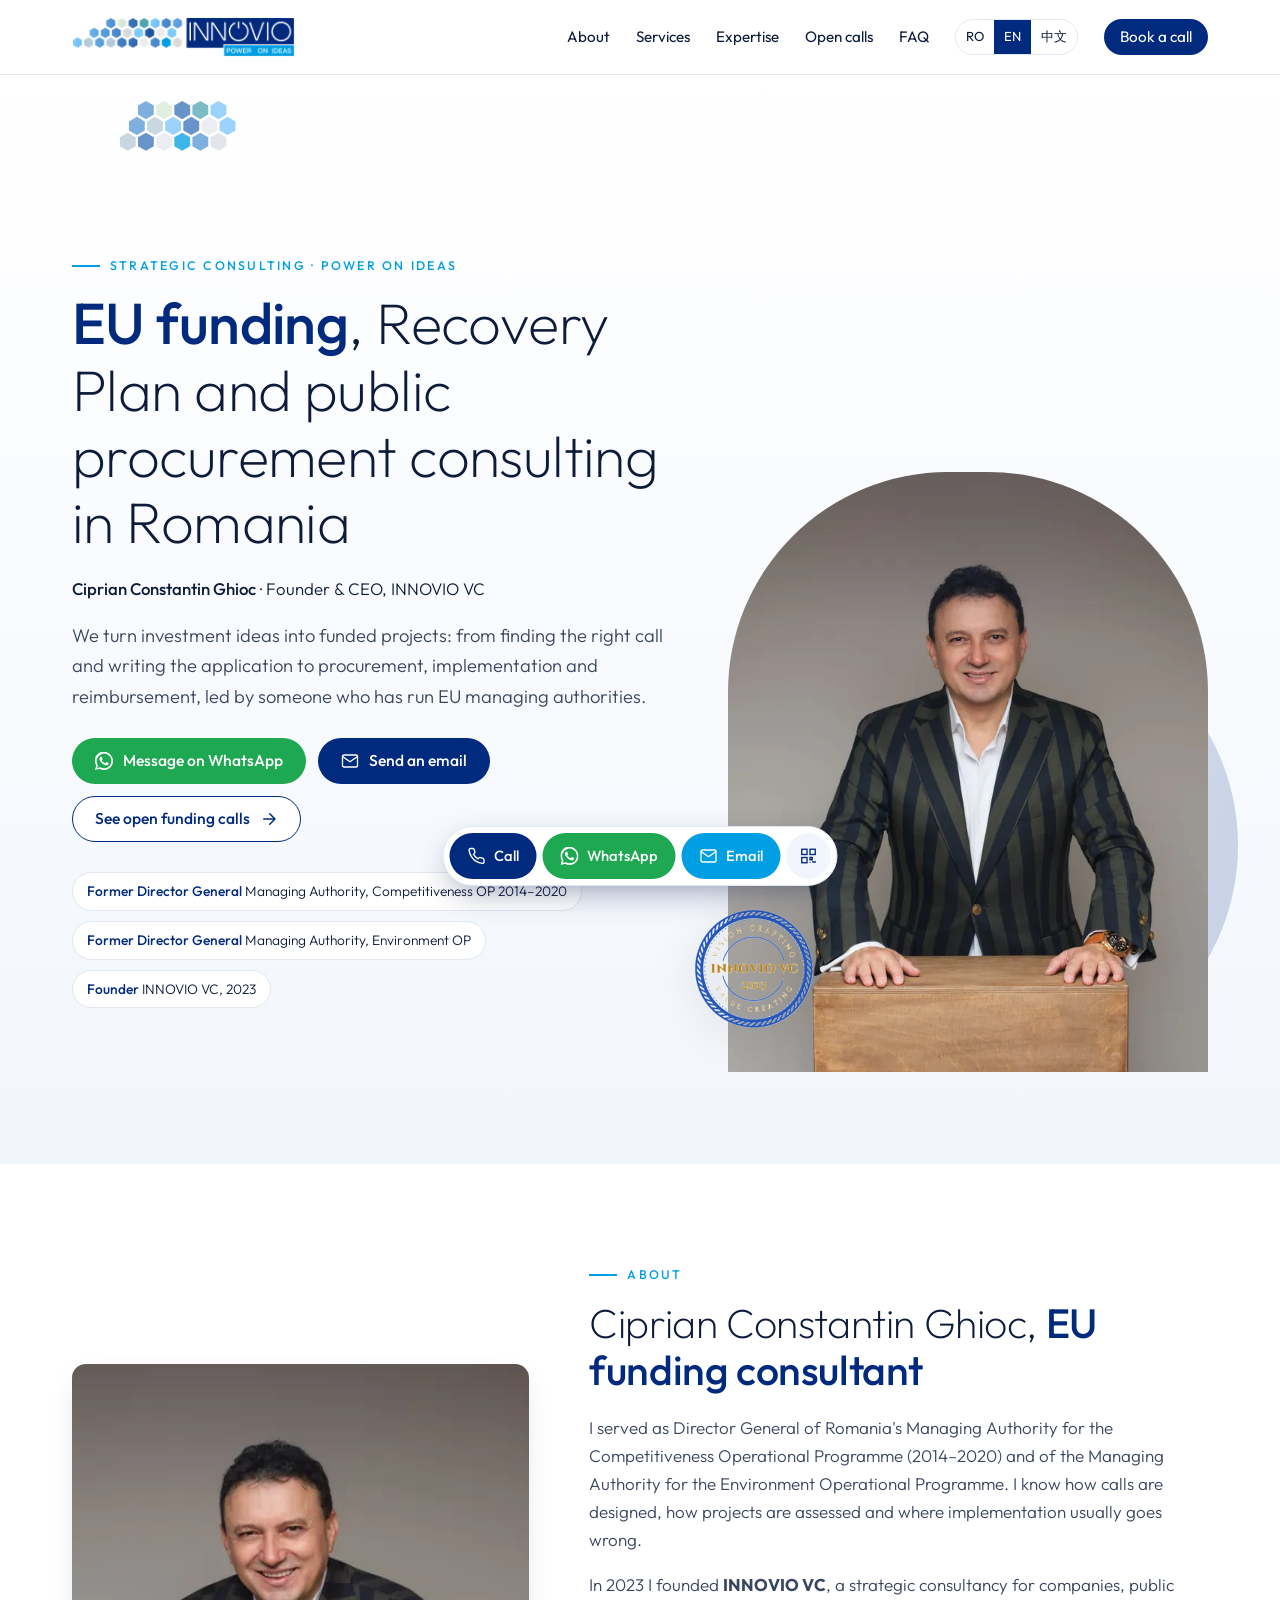
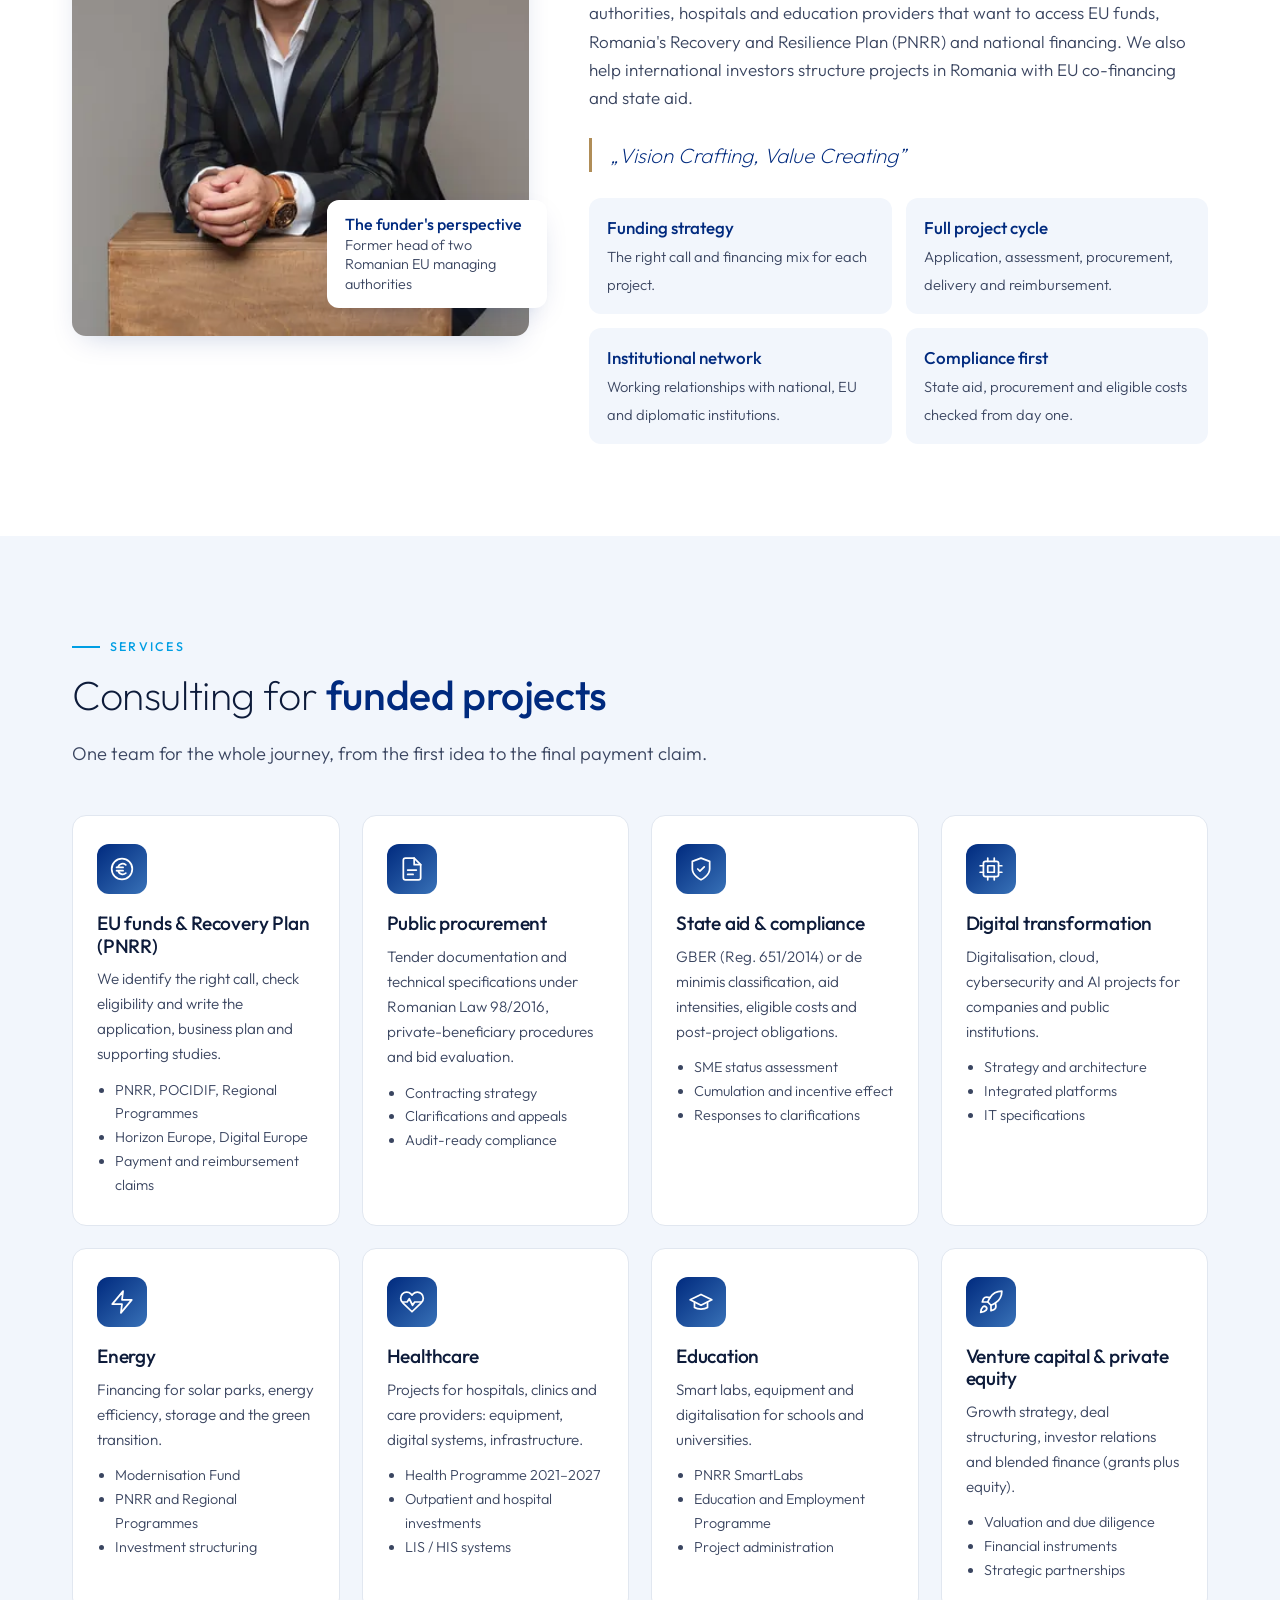
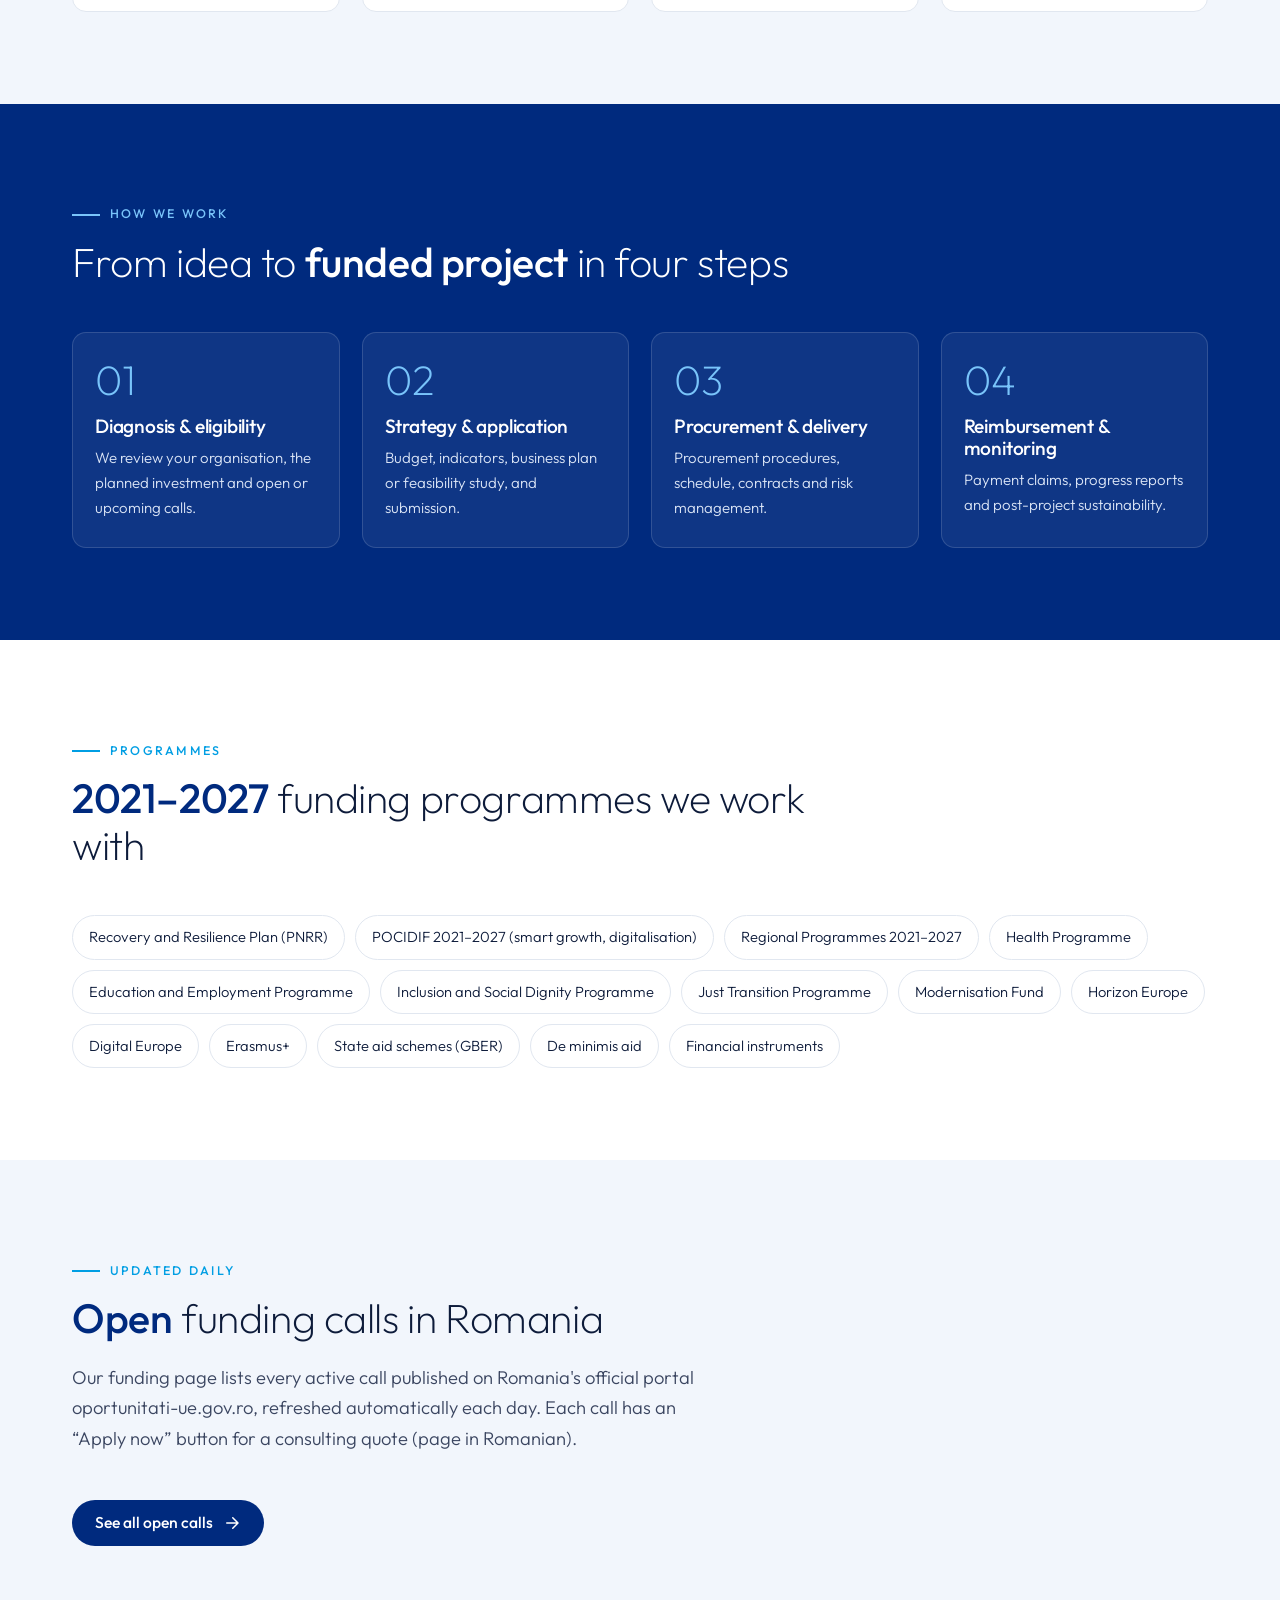
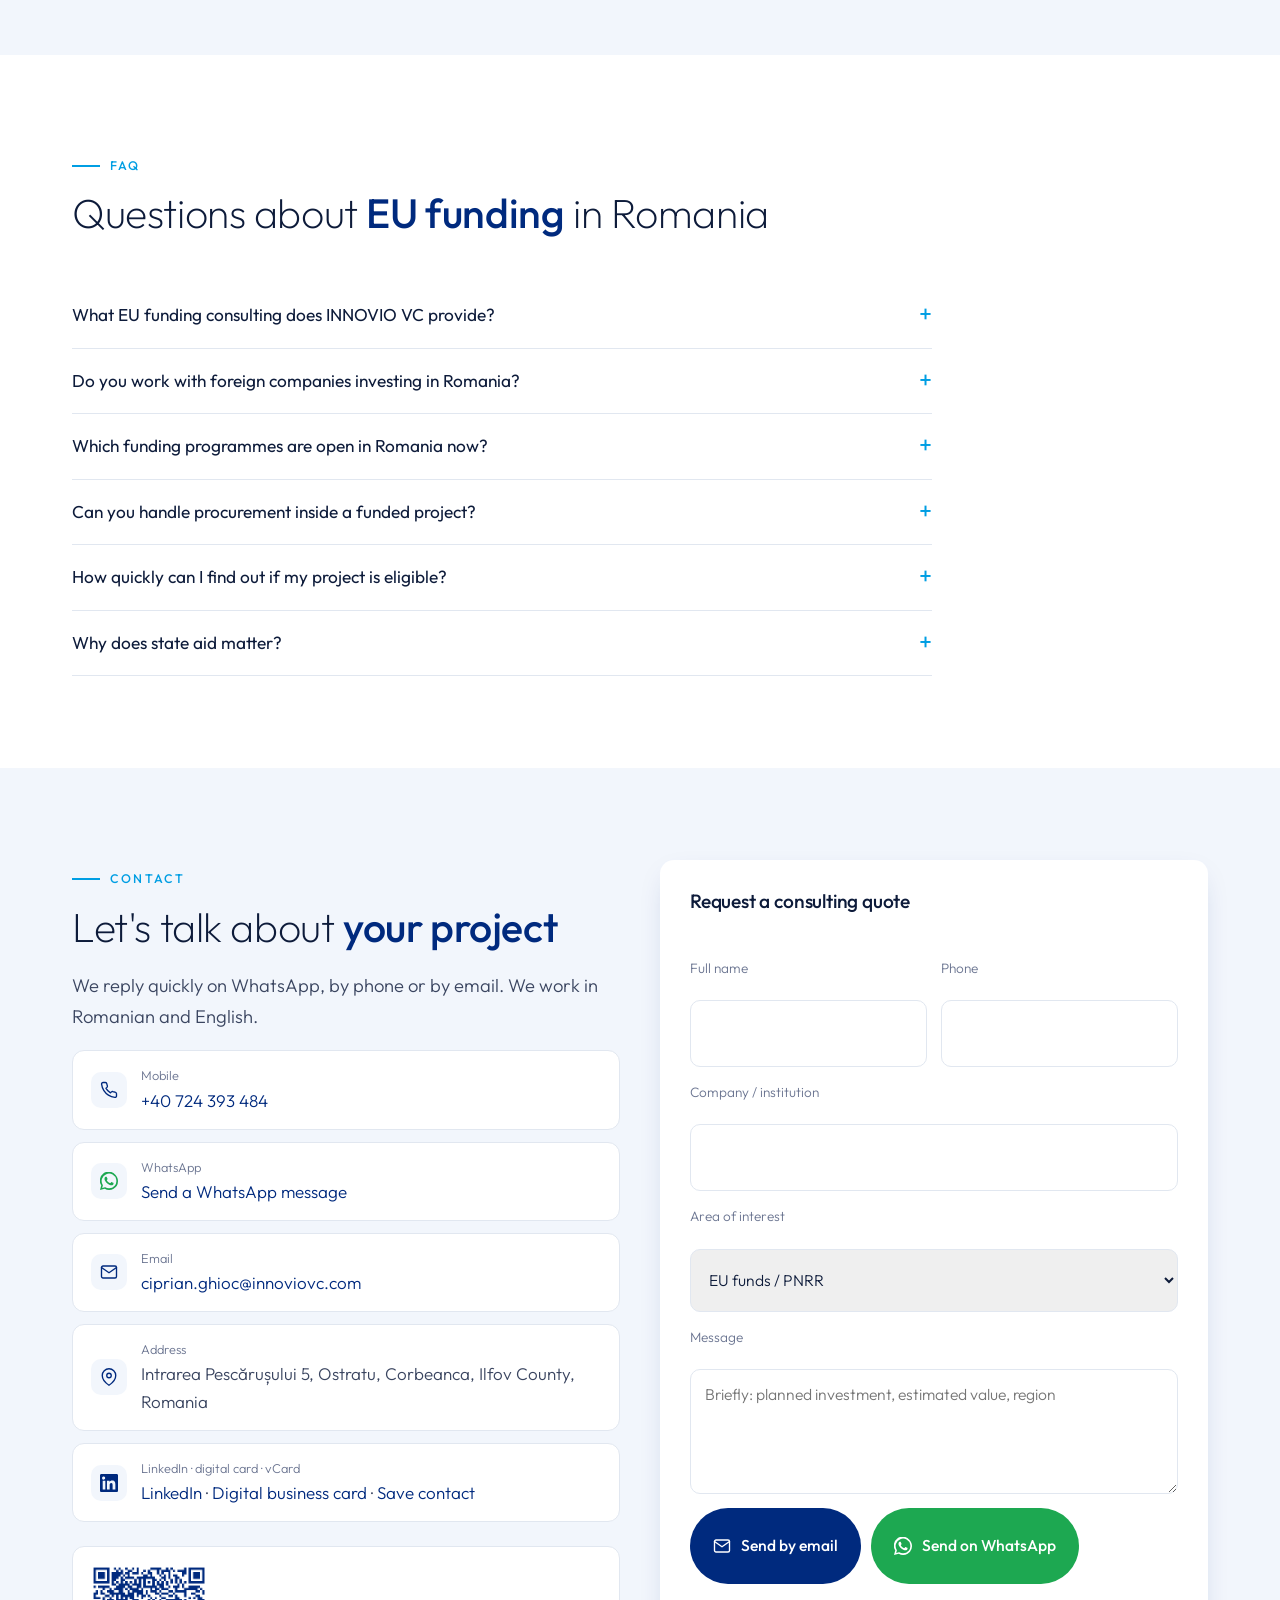
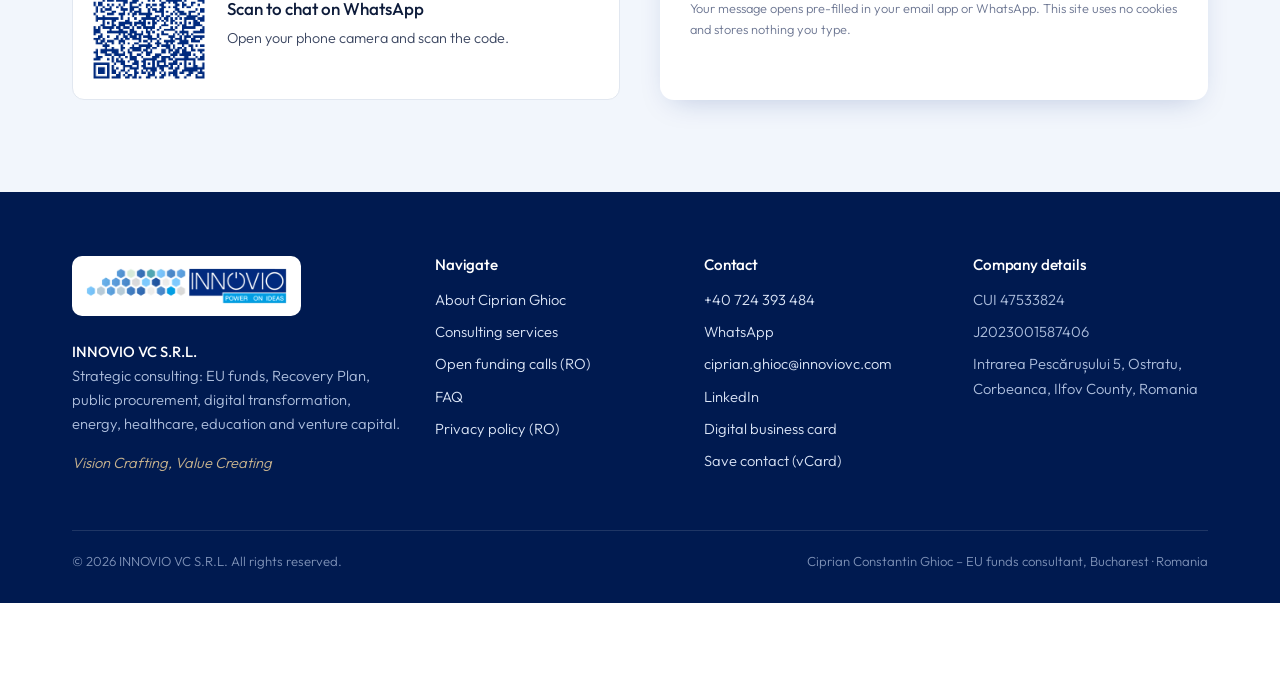
==== en/index.html @ 9e4a9c2b "Actualizare fonduri europene 2026-11-21" ====
<!doctype html>
<html lang="en">
<head>
<meta charset="utf-8">
<meta name="viewport" content="width=device-width, initial-scale=1">
<title>EU Funds, Recovery Plan (PNRR) & Public Procurement Consulting in Romania | Ciprian Ghioc – INNOVIO VC</title>
<meta name="description" content="Ciprian Constantin Ghioc, Founder & CEO of INNOVIO VC and former Director General of Romania's Managing Authority for the Competitiveness Programme: EU funding, PNRR, public procurement, state aid and investment consulting in Romania.">
<meta name="keywords" content="EU funds consultant Romania, EU funding Romania, Romania Recovery and Resilience Plan, PNRR consulting, public procurement Romania, state aid Romania GBER, invest in Romania grants, Horizon Europe Romania, Ciprian Ghioc, INNOVIO VC">
<meta name="author" content="Ciprian Constantin Ghioc">
<meta name="robots" content="index, follow, max-image-preview:large">
<link rel="canonical" href="https://www.innoviovc.com/en/">
<link rel="alternate" hreflang="ro-RO" href="https://www.innoviovc.com/"><link rel="alternate" hreflang="en" href="https://www.innoviovc.com/en/"><link rel="alternate" hreflang="zh-Hans" href="https://www.innoviovc.com/zh/"><link rel="alternate" hreflang="x-default" href="https://www.innoviovc.com/">
<meta name="geo.region" content="RO-IF"><meta name="geo.placename" content="Corbeanca, Ilfov">
<meta property="og:type" content="website"><meta property="og:locale" content="en_GB">
<meta property="og:site_name" content="INNOVIO VC – Ciprian Constantin Ghioc">
<meta property="og:title" content="EU Funds, Recovery Plan (PNRR) & Public Procurement Consulting in Romania | Ciprian Ghioc – INNOVIO VC"><meta property="og:description" content="Ciprian Constantin Ghioc, Founder & CEO of INNOVIO VC and former Director General of Romania's Managing Authority for the Competitiveness Programme: EU funding, PNRR, public procurement, state aid and investment consulting in Romania."><meta property="og:url" content="https://www.innoviovc.com/en/">
<meta property="og:image" content="https://www.innoviovc.com/assets/img/og-ciprian-ghioc-innovio-vc.jpg"><meta property="og:image:width" content="1200"><meta property="og:image:height" content="630">
<meta name="twitter:card" content="summary_large_image"><meta name="theme-color" content="#002A7E">
<link rel="icon" href="../favicon.ico" sizes="any"><link rel="icon" type="image/png" sizes="192x192" href="../assets/img/icon-192.png">
<link rel="apple-touch-icon" href="../assets/img/apple-touch-icon.png"><link rel="manifest" href="../site.webmanifest">
<link rel="preconnect" href="https://fonts.googleapis.com"><link rel="preconnect" href="https://fonts.gstatic.com" crossorigin>
<link href="https://fonts.googleapis.com/css2?family=Outfit:wght@200;300;400;500&amp;display=swap" rel="stylesheet">
<link rel="stylesheet" href="../assets/css/style.css">
<script type="application/ld+json">{"@context": "https://schema.org", "@graph": [{"@type": "Person", "@id": "https://www.innoviovc.com/#ciprian", "name": "Ciprian Constantin Ghioc", "alternateName": "Ciprian Ghioc", "jobTitle": "Founder & CEO", "worksFor": {"@id": "https://www.innoviovc.com/#org"}, "url": "https://www.innoviovc.com/", "image": "https://www.innoviovc.com/assets/img/ciprian-ghioc-consultant-fonduri-europene-1200.jpg", "telephone": "+40724393484", "email": "ciprian.ghioc@innoviovc.com", "sameAs": ["https://www.linkedin.com/in/ciprian-constantin-ghioc-409647b0", "https://dixid.cards/cippy282-dl3j"], "description": "EU funds, Recovery Plan, public procurement and state aid consultant in Romania; former Director General of the Managing Authority for the Competitiveness Operational Programme (2014–2020) and the Environment Operational Programme.", "knowsLanguage": ["ro", "en"], "knowsAbout": ["EU funds", "Fonduri europene", "PNRR", "Recovery and Resilience Facility", "Public procurement", "Achiziții publice", "State aid", "GBER", "Digital transformation", "Energy", "Healthcare", "Education", "Venture capital"]}, {"@type": ["Organization", "ProfessionalService"], "@id": "https://www.innoviovc.com/#org", "name": "INNOVIO VC S.R.L.", "alternateName": "INNOVIO VC", "url": "https://www.innoviovc.com/", "logo": "https://www.innoviovc.com/assets/img/innovio-vc-logo-960.png", "image": "https://www.innoviovc.com/assets/img/og-ciprian-ghioc-innovio-vc.jpg", "slogan": "Vision Crafting, Value Creating", "foundingDate": "2023", "founder": {"@id": "https://www.innoviovc.com/#ciprian"}, "taxID": "47533824", "telephone": "+40724393484", "email": "ciprian.ghioc@innoviovc.com", "address": {"@type": "PostalAddress", "streetAddress": "Intrarea Pescărușului 5", "addressLocality": "Ostratu, Corbeanca", "addressRegion": "Ilfov", "addressCountry": "RO"}, "areaServed": ["RO", "EU"], "sameAs": ["https://www.linkedin.com/in/ciprian-constantin-ghioc-409647b0"], "availableLanguage": ["ro", "en"], "hasOfferCatalog": {"@type": "OfferCatalog", "name": "Services", "itemListElement": [{"@type": "Offer", "itemOffered": {"@type": "Service", "name": "EU funds & Recovery Plan (PNRR)"}}, {"@type": "Offer", "itemOffered": {"@type": "Service", "name": "Public procurement"}}, {"@type": "Offer", "itemOffered": {"@type": "Service", "name": "State aid & compliance"}}, {"@type": "Offer", "itemOffered": {"@type": "Service", "name": "Digital transformation"}}, {"@type": "Offer", "itemOffered": {"@type": "Service", "name": "Energy"}}, {"@type": "Offer", "itemOffered": {"@type": "Service", "name": "Healthcare"}}, {"@type": "Offer", "itemOffered": {"@type": "Service", "name": "Education"}}, {"@type": "Offer", "itemOffered": {"@type": "Service", "name": "Venture capital & private equity"}}]}}, {"@type": "WebSite", "@id": "https://www.innoviovc.com/#website", "url": "https://www.innoviovc.com/", "name": "INNOVIO VC – Ciprian Constantin Ghioc", "inLanguage": ["ro-RO", "en", "zh-Hans"], "publisher": {"@id": "https://www.innoviovc.com/#org"}}, {"@type": "WebPage", "@id": "https://www.innoviovc.com/en/#webpage", "url": "https://www.innoviovc.com/en/", "name": "EU Funds, Recovery Plan (PNRR) & Public Procurement Consulting in Romania | Ciprian Ghioc – INNOVIO VC", "isPartOf": {"@id": "https://www.innoviovc.com/#website"}, "about": {"@id": "https://www.innoviovc.com/#org"}, "inLanguage": "en", "dateModified": "2026-11-22"}, {"@type": "FAQPage", "@id": "https://www.innoviovc.com/en/#faq", "inLanguage": "en", "mainEntity": [{"@type": "Question", "name": "What EU funding consulting does INNOVIO VC provide?", "acceptedAnswer": {"@type": "Answer", "text": "We cover the full life cycle of a funded project: finding the right call, eligibility review, funding strategy, application and business plan, submission, assessment clarifications, procurement, implementation, reporting and payment claims."}}, {"@type": "Question", "name": "Do you work with foreign companies investing in Romania?", "acceptedAnswer": {"@type": "Answer", "text": "Yes. We help international investors understand which Romanian and EU programmes and state aid schemes apply to their investment, and we manage the application and compliance process locally."}}, {"@type": "Question", "name": "Which funding programmes are open in Romania now?", "acceptedAnswer": {"@type": "Answer", "text": "For 2021–2027 these include the Recovery and Resilience Plan (PNRR), POCIDIF, eight Regional Programmes, the Health Programme, the Education and Employment Programme and the Just Transition Programme, plus EU-managed programmes such as Horizon Europe and Digital Europe. Our open-calls page is updated daily from the official source."}}, {"@type": "Question", "name": "Can you handle procurement inside a funded project?", "acceptedAnswer": {"@type": "Answer", "text": "Yes. We prepare tender documents and specifications under Law 98/2016, run private-beneficiary procedures and evaluate bids so that costs remain eligible at audit."}}, {"@type": "Question", "name": "How quickly can I find out if my project is eligible?", "acceptedAnswer": {"@type": "Answer", "text": "Send us your sector, region, type of investment and estimated value on WhatsApp or by email, and we will reply with the relevant programmes and next steps."}}, {"@type": "Question", "name": "Why does state aid matter?", "acceptedAnswer": {"@type": "Answer", "text": "Most business grants are granted as state aid under the General Block Exemption Regulation (EU) 651/2014 or as de minimis aid. The classification determines aid intensity, eligible costs and your obligations after the project ends."}}]}]}</script>
</head>
<body>
<a class="skip" href="#main">Skip to content</a>
<header class="site-header">
 <div class="wrap">
  <a class="brand" href="../en/" aria-label="INNOVIO VC"><img src="../assets/img/innovio-vc-logo-480.webp" width="240" height="43" alt="INNOVIO VC – Power on Ideas"></a>
  <button class="nav-toggle" aria-label="Menu" aria-expanded="false"><span></span><span></span><span></span></button>
  <nav class="nav" aria-label="Main">
   <a href="../en/#despre">About</a><a href="../en/#servicii">Services</a><a href="../en/#expertiza">Expertise</a>
   <a href="../en/#fonduri">Open calls</a><a href="../en/#intrebari">FAQ</a>
   <span class="lang-switch" aria-label="Language"><a href="../" hreflang="ro-RO" lang="ro-RO">RO</a><a href="../en/" hreflang="en" lang="en" aria-current="true">EN</a><a href="../zh/" hreflang="zh-Hans" lang="zh-Hans">中文</a></span>
   <a class="btn btn-primary btn-sm" href="../en/#contact">Book a call</a>
  </nav>
 </div>
</header>
<main id="main">
<section class="hero" aria-labelledby="h1"><svg class="hex-deco tl" viewBox="0 0 300 120" aria-hidden="true"><polygon points="134,0 148,8 148,24 134,32 120,24 120,8" fill="#5495D4"/><polygon points="166,0 180,8 180,24 166,32 152,24 152,8" fill="#D7EAD8"/><polygon points="198,0 212,8 212,24 198,32 184,24 184,8" fill="#3871B7"/><polygon points="230,0 244,8 244,24 230,32 216,24 216,8" fill="#52A6B2"/><polygon points="262,0 276,8 276,24 262,32 248,24 248,8" fill="#79C4FA"/><polygon points="118,28 132,36 132,52 118,60 104,52 104,36" fill="#5495D4"/><polygon points="150,28 164,36 164,52 150,60 136,52 136,36" fill="#B6CBD7"/><polygon points="182,28 196,36 196,52 182,60 168,52 168,36" fill="#79C4FA"/><polygon points="214,28 228,36 228,52 214,60 200,52 200,36" fill="#3871B7"/><polygon points="246,28 260,36 260,52 246,60 232,52 232,36" fill="#E5E8EC"/><polygon points="278,28 292,36 292,52 278,60 264,52 264,36" fill="#79C4FA"/><polygon points="102,56 116,64 116,80 102,88 88,80 88,64" fill="#B6CBD7"/><polygon points="134,56 148,64 148,80 134,88 120,80 120,64" fill="#3871B7"/><polygon points="166,56 180,64 180,80 166,88 152,80 152,64" fill="#E5E8EC"/><polygon points="198,56 212,64 212,80 198,88 184,80 184,64" fill="#009EE3"/><polygon points="230,56 244,64 244,80 230,88 216,80 216,64" fill="#5495D4"/><polygon points="262,56 276,64 276,80 262,88 248,80 248,64" fill="#D9DDE2"/></svg>
 <div class="wrap">
  <div class="hero-text">
   <span class="eyebrow">Strategic consulting · Power on Ideas</span>
   <h1 id="h1"><strong>EU funding</strong>, Recovery Plan and public procurement consulting in Romania</h1>
   <p class="who"><b>Ciprian Constantin Ghioc</b> · Founder &amp; CEO, INNOVIO VC</p>
   <p class="lead">We turn investment ideas into funded projects: from finding the right call and writing the application to procurement, implementation and reimbursement, led by someone who has run EU managing authorities.</p>
   <div class="cta-row">
    <a class="btn btn-wa" href="https://wa.me/40724393484?text=Hello%20Mr%20Ghioc%2C%20I%20would%20like%20to%20discuss%20EU%20funding%20(innoviovc.com)" target="_blank" rel="noopener"><svg viewBox="0 0 24 24" fill="currentColor" aria-hidden="true"><path d="M17.5 14.4c-.3-.1-1.8-.9-2-1-.3-.1-.5-.1-.7.1-.2.3-.8 1-.9 1.2-.2.2-.3.2-.6.1-.3-.1-1.3-.5-2.4-1.5-.9-.8-1.5-1.8-1.7-2.1-.2-.3 0-.5.1-.6l.4-.5c.2-.2.2-.3.3-.5.1-.2 0-.4 0-.5l-.9-2.2c-.2-.6-.5-.5-.7-.5h-.6c-.2 0-.5.1-.8.4-.3.3-1 1-1 2.5s1.1 2.9 1.2 3.1c.1.2 2.1 3.2 5.1 4.5.7.3 1.3.5 1.7.6.7.2 1.4.2 1.9.1.6-.1 1.8-.7 2-1.4.2-.7.2-1.3.2-1.4-.1-.2-.3-.3-.6-.4zM12 21.8c-1.8 0-3.5-.5-5-1.4l-.4-.2-3.7 1 1-3.6-.2-.4A9.8 9.8 0 1 1 12 21.8zm8.4-18.3A11.8 11.8 0 0 0 1.7 17.8L0 24l6.3-1.7A11.8 11.8 0 0 0 24 12c0-3.2-1.2-6.2-3.5-8.5z"/></svg> Message on WhatsApp</a>
    <a class="btn btn-primary" href="mailto:ciprian.ghioc@innoviovc.com?subject=Consulting%20request%20(innoviovc.com)"><svg viewBox="0 0 24 24" fill="none" stroke="currentColor" stroke-width="1.8" stroke-linecap="round" stroke-linejoin="round" aria-hidden="true"><rect x="2" y="4" width="20" height="16" rx="2"/><path d="m22 6-10 7L2 6"/></svg> Send an email</a>
    <a class="btn btn-ghost" href="#fonduri">See open funding calls <svg viewBox="0 0 24 24" fill="none" stroke="currentColor" stroke-width="2" stroke-linecap="round" stroke-linejoin="round" aria-hidden="true"><path d="M5 12h14M13 5l7 7-7 7"/></svg></a>
   </div>
   <ul class="creds"><li><b>Former Director General</b> Managing Authority, Competitiveness OP 2014–2020</li><li><b>Former Director General</b> Managing Authority, Environment OP</li><li><b>Founder</b> INNOVIO VC, 2023</li></ul>
  </div>
  <div class="hero-photo"><picture><source type="image/webp" srcset="../assets/img/ciprian-ghioc-consultant-fonduri-europene-640.webp 640w, ../assets/img/ciprian-ghioc-consultant-fonduri-europene-1200.webp 1200w" sizes="(max-width: 820px) 90vw, 480px"><img src="../assets/img/ciprian-ghioc-consultant-fonduri-europene-1200.jpg" width="1200" height="1500" alt="Ciprian Constantin Ghioc, EU funds consultant in Romania, Founder & CEO of INNOVIO VC" fetchpriority="high"></picture>
   <img class="seal" src="../assets/img/innovio-vc-sigiliu-2023.png" width="118" height="118" alt="INNOVIO VC 2023 – Vision Crafting, Value Creating" loading="lazy"></div>
 </div>
</section>
<section id="despre"><div class="wrap about">
 <div class="about-photo"><picture><source type="image/webp" srcset="../assets/img/ciprian-ghioc-ceo-innovio-vc-640.webp 640w, ../assets/img/ciprian-ghioc-ceo-innovio-vc-1200.webp 1200w" sizes="(max-width: 820px) 90vw, 480px"><img src="../assets/img/ciprian-ghioc-ceo-innovio-vc-1200.jpg" width="1200" height="960" alt="Ciprian Ghioc, CEO of INNOVIO VC, EU funding and public procurement expert" loading="lazy" decoding="async"></picture><div class="badge"><b>The funder's perspective</b>Former head of two Romanian EU managing authorities</div></div>
 <div><span class="eyebrow">About</span><h2>Ciprian Constantin Ghioc, <strong>EU funding consultant</strong></h2><p>I served as Director General of Romania's Managing Authority for the Competitiveness Operational Programme (2014–2020) and of the Managing Authority for the Environment Operational Programme. I know how calls are designed, how projects are assessed and where implementation usually goes wrong.</p><p>In 2023 I founded <strong>INNOVIO VC</strong>, a strategic consultancy for companies, public authorities, hospitals and education providers that want to access EU funds, Romania's Recovery and Resilience Plan (PNRR) and national financing. We also help international investors structure projects in Romania with EU co-financing and state aid.</p>
  <p class="motto">„Vision Crafting, Value Creating”</p><div class="facts"><div class="fact"><b>Funding strategy</b><span>The right call and financing mix for each project.</span></div><div class="fact"><b>Full project cycle</b><span>Application, assessment, procurement, delivery and reimbursement.</span></div><div class="fact"><b>Institutional network</b><span>Working relationships with national, EU and diplomatic institutions.</span></div><div class="fact"><b>Compliance first</b><span>State aid, procurement and eligible costs checked from day one.</span></div></div></div>
</div></section>
<section id="servicii" class="bg-mist"><div class="wrap">
 <div class="section-head"><span class="eyebrow">Services</span><h2>Consulting for <strong>funded projects</strong></h2><p class="lead">One team for the whole journey, from the first idea to the final payment claim.</p></div>
 <div class="grid grid-4"><article class="card"><div class="ico"><svg viewBox="0 0 24 24" fill="none" stroke="currentColor" stroke-width="1.6" stroke-linecap="round" stroke-linejoin="round" aria-hidden="true"><circle cx="12" cy="12" r="9.5"/><path d="M15.5 8.2A4.5 4.5 0 0 0 8.4 10M8.4 14a4.5 4.5 0 0 0 7.1 1.8M7 10.5h6M7 13.5h6"/></svg></div><h3>EU funds & Recovery Plan (PNRR)</h3><p>We identify the right call, check eligibility and write the application, business plan and supporting studies.</p><ul><li>PNRR, POCIDIF, Regional Programmes</li><li>Horizon Europe, Digital Europe</li><li>Payment and reimbursement claims</li></ul></article>
<article class="card"><div class="ico"><svg viewBox="0 0 24 24" fill="none" stroke="currentColor" stroke-width="1.6" stroke-linecap="round" stroke-linejoin="round" aria-hidden="true"><path d="M14 2H6a2 2 0 0 0-2 2v16a2 2 0 0 0 2 2h12a2 2 0 0 0 2-2V8z"/><path d="M14 2v6h6M8 13h8M8 17h5"/></svg></div><h3>Public procurement</h3><p>Tender documentation and technical specifications under Romanian Law 98/2016, private-beneficiary procedures and bid evaluation.</p><ul><li>Contracting strategy</li><li>Clarifications and appeals</li><li>Audit-ready compliance</li></ul></article>
<article class="card"><div class="ico"><svg viewBox="0 0 24 24" fill="none" stroke="currentColor" stroke-width="1.6" stroke-linecap="round" stroke-linejoin="round" aria-hidden="true"><path d="M12 22s8-4 8-10V5l-8-3-8 3v7c0 6 8 10 8 10z"/><path d="m9 12 2 2 4-4"/></svg></div><h3>State aid & compliance</h3><p>GBER (Reg. 651/2014) or de minimis classification, aid intensities, eligible costs and post-project obligations.</p><ul><li>SME status assessment</li><li>Cumulation and incentive effect</li><li>Responses to clarifications</li></ul></article>
<article class="card"><div class="ico"><svg viewBox="0 0 24 24" fill="none" stroke="currentColor" stroke-width="1.6" stroke-linecap="round" stroke-linejoin="round" aria-hidden="true"><rect x="5" y="5" width="14" height="14" rx="2"/><path d="M9 9h6v6H9zM9 2v3M15 2v3M9 19v3M15 19v3M2 9h3M2 15h3M19 9h3M19 15h3"/></svg></div><h3>Digital transformation</h3><p>Digitalisation, cloud, cybersecurity and AI projects for companies and public institutions.</p><ul><li>Strategy and architecture</li><li>Integrated platforms</li><li>IT specifications</li></ul></article>
<article class="card"><div class="ico"><svg viewBox="0 0 24 24" fill="none" stroke="currentColor" stroke-width="1.6" stroke-linecap="round" stroke-linejoin="round" aria-hidden="true"><path d="M13 2 3 14h9l-1 8 10-12h-9z"/></svg></div><h3>Energy</h3><p>Financing for solar parks, energy efficiency, storage and the green transition.</p><ul><li>Modernisation Fund</li><li>PNRR and Regional Programmes</li><li>Investment structuring</li></ul></article>
<article class="card"><div class="ico"><svg viewBox="0 0 24 24" fill="none" stroke="currentColor" stroke-width="1.6" stroke-linecap="round" stroke-linejoin="round" aria-hidden="true"><path d="M20.8 4.6a5.5 5.5 0 0 0-7.8 0L12 5.7l-1-1.1a5.5 5.5 0 0 0-7.8 7.8l1 1L12 21l7.8-7.6 1-1a5.5 5.5 0 0 0 0-7.8z"/><path d="M3.5 12h4l2-3 3 6 2-3h6"/></svg></div><h3>Healthcare</h3><p>Projects for hospitals, clinics and care providers: equipment, digital systems, infrastructure.</p><ul><li>Health Programme 2021–2027</li><li>Outpatient and hospital investments</li><li>LIS / HIS systems</li></ul></article>
<article class="card"><div class="ico"><svg viewBox="0 0 24 24" fill="none" stroke="currentColor" stroke-width="1.6" stroke-linecap="round" stroke-linejoin="round" aria-hidden="true"><path d="M22 10 12 5 2 10l10 5 10-5z"/><path d="M6 12v5c3 2 9 2 12 0v-5"/></svg></div><h3>Education</h3><p>Smart labs, equipment and digitalisation for schools and universities.</p><ul><li>PNRR SmartLabs</li><li>Education and Employment Programme</li><li>Project administration</li></ul></article>
<article class="card"><div class="ico"><svg viewBox="0 0 24 24" fill="none" stroke="currentColor" stroke-width="1.6" stroke-linecap="round" stroke-linejoin="round" aria-hidden="true"><path d="M4.5 16.5c-1.5 1.3-2 5-2 5s3.7-.5 5-2c.7-.8.7-2.1-.1-2.9a2.2 2.2 0 0 0-2.9-.1zM12 15l-3-3a22 22 0 0 1 2-3.9A12.9 12.9 0 0 1 22 2c0 2.7-.8 7.5-6 11a22.4 22.4 0 0 1-4 2z"/><path d="M9 12H4s.6-3 2-4c1.6-1.1 5 0 5 0M12 15v5s3-.6 4-2c1.1-1.6 0-5 0-5"/></svg></div><h3>Venture capital & private equity</h3><p>Growth strategy, deal structuring, investor relations and blended finance (grants plus equity).</p><ul><li>Valuation and due diligence</li><li>Financial instruments</li><li>Strategic partnerships</li></ul></article></div>
</div></section>
<section id="expertiza" class="bg-admiral"><div class="wrap">
 <div class="section-head"><span class="eyebrow">How we work</span><h2>From idea to <strong style="color:#fff">funded project</strong> in four steps</h2></div><div class="steps"><div class="step"><h3>Diagnosis & eligibility</h3><p>We review your organisation, the planned investment and open or upcoming calls.</p></div><div class="step"><h3>Strategy & application</h3><p>Budget, indicators, business plan or feasibility study, and submission.</p></div><div class="step"><h3>Procurement & delivery</h3><p>Procurement procedures, schedule, contracts and risk management.</p></div><div class="step"><h3>Reimbursement & monitoring</h3><p>Payment claims, progress reports and post-project sustainability.</p></div></div>
</div></section>
<section><div class="wrap"><div class="section-head"><span class="eyebrow">Programmes</span><h2><strong>2021–2027</strong> funding programmes we work with</h2></div><ul class="chips"><li>Recovery and Resilience Plan (PNRR)</li><li>POCIDIF 2021–2027 (smart growth, digitalisation)</li><li>Regional Programmes 2021–2027</li><li>Health Programme</li><li>Education and Employment Programme</li><li>Inclusion and Social Dignity Programme</li><li>Just Transition Programme</li><li>Modernisation Fund</li><li>Horizon Europe</li><li>Digital Europe</li><li>Erasmus+</li><li>State aid schemes (GBER)</li><li>De minimis aid</li><li>Financial instruments</li></ul></div></section>
<section id="fonduri" class="bg-mist"><div class="wrap">
 <div class="section-head"><span class="eyebrow">Updated daily</span><h2><strong>Open</strong> funding calls in Romania</h2><p class="lead">Our funding page lists every active call published on Romania's official portal oportunitati-ue.gov.ro, refreshed automatically each day. Each call has an “Apply now” button for a consulting quote (page in Romanian).</p></div>

 <p style="margin-top:28px"><a class="btn btn-primary" href="../fonduri-europene/">See all open calls <svg viewBox="0 0 24 24" fill="none" stroke="currentColor" stroke-width="2" stroke-linecap="round" stroke-linejoin="round" aria-hidden="true"><path d="M5 12h14M13 5l7 7-7 7"/></svg></a></p>
</div></section>
<section id="intrebari"><div class="wrap"><div class="section-head"><span class="eyebrow">FAQ</span><h2>Questions about <strong>EU funding</strong> in Romania</h2></div><div class="faq"><details><summary>What EU funding consulting does INNOVIO VC provide?</summary><p>We cover the full life cycle of a funded project: finding the right call, eligibility review, funding strategy, application and business plan, submission, assessment clarifications, procurement, implementation, reporting and payment claims.</p></details>
<details><summary>Do you work with foreign companies investing in Romania?</summary><p>Yes. We help international investors understand which Romanian and EU programmes and state aid schemes apply to their investment, and we manage the application and compliance process locally.</p></details>
<details><summary>Which funding programmes are open in Romania now?</summary><p>For 2021–2027 these include the Recovery and Resilience Plan (PNRR), POCIDIF, eight Regional Programmes, the Health Programme, the Education and Employment Programme and the Just Transition Programme, plus EU-managed programmes such as Horizon Europe and Digital Europe. Our open-calls page is updated daily from the official source.</p></details>
<details><summary>Can you handle procurement inside a funded project?</summary><p>Yes. We prepare tender documents and specifications under Law 98/2016, run private-beneficiary procedures and evaluate bids so that costs remain eligible at audit.</p></details>
<details><summary>How quickly can I find out if my project is eligible?</summary><p>Send us your sector, region, type of investment and estimated value on WhatsApp or by email, and we will reply with the relevant programmes and next steps.</p></details>
<details><summary>Why does state aid matter?</summary><p>Most business grants are granted as state aid under the General Block Exemption Regulation (EU) 651/2014 or as de minimis aid. The classification determines aid intensity, eligible costs and your obligations after the project ends.</p></details></div></div></section>
<section id="contact" class="bg-mist"><div class="wrap contact">
 <div><span class="eyebrow">Contact</span><h2>Let's talk about <strong>your project</strong></h2><p class="lead">We reply quickly on WhatsApp, by phone or by email. We work in Romanian and English.</p>
  <ul class="contact-list">
   <li><span class="k"><svg viewBox="0 0 24 24" fill="none" stroke="currentColor" stroke-width="1.8" stroke-linecap="round" stroke-linejoin="round" aria-hidden="true"><path d="M22 16.9v3a2 2 0 0 1-2.2 2 19.8 19.8 0 0 1-8.6-3.1 19.5 19.5 0 0 1-6-6A19.8 19.8 0 0 1 2.1 4.2 2 2 0 0 1 4.1 2h3a2 2 0 0 1 2 1.7c.1.9.4 1.8.7 2.7a2 2 0 0 1-.5 2.1L8 9.8a16 16 0 0 0 6 6l1.3-1.3a2 2 0 0 1 2.1-.4c.9.3 1.8.6 2.7.7a2 2 0 0 1 1.7 2z"/></svg></span><div><small>Mobile</small><a href="tel:+40724393484">+40 724 393 484</a></div></li>
   <li><span class="k" style="color:var(--wa)"><svg viewBox="0 0 24 24" fill="currentColor" aria-hidden="true"><path d="M17.5 14.4c-.3-.1-1.8-.9-2-1-.3-.1-.5-.1-.7.1-.2.3-.8 1-.9 1.2-.2.2-.3.2-.6.1-.3-.1-1.3-.5-2.4-1.5-.9-.8-1.5-1.8-1.7-2.1-.2-.3 0-.5.1-.6l.4-.5c.2-.2.2-.3.3-.5.1-.2 0-.4 0-.5l-.9-2.2c-.2-.6-.5-.5-.7-.5h-.6c-.2 0-.5.1-.8.4-.3.3-1 1-1 2.5s1.1 2.9 1.2 3.1c.1.2 2.1 3.2 5.1 4.5.7.3 1.3.5 1.7.6.7.2 1.4.2 1.9.1.6-.1 1.8-.7 2-1.4.2-.7.2-1.3.2-1.4-.1-.2-.3-.3-.6-.4zM12 21.8c-1.8 0-3.5-.5-5-1.4l-.4-.2-3.7 1 1-3.6-.2-.4A9.8 9.8 0 1 1 12 21.8zm8.4-18.3A11.8 11.8 0 0 0 1.7 17.8L0 24l6.3-1.7A11.8 11.8 0 0 0 24 12c0-3.2-1.2-6.2-3.5-8.5z"/></svg></span><div><small>WhatsApp</small><a href="https://wa.me/40724393484?text=Hello%20Mr%20Ghioc%2C%20I%20would%20like%20to%20discuss%20EU%20funding%20(innoviovc.com)" target="_blank" rel="noopener">Send a WhatsApp message</a></div></li>
   <li><span class="k"><svg viewBox="0 0 24 24" fill="none" stroke="currentColor" stroke-width="1.8" stroke-linecap="round" stroke-linejoin="round" aria-hidden="true"><rect x="2" y="4" width="20" height="16" rx="2"/><path d="m22 6-10 7L2 6"/></svg></span><div><small>Email</small><a href="mailto:ciprian.ghioc@innoviovc.com">ciprian.ghioc@innoviovc.com</a></div></li>
   <li><span class="k"><svg viewBox="0 0 24 24" fill="none" stroke="currentColor" stroke-width="1.8" stroke-linecap="round" stroke-linejoin="round" aria-hidden="true"><path d="M21 10c0 7-9 13-9 13S3 17 3 10a9 9 0 1 1 18 0z"/><circle cx="12" cy="10" r="3"/></svg></span><div><small>Address</small>Intrarea Pescărușului 5, Ostratu, Corbeanca, Ilfov County, Romania</div></li>
   <li><span class="k"><svg viewBox="0 0 24 24" fill="currentColor" aria-hidden="true"><path d="M20.4 20.5h-3.6v-5.6c0-1.3 0-3-1.8-3s-2.1 1.4-2.1 2.9v5.7H9.3V9h3.4v1.6h.1c.5-.9 1.6-1.8 3.4-1.8 3.6 0 4.3 2.4 4.3 5.5v6.2zM5.3 7.4a2.1 2.1 0 1 1 0-4.1 2.1 2.1 0 0 1 0 4.1zM7.1 20.5H3.6V9h3.5v11.5zM22.2 0H1.8C.8 0 0 .8 0 1.7v20.6c0 .9.8 1.7 1.8 1.7h20.4c1 0 1.8-.8 1.8-1.7V1.7C24 .8 23.2 0 22.2 0z"/></svg></span><div><small>LinkedIn · digital card · vCard</small><a href="https://www.linkedin.com/in/ciprian-constantin-ghioc-409647b0" target="_blank" rel="noopener">LinkedIn</a> · <a href="https://dixid.cards/cippy282-dl3j" target="_blank" rel="noopener">Digital business card</a> · <a href="../ciprian-ghioc.vcf" download>Save contact</a></div></li>
  </ul>
  <div class="qr-box"><img src="../assets/img/qr-whatsapp-ciprian-ghioc.png" width="120" height="120" alt="WhatsApp QR code – Ciprian Ghioc, INNOVIO VC" loading="lazy"><div><strong style="color:var(--ink);font-weight:500">Scan to chat on WhatsApp</strong><br><span style="font-size:.9rem">Open your phone camera and scan the code.</span></div></div>
 </div>
 <form class="lead-form">
  <h3 style="margin:0">Request a consulting quote</h3>
  <div class="row2"><label>Full name<input name="name" autocomplete="name" required></label><label>Phone<input name="phone" type="tel" autocomplete="tel"></label></div>
  <label>Company / institution<input name="company" autocomplete="organization"></label>
  <label>Area of interest<select name="topic"><option>EU funds / PNRR</option><option>Public procurement</option><option>State aid</option><option>Digital transformation</option><option>Energy</option><option>Healthcare</option><option>Education</option><option>Investment / venture capital</option></select></label>
  <label>Message<textarea name="msg" placeholder="Briefly: planned investment, estimated value, region"></textarea></label>
  <div class="btns"><button class="btn btn-primary" type="submit"><svg viewBox="0 0 24 24" fill="none" stroke="currentColor" stroke-width="1.8" stroke-linecap="round" stroke-linejoin="round" aria-hidden="true"><rect x="2" y="4" width="20" height="16" rx="2"/><path d="m22 6-10 7L2 6"/></svg> Send by email</button><button class="btn btn-wa" type="button" data-send="wa"><svg viewBox="0 0 24 24" fill="currentColor" aria-hidden="true"><path d="M17.5 14.4c-.3-.1-1.8-.9-2-1-.3-.1-.5-.1-.7.1-.2.3-.8 1-.9 1.2-.2.2-.3.2-.6.1-.3-.1-1.3-.5-2.4-1.5-.9-.8-1.5-1.8-1.7-2.1-.2-.3 0-.5.1-.6l.4-.5c.2-.2.2-.3.3-.5.1-.2 0-.4 0-.5l-.9-2.2c-.2-.6-.5-.5-.7-.5h-.6c-.2 0-.5.1-.8.4-.3.3-1 1-1 2.5s1.1 2.9 1.2 3.1c.1.2 2.1 3.2 5.1 4.5.7.3 1.3.5 1.7.6.7.2 1.4.2 1.9.1.6-.1 1.8-.7 2-1.4.2-.7.2-1.3.2-1.4-.1-.2-.3-.3-.6-.4zM12 21.8c-1.8 0-3.5-.5-5-1.4l-.4-.2-3.7 1 1-3.6-.2-.4A9.8 9.8 0 1 1 12 21.8zm8.4-18.3A11.8 11.8 0 0 0 1.7 17.8L0 24l6.3-1.7A11.8 11.8 0 0 0 24 12c0-3.2-1.2-6.2-3.5-8.5z"/></svg> Send on WhatsApp</button></div>
  <p class="note">Your message opens pre-filled in your email app or WhatsApp. This site uses no cookies and stores nothing you type.</p>
 </form>
</div></section>
</main>
<footer class="site-footer">
 <div class="wrap">
  <div class="cols">
   <div><span class="logo-card"><img src="../assets/img/innovio-vc-logo-480.webp" width="200" height="36" alt="INNOVIO VC" loading="lazy"></span>
    <p><strong style="color:#fff;font-weight:500">INNOVIO VC S.R.L.</strong><br>Strategic consulting: EU funds, Recovery Plan, public procurement, digital transformation, energy, healthcare, education and venture capital.</p><p style="font-style:italic;color:#C9B48E">Vision Crafting, Value Creating</p></div>
   <div><h4>Navigate</h4><ul><li><a href="../en/#despre">About Ciprian Ghioc</a></li><li><a href="../en/#servicii">Consulting services</a></li><li><a href="../fonduri-europene/">Open funding calls (RO)</a></li><li><a href="../en/#intrebari">FAQ</a></li><li><a href="../politica-de-confidentialitate/">Privacy policy (RO)</a></li></ul></div>
   <div><h4>Contact</h4><ul><li><a href="tel:+40724393484">+40 724 393 484</a></li><li><a href="https://wa.me/40724393484?text=Hello%20Mr%20Ghioc%2C%20I%20would%20like%20to%20discuss%20EU%20funding%20(innoviovc.com)" rel="noopener" target="_blank">WhatsApp</a></li><li><a href="mailto:ciprian.ghioc@innoviovc.com">ciprian.ghioc@innoviovc.com</a></li><li><a href="https://www.linkedin.com/in/ciprian-constantin-ghioc-409647b0" rel="noopener" target="_blank">LinkedIn</a></li><li><a href="https://dixid.cards/cippy282-dl3j" rel="noopener" target="_blank">Digital business card</a></li><li><a href="../ciprian-ghioc.vcf" download>Save contact (vCard)</a></li></ul></div>
   <div><h4>Company details</h4><ul><li>CUI 47533824</li><li>J2023001587406</li><li>Intrarea Pescărușului 5, Ostratu, Corbeanca, Ilfov County, Romania</li></ul></div>
  </div>
  <div class="legal"><span>© <span data-year>2026</span> INNOVIO VC S.R.L. All rights reserved.</span><span>Ciprian Constantin Ghioc – EU funds consultant, Bucharest · Romania</span></div>
 </div>
</footer>
<div class="contact-bar" role="complementary" aria-label="Contact">
 <a class="cb-phone" href="tel:+40724393484" aria-label="Call: +40 724 393 484"><svg viewBox="0 0 24 24" fill="none" stroke="currentColor" stroke-width="1.8" stroke-linecap="round" stroke-linejoin="round" aria-hidden="true"><path d="M22 16.9v3a2 2 0 0 1-2.2 2 19.8 19.8 0 0 1-8.6-3.1 19.5 19.5 0 0 1-6-6A19.8 19.8 0 0 1 2.1 4.2 2 2 0 0 1 4.1 2h3a2 2 0 0 1 2 1.7c.1.9.4 1.8.7 2.7a2 2 0 0 1-.5 2.1L8 9.8a16 16 0 0 0 6 6l1.3-1.3a2 2 0 0 1 2.1-.4c.9.3 1.8.6 2.7.7a2 2 0 0 1 1.7 2z"/></svg><span>Call</span></a>
 <a class="cb-wa" href="https://wa.me/40724393484?text=Hello%20Mr%20Ghioc%2C%20I%20would%20like%20to%20discuss%20EU%20funding%20(innoviovc.com)" target="_blank" rel="noopener" aria-label="WhatsApp"><svg viewBox="0 0 24 24" fill="currentColor" aria-hidden="true"><path d="M17.5 14.4c-.3-.1-1.8-.9-2-1-.3-.1-.5-.1-.7.1-.2.3-.8 1-.9 1.2-.2.2-.3.2-.6.1-.3-.1-1.3-.5-2.4-1.5-.9-.8-1.5-1.8-1.7-2.1-.2-.3 0-.5.1-.6l.4-.5c.2-.2.2-.3.3-.5.1-.2 0-.4 0-.5l-.9-2.2c-.2-.6-.5-.5-.7-.5h-.6c-.2 0-.5.1-.8.4-.3.3-1 1-1 2.5s1.1 2.9 1.2 3.1c.1.2 2.1 3.2 5.1 4.5.7.3 1.3.5 1.7.6.7.2 1.4.2 1.9.1.6-.1 1.8-.7 2-1.4.2-.7.2-1.3.2-1.4-.1-.2-.3-.3-.6-.4zM12 21.8c-1.8 0-3.5-.5-5-1.4l-.4-.2-3.7 1 1-3.6-.2-.4A9.8 9.8 0 1 1 12 21.8zm8.4-18.3A11.8 11.8 0 0 0 1.7 17.8L0 24l6.3-1.7A11.8 11.8 0 0 0 24 12c0-3.2-1.2-6.2-3.5-8.5z"/></svg><span>WhatsApp</span></a>
 <a class="cb-mail" href="mailto:ciprian.ghioc@innoviovc.com?subject=Consulting%20request%20(innoviovc.com)" aria-label="Email"><svg viewBox="0 0 24 24" fill="none" stroke="currentColor" stroke-width="1.8" stroke-linecap="round" stroke-linejoin="round" aria-hidden="true"><rect x="2" y="4" width="20" height="16" rx="2"/><path d="m22 6-10 7L2 6"/></svg><span>Email</span></a>
 <a class="cb-qr" href="https://wa.me/40724393484?text=Hello%20Mr%20Ghioc%2C%20I%20would%20like%20to%20discuss%20EU%20funding%20(innoviovc.com)" target="_blank" rel="noopener" aria-label="QR WhatsApp"><svg viewBox="0 0 24 24" fill="none" stroke="currentColor" stroke-width="1.8" aria-hidden="true"><rect x="3" y="3" width="7" height="7"/><rect x="14" y="3" width="7" height="7"/><rect x="3" y="14" width="7" height="7"/><path d="M14 14h3v3h-3zM20 14v.01M17 20h4v1M14 20v1"/></svg><span class="pop"><img src="../assets/img/qr-whatsapp-ciprian-ghioc.png" width="146" height="146" alt="QR WhatsApp" loading="lazy">Scan for WhatsApp</span></a>
</div>
<div class="modal" id="apply-modal" aria-hidden="true" role="dialog" aria-labelledby="apply-title">
 <div class="modal-box"><button class="modal-close" aria-label="×">×</button>
  <h3 id="apply-title">Apply now – request a consulting quote</h3><div class="call-name"></div>
  <form class="lead-form" style="box-shadow:none;padding:0" onsubmit="return false">
   <div class="row2"><label>Name<input name="a_name" autocomplete="name"></label><label>Phone<input name="a_phone" autocomplete="tel"></label></div>
   <label>Company / institution<input name="a_company" autocomplete="organization"></label>
   <label>Project details (optional)<textarea name="a_msg" placeholder="E.g. sector, estimated investment, region"></textarea></label>
   <div class="btns"><button type="button" class="btn btn-primary" data-send="email"><svg viewBox="0 0 24 24" fill="none" stroke="currentColor" stroke-width="1.8" stroke-linecap="round" stroke-linejoin="round" aria-hidden="true"><rect x="2" y="4" width="20" height="16" rx="2"/><path d="m22 6-10 7L2 6"/></svg> Send by email</button><button type="button" class="btn btn-wa" data-send="wa"><svg viewBox="0 0 24 24" fill="currentColor" aria-hidden="true"><path d="M17.5 14.4c-.3-.1-1.8-.9-2-1-.3-.1-.5-.1-.7.1-.2.3-.8 1-.9 1.2-.2.2-.3.2-.6.1-.3-.1-1.3-.5-2.4-1.5-.9-.8-1.5-1.8-1.7-2.1-.2-.3 0-.5.1-.6l.4-.5c.2-.2.2-.3.3-.5.1-.2 0-.4 0-.5l-.9-2.2c-.2-.6-.5-.5-.7-.5h-.6c-.2 0-.5.1-.8.4-.3.3-1 1-1 2.5s1.1 2.9 1.2 3.1c.1.2 2.1 3.2 5.1 4.5.7.3 1.3.5 1.7.6.7.2 1.4.2 1.9.1.6-.1 1.8-.7 2-1.4.2-.7.2-1.3.2-1.4-.1-.2-.3-.3-.6-.4zM12 21.8c-1.8 0-3.5-.5-5-1.4l-.4-.2-3.7 1 1-3.6-.2-.4A9.8 9.8 0 1 1 12 21.8zm8.4-18.3A11.8 11.8 0 0 0 1.7 17.8L0 24l6.3-1.7A11.8 11.8 0 0 0 24 12c0-3.2-1.2-6.2-3.5-8.5z"/></svg> Send on WhatsApp</button></div>
   <p class="note">Your message opens pre-filled in your email app or WhatsApp. Nothing is stored on this site.</p>
  </form></div>
</div>
<script src="../assets/js/main.js" defer></script>
</body>
</html>
---- assets/css/style.css ----
/* INNOVIO VC — Ciprian Constantin Ghioc · brand: Admiral Blue #002A7E, Cyan #009EE3, hex palette */
:root{
  --admiral:#002A7E; --admiral-2:#0B3A96; --ink:#0D1B3A; --text:#3A4560; --muted:#6B7591;
  --cyan:#009EE3; --mid:#3871B7; --sky:#79C4FA; --teal:#52A6B2; --mint:#D7EAD8; --gray:#B6CBD7;
  --mist:#F2F6FC; --line:#E1E7F0; --gold:#B08D57; --wa:#1DA851;
  --r:14px; --shadow:0 10px 30px -12px rgba(0,42,126,.25);
  --font:"Outfit",system-ui,-apple-system,"Segoe UI",Roboto,Arial,sans-serif;
  --wrap:1180px;
}
*{box-sizing:border-box}
html{scroll-behavior:smooth;scroll-padding-top:84px}
body{margin:0;font-family:var(--font);font-weight:300;color:var(--text);background:#fff;font-size:17px;line-height:1.65;-webkit-font-smoothing:antialiased;padding-bottom:84px}
img{max-width:100%;height:auto;display:block}
a{color:var(--admiral);text-decoration:none}
a:hover{color:var(--cyan)}
h1,h2,h3,h4{font-family:var(--font);color:var(--ink);line-height:1.15;margin:0 0 .5em;font-weight:300;letter-spacing:-.01em}
h1{font-size:clamp(2.1rem,4.6vw,3.6rem);font-weight:200}
h1 strong,h2 strong{font-weight:500;color:var(--admiral)}
h2{font-size:clamp(1.7rem,3.2vw,2.6rem);font-weight:200}
h3{font-size:1.2rem;font-weight:500}
p{margin:0 0 1em}
.wrap{max-width:var(--wrap);margin:0 auto;padding:0 22px}
.sr-only{position:absolute;width:1px;height:1px;overflow:hidden;clip:rect(0 0 0 0)}
.skip{position:absolute;left:-999px;top:0;background:var(--admiral);color:#fff;padding:10px 16px;z-index:100}
.skip:focus{left:10px}
.eyebrow{display:inline-flex;align-items:center;gap:10px;font-size:.78rem;letter-spacing:.18em;text-transform:uppercase;color:var(--cyan);font-weight:500;margin-bottom:14px}
.eyebrow:before{content:"";width:28px;height:2px;background:var(--cyan)}
.lead{font-size:1.15rem;color:var(--text);max-width:640px}

/* buttons */
.btn{display:inline-flex;align-items:center;gap:10px;padding:13px 22px;border-radius:999px;font-weight:500;font-size:.98rem;border:1.5px solid transparent;cursor:pointer;transition:.2s;font-family:var(--font);line-height:1}
.btn svg{width:18px;height:18px;flex:none}
.btn-primary{background:var(--admiral);color:#fff}
.btn-primary:hover{background:var(--cyan);color:#fff}
.btn-wa{background:var(--wa);color:#fff}
.btn-wa:hover{background:#178c43;color:#fff}
.btn-ghost{border-color:var(--admiral);color:var(--admiral);background:#fff}
.btn-ghost:hover{background:var(--admiral);color:#fff}
.btn-sm{padding:9px 15px;font-size:.88rem}

/* header */
.site-header{position:sticky;top:0;z-index:50;background:rgba(255,255,255,.94);backdrop-filter:saturate(1.4) blur(10px);border-bottom:1px solid var(--line)}
.site-header .wrap{display:flex;align-items:center;justify-content:space-between;height:74px;gap:20px}
.brand img{height:40px;width:auto}
.nav{display:flex;align-items:center;gap:26px}
.nav a{color:var(--ink);font-size:.95rem;font-weight:400}
.nav a:hover,.nav a[aria-current]{color:var(--cyan)}
.nav a.btn,.nav a.btn:hover{color:#fff}
.nav-toggle{display:none;background:none;border:0;padding:8px;cursor:pointer}
.nav-toggle span{display:block;width:24px;height:2px;background:var(--admiral);margin:5px 0}

/* hero */
.hero{position:relative;overflow:hidden;background:linear-gradient(180deg,#fff 0%,var(--mist) 100%)}
.hero .wrap{display:grid;grid-template-columns:1.1fr .9fr;gap:40px;align-items:end;padding-top:80px}
.hero-text{padding-bottom:64px;align-self:center}
.hero h1{margin-bottom:.35em}
.hero .who{font-size:1.05rem;color:var(--ink);margin-bottom:18px}
.hero .who b{font-weight:500}
.cta-row{display:flex;flex-wrap:wrap;gap:12px;margin:26px 0 30px}
.creds{display:flex;flex-wrap:wrap;gap:10px;list-style:none;padding:0;margin:0}
.creds li{background:#fff;border:1px solid var(--line);border-radius:999px;padding:7px 14px;font-size:.86rem;color:var(--ink)}
.creds li b{color:var(--admiral);font-weight:500}
.hero-photo{position:relative;align-self:end}
.hero-photo picture img{position:relative;z-index:2;width:100%;max-width:480px;margin-left:auto;border-radius:220px 220px 0 0;object-fit:cover;aspect-ratio:4/5;object-position:50% 20%}
.hero-photo:before{content:"";position:absolute;right:-6%;bottom:0;width:92%;aspect-ratio:1;border-radius:50%;background:radial-gradient(circle at 30% 30%,var(--sky),var(--admiral) 70%);opacity:.18;z-index:1}
.hex-deco{position:absolute;pointer-events:none;opacity:.9}
.hex-deco.tl{top:26px;left:max(22px,calc(50% - 570px));width:170px;opacity:.75}
.seal{position:absolute;z-index:3;left:-4%;bottom:44px;width:118px;filter:drop-shadow(0 8px 18px rgba(0,0,0,.18))}

/* sections */
section{padding:92px 0}
.section-head{max-width:760px;margin-bottom:46px}
.bg-mist{background:var(--mist)}
.bg-admiral{background:var(--admiral);color:#DCE6F7}
.bg-admiral h2,.bg-admiral h3{color:#fff}
.bg-admiral .eyebrow{color:var(--sky)}.bg-admiral .eyebrow:before{background:var(--sky)}

/* about */
.about{display:grid;grid-template-columns:.85fr 1.15fr;gap:60px;align-items:center}
.about-photo{position:relative}
.about-photo img{border-radius:var(--r);box-shadow:var(--shadow);aspect-ratio:4/5;object-fit:cover;object-position:60% 30%}
.about-photo .badge{position:absolute;right:-18px;bottom:28px;background:#fff;border-radius:12px;padding:14px 18px;box-shadow:var(--shadow);font-size:.9rem;line-height:1.35;max-width:220px}
.about-photo .badge b{display:block;color:var(--admiral);font-weight:500;font-size:1rem}
.motto{font-size:1.3rem;font-weight:200;color:var(--admiral);border-left:3px solid var(--gold);padding-left:18px;margin:26px 0;font-style:italic}
.facts{display:grid;grid-template-columns:repeat(2,1fr);gap:14px;margin-top:24px}
.fact{background:var(--mist);border-radius:12px;padding:16px 18px}
.fact b{display:block;color:var(--admiral);font-weight:500}
.fact span{font-size:.92rem}

/* services */
.grid{display:grid;gap:22px}
.grid-4{grid-template-columns:repeat(4,1fr)}
.grid-3{grid-template-columns:repeat(3,1fr)}
.card{background:#fff;border:1px solid var(--line);border-radius:var(--r);padding:28px 24px;transition:.25s;position:relative}
.card:hover{border-color:transparent;box-shadow:var(--shadow);transform:translateY(-3px)}
.card .ico{width:50px;height:50px;border-radius:12px;display:grid;place-items:center;background:linear-gradient(135deg,var(--admiral),var(--mid));color:#fff;margin-bottom:18px}
.card .ico svg{width:26px;height:26px}
.card p{font-size:.95rem;margin:0}
.card ul{margin:12px 0 0;padding-left:18px;font-size:.9rem}

/* process */
.steps{counter-reset:s;display:grid;grid-template-columns:repeat(4,1fr);gap:22px}
.step{position:relative;padding:26px 22px;border-radius:var(--r);background:rgba(255,255,255,.06);border:1px solid rgba(255,255,255,.14)}
.step:before{counter-increment:s;content:"0" counter(s);font-size:2.6rem;font-weight:200;color:var(--sky);display:block;line-height:1;margin-bottom:14px}
.step p{font-size:.94rem;margin:0}

/* programs */
.chips{display:flex;flex-wrap:wrap;gap:10px;list-style:none;padding:0;margin:0}
.chips li{border:1px solid var(--line);background:#fff;border-radius:999px;padding:9px 16px;font-size:.92rem;color:var(--ink)}
.chips li:hover{border-color:var(--cyan);color:var(--admiral)}

/* funding cards */
.calls{display:grid;grid-template-columns:repeat(3,1fr);gap:20px}
.call{display:flex;flex-direction:column;background:#fff;border:1px solid var(--line);border-radius:var(--r);padding:22px;transition:.2s}
.call:hover{box-shadow:var(--shadow);border-color:transparent}
.call .tag{align-self:flex-start;font-size:.72rem;letter-spacing:.08em;text-transform:uppercase;font-weight:500;color:var(--admiral);background:#E6EEFB;border-radius:6px;padding:4px 8px;margin-bottom:12px}
.call .tag.urgent{background:#FFF1E0;color:#A35B00}
.call h3{font-size:1.02rem;line-height:1.35;margin-bottom:10px}
.call h3 a{color:var(--ink)}
.call h3 a:hover{color:var(--cyan)}
.call dl{display:grid;grid-template-columns:auto 1fr;gap:4px 12px;font-size:.86rem;margin:0 0 16px}
.call dt{color:var(--muted)}
.call dd{margin:0;color:var(--ink);font-weight:400}
.call .actions{margin-top:auto;display:flex;gap:8px;flex-wrap:wrap;align-items:center}
.call .src{font-size:.82rem;color:var(--muted)}
.updated{font-size:.88rem;color:var(--muted)}
.toolbar{display:flex;flex-wrap:wrap;gap:12px;align-items:center;margin-bottom:26px}
.toolbar input{flex:1 1 260px;padding:12px 16px;border:1px solid var(--line);border-radius:999px;font:inherit;font-size:.95rem}
.filters{display:flex;flex-wrap:wrap;gap:8px}
.filters button{border:1px solid var(--line);background:#fff;border-radius:999px;padding:8px 14px;font:inherit;font-size:.86rem;cursor:pointer;color:var(--ink)}
.filters button[aria-pressed=true]{background:var(--admiral);border-color:var(--admiral);color:#fff}

/* faq */
.faq{max-width:860px}
.faq details{border-bottom:1px solid var(--line);padding:18px 0}
.faq summary{cursor:pointer;font-weight:400;color:var(--ink);font-size:1.08rem;list-style:none;display:flex;justify-content:space-between;gap:20px}
.faq summary:after{content:"+";color:var(--cyan);font-size:1.5rem;line-height:1}
.faq details[open] summary:after{content:"–"}
.faq details p{margin:12px 0 0}

/* contact */
.contact{display:grid;grid-template-columns:1fr 1fr;gap:40px}
.contact-list{list-style:none;padding:0;margin:0 0 24px;display:grid;gap:12px}
.contact-list li{display:flex;gap:14px;align-items:center;background:#fff;border:1px solid var(--line);border-radius:12px;padding:14px 18px}
.contact-list .k{width:36px;height:36px;border-radius:10px;display:grid;place-items:center;background:var(--mist);color:var(--admiral);flex:none}
.contact-list .k svg{width:18px;height:18px}
.contact-list small{display:block;color:var(--muted);font-size:.8rem}
.qr-box{display:flex;gap:18px;align-items:center;background:#fff;border:1px solid var(--line);border-radius:12px;padding:16px}
.qr-box img{width:120px;height:120px}
form.lead-form{background:#fff;border-radius:var(--r);padding:30px;box-shadow:var(--shadow);display:grid;gap:14px}
.lead-form label{font-size:.85rem;color:var(--muted);display:grid;gap:6px}
.lead-form input,.lead-form textarea,.lead-form select{font:inherit;font-size:.98rem;padding:12px 14px;border:1px solid var(--line);border-radius:10px;width:100%;color:var(--ink)}
.lead-form textarea{min-height:110px;resize:vertical}
.lead-form .row2{display:grid;grid-template-columns:1fr 1fr;gap:14px}
.lead-form .btns{display:flex;gap:10px;flex-wrap:wrap}
.lead-form .note{font-size:.8rem;color:var(--muted);margin:0}

/* footer */
.site-footer{background:#001A50;color:#AFC0DE;padding:64px 0 30px;font-size:.92rem}
.site-footer .cols{display:grid;grid-template-columns:1.4fr 1fr 1fr 1fr;gap:34px}
.site-footer h4{color:#fff;font-size:.95rem;font-weight:500;margin-bottom:14px}
.site-footer a{color:#DCE6F7}
.site-footer a:hover{color:var(--sky)}
.site-footer ul{list-style:none;padding:0;margin:0;display:grid;gap:8px}
.site-footer .logo-card{background:#fff;border-radius:10px;padding:12px 14px;display:inline-block;margin-bottom:16px}
.site-footer .logo-card img{height:36px;width:auto}
.site-footer .legal{border-top:1px solid rgba(255,255,255,.12);margin-top:40px;padding-top:20px;display:flex;flex-wrap:wrap;justify-content:space-between;gap:10px;font-size:.82rem;color:#7F93B8}

/* sticky contact bar — always visible */
.contact-bar{position:fixed;left:50%;bottom:14px;transform:translateX(-50%);z-index:60;display:flex;gap:6px;background:#fff;padding:6px;border-radius:999px;box-shadow:0 12px 34px -10px rgba(0,20,70,.45);border:1px solid var(--line)}
.contact-bar a{display:flex;align-items:center;gap:8px;padding:11px 18px;border-radius:999px;font-weight:500;font-size:.92rem;color:#fff;white-space:nowrap}
.contact-bar a svg{width:18px;height:18px}
.contact-bar .cb-phone{background:var(--admiral)}
.contact-bar .cb-wa{background:var(--wa)}
.contact-bar .cb-mail{background:var(--cyan)}
.contact-bar a:hover{filter:brightness(1.08);color:#fff}
.contact-bar .cb-qr{position:relative;background:var(--mist);color:var(--admiral);padding:11px 13px}
.contact-bar .cb-qr .pop{display:none;position:absolute;bottom:56px;right:0;background:#fff;border-radius:12px;padding:12px;box-shadow:var(--shadow);border:1px solid var(--line);text-align:center;color:var(--ink);font-size:.8rem;font-weight:400;width:170px}
.contact-bar .cb-qr:hover .pop,.contact-bar .cb-qr:focus .pop{display:block}
.contact-bar .cb-qr .pop img{width:146px;height:146px;margin:0 auto 6px}

/* modal */
.modal{position:fixed;inset:0;background:rgba(0,20,60,.55);display:none;align-items:center;justify-content:center;z-index:80;padding:16px}
.modal.open{display:flex}
.modal-box{background:#fff;border-radius:16px;max-width:520px;width:100%;padding:28px;position:relative;max-height:92vh;overflow:auto}
.modal-box h3{font-size:1.25rem}
.modal-box .call-name{background:var(--mist);border-radius:10px;padding:12px 14px;font-size:.92rem;color:var(--ink);margin-bottom:16px}
.modal-close{position:absolute;right:14px;top:10px;background:none;border:0;font-size:1.8rem;cursor:pointer;color:var(--muted)}

/* page hero (subpages) */
.page-hero{background:linear-gradient(135deg,var(--admiral),#003FA8 60%,var(--mid));color:#DCE6F7;padding:70px 0 60px;position:relative;overflow:hidden}
.page-hero h1{color:#fff}
.page-hero .eyebrow{color:var(--sky)}.page-hero .eyebrow:before{background:var(--sky)}
.page-hero .hex-deco{right:-30px;top:10px;width:340px;opacity:.35}
.crumbs{font-size:.85rem;margin-bottom:18px;color:#A9BEE4}.crumbs a{color:#fff}
.prose{max-width:820px}
.prose h2{font-size:1.5rem;margin-top:1.6em}

/* responsive */
@media (max-width:1020px){
  .grid-4{grid-template-columns:repeat(2,1fr)}
  .steps{grid-template-columns:repeat(2,1fr)}
  .calls,.grid-3{grid-template-columns:repeat(2,1fr)}
  .site-footer .cols{grid-template-columns:1fr 1fr}
}
@media (max-width:820px){
  body{font-size:16px}
  .nav{display:none;position:absolute;top:74px;left:0;right:0;background:#fff;flex-direction:column;align-items:flex-start;padding:16px 22px 22px;border-bottom:1px solid var(--line);gap:14px}
  .nav.open{display:flex}
  .nav-toggle{display:block}
  .hero .wrap{grid-template-columns:1fr;padding-top:34px}
  .hero-text{padding-bottom:10px}
  .hero-photo img{max-width:360px;margin:0 auto}
  .seal{width:90px;left:4%}
  .about,.contact{grid-template-columns:1fr}
  .about-photo .badge{right:12px}
  section{padding:64px 0}
  .contact-bar{left:0;right:0;bottom:0;transform:none;border-radius:0;justify-content:space-around;padding:8px;border:0;border-top:1px solid var(--line)}
  .contact-bar a{padding:10px 12px;font-size:.85rem;flex:1;justify-content:center}
  .contact-bar .cb-qr{display:none}
  body{padding-bottom:70px}
}
@media (max-width:560px){
  .grid-4,.steps,.calls,.grid-3,.facts{grid-template-columns:1fr}
  .site-footer .cols{grid-template-columns:1fr}
  .lead-form .row2{grid-template-columns:1fr}
  .contact-bar a span{display:none}
  .brand img{height:32px}
}
@media (prefers-reduced-motion:reduce){*{transition:none!important;scroll-behavior:auto!important}}
/* language switch */
.lang-switch{display:inline-flex;border:1px solid var(--line);border-radius:999px;overflow:hidden}
.lang-switch a{padding:6px 10px;font-size:.82rem;color:var(--ink);font-weight:400}
.lang-switch a[aria-current]{background:var(--admiral);color:#fff}
.lang-switch a:hover{color:var(--cyan)}.lang-switch a[aria-current]:hover{color:#fff}
html[lang^=zh] body{font-family:"Outfit","PingFang SC","Hiragino Sans GB","Microsoft YaHei","Noto Sans SC",system-ui,sans-serif}
html[lang^=zh] h1,html[lang^=zh] h2{font-weight:300;letter-spacing:0}
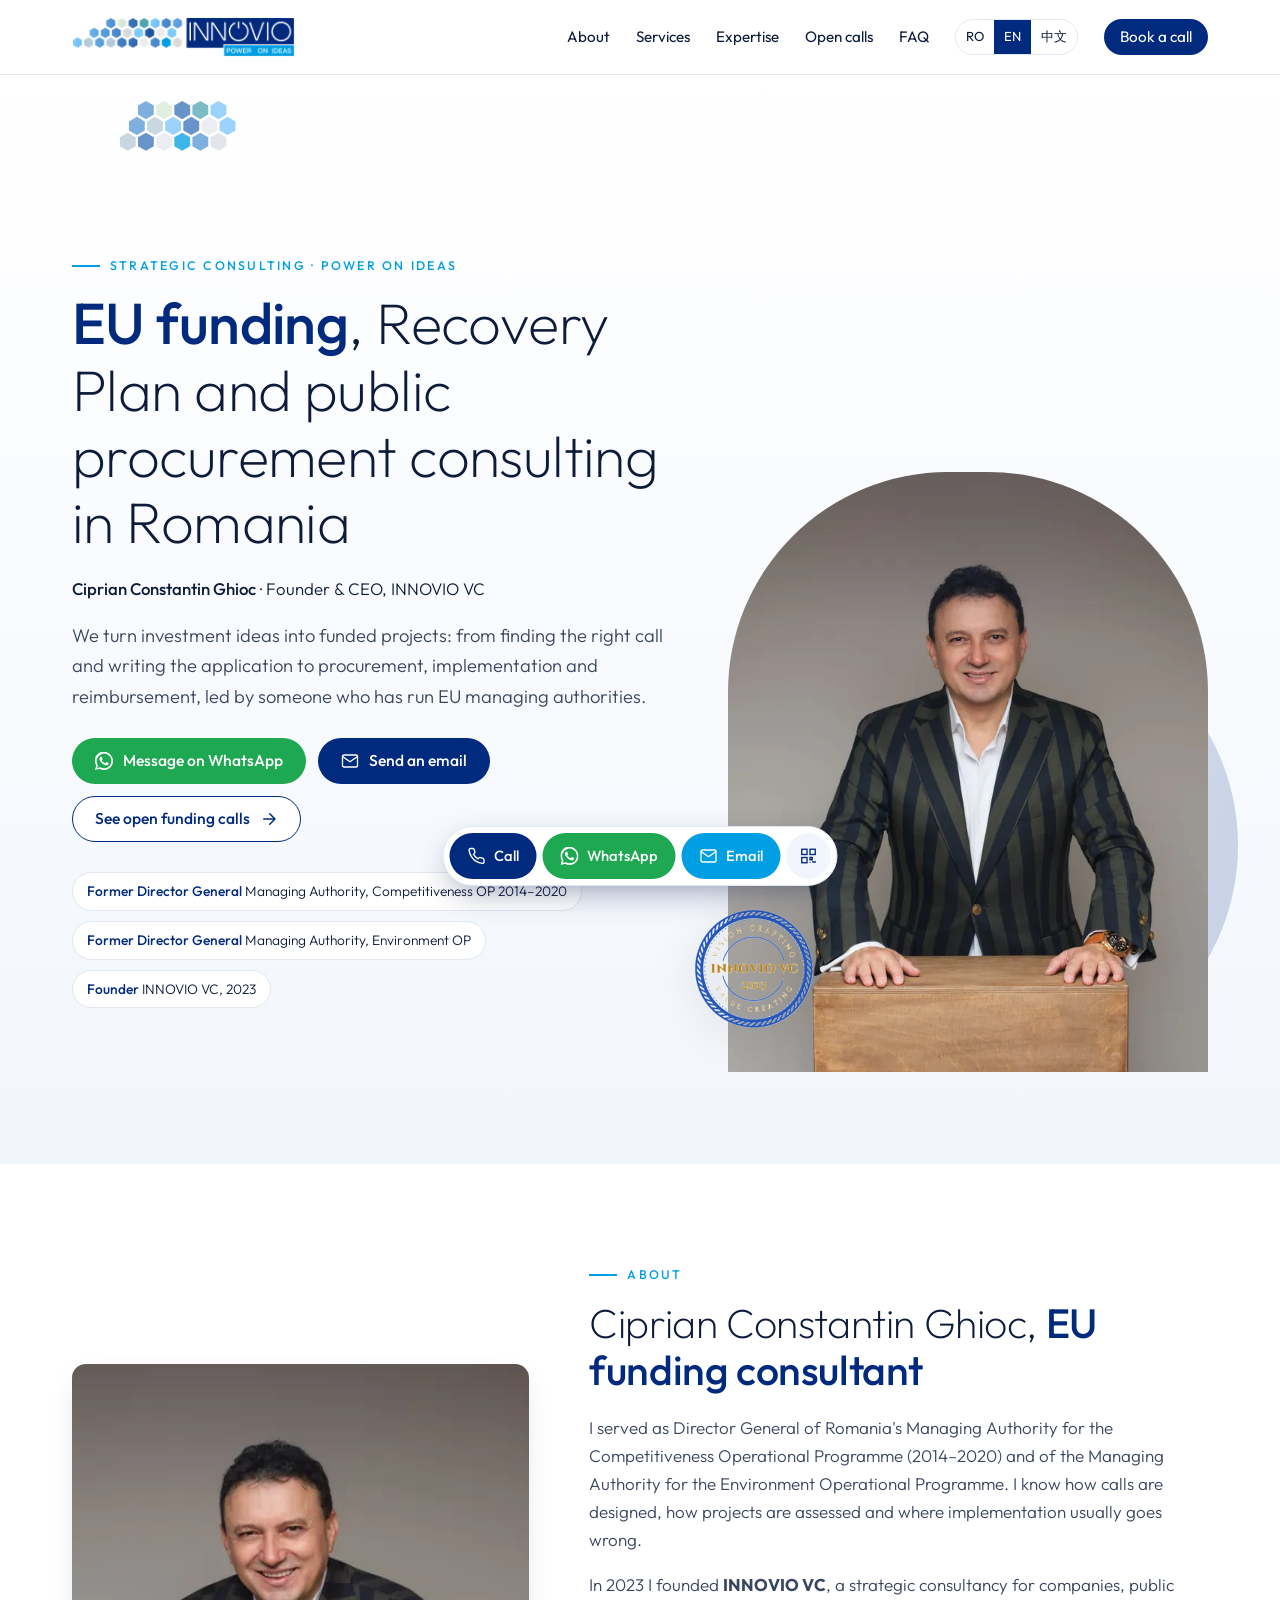
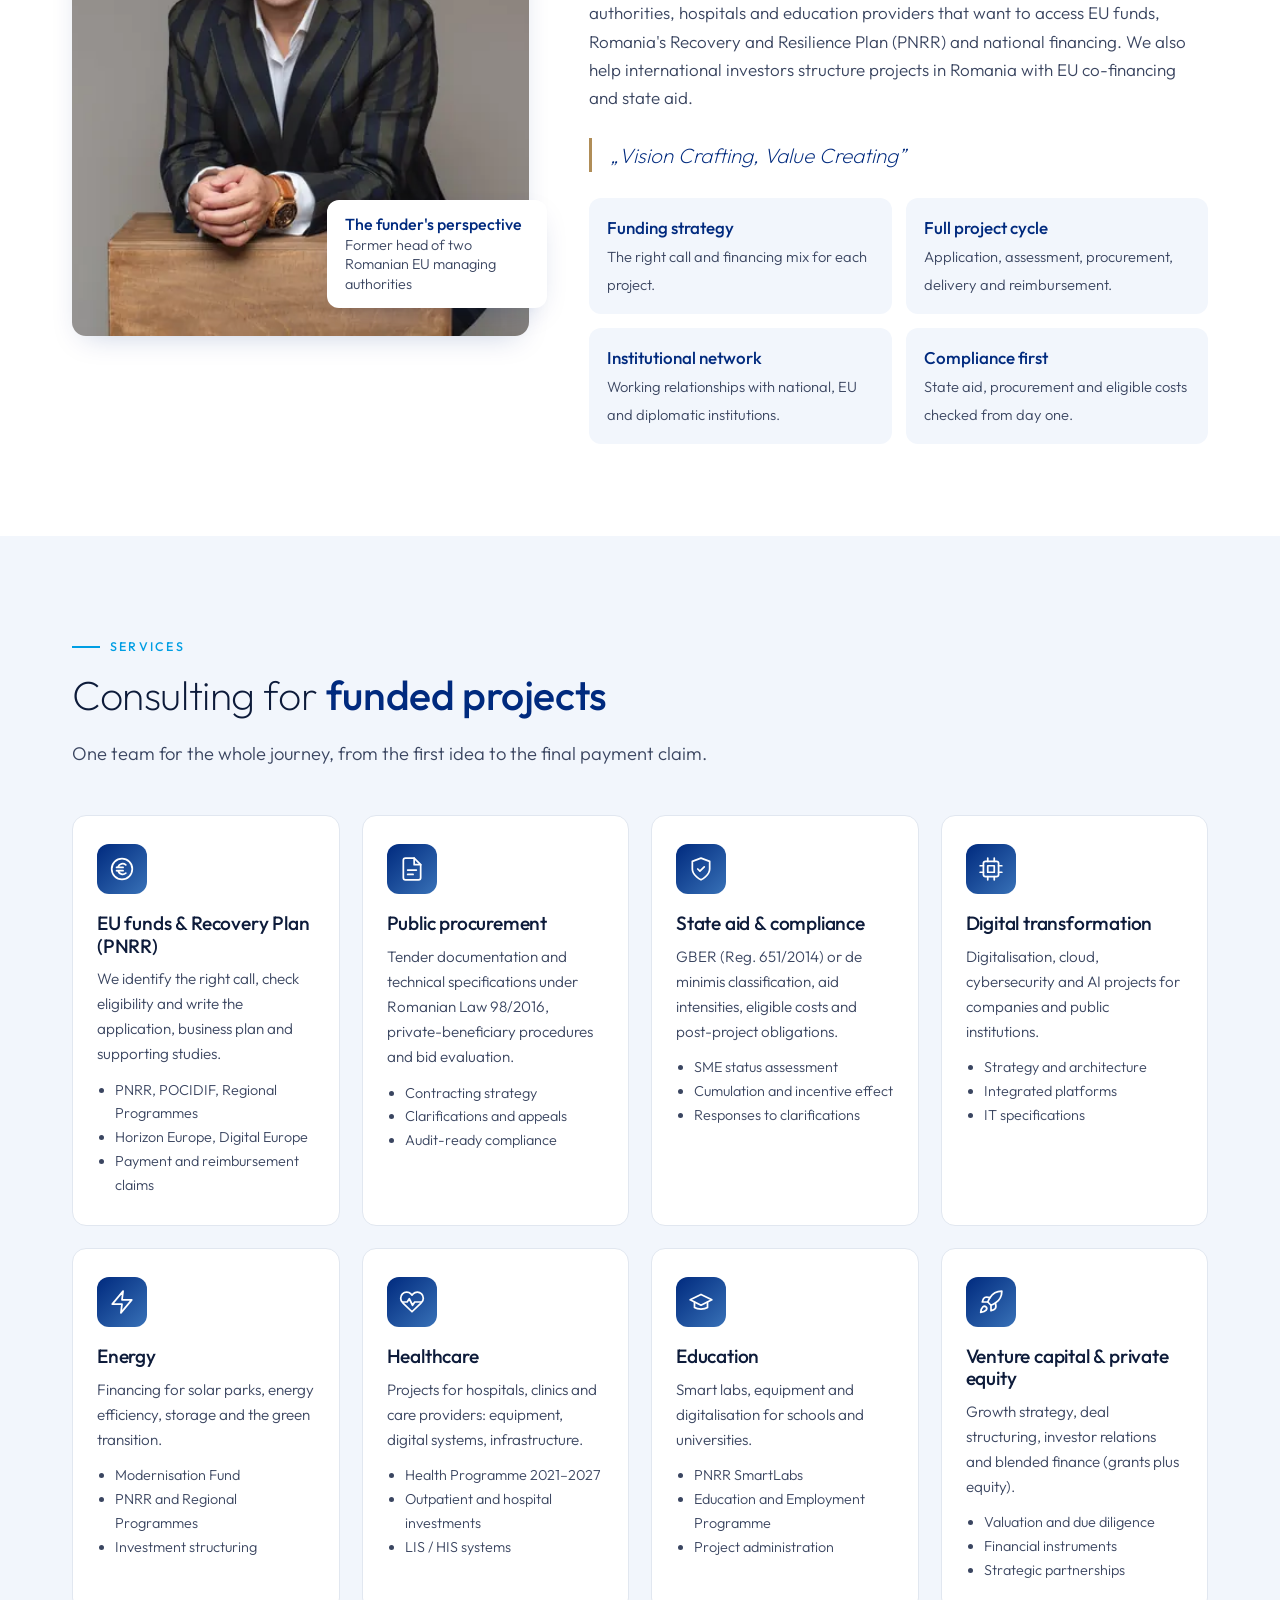
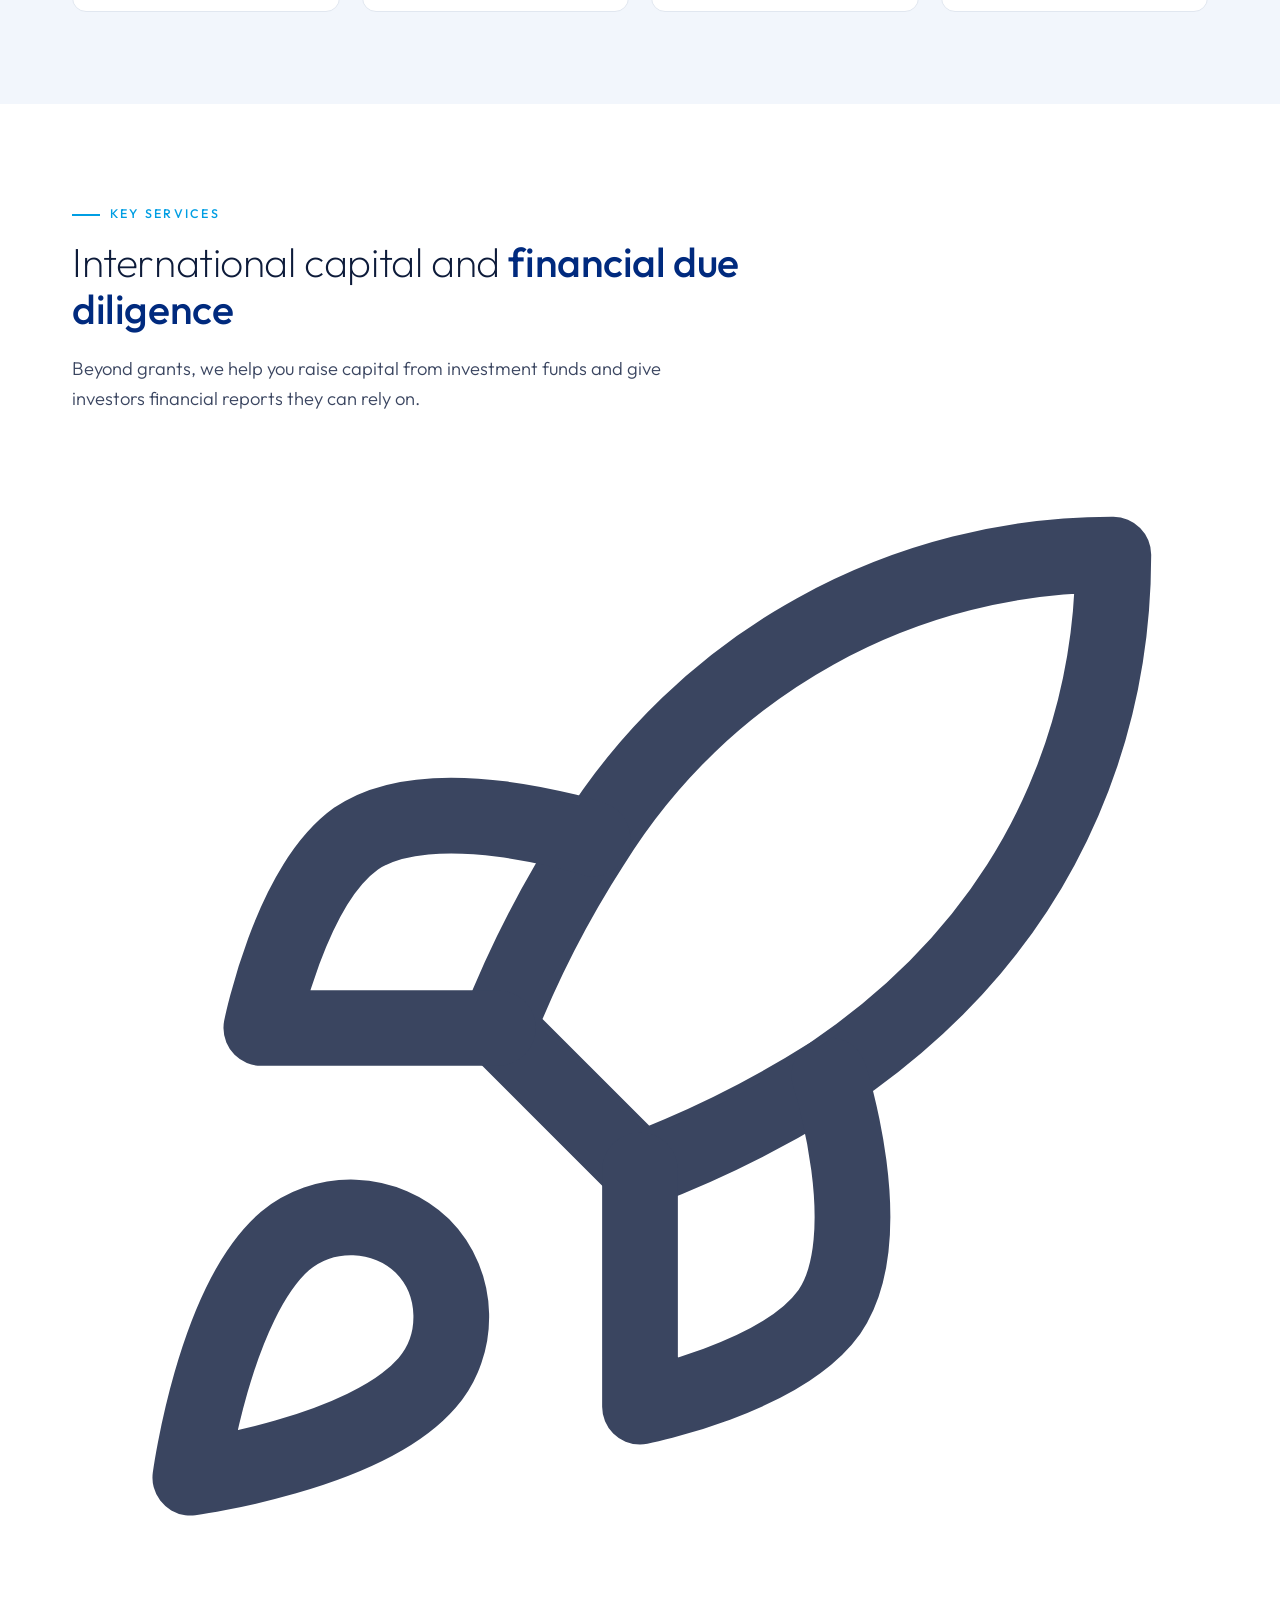
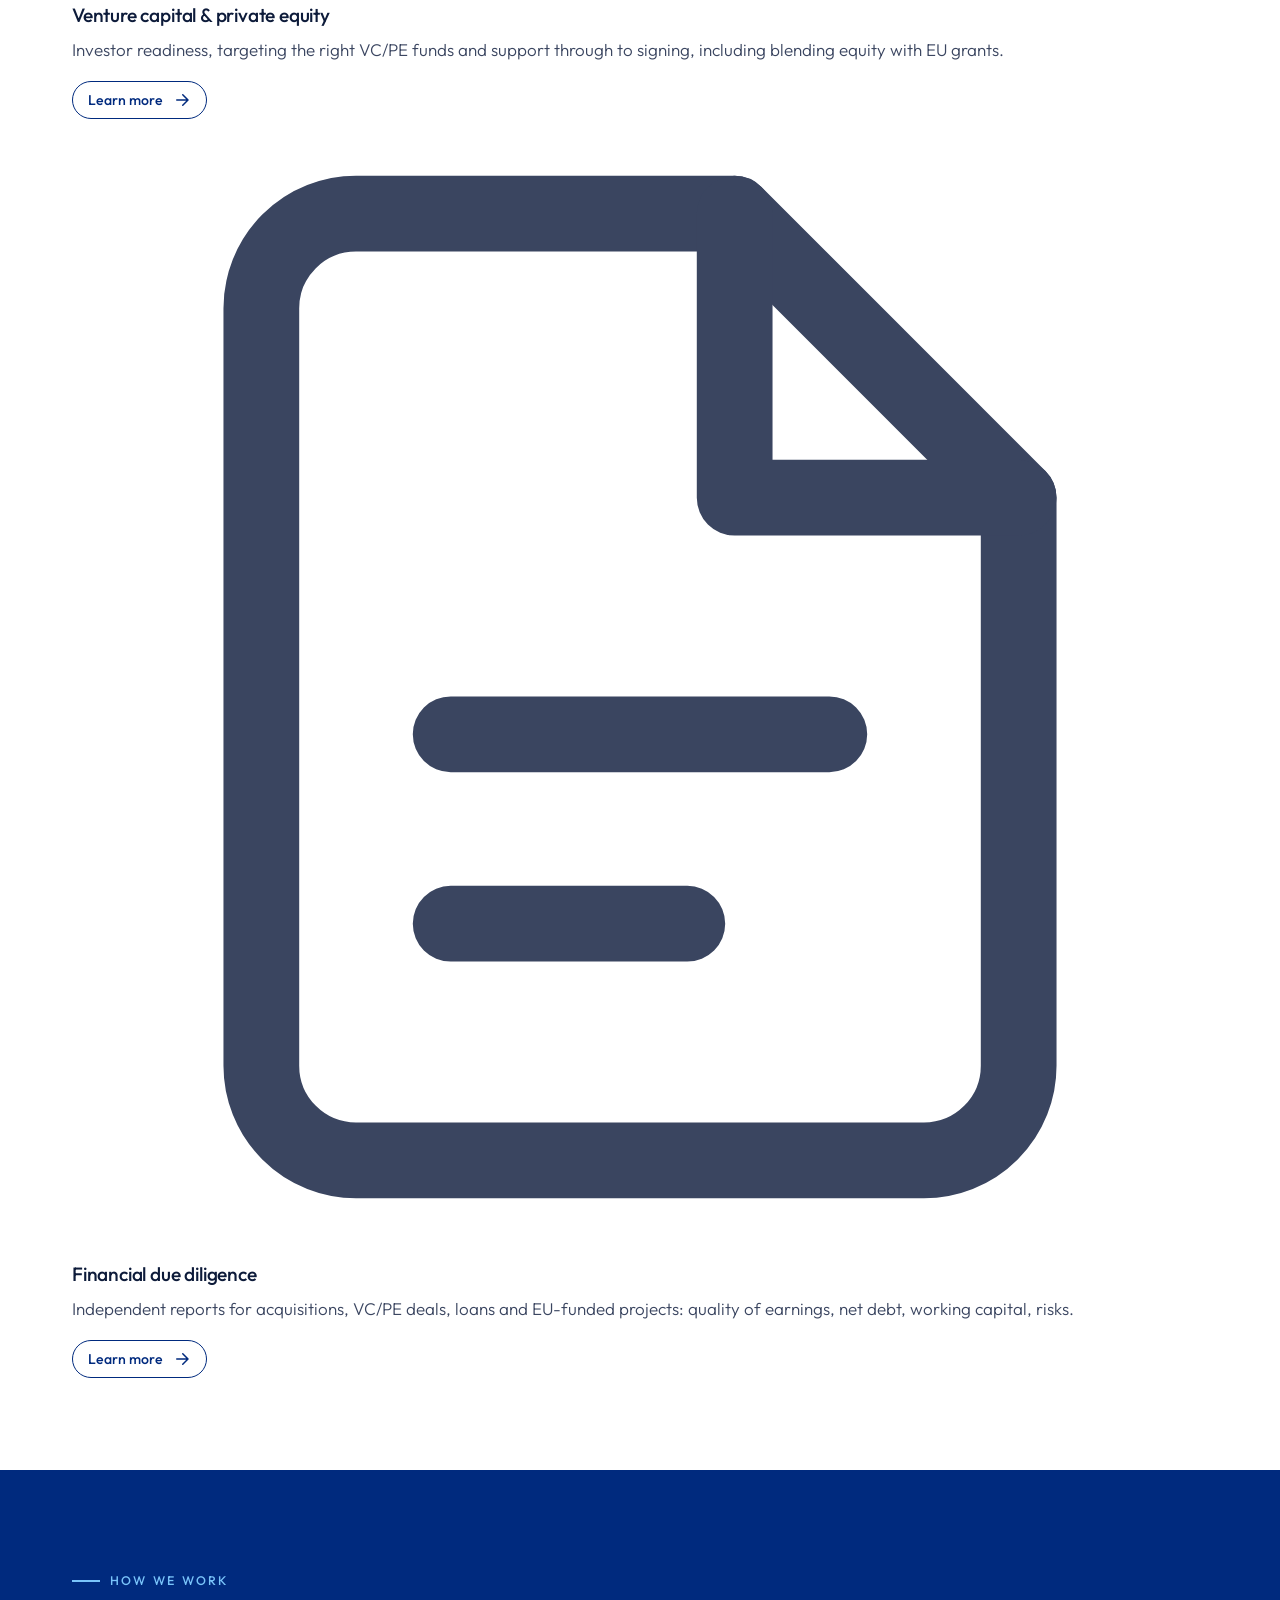
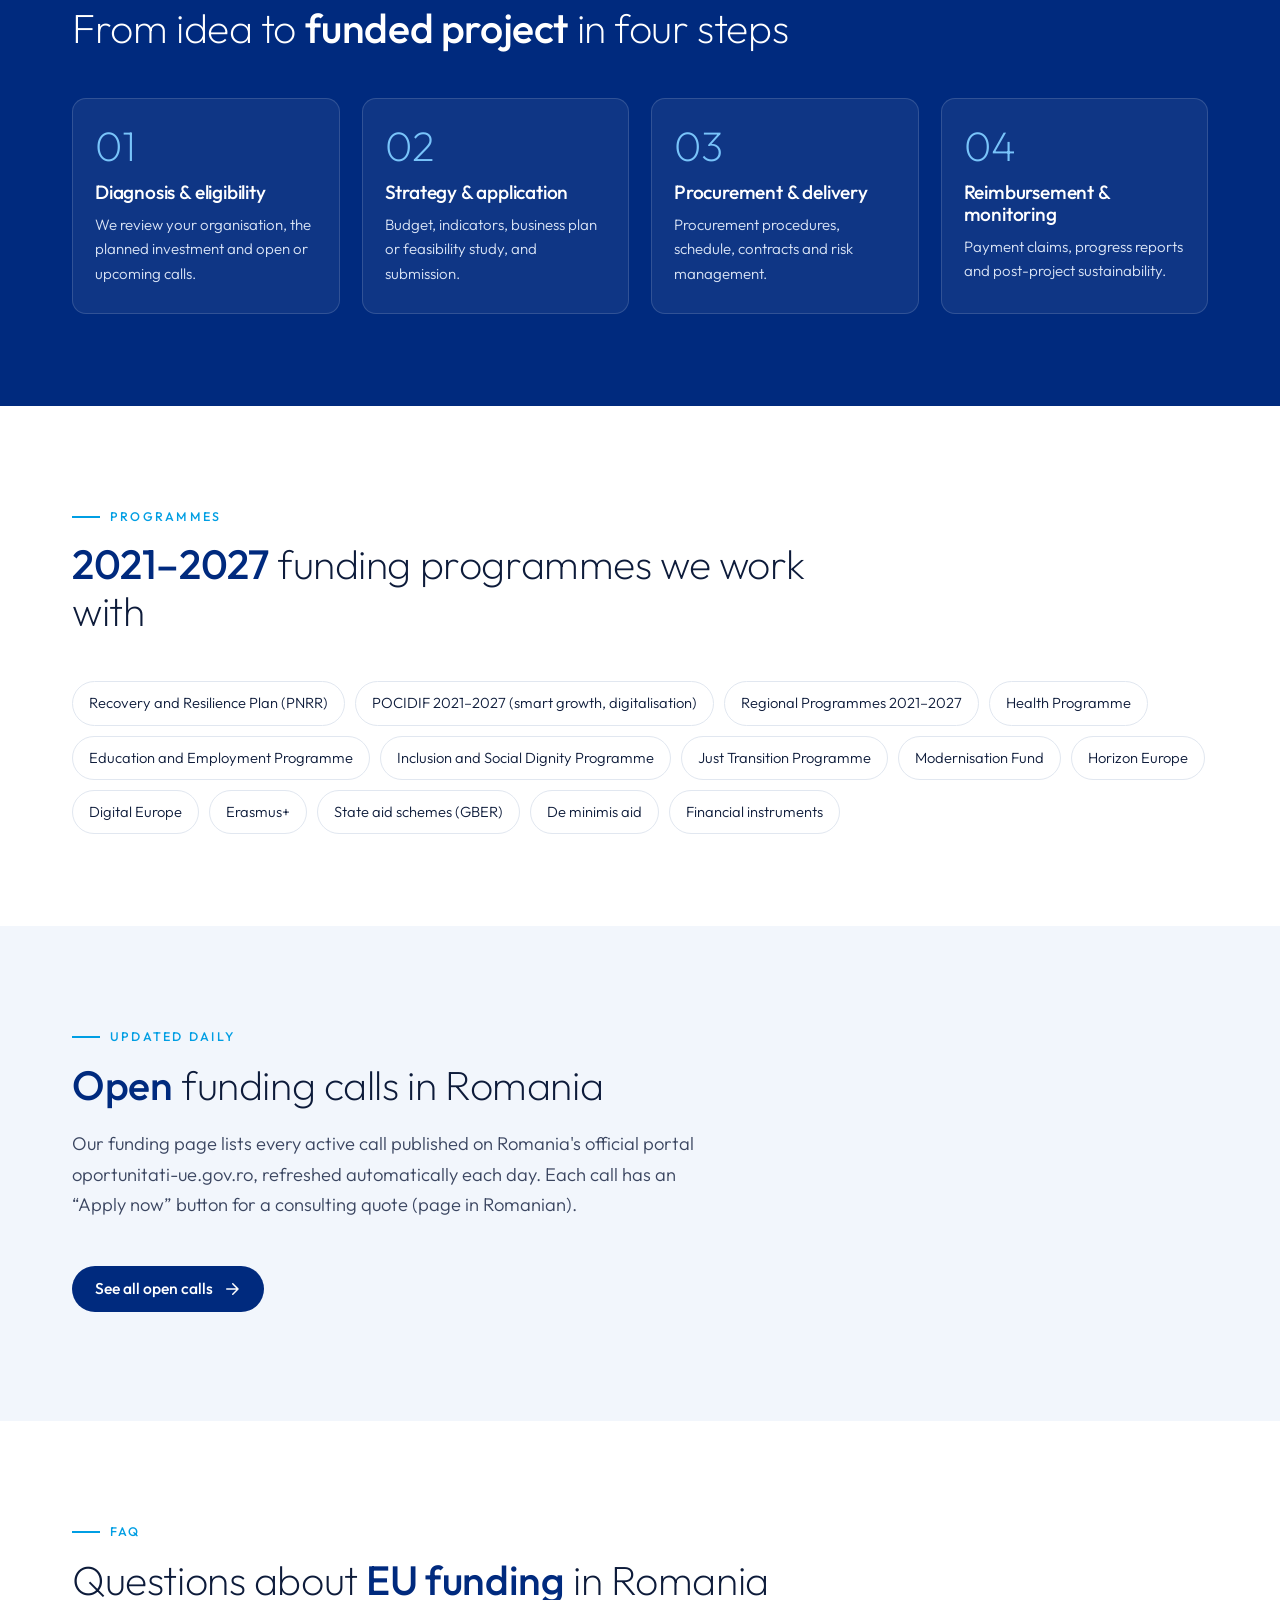
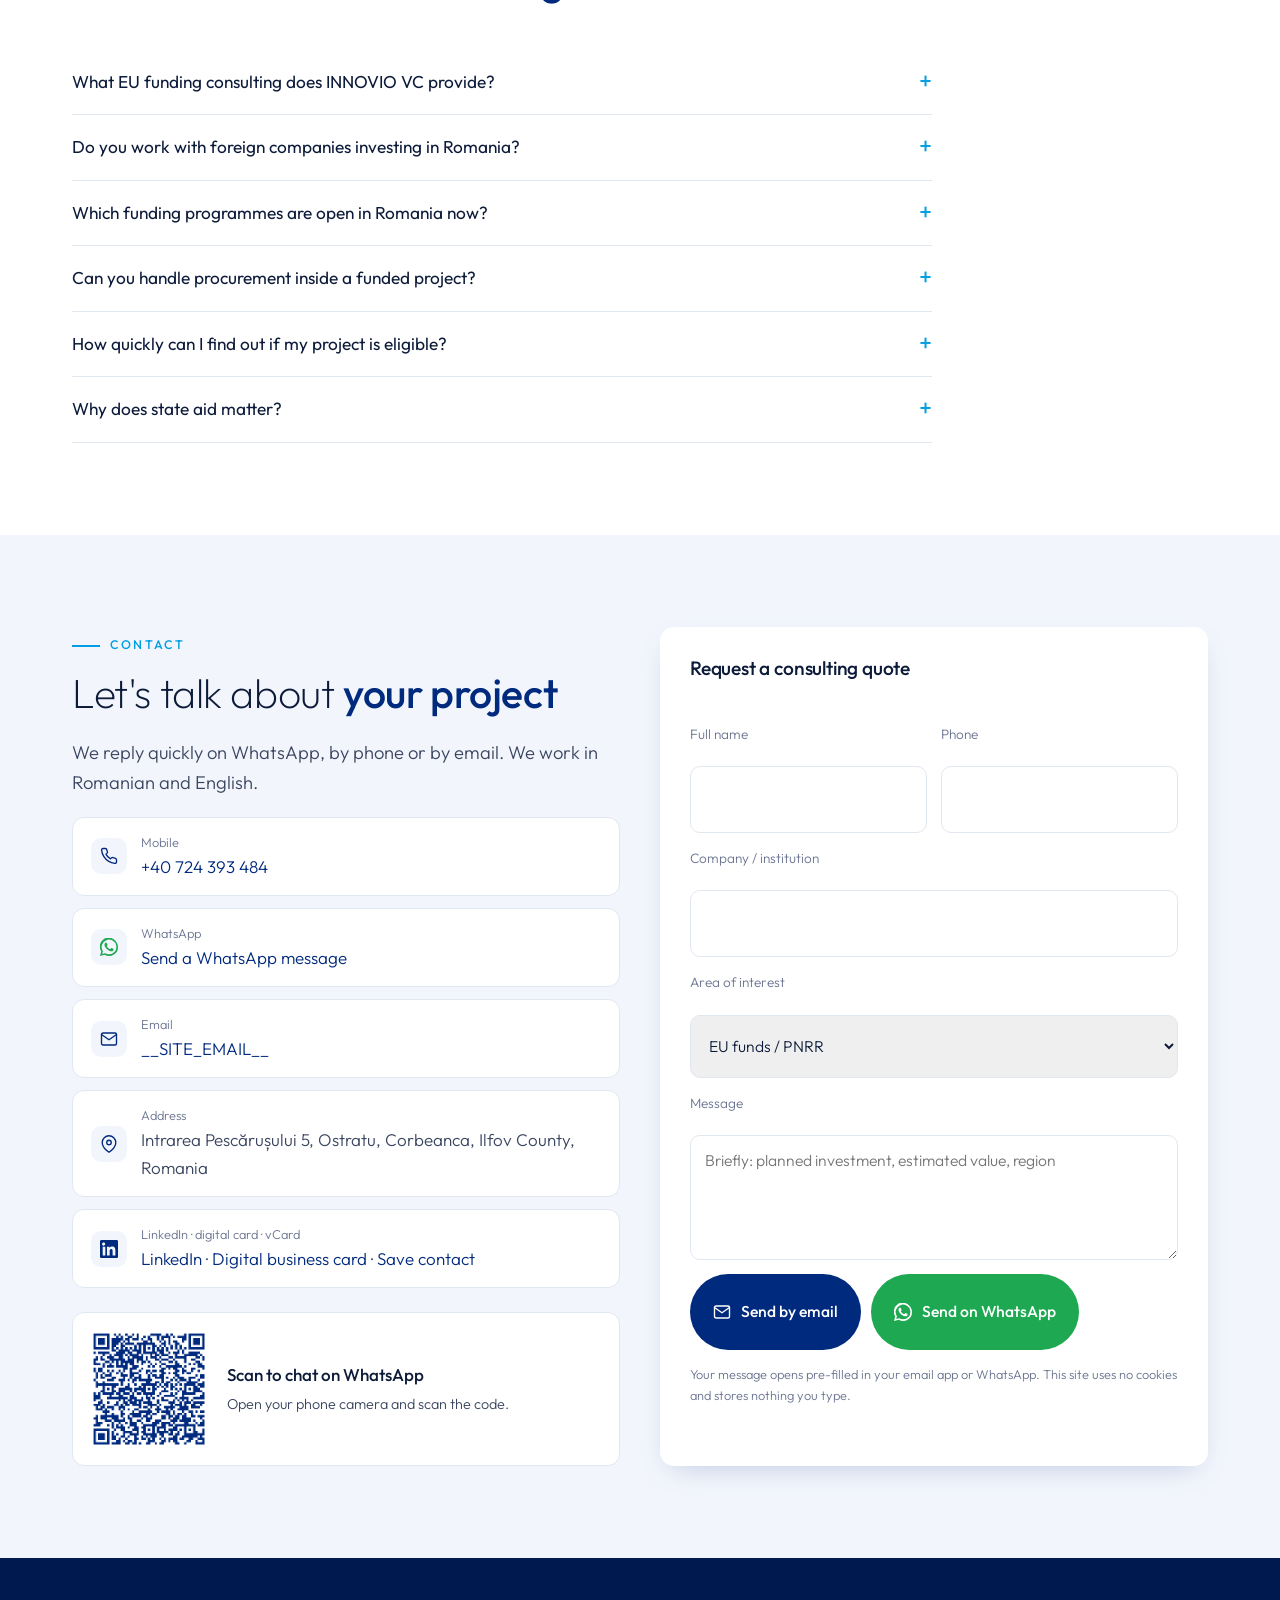
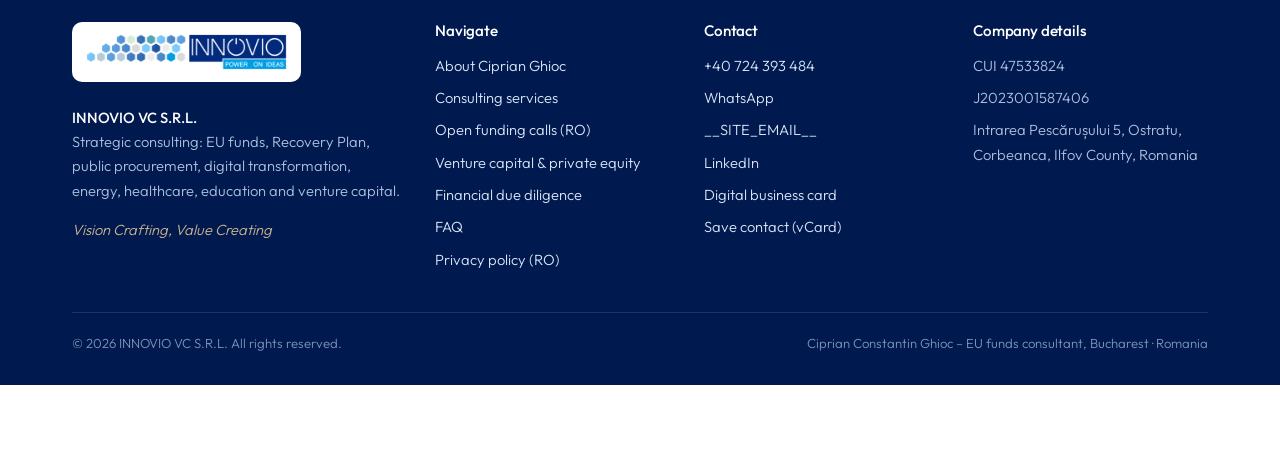
==== commit ef18c9a6: "Add files via upload" ====
--- a/en/index.html
+++ b/en/index.html
@@ -21,7 +21,7 @@
 <link rel="preconnect" href="https://fonts.googleapis.com"><link rel="preconnect" href="https://fonts.gstatic.com" crossorigin>
 <link href="https://fonts.googleapis.com/css2?family=Outfit:wght@200;300;400;500&amp;display=swap" rel="stylesheet">
 <link rel="stylesheet" href="../assets/css/style.css">
-<script type="application/ld+json">{"@context": "https://schema.org", "@graph": [{"@type": "Person", "@id": "https://www.innoviovc.com/#ciprian", "name": "Ciprian Constantin Ghioc", "alternateName": "Ciprian Ghioc", "jobTitle": "Founder & CEO", "worksFor": {"@id": "https://www.innoviovc.com/#org"}, "url": "https://www.innoviovc.com/", "image": "https://www.innoviovc.com/assets/img/ciprian-ghioc-consultant-fonduri-europene-1200.jpg", "telephone": "+40724393484", "email": "ciprian.ghioc@innoviovc.com", "sameAs": ["https://www.linkedin.com/in/ciprian-constantin-ghioc-409647b0", "https://dixid.cards/cippy282-dl3j"], "description": "EU funds, Recovery Plan, public procurement and state aid consultant in Romania; former Director General of the Managing Authority for the Competitiveness Operational Programme (2014–2020) and the Environment Operational Programme.", "knowsLanguage": ["ro", "en"], "knowsAbout": ["EU funds", "Fonduri europene", "PNRR", "Recovery and Resilience Facility", "Public procurement", "Achiziții publice", "State aid", "GBER", "Digital transformation", "Energy", "Healthcare", "Education", "Venture capital"]}, {"@type": ["Organization", "ProfessionalService"], "@id": "https://www.innoviovc.com/#org", "name": "INNOVIO VC S.R.L.", "alternateName": "INNOVIO VC", "url": "https://www.innoviovc.com/", "logo": "https://www.innoviovc.com/assets/img/innovio-vc-logo-960.png", "image": "https://www.innoviovc.com/assets/img/og-ciprian-ghioc-innovio-vc.jpg", "slogan": "Vision Crafting, Value Creating", "foundingDate": "2023", "founder": {"@id": "https://www.innoviovc.com/#ciprian"}, "taxID": "47533824", "telephone": "+40724393484", "email": "ciprian.ghioc@innoviovc.com", "address": {"@type": "PostalAddress", "streetAddress": "Intrarea Pescărușului 5", "addressLocality": "Ostratu, Corbeanca", "addressRegion": "Ilfov", "addressCountry": "RO"}, "areaServed": ["RO", "EU"], "sameAs": ["https://www.linkedin.com/in/ciprian-constantin-ghioc-409647b0"], "availableLanguage": ["ro", "en"], "hasOfferCatalog": {"@type": "OfferCatalog", "name": "Services", "itemListElement": [{"@type": "Offer", "itemOffered": {"@type": "Service", "name": "EU funds & Recovery Plan (PNRR)"}}, {"@type": "Offer", "itemOffered": {"@type": "Service", "name": "Public procurement"}}, {"@type": "Offer", "itemOffered": {"@type": "Service", "name": "State aid & compliance"}}, {"@type": "Offer", "itemOffered": {"@type": "Service", "name": "Digital transformation"}}, {"@type": "Offer", "itemOffered": {"@type": "Service", "name": "Energy"}}, {"@type": "Offer", "itemOffered": {"@type": "Service", "name": "Healthcare"}}, {"@type": "Offer", "itemOffered": {"@type": "Service", "name": "Education"}}, {"@type": "Offer", "itemOffered": {"@type": "Service", "name": "Venture capital & private equity"}}]}}, {"@type": "WebSite", "@id": "https://www.innoviovc.com/#website", "url": "https://www.innoviovc.com/", "name": "INNOVIO VC – Ciprian Constantin Ghioc", "inLanguage": ["ro-RO", "en", "zh-Hans"], "publisher": {"@id": "https://www.innoviovc.com/#org"}}, {"@type": "WebPage", "@id": "https://www.innoviovc.com/en/#webpage", "url": "https://www.innoviovc.com/en/", "name": "EU Funds, Recovery Plan (PNRR) & Public Procurement Consulting in Romania | Ciprian Ghioc – INNOVIO VC", "isPartOf": {"@id": "https://www.innoviovc.com/#website"}, "about": {"@id": "https://www.innoviovc.com/#org"}, "inLanguage": "en", "dateModified": "2026-11-22"}, {"@type": "FAQPage", "@id": "https://www.innoviovc.com/en/#faq", "inLanguage": "en", "mainEntity": [{"@type": "Question", "name": "What EU funding consulting does INNOVIO VC provide?", "acceptedAnswer": {"@type": "Answer", "text": "We cover the full life cycle of a funded project: finding the right call, eligibility review, funding strategy, application and business plan, submission, assessment clarifications, procurement, implementation, reporting and payment claims."}}, {"@type": "Question", "name": "Do you work with foreign companies investing in Romania?", "acceptedAnswer": {"@type": "Answer", "text": "Yes. We help international investors understand which Romanian and EU programmes and state aid schemes apply to their investment, and we manage the application and compliance process locally."}}, {"@type": "Question", "name": "Which funding programmes are open in Romania now?", "acceptedAnswer": {"@type": "Answer", "text": "For 2021–2027 these include the Recovery and Resilience Plan (PNRR), POCIDIF, eight Regional Programmes, the Health Programme, the Education and Employment Programme and the Just Transition Programme, plus EU-managed programmes such as Horizon Europe and Digital Europe. Our open-calls page is updated daily from the official source."}}, {"@type": "Question", "name": "Can you handle procurement inside a funded project?", "acceptedAnswer": {"@type": "Answer", "text": "Yes. We prepare tender documents and specifications under Law 98/2016, run private-beneficiary procedures and evaluate bids so that costs remain eligible at audit."}}, {"@type": "Question", "name": "How quickly can I find out if my project is eligible?", "acceptedAnswer": {"@type": "Answer", "text": "Send us your sector, region, type of investment and estimated value on WhatsApp or by email, and we will reply with the relevant programmes and next steps."}}, {"@type": "Question", "name": "Why does state aid matter?", "acceptedAnswer": {"@type": "Answer", "text": "Most business grants are granted as state aid under the General Block Exemption Regulation (EU) 651/2014 or as de minimis aid. The classification determines aid intensity, eligible costs and your obligations after the project ends."}}]}]}</script>
+<script type="application/ld+json">{"@context": "https://schema.org", "@graph": [{"@type": "Person", "@id": "https://www.innoviovc.com/#ciprian", "name": "Ciprian Constantin Ghioc", "alternateName": "Ciprian Ghioc", "jobTitle": "Founder & CEO", "worksFor": {"@id": "https://www.innoviovc.com/#org"}, "url": "https://www.innoviovc.com/", "image": "https://www.innoviovc.com/assets/img/ciprian-ghioc-consultant-fonduri-europene-1200.jpg", "telephone": "+40724393484", "email": "__SITE_EMAIL__", "sameAs": ["https://www.linkedin.com/in/ciprian-constantin-ghioc-409647b0", "https://dixid.cards/cippy282-dl3j"], "description": "EU funds, Recovery Plan, public procurement and state aid consultant in Romania; former Director General of the Managing Authority for the Competitiveness Operational Programme (2014–2020) and the Environment Operational Programme.", "knowsLanguage": ["ro", "en"], "knowsAbout": ["EU funds", "Fonduri europene", "PNRR", "Recovery and Resilience Facility", "Public procurement", "Achiziții publice", "State aid", "GBER", "Digital transformation", "Energy", "Healthcare", "Education", "Venture capital"]}, {"@type": ["Organization", "ProfessionalService"], "@id": "https://www.innoviovc.com/#org", "name": "INNOVIO VC S.R.L.", "alternateName": "INNOVIO VC", "url": "https://www.innoviovc.com/", "logo": "https://www.innoviovc.com/assets/img/innovio-vc-logo-960.png", "image": "https://www.innoviovc.com/assets/img/og-ciprian-ghioc-innovio-vc.jpg", "slogan": "Vision Crafting, Value Creating", "foundingDate": "2023", "founder": {"@id": "https://www.innoviovc.com/#ciprian"}, "taxID": "47533824", "telephone": "+40724393484", "email": "__SITE_EMAIL__", "address": {"@type": "PostalAddress", "streetAddress": "Intrarea Pescărușului 5", "addressLocality": "Ostratu, Corbeanca", "addressRegion": "Ilfov", "addressCountry": "RO"}, "areaServed": ["RO", "EU"], "sameAs": ["https://www.linkedin.com/in/ciprian-constantin-ghioc-409647b0"], "availableLanguage": ["ro", "en"], "hasOfferCatalog": {"@type": "OfferCatalog", "name": "Services", "itemListElement": [{"@type": "Offer", "itemOffered": {"@type": "Service", "name": "EU funds & Recovery Plan (PNRR)"}}, {"@type": "Offer", "itemOffered": {"@type": "Service", "name": "Public procurement"}}, {"@type": "Offer", "itemOffered": {"@type": "Service", "name": "State aid & compliance"}}, {"@type": "Offer", "itemOffered": {"@type": "Service", "name": "Digital transformation"}}, {"@type": "Offer", "itemOffered": {"@type": "Service", "name": "Energy"}}, {"@type": "Offer", "itemOffered": {"@type": "Service", "name": "Healthcare"}}, {"@type": "Offer", "itemOffered": {"@type": "Service", "name": "Education"}}, {"@type": "Offer", "itemOffered": {"@type": "Service", "name": "Venture capital & private equity"}}]}}, {"@type": "WebSite", "@id": "https://www.innoviovc.com/#website", "url": "https://www.innoviovc.com/", "name": "INNOVIO VC – Ciprian Constantin Ghioc", "inLanguage": ["ro-RO", "en", "zh-Hans"], "publisher": {"@id": "https://www.innoviovc.com/#org"}}, {"@type": "WebPage", "@id": "https://www.innoviovc.com/en/#webpage", "url": "https://www.innoviovc.com/en/", "name": "EU Funds, Recovery Plan (PNRR) & Public Procurement Consulting in Romania | Ciprian Ghioc – INNOVIO VC", "isPartOf": {"@id": "https://www.innoviovc.com/#website"}, "about": {"@id": "https://www.innoviovc.com/#org"}, "inLanguage": "en", "dateModified": "2026-11-22"}, {"@type": "FAQPage", "@id": "https://www.innoviovc.com/en/#faq", "inLanguage": "en", "mainEntity": [{"@type": "Question", "name": "What EU funding consulting does INNOVIO VC provide?", "acceptedAnswer": {"@type": "Answer", "text": "We cover the full life cycle of a funded project: finding the right call, eligibility review, funding strategy, application and business plan, submission, assessment clarifications, procurement, implementation, reporting and payment claims."}}, {"@type": "Question", "name": "Do you work with foreign companies investing in Romania?", "acceptedAnswer": {"@type": "Answer", "text": "Yes. We help international investors understand which Romanian and EU programmes and state aid schemes apply to their investment, and we manage the application and compliance process locally."}}, {"@type": "Question", "name": "Which funding programmes are open in Romania now?", "acceptedAnswer": {"@type": "Answer", "text": "For 2021–2027 these include the Recovery and Resilience Plan (PNRR), POCIDIF, eight Regional Programmes, the Health Programme, the Education and Employment Programme and the Just Transition Programme, plus EU-managed programmes such as Horizon Europe and Digital Europe. Our open-calls page is updated daily from the official source."}}, {"@type": "Question", "name": "Can you handle procurement inside a funded project?", "acceptedAnswer": {"@type": "Answer", "text": "Yes. We prepare tender documents and specifications under Law 98/2016, run private-beneficiary procedures and evaluate bids so that costs remain eligible at audit."}}, {"@type": "Question", "name": "How quickly can I find out if my project is eligible?", "acceptedAnswer": {"@type": "Answer", "text": "Send us your sector, region, type of investment and estimated value on WhatsApp or by email, and we will reply with the relevant programmes and next steps."}}, {"@type": "Question", "name": "Why does state aid matter?", "acceptedAnswer": {"@type": "Answer", "text": "Most business grants are granted as state aid under the General Block Exemption Regulation (EU) 651/2014 or as de minimis aid. The classification determines aid intensity, eligible costs and your obligations after the project ends."}}]}]}</script>
 </head>
 <body>
 <a class="skip" href="#main">Skip to content</a>
@@ -47,7 +47,7 @@
    <p class="lead">We turn investment ideas into funded projects: from finding the right call and writing the application to procurement, implementation and reimbursement, led by someone who has run EU managing authorities.</p>
    <div class="cta-row">
     <a class="btn btn-wa" href="https://wa.me/40724393484?text=Hello%20Mr%20Ghioc%2C%20I%20would%20like%20to%20discuss%20EU%20funding%20(innoviovc.com)" target="_blank" rel="noopener"><svg viewBox="0 0 24 24" fill="currentColor" aria-hidden="true"><path d="M17.5 14.4c-.3-.1-1.8-.9-2-1-.3-.1-.5-.1-.7.1-.2.3-.8 1-.9 1.2-.2.2-.3.2-.6.1-.3-.1-1.3-.5-2.4-1.5-.9-.8-1.5-1.8-1.7-2.1-.2-.3 0-.5.1-.6l.4-.5c.2-.2.2-.3.3-.5.1-.2 0-.4 0-.5l-.9-2.2c-.2-.6-.5-.5-.7-.5h-.6c-.2 0-.5.1-.8.4-.3.3-1 1-1 2.5s1.1 2.9 1.2 3.1c.1.2 2.1 3.2 5.1 4.5.7.3 1.3.5 1.7.6.7.2 1.4.2 1.9.1.6-.1 1.8-.7 2-1.4.2-.7.2-1.3.2-1.4-.1-.2-.3-.3-.6-.4zM12 21.8c-1.8 0-3.5-.5-5-1.4l-.4-.2-3.7 1 1-3.6-.2-.4A9.8 9.8 0 1 1 12 21.8zm8.4-18.3A11.8 11.8 0 0 0 1.7 17.8L0 24l6.3-1.7A11.8 11.8 0 0 0 24 12c0-3.2-1.2-6.2-3.5-8.5z"/></svg> Message on WhatsApp</a>
-    <a class="btn btn-primary" href="mailto:ciprian.ghioc@innoviovc.com?subject=Consulting%20request%20(innoviovc.com)"><svg viewBox="0 0 24 24" fill="none" stroke="currentColor" stroke-width="1.8" stroke-linecap="round" stroke-linejoin="round" aria-hidden="true"><rect x="2" y="4" width="20" height="16" rx="2"/><path d="m22 6-10 7L2 6"/></svg> Send an email</a>
+    <a class="btn btn-primary" href="mailto:__SITE_EMAIL__?subject=Consulting%20request%20(innoviovc.com)"><svg viewBox="0 0 24 24" fill="none" stroke="currentColor" stroke-width="1.8" stroke-linecap="round" stroke-linejoin="round" aria-hidden="true"><rect x="2" y="4" width="20" height="16" rx="2"/><path d="m22 6-10 7L2 6"/></svg> Send an email</a>
     <a class="btn btn-ghost" href="#fonduri">See open funding calls <svg viewBox="0 0 24 24" fill="none" stroke="currentColor" stroke-width="2" stroke-linecap="round" stroke-linejoin="round" aria-hidden="true"><path d="M5 12h14M13 5l7 7-7 7"/></svg></a>
    </div>
    <ul class="creds"><li><b>Former Director General</b> Managing Authority, Competitiveness OP 2014–2020</li><li><b>Former Director General</b> Managing Authority, Environment OP</li><li><b>Founder</b> INNOVIO VC, 2023</li></ul>
@@ -72,6 +72,7 @@
 <article class="card"><div class="ico"><svg viewBox="0 0 24 24" fill="none" stroke="currentColor" stroke-width="1.6" stroke-linecap="round" stroke-linejoin="round" aria-hidden="true"><path d="M22 10 12 5 2 10l10 5 10-5z"/><path d="M6 12v5c3 2 9 2 12 0v-5"/></svg></div><h3>Education</h3><p>Smart labs, equipment and digitalisation for schools and universities.</p><ul><li>PNRR SmartLabs</li><li>Education and Employment Programme</li><li>Project administration</li></ul></article>
 <article class="card"><div class="ico"><svg viewBox="0 0 24 24" fill="none" stroke="currentColor" stroke-width="1.6" stroke-linecap="round" stroke-linejoin="round" aria-hidden="true"><path d="M4.5 16.5c-1.5 1.3-2 5-2 5s3.7-.5 5-2c.7-.8.7-2.1-.1-2.9a2.2 2.2 0 0 0-2.9-.1zM12 15l-3-3a22 22 0 0 1 2-3.9A12.9 12.9 0 0 1 22 2c0 2.7-.8 7.5-6 11a22.4 22.4 0 0 1-4 2z"/><path d="M9 12H4s.6-3 2-4c1.6-1.1 5 0 5 0M12 15v5s3-.6 4-2c1.1-1.6 0-5 0-5"/></svg></div><h3>Venture capital & private equity</h3><p>Growth strategy, deal structuring, investor relations and blended finance (grants plus equity).</p><ul><li>Valuation and due diligence</li><li>Financial instruments</li><li>Strategic partnerships</li></ul></article></div>
 </div></section>
+<section id="componente" class="key-band"><div class="wrap"><div class="section-head"><span class="eyebrow">Key services</span><h2>International capital and <strong>financial due diligence</strong></h2><p class="lead">Beyond grants, we help you raise capital from investment funds and give investors financial reports they can rely on.</p></div><div class="kgrid"><article class="kcard"><div class="ico"><svg viewBox="0 0 24 24" fill="none" stroke="currentColor" stroke-width="1.6" stroke-linecap="round" stroke-linejoin="round" aria-hidden="true"><path d="M4.5 16.5c-1.5 1.3-2 5-2 5s3.7-.5 5-2c.7-.8.7-2.1-.1-2.9a2.2 2.2 0 0 0-2.9-.1zM12 15l-3-3a22 22 0 0 1 2-3.9A12.9 12.9 0 0 1 22 2c0 2.7-.8 7.5-6 11a22.4 22.4 0 0 1-4 2z"/><path d="M9 12H4s.6-3 2-4c1.6-1.1 5 0 5 0M12 15v5s3-.6 4-2c1.1-1.6 0-5 0-5"/></svg></div><h3>Venture capital & private equity</h3><p>Investor readiness, targeting the right VC/PE funds and support through to signing, including blending equity with EU grants.</p><a class="btn btn-ghost btn-sm" href="../en/venture-capital-private-equity.html">Learn more <svg viewBox="0 0 24 24" fill="none" stroke="currentColor" stroke-width="2" stroke-linecap="round" stroke-linejoin="round" aria-hidden="true"><path d="M5 12h14M13 5l7 7-7 7"/></svg></a></article><article class="kcard"><div class="ico"><svg viewBox="0 0 24 24" fill="none" stroke="currentColor" stroke-width="1.6" stroke-linecap="round" stroke-linejoin="round" aria-hidden="true"><path d="M14 2H6a2 2 0 0 0-2 2v16a2 2 0 0 0 2 2h12a2 2 0 0 0 2-2V8z"/><path d="M14 2v6h6M8 13h8M8 17h5"/></svg></div><h3>Financial due diligence</h3><p>Independent reports for acquisitions, VC/PE deals, loans and EU-funded projects: quality of earnings, net debt, working capital, risks.</p><a class="btn btn-ghost btn-sm" href="../en/financial-due-diligence.html">Learn more <svg viewBox="0 0 24 24" fill="none" stroke="currentColor" stroke-width="2" stroke-linecap="round" stroke-linejoin="round" aria-hidden="true"><path d="M5 12h14M13 5l7 7-7 7"/></svg></a></article></div></div></section>
 <section id="expertiza" class="bg-admiral"><div class="wrap">
  <div class="section-head"><span class="eyebrow">How we work</span><h2>From idea to <strong style="color:#fff">funded project</strong> in four steps</h2></div><div class="steps"><div class="step"><h3>Diagnosis & eligibility</h3><p>We review your organisation, the planned investment and open or upcoming calls.</p></div><div class="step"><h3>Strategy & application</h3><p>Budget, indicators, business plan or feasibility study, and submission.</p></div><div class="step"><h3>Procurement & delivery</h3><p>Procurement procedures, schedule, contracts and risk management.</p></div><div class="step"><h3>Reimbursement & monitoring</h3><p>Payment claims, progress reports and post-project sustainability.</p></div></div>
 </div></section>
@@ -92,7 +93,7 @@
   <ul class="contact-list">
    <li><span class="k"><svg viewBox="0 0 24 24" fill="none" stroke="currentColor" stroke-width="1.8" stroke-linecap="round" stroke-linejoin="round" aria-hidden="true"><path d="M22 16.9v3a2 2 0 0 1-2.2 2 19.8 19.8 0 0 1-8.6-3.1 19.5 19.5 0 0 1-6-6A19.8 19.8 0 0 1 2.1 4.2 2 2 0 0 1 4.1 2h3a2 2 0 0 1 2 1.7c.1.9.4 1.8.7 2.7a2 2 0 0 1-.5 2.1L8 9.8a16 16 0 0 0 6 6l1.3-1.3a2 2 0 0 1 2.1-.4c.9.3 1.8.6 2.7.7a2 2 0 0 1 1.7 2z"/></svg></span><div><small>Mobile</small><a href="tel:+40724393484">+40 724 393 484</a></div></li>
    <li><span class="k" style="color:var(--wa)"><svg viewBox="0 0 24 24" fill="currentColor" aria-hidden="true"><path d="M17.5 14.4c-.3-.1-1.8-.9-2-1-.3-.1-.5-.1-.7.1-.2.3-.8 1-.9 1.2-.2.2-.3.2-.6.1-.3-.1-1.3-.5-2.4-1.5-.9-.8-1.5-1.8-1.7-2.1-.2-.3 0-.5.1-.6l.4-.5c.2-.2.2-.3.3-.5.1-.2 0-.4 0-.5l-.9-2.2c-.2-.6-.5-.5-.7-.5h-.6c-.2 0-.5.1-.8.4-.3.3-1 1-1 2.5s1.1 2.9 1.2 3.1c.1.2 2.1 3.2 5.1 4.5.7.3 1.3.5 1.7.6.7.2 1.4.2 1.9.1.6-.1 1.8-.7 2-1.4.2-.7.2-1.3.2-1.4-.1-.2-.3-.3-.6-.4zM12 21.8c-1.8 0-3.5-.5-5-1.4l-.4-.2-3.7 1 1-3.6-.2-.4A9.8 9.8 0 1 1 12 21.8zm8.4-18.3A11.8 11.8 0 0 0 1.7 17.8L0 24l6.3-1.7A11.8 11.8 0 0 0 24 12c0-3.2-1.2-6.2-3.5-8.5z"/></svg></span><div><small>WhatsApp</small><a href="https://wa.me/40724393484?text=Hello%20Mr%20Ghioc%2C%20I%20would%20like%20to%20discuss%20EU%20funding%20(innoviovc.com)" target="_blank" rel="noopener">Send a WhatsApp message</a></div></li>
-   <li><span class="k"><svg viewBox="0 0 24 24" fill="none" stroke="currentColor" stroke-width="1.8" stroke-linecap="round" stroke-linejoin="round" aria-hidden="true"><rect x="2" y="4" width="20" height="16" rx="2"/><path d="m22 6-10 7L2 6"/></svg></span><div><small>Email</small><a href="mailto:ciprian.ghioc@innoviovc.com">ciprian.ghioc@innoviovc.com</a></div></li>
+   <li><span class="k"><svg viewBox="0 0 24 24" fill="none" stroke="currentColor" stroke-width="1.8" stroke-linecap="round" stroke-linejoin="round" aria-hidden="true"><rect x="2" y="4" width="20" height="16" rx="2"/><path d="m22 6-10 7L2 6"/></svg></span><div><small>Email</small><a href="mailto:__SITE_EMAIL__">__SITE_EMAIL__</a></div></li>
    <li><span class="k"><svg viewBox="0 0 24 24" fill="none" stroke="currentColor" stroke-width="1.8" stroke-linecap="round" stroke-linejoin="round" aria-hidden="true"><path d="M21 10c0 7-9 13-9 13S3 17 3 10a9 9 0 1 1 18 0z"/><circle cx="12" cy="10" r="3"/></svg></span><div><small>Address</small>Intrarea Pescărușului 5, Ostratu, Corbeanca, Ilfov County, Romania</div></li>
    <li><span class="k"><svg viewBox="0 0 24 24" fill="currentColor" aria-hidden="true"><path d="M20.4 20.5h-3.6v-5.6c0-1.3 0-3-1.8-3s-2.1 1.4-2.1 2.9v5.7H9.3V9h3.4v1.6h.1c.5-.9 1.6-1.8 3.4-1.8 3.6 0 4.3 2.4 4.3 5.5v6.2zM5.3 7.4a2.1 2.1 0 1 1 0-4.1 2.1 2.1 0 0 1 0 4.1zM7.1 20.5H3.6V9h3.5v11.5zM22.2 0H1.8C.8 0 0 .8 0 1.7v20.6c0 .9.8 1.7 1.8 1.7h20.4c1 0 1.8-.8 1.8-1.7V1.7C24 .8 23.2 0 22.2 0z"/></svg></span><div><small>LinkedIn · digital card · vCard</small><a href="https://www.linkedin.com/in/ciprian-constantin-ghioc-409647b0" target="_blank" rel="noopener">LinkedIn</a> · <a href="https://dixid.cards/cippy282-dl3j" target="_blank" rel="noopener">Digital business card</a> · <a href="../ciprian-ghioc.vcf" download>Save contact</a></div></li>
   </ul>
@@ -114,8 +115,8 @@
   <div class="cols">
    <div><span class="logo-card"><img src="../assets/img/innovio-vc-logo-480.webp" width="200" height="36" alt="INNOVIO VC" loading="lazy"></span>
     <p><strong style="color:#fff;font-weight:500">INNOVIO VC S.R.L.</strong><br>Strategic consulting: EU funds, Recovery Plan, public procurement, digital transformation, energy, healthcare, education and venture capital.</p><p style="font-style:italic;color:#C9B48E">Vision Crafting, Value Creating</p></div>
-   <div><h4>Navigate</h4><ul><li><a href="../en/#despre">About Ciprian Ghioc</a></li><li><a href="../en/#servicii">Consulting services</a></li><li><a href="../fonduri-europene/">Open funding calls (RO)</a></li><li><a href="../en/#intrebari">FAQ</a></li><li><a href="../politica-de-confidentialitate/">Privacy policy (RO)</a></li></ul></div>
-   <div><h4>Contact</h4><ul><li><a href="tel:+40724393484">+40 724 393 484</a></li><li><a href="https://wa.me/40724393484?text=Hello%20Mr%20Ghioc%2C%20I%20would%20like%20to%20discuss%20EU%20funding%20(innoviovc.com)" rel="noopener" target="_blank">WhatsApp</a></li><li><a href="mailto:ciprian.ghioc@innoviovc.com">ciprian.ghioc@innoviovc.com</a></li><li><a href="https://www.linkedin.com/in/ciprian-constantin-ghioc-409647b0" rel="noopener" target="_blank">LinkedIn</a></li><li><a href="https://dixid.cards/cippy282-dl3j" rel="noopener" target="_blank">Digital business card</a></li><li><a href="../ciprian-ghioc.vcf" download>Save contact (vCard)</a></li></ul></div>
+   <div><h4>Navigate</h4><ul><li><a href="../en/#despre">About Ciprian Ghioc</a></li><li><a href="../en/#servicii">Consulting services</a></li><li><a href="../fonduri-europene/">Open funding calls (RO)</a></li><li><a href="../en/venture-capital-private-equity.html">Venture capital & private equity</a></li><li><a href="../en/financial-due-diligence.html">Financial due diligence</a></li><li><a href="../en/#intrebari">FAQ</a></li><li><a href="../politica-de-confidentialitate/">Privacy policy (RO)</a></li></ul></div>
+   <div><h4>Contact</h4><ul><li><a href="tel:+40724393484">+40 724 393 484</a></li><li><a href="https://wa.me/40724393484?text=Hello%20Mr%20Ghioc%2C%20I%20would%20like%20to%20discuss%20EU%20funding%20(innoviovc.com)" rel="noopener" target="_blank">WhatsApp</a></li><li><a href="mailto:__SITE_EMAIL__">__SITE_EMAIL__</a></li><li><a href="https://www.linkedin.com/in/ciprian-constantin-ghioc-409647b0" rel="noopener" target="_blank">LinkedIn</a></li><li><a href="https://dixid.cards/cippy282-dl3j" rel="noopener" target="_blank">Digital business card</a></li><li><a href="../ciprian-ghioc.vcf" download>Save contact (vCard)</a></li></ul></div>
    <div><h4>Company details</h4><ul><li>CUI 47533824</li><li>J2023001587406</li><li>Intrarea Pescărușului 5, Ostratu, Corbeanca, Ilfov County, Romania</li></ul></div>
   </div>
   <div class="legal"><span>© <span data-year>2026</span> INNOVIO VC S.R.L. All rights reserved.</span><span>Ciprian Constantin Ghioc – EU funds consultant, Bucharest · Romania</span></div>
@@ -124,7 +125,7 @@
 <div class="contact-bar" role="complementary" aria-label="Contact">
  <a class="cb-phone" href="tel:+40724393484" aria-label="Call: +40 724 393 484"><svg viewBox="0 0 24 24" fill="none" stroke="currentColor" stroke-width="1.8" stroke-linecap="round" stroke-linejoin="round" aria-hidden="true"><path d="M22 16.9v3a2 2 0 0 1-2.2 2 19.8 19.8 0 0 1-8.6-3.1 19.5 19.5 0 0 1-6-6A19.8 19.8 0 0 1 2.1 4.2 2 2 0 0 1 4.1 2h3a2 2 0 0 1 2 1.7c.1.9.4 1.8.7 2.7a2 2 0 0 1-.5 2.1L8 9.8a16 16 0 0 0 6 6l1.3-1.3a2 2 0 0 1 2.1-.4c.9.3 1.8.6 2.7.7a2 2 0 0 1 1.7 2z"/></svg><span>Call</span></a>
  <a class="cb-wa" href="https://wa.me/40724393484?text=Hello%20Mr%20Ghioc%2C%20I%20would%20like%20to%20discuss%20EU%20funding%20(innoviovc.com)" target="_blank" rel="noopener" aria-label="WhatsApp"><svg viewBox="0 0 24 24" fill="currentColor" aria-hidden="true"><path d="M17.5 14.4c-.3-.1-1.8-.9-2-1-.3-.1-.5-.1-.7.1-.2.3-.8 1-.9 1.2-.2.2-.3.2-.6.1-.3-.1-1.3-.5-2.4-1.5-.9-.8-1.5-1.8-1.7-2.1-.2-.3 0-.5.1-.6l.4-.5c.2-.2.2-.3.3-.5.1-.2 0-.4 0-.5l-.9-2.2c-.2-.6-.5-.5-.7-.5h-.6c-.2 0-.5.1-.8.4-.3.3-1 1-1 2.5s1.1 2.9 1.2 3.1c.1.2 2.1 3.2 5.1 4.5.7.3 1.3.5 1.7.6.7.2 1.4.2 1.9.1.6-.1 1.8-.7 2-1.4.2-.7.2-1.3.2-1.4-.1-.2-.3-.3-.6-.4zM12 21.8c-1.8 0-3.5-.5-5-1.4l-.4-.2-3.7 1 1-3.6-.2-.4A9.8 9.8 0 1 1 12 21.8zm8.4-18.3A11.8 11.8 0 0 0 1.7 17.8L0 24l6.3-1.7A11.8 11.8 0 0 0 24 12c0-3.2-1.2-6.2-3.5-8.5z"/></svg><span>WhatsApp</span></a>
- <a class="cb-mail" href="mailto:ciprian.ghioc@innoviovc.com?subject=Consulting%20request%20(innoviovc.com)" aria-label="Email"><svg viewBox="0 0 24 24" fill="none" stroke="currentColor" stroke-width="1.8" stroke-linecap="round" stroke-linejoin="round" aria-hidden="true"><rect x="2" y="4" width="20" height="16" rx="2"/><path d="m22 6-10 7L2 6"/></svg><span>Email</span></a>
+ <a class="cb-mail" href="mailto:__SITE_EMAIL__?subject=Consulting%20request%20(innoviovc.com)" aria-label="Email"><svg viewBox="0 0 24 24" fill="none" stroke="currentColor" stroke-width="1.8" stroke-linecap="round" stroke-linejoin="round" aria-hidden="true"><rect x="2" y="4" width="20" height="16" rx="2"/><path d="m22 6-10 7L2 6"/></svg><span>Email</span></a>
  <a class="cb-qr" href="https://wa.me/40724393484?text=Hello%20Mr%20Ghioc%2C%20I%20would%20like%20to%20discuss%20EU%20funding%20(innoviovc.com)" target="_blank" rel="noopener" aria-label="QR WhatsApp"><svg viewBox="0 0 24 24" fill="none" stroke="currentColor" stroke-width="1.8" aria-hidden="true"><rect x="3" y="3" width="7" height="7"/><rect x="14" y="3" width="7" height="7"/><rect x="3" y="14" width="7" height="7"/><path d="M14 14h3v3h-3zM20 14v.01M17 20h4v1M14 20v1"/></svg><span class="pop"><img src="../assets/img/qr-whatsapp-ciprian-ghioc.png" width="146" height="146" alt="QR WhatsApp" loading="lazy">Scan for WhatsApp</span></a>
 </div>
 <div class="modal" id="apply-modal" aria-hidden="true" role="dialog" aria-labelledby="apply-title">
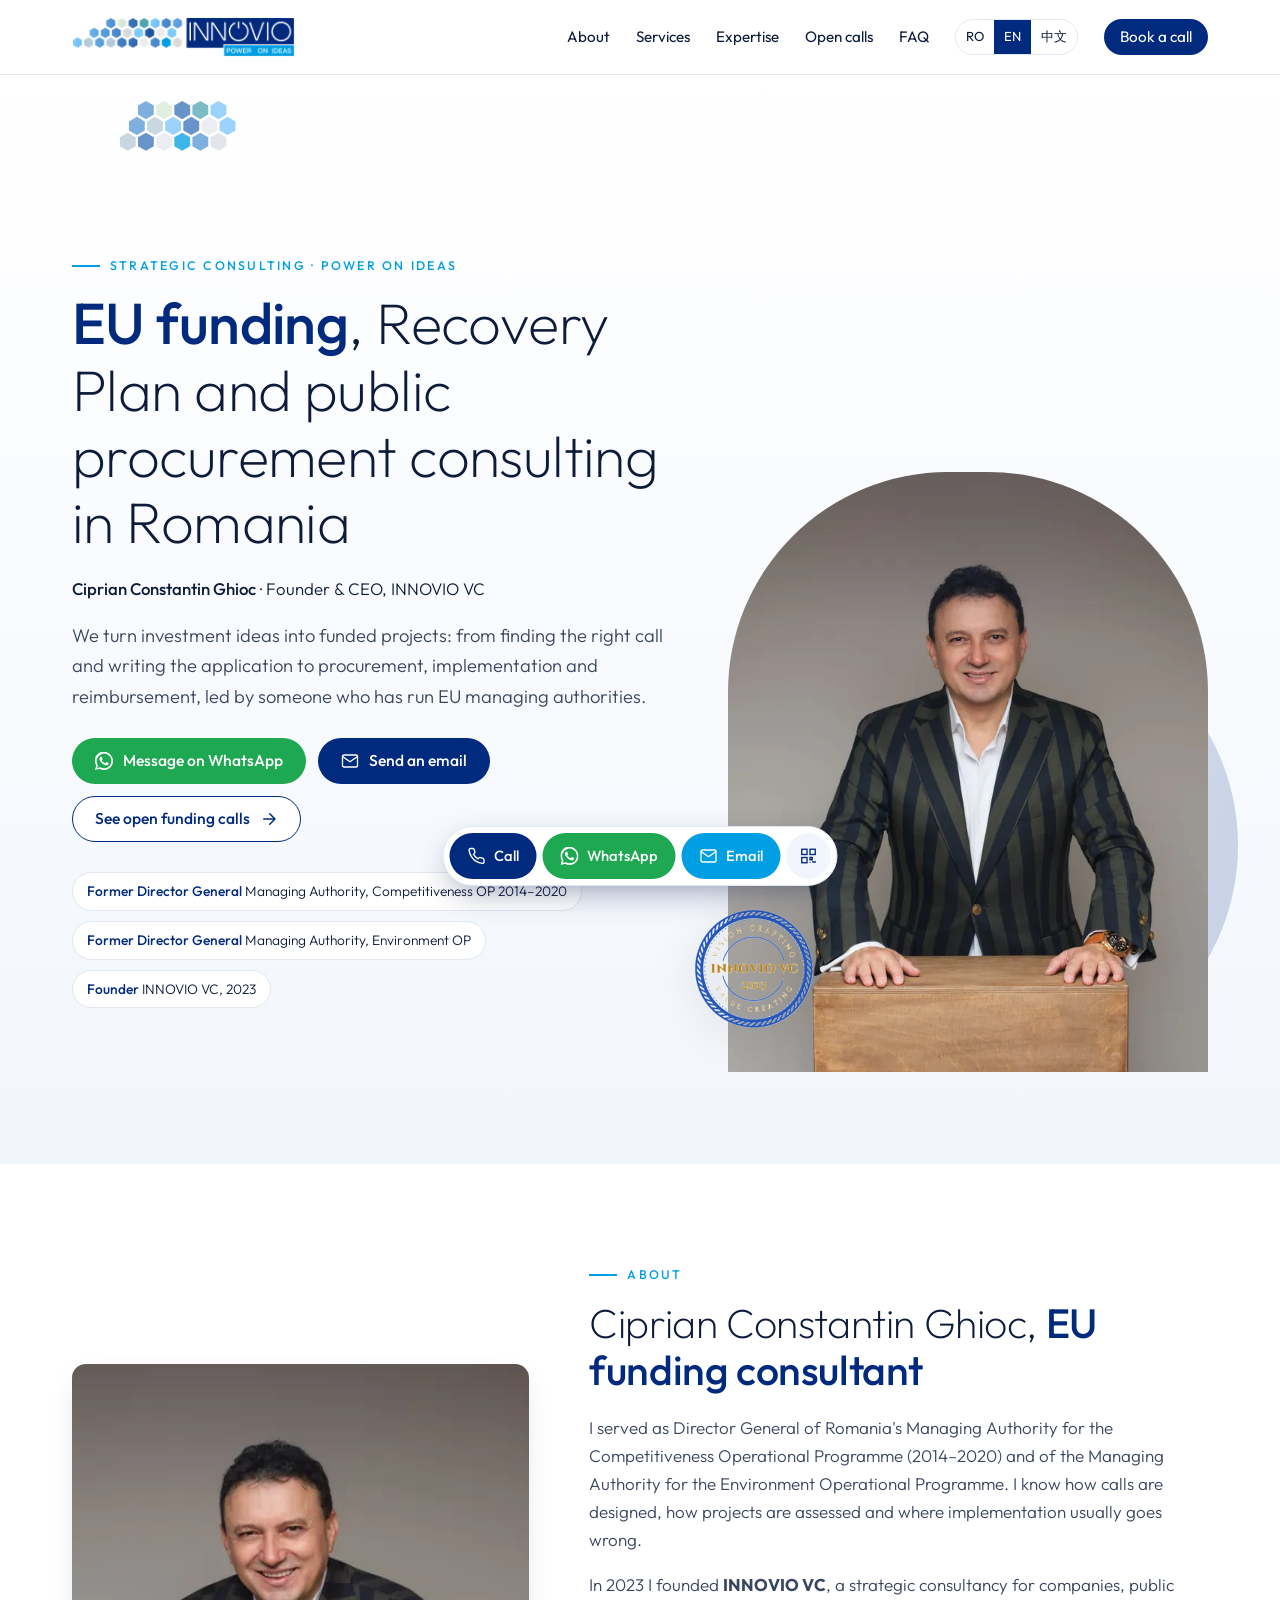
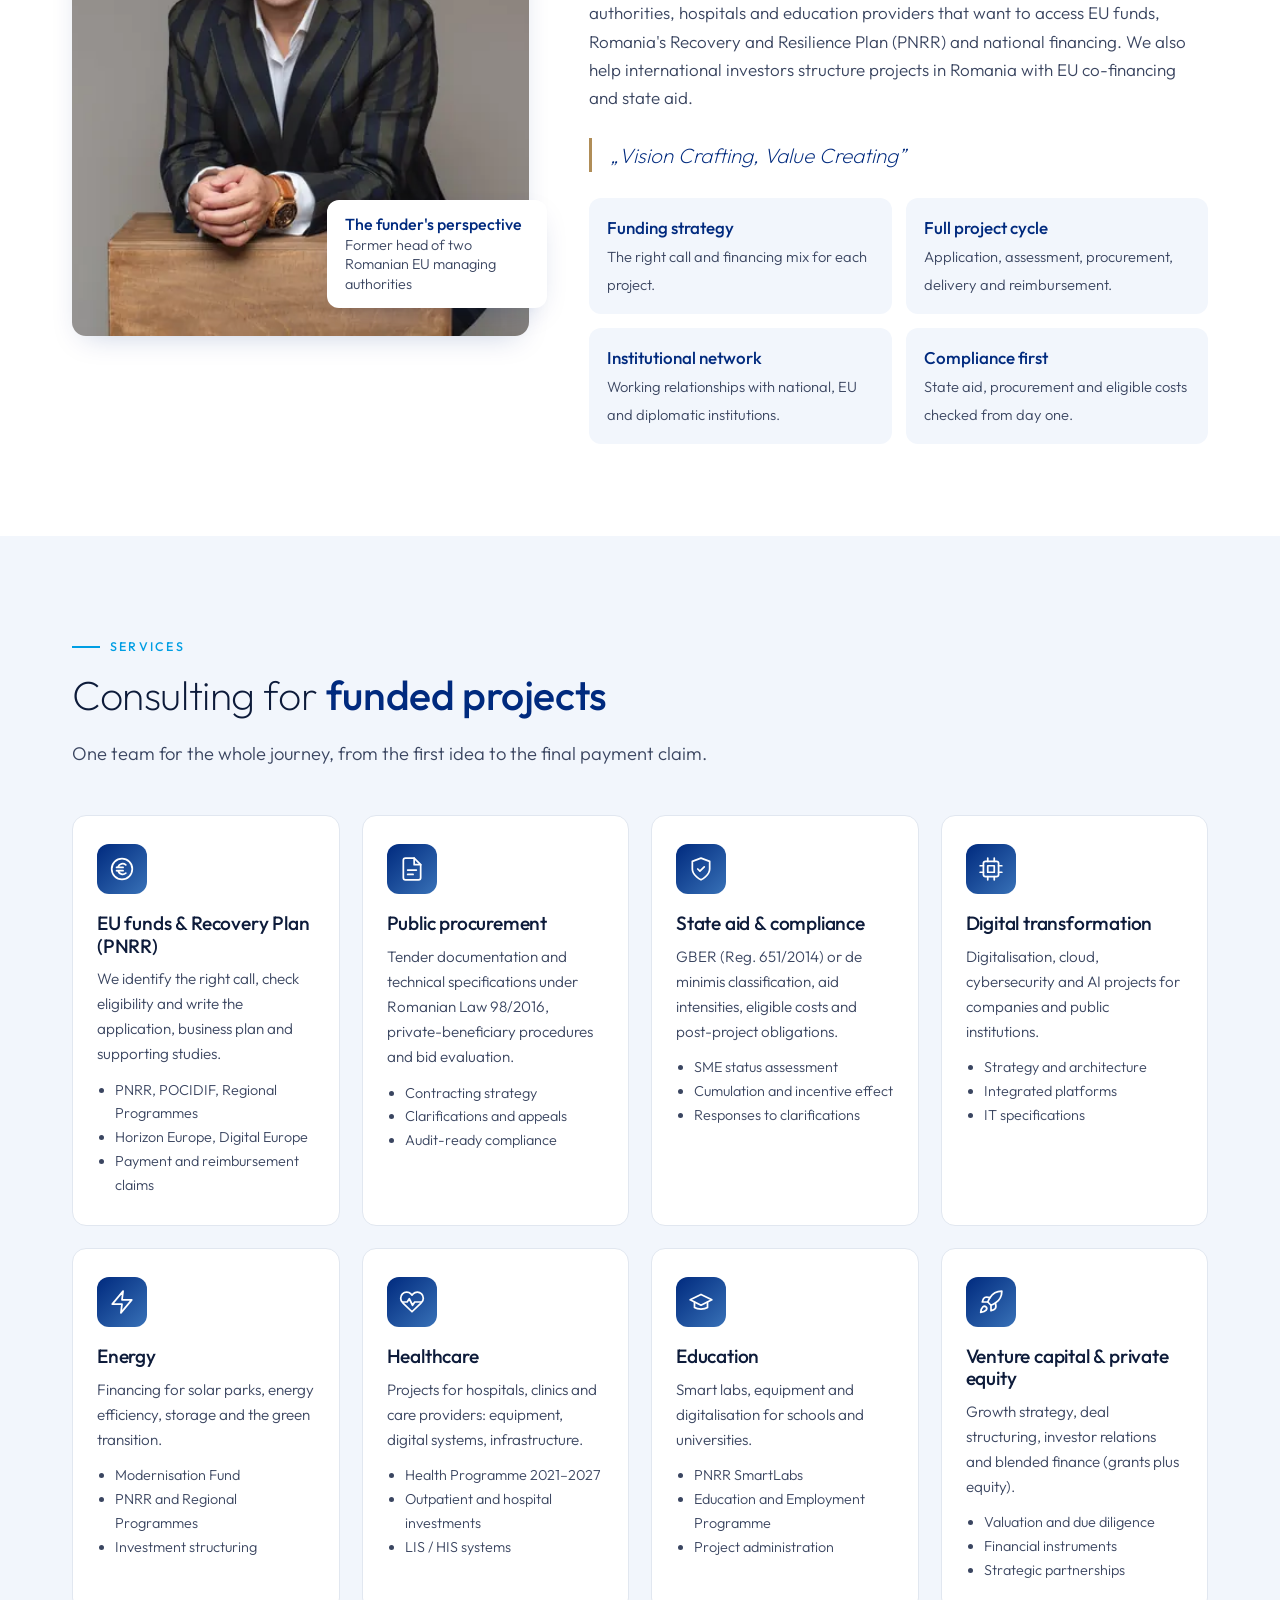
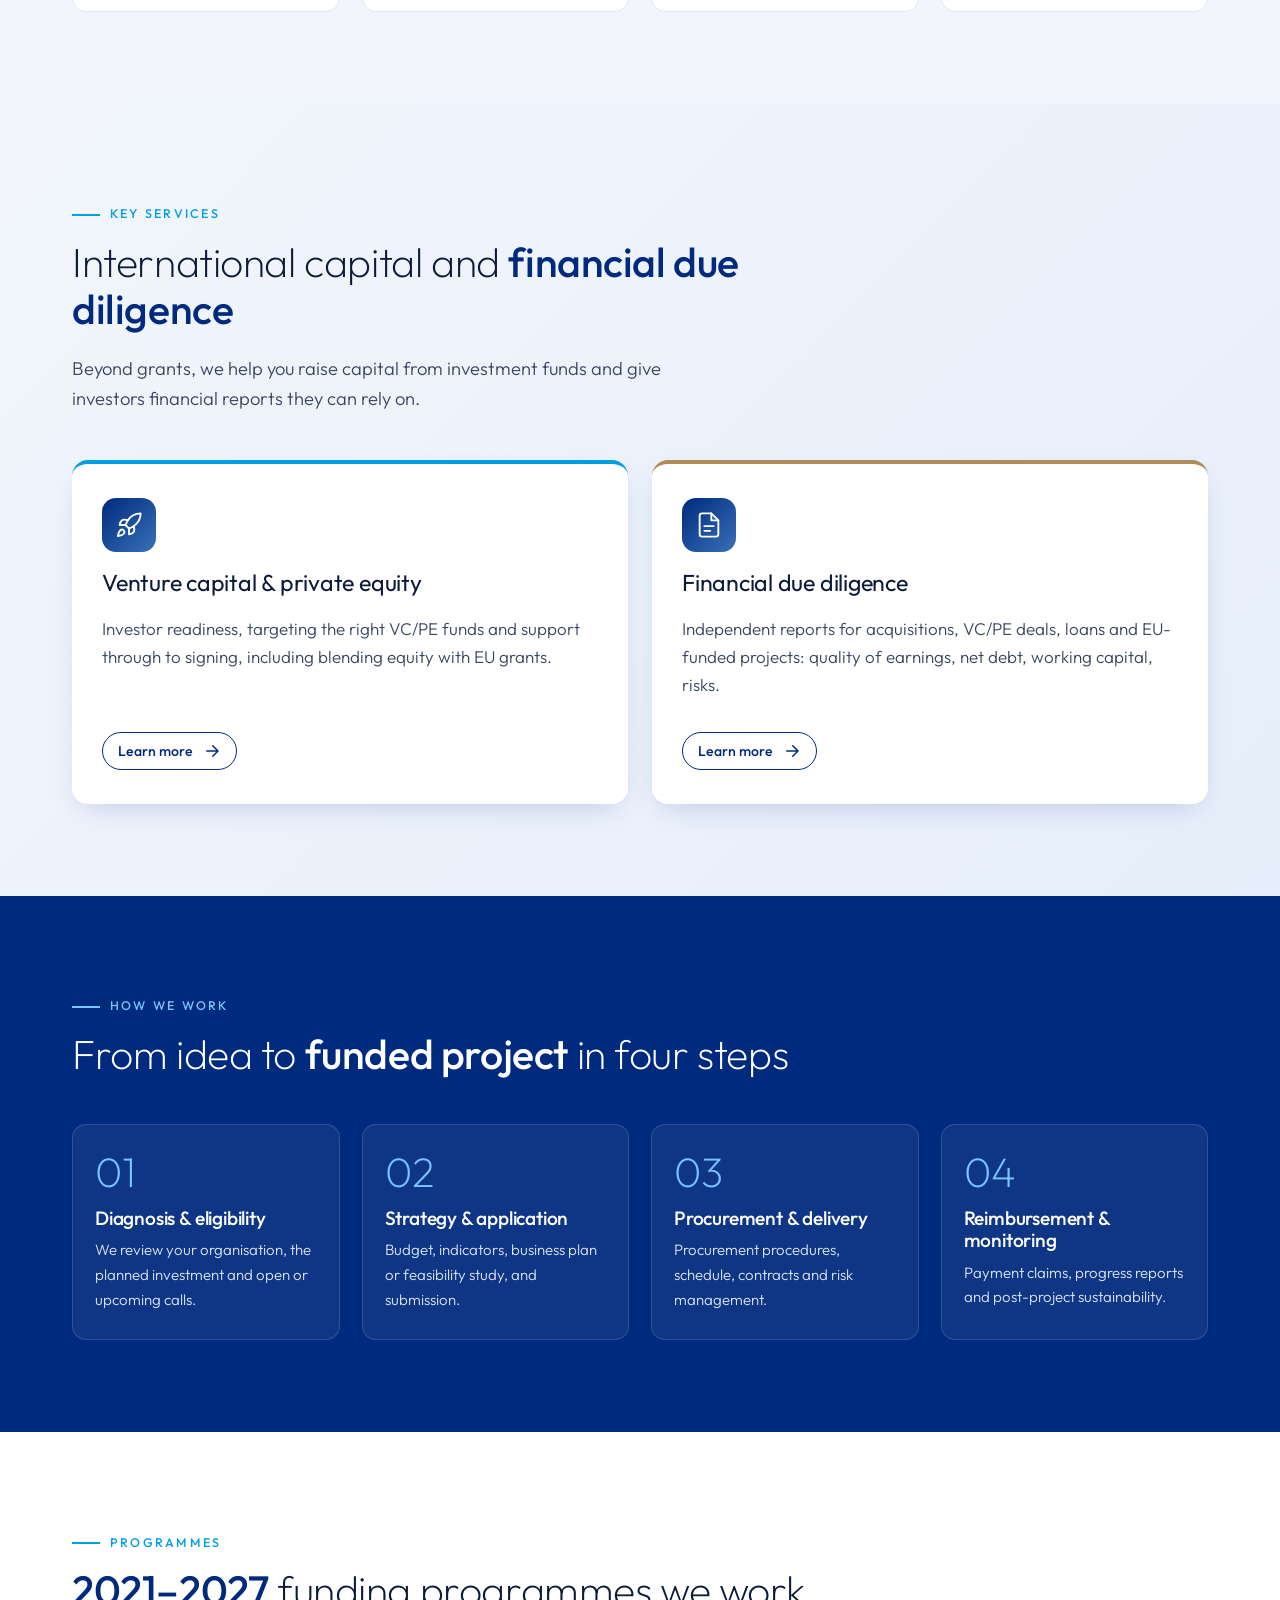
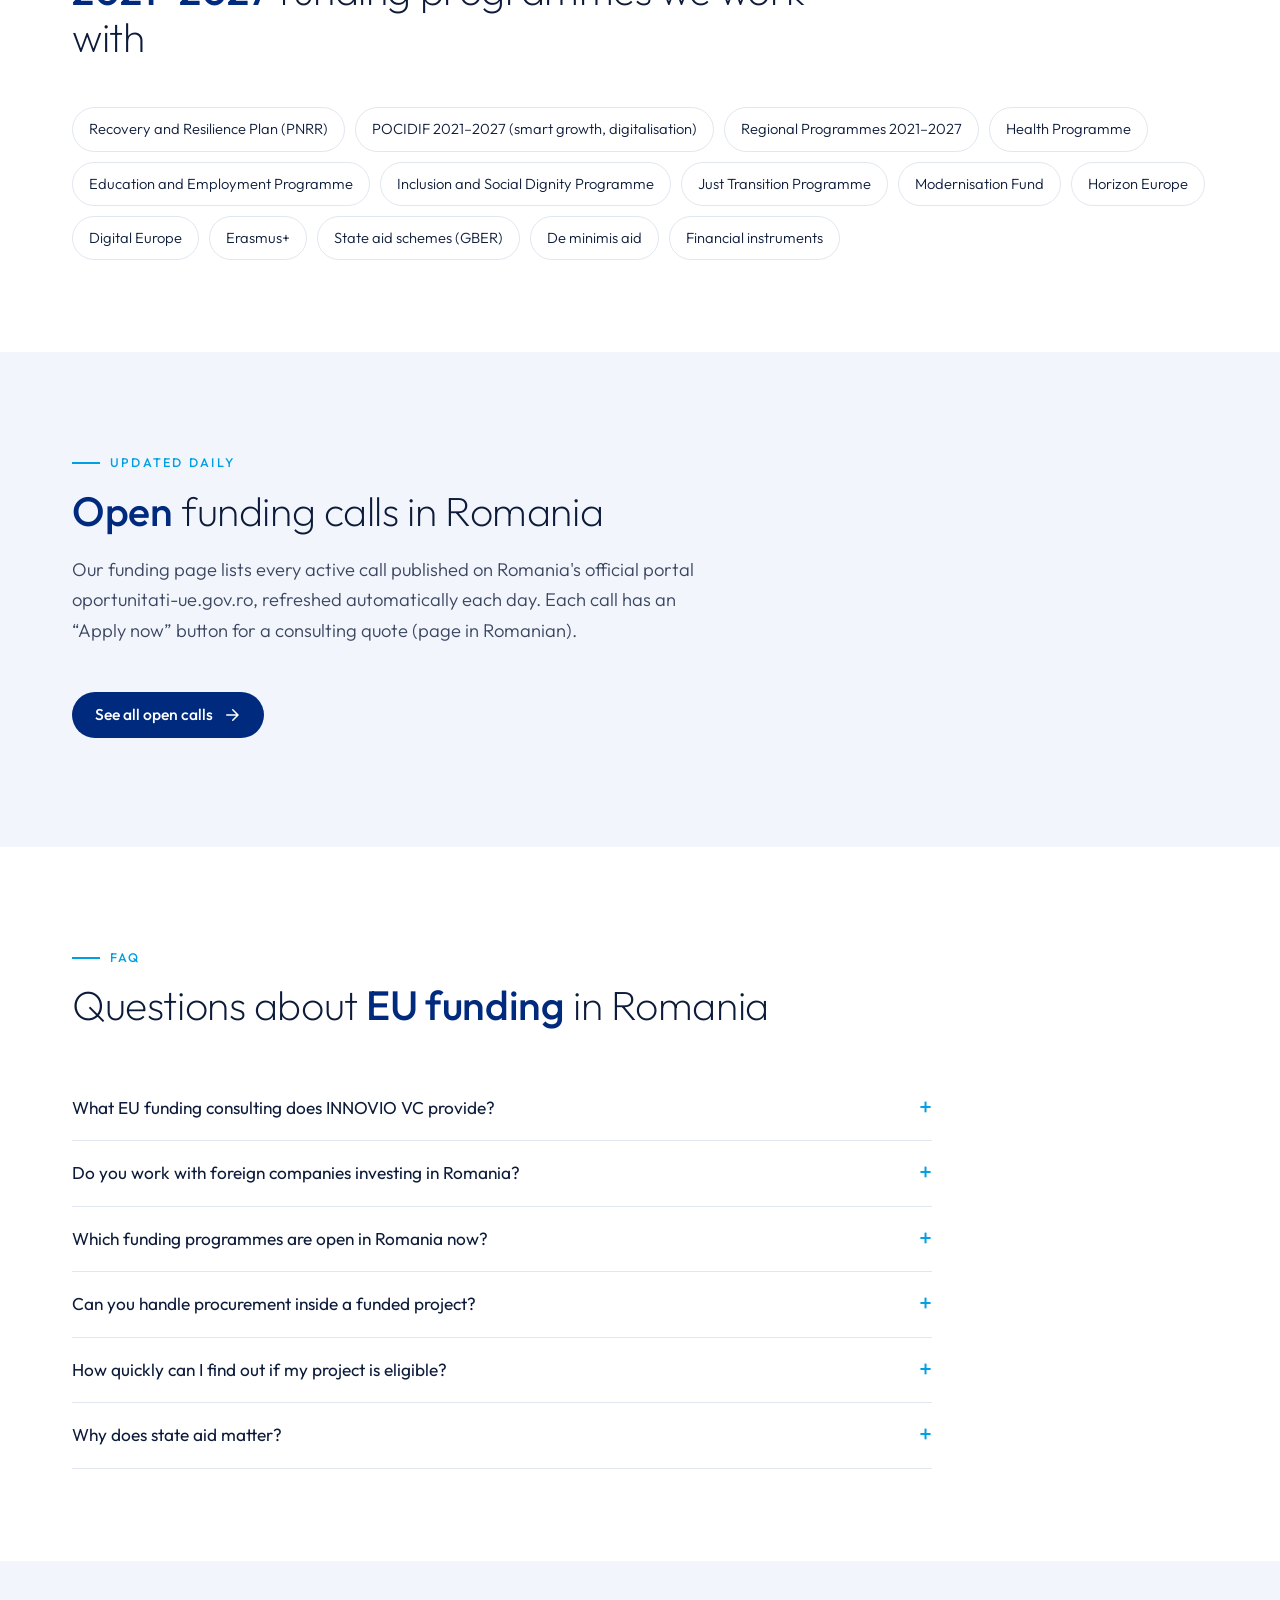
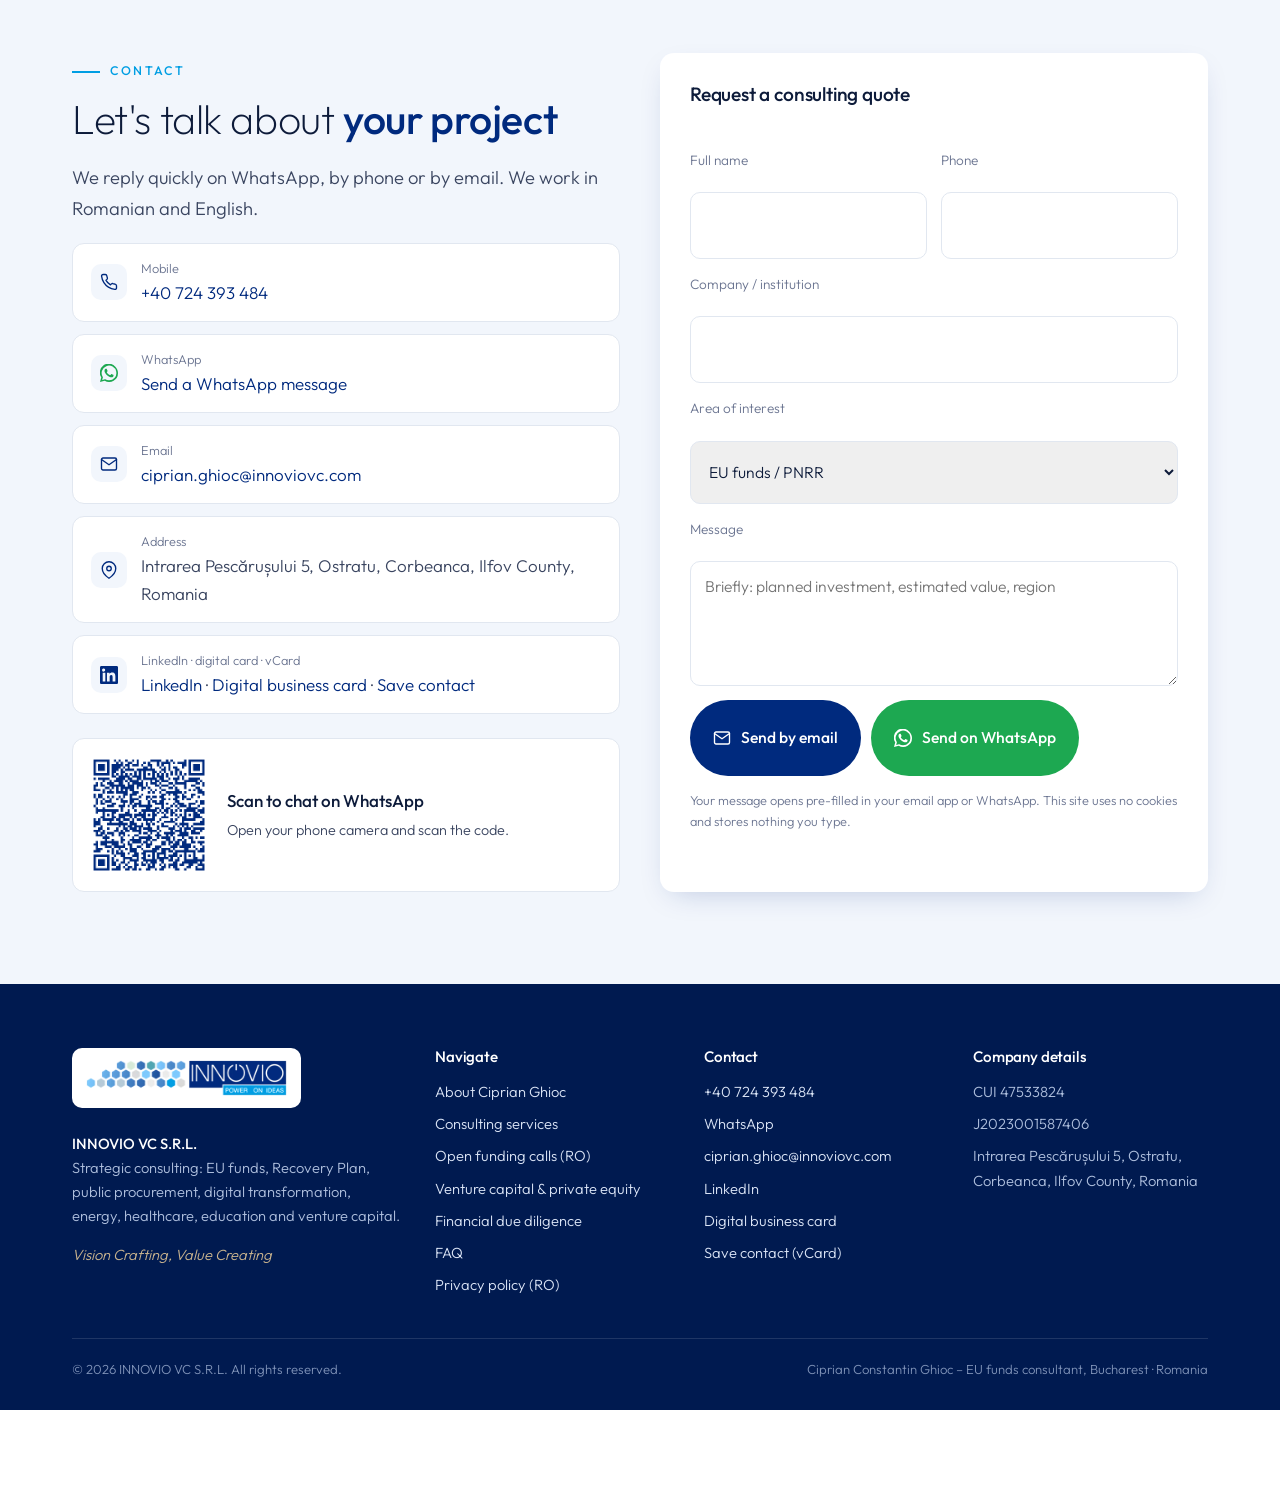
==== commit b1ed465f: "Actualizare fonduri europene 2026-11-22" ====
--- a/en/index.html
+++ b/en/index.html
@@ -21,7 +21,7 @@
 <link rel="preconnect" href="https://fonts.googleapis.com"><link rel="preconnect" href="https://fonts.gstatic.com" crossorigin>
 <link href="https://fonts.googleapis.com/css2?family=Outfit:wght@200;300;400;500&amp;display=swap" rel="stylesheet">
 <link rel="stylesheet" href="../assets/css/style.css">
-<script type="application/ld+json">{"@context": "https://schema.org", "@graph": [{"@type": "Person", "@id": "https://www.innoviovc.com/#ciprian", "name": "Ciprian Constantin Ghioc", "alternateName": "Ciprian Ghioc", "jobTitle": "Founder & CEO", "worksFor": {"@id": "https://www.innoviovc.com/#org"}, "url": "https://www.innoviovc.com/", "image": "https://www.innoviovc.com/assets/img/ciprian-ghioc-consultant-fonduri-europene-1200.jpg", "telephone": "+40724393484", "email": "__SITE_EMAIL__", "sameAs": ["https://www.linkedin.com/in/ciprian-constantin-ghioc-409647b0", "https://dixid.cards/cippy282-dl3j"], "description": "EU funds, Recovery Plan, public procurement and state aid consultant in Romania; former Director General of the Managing Authority for the Competitiveness Operational Programme (2014–2020) and the Environment Operational Programme.", "knowsLanguage": ["ro", "en"], "knowsAbout": ["EU funds", "Fonduri europene", "PNRR", "Recovery and Resilience Facility", "Public procurement", "Achiziții publice", "State aid", "GBER", "Digital transformation", "Energy", "Healthcare", "Education", "Venture capital"]}, {"@type": ["Organization", "ProfessionalService"], "@id": "https://www.innoviovc.com/#org", "name": "INNOVIO VC S.R.L.", "alternateName": "INNOVIO VC", "url": "https://www.innoviovc.com/", "logo": "https://www.innoviovc.com/assets/img/innovio-vc-logo-960.png", "image": "https://www.innoviovc.com/assets/img/og-ciprian-ghioc-innovio-vc.jpg", "slogan": "Vision Crafting, Value Creating", "foundingDate": "2023", "founder": {"@id": "https://www.innoviovc.com/#ciprian"}, "taxID": "47533824", "telephone": "+40724393484", "email": "__SITE_EMAIL__", "address": {"@type": "PostalAddress", "streetAddress": "Intrarea Pescărușului 5", "addressLocality": "Ostratu, Corbeanca", "addressRegion": "Ilfov", "addressCountry": "RO"}, "areaServed": ["RO", "EU"], "sameAs": ["https://www.linkedin.com/in/ciprian-constantin-ghioc-409647b0"], "availableLanguage": ["ro", "en"], "hasOfferCatalog": {"@type": "OfferCatalog", "name": "Services", "itemListElement": [{"@type": "Offer", "itemOffered": {"@type": "Service", "name": "EU funds & Recovery Plan (PNRR)"}}, {"@type": "Offer", "itemOffered": {"@type": "Service", "name": "Public procurement"}}, {"@type": "Offer", "itemOffered": {"@type": "Service", "name": "State aid & compliance"}}, {"@type": "Offer", "itemOffered": {"@type": "Service", "name": "Digital transformation"}}, {"@type": "Offer", "itemOffered": {"@type": "Service", "name": "Energy"}}, {"@type": "Offer", "itemOffered": {"@type": "Service", "name": "Healthcare"}}, {"@type": "Offer", "itemOffered": {"@type": "Service", "name": "Education"}}, {"@type": "Offer", "itemOffered": {"@type": "Service", "name": "Venture capital & private equity"}}]}}, {"@type": "WebSite", "@id": "https://www.innoviovc.com/#website", "url": "https://www.innoviovc.com/", "name": "INNOVIO VC – Ciprian Constantin Ghioc", "inLanguage": ["ro-RO", "en", "zh-Hans"], "publisher": {"@id": "https://www.innoviovc.com/#org"}}, {"@type": "WebPage", "@id": "https://www.innoviovc.com/en/#webpage", "url": "https://www.innoviovc.com/en/", "name": "EU Funds, Recovery Plan (PNRR) & Public Procurement Consulting in Romania | Ciprian Ghioc – INNOVIO VC", "isPartOf": {"@id": "https://www.innoviovc.com/#website"}, "about": {"@id": "https://www.innoviovc.com/#org"}, "inLanguage": "en", "dateModified": "2026-11-22"}, {"@type": "FAQPage", "@id": "https://www.innoviovc.com/en/#faq", "inLanguage": "en", "mainEntity": [{"@type": "Question", "name": "What EU funding consulting does INNOVIO VC provide?", "acceptedAnswer": {"@type": "Answer", "text": "We cover the full life cycle of a funded project: finding the right call, eligibility review, funding strategy, application and business plan, submission, assessment clarifications, procurement, implementation, reporting and payment claims."}}, {"@type": "Question", "name": "Do you work with foreign companies investing in Romania?", "acceptedAnswer": {"@type": "Answer", "text": "Yes. We help international investors understand which Romanian and EU programmes and state aid schemes apply to their investment, and we manage the application and compliance process locally."}}, {"@type": "Question", "name": "Which funding programmes are open in Romania now?", "acceptedAnswer": {"@type": "Answer", "text": "For 2021–2027 these include the Recovery and Resilience Plan (PNRR), POCIDIF, eight Regional Programmes, the Health Programme, the Education and Employment Programme and the Just Transition Programme, plus EU-managed programmes such as Horizon Europe and Digital Europe. Our open-calls page is updated daily from the official source."}}, {"@type": "Question", "name": "Can you handle procurement inside a funded project?", "acceptedAnswer": {"@type": "Answer", "text": "Yes. We prepare tender documents and specifications under Law 98/2016, run private-beneficiary procedures and evaluate bids so that costs remain eligible at audit."}}, {"@type": "Question", "name": "How quickly can I find out if my project is eligible?", "acceptedAnswer": {"@type": "Answer", "text": "Send us your sector, region, type of investment and estimated value on WhatsApp or by email, and we will reply with the relevant programmes and next steps."}}, {"@type": "Question", "name": "Why does state aid matter?", "acceptedAnswer": {"@type": "Answer", "text": "Most business grants are granted as state aid under the General Block Exemption Regulation (EU) 651/2014 or as de minimis aid. The classification determines aid intensity, eligible costs and your obligations after the project ends."}}]}]}</script>
+<script type="application/ld+json">{"@context": "https://schema.org", "@graph": [{"@type": "Person", "@id": "https://www.innoviovc.com/#ciprian", "name": "Ciprian Constantin Ghioc", "alternateName": "Ciprian Ghioc", "jobTitle": "Founder & CEO", "worksFor": {"@id": "https://www.innoviovc.com/#org"}, "url": "https://www.innoviovc.com/", "image": "https://www.innoviovc.com/assets/img/ciprian-ghioc-consultant-fonduri-europene-1200.jpg", "telephone": "+40724393484", "email": "ciprian.ghioc@innoviovc.com", "sameAs": ["https://www.linkedin.com/in/ciprian-constantin-ghioc-409647b0", "https://dixid.cards/cippy282-dl3j"], "description": "EU funds, Recovery Plan, public procurement and state aid consultant in Romania; former Director General of the Managing Authority for the Competitiveness Operational Programme (2014–2020) and the Environment Operational Programme.", "knowsLanguage": ["ro", "en"], "knowsAbout": ["EU funds", "Fonduri europene", "PNRR", "Recovery and Resilience Facility", "Public procurement", "Achiziții publice", "State aid", "GBER", "Digital transformation", "Energy", "Healthcare", "Education", "Venture capital"]}, {"@type": ["Organization", "ProfessionalService"], "@id": "https://www.innoviovc.com/#org", "name": "INNOVIO VC S.R.L.", "alternateName": "INNOVIO VC", "url": "https://www.innoviovc.com/", "logo": "https://www.innoviovc.com/assets/img/innovio-vc-logo-960.png", "image": "https://www.innoviovc.com/assets/img/og-ciprian-ghioc-innovio-vc.jpg", "slogan": "Vision Crafting, Value Creating", "foundingDate": "2023", "founder": {"@id": "https://www.innoviovc.com/#ciprian"}, "taxID": "47533824", "telephone": "+40724393484", "email": "ciprian.ghioc@innoviovc.com", "address": {"@type": "PostalAddress", "streetAddress": "Intrarea Pescărușului 5", "addressLocality": "Ostratu, Corbeanca", "addressRegion": "Ilfov", "addressCountry": "RO"}, "areaServed": ["RO", "EU"], "sameAs": ["https://www.linkedin.com/in/ciprian-constantin-ghioc-409647b0"], "availableLanguage": ["ro", "en"], "hasOfferCatalog": {"@type": "OfferCatalog", "name": "Services", "itemListElement": [{"@type": "Offer", "itemOffered": {"@type": "Service", "name": "EU funds & Recovery Plan (PNRR)"}}, {"@type": "Offer", "itemOffered": {"@type": "Service", "name": "Public procurement"}}, {"@type": "Offer", "itemOffered": {"@type": "Service", "name": "State aid & compliance"}}, {"@type": "Offer", "itemOffered": {"@type": "Service", "name": "Digital transformation"}}, {"@type": "Offer", "itemOffered": {"@type": "Service", "name": "Energy"}}, {"@type": "Offer", "itemOffered": {"@type": "Service", "name": "Healthcare"}}, {"@type": "Offer", "itemOffered": {"@type": "Service", "name": "Education"}}, {"@type": "Offer", "itemOffered": {"@type": "Service", "name": "Venture capital & private equity"}}]}}, {"@type": "WebSite", "@id": "https://www.innoviovc.com/#website", "url": "https://www.innoviovc.com/", "name": "INNOVIO VC – Ciprian Constantin Ghioc", "inLanguage": ["ro-RO", "en", "zh-Hans"], "publisher": {"@id": "https://www.innoviovc.com/#org"}}, {"@type": "WebPage", "@id": "https://www.innoviovc.com/en/#webpage", "url": "https://www.innoviovc.com/en/", "name": "EU Funds, Recovery Plan (PNRR) & Public Procurement Consulting in Romania | Ciprian Ghioc – INNOVIO VC", "isPartOf": {"@id": "https://www.innoviovc.com/#website"}, "about": {"@id": "https://www.innoviovc.com/#org"}, "inLanguage": "en", "dateModified": "2026-11-22"}, {"@type": "FAQPage", "@id": "https://www.innoviovc.com/en/#faq", "inLanguage": "en", "mainEntity": [{"@type": "Question", "name": "What EU funding consulting does INNOVIO VC provide?", "acceptedAnswer": {"@type": "Answer", "text": "We cover the full life cycle of a funded project: finding the right call, eligibility review, funding strategy, application and business plan, submission, assessment clarifications, procurement, implementation, reporting and payment claims."}}, {"@type": "Question", "name": "Do you work with foreign companies investing in Romania?", "acceptedAnswer": {"@type": "Answer", "text": "Yes. We help international investors understand which Romanian and EU programmes and state aid schemes apply to their investment, and we manage the application and compliance process locally."}}, {"@type": "Question", "name": "Which funding programmes are open in Romania now?", "acceptedAnswer": {"@type": "Answer", "text": "For 2021–2027 these include the Recovery and Resilience Plan (PNRR), POCIDIF, eight Regional Programmes, the Health Programme, the Education and Employment Programme and the Just Transition Programme, plus EU-managed programmes such as Horizon Europe and Digital Europe. Our open-calls page is updated daily from the official source."}}, {"@type": "Question", "name": "Can you handle procurement inside a funded project?", "acceptedAnswer": {"@type": "Answer", "text": "Yes. We prepare tender documents and specifications under Law 98/2016, run private-beneficiary procedures and evaluate bids so that costs remain eligible at audit."}}, {"@type": "Question", "name": "How quickly can I find out if my project is eligible?", "acceptedAnswer": {"@type": "Answer", "text": "Send us your sector, region, type of investment and estimated value on WhatsApp or by email, and we will reply with the relevant programmes and next steps."}}, {"@type": "Question", "name": "Why does state aid matter?", "acceptedAnswer": {"@type": "Answer", "text": "Most business grants are granted as state aid under the General Block Exemption Regulation (EU) 651/2014 or as de minimis aid. The classification determines aid intensity, eligible costs and your obligations after the project ends."}}]}]}</script>
 </head>
 <body>
 <a class="skip" href="#main">Skip to content</a>
@@ -47,7 +47,7 @@
    <p class="lead">We turn investment ideas into funded projects: from finding the right call and writing the application to procurement, implementation and reimbursement, led by someone who has run EU managing authorities.</p>
    <div class="cta-row">
     <a class="btn btn-wa" href="https://wa.me/40724393484?text=Hello%20Mr%20Ghioc%2C%20I%20would%20like%20to%20discuss%20EU%20funding%20(innoviovc.com)" target="_blank" rel="noopener"><svg viewBox="0 0 24 24" fill="currentColor" aria-hidden="true"><path d="M17.5 14.4c-.3-.1-1.8-.9-2-1-.3-.1-.5-.1-.7.1-.2.3-.8 1-.9 1.2-.2.2-.3.2-.6.1-.3-.1-1.3-.5-2.4-1.5-.9-.8-1.5-1.8-1.7-2.1-.2-.3 0-.5.1-.6l.4-.5c.2-.2.2-.3.3-.5.1-.2 0-.4 0-.5l-.9-2.2c-.2-.6-.5-.5-.7-.5h-.6c-.2 0-.5.1-.8.4-.3.3-1 1-1 2.5s1.1 2.9 1.2 3.1c.1.2 2.1 3.2 5.1 4.5.7.3 1.3.5 1.7.6.7.2 1.4.2 1.9.1.6-.1 1.8-.7 2-1.4.2-.7.2-1.3.2-1.4-.1-.2-.3-.3-.6-.4zM12 21.8c-1.8 0-3.5-.5-5-1.4l-.4-.2-3.7 1 1-3.6-.2-.4A9.8 9.8 0 1 1 12 21.8zm8.4-18.3A11.8 11.8 0 0 0 1.7 17.8L0 24l6.3-1.7A11.8 11.8 0 0 0 24 12c0-3.2-1.2-6.2-3.5-8.5z"/></svg> Message on WhatsApp</a>
-    <a class="btn btn-primary" href="mailto:__SITE_EMAIL__?subject=Consulting%20request%20(innoviovc.com)"><svg viewBox="0 0 24 24" fill="none" stroke="currentColor" stroke-width="1.8" stroke-linecap="round" stroke-linejoin="round" aria-hidden="true"><rect x="2" y="4" width="20" height="16" rx="2"/><path d="m22 6-10 7L2 6"/></svg> Send an email</a>
+    <a class="btn btn-primary" href="mailto:ciprian.ghioc@innoviovc.com?subject=Consulting%20request%20(innoviovc.com)"><svg viewBox="0 0 24 24" fill="none" stroke="currentColor" stroke-width="1.8" stroke-linecap="round" stroke-linejoin="round" aria-hidden="true"><rect x="2" y="4" width="20" height="16" rx="2"/><path d="m22 6-10 7L2 6"/></svg> Send an email</a>
     <a class="btn btn-ghost" href="#fonduri">See open funding calls <svg viewBox="0 0 24 24" fill="none" stroke="currentColor" stroke-width="2" stroke-linecap="round" stroke-linejoin="round" aria-hidden="true"><path d="M5 12h14M13 5l7 7-7 7"/></svg></a>
    </div>
    <ul class="creds"><li><b>Former Director General</b> Managing Authority, Competitiveness OP 2014–2020</li><li><b>Former Director General</b> Managing Authority, Environment OP</li><li><b>Founder</b> INNOVIO VC, 2023</li></ul>
@@ -93,7 +93,7 @@
   <ul class="contact-list">
    <li><span class="k"><svg viewBox="0 0 24 24" fill="none" stroke="currentColor" stroke-width="1.8" stroke-linecap="round" stroke-linejoin="round" aria-hidden="true"><path d="M22 16.9v3a2 2 0 0 1-2.2 2 19.8 19.8 0 0 1-8.6-3.1 19.5 19.5 0 0 1-6-6A19.8 19.8 0 0 1 2.1 4.2 2 2 0 0 1 4.1 2h3a2 2 0 0 1 2 1.7c.1.9.4 1.8.7 2.7a2 2 0 0 1-.5 2.1L8 9.8a16 16 0 0 0 6 6l1.3-1.3a2 2 0 0 1 2.1-.4c.9.3 1.8.6 2.7.7a2 2 0 0 1 1.7 2z"/></svg></span><div><small>Mobile</small><a href="tel:+40724393484">+40 724 393 484</a></div></li>
    <li><span class="k" style="color:var(--wa)"><svg viewBox="0 0 24 24" fill="currentColor" aria-hidden="true"><path d="M17.5 14.4c-.3-.1-1.8-.9-2-1-.3-.1-.5-.1-.7.1-.2.3-.8 1-.9 1.2-.2.2-.3.2-.6.1-.3-.1-1.3-.5-2.4-1.5-.9-.8-1.5-1.8-1.7-2.1-.2-.3 0-.5.1-.6l.4-.5c.2-.2.2-.3.3-.5.1-.2 0-.4 0-.5l-.9-2.2c-.2-.6-.5-.5-.7-.5h-.6c-.2 0-.5.1-.8.4-.3.3-1 1-1 2.5s1.1 2.9 1.2 3.1c.1.2 2.1 3.2 5.1 4.5.7.3 1.3.5 1.7.6.7.2 1.4.2 1.9.1.6-.1 1.8-.7 2-1.4.2-.7.2-1.3.2-1.4-.1-.2-.3-.3-.6-.4zM12 21.8c-1.8 0-3.5-.5-5-1.4l-.4-.2-3.7 1 1-3.6-.2-.4A9.8 9.8 0 1 1 12 21.8zm8.4-18.3A11.8 11.8 0 0 0 1.7 17.8L0 24l6.3-1.7A11.8 11.8 0 0 0 24 12c0-3.2-1.2-6.2-3.5-8.5z"/></svg></span><div><small>WhatsApp</small><a href="https://wa.me/40724393484?text=Hello%20Mr%20Ghioc%2C%20I%20would%20like%20to%20discuss%20EU%20funding%20(innoviovc.com)" target="_blank" rel="noopener">Send a WhatsApp message</a></div></li>
-   <li><span class="k"><svg viewBox="0 0 24 24" fill="none" stroke="currentColor" stroke-width="1.8" stroke-linecap="round" stroke-linejoin="round" aria-hidden="true"><rect x="2" y="4" width="20" height="16" rx="2"/><path d="m22 6-10 7L2 6"/></svg></span><div><small>Email</small><a href="mailto:__SITE_EMAIL__">__SITE_EMAIL__</a></div></li>
+   <li><span class="k"><svg viewBox="0 0 24 24" fill="none" stroke="currentColor" stroke-width="1.8" stroke-linecap="round" stroke-linejoin="round" aria-hidden="true"><rect x="2" y="4" width="20" height="16" rx="2"/><path d="m22 6-10 7L2 6"/></svg></span><div><small>Email</small><a href="mailto:ciprian.ghioc@innoviovc.com">ciprian.ghioc@innoviovc.com</a></div></li>
    <li><span class="k"><svg viewBox="0 0 24 24" fill="none" stroke="currentColor" stroke-width="1.8" stroke-linecap="round" stroke-linejoin="round" aria-hidden="true"><path d="M21 10c0 7-9 13-9 13S3 17 3 10a9 9 0 1 1 18 0z"/><circle cx="12" cy="10" r="3"/></svg></span><div><small>Address</small>Intrarea Pescărușului 5, Ostratu, Corbeanca, Ilfov County, Romania</div></li>
    <li><span class="k"><svg viewBox="0 0 24 24" fill="currentColor" aria-hidden="true"><path d="M20.4 20.5h-3.6v-5.6c0-1.3 0-3-1.8-3s-2.1 1.4-2.1 2.9v5.7H9.3V9h3.4v1.6h.1c.5-.9 1.6-1.8 3.4-1.8 3.6 0 4.3 2.4 4.3 5.5v6.2zM5.3 7.4a2.1 2.1 0 1 1 0-4.1 2.1 2.1 0 0 1 0 4.1zM7.1 20.5H3.6V9h3.5v11.5zM22.2 0H1.8C.8 0 0 .8 0 1.7v20.6c0 .9.8 1.7 1.8 1.7h20.4c1 0 1.8-.8 1.8-1.7V1.7C24 .8 23.2 0 22.2 0z"/></svg></span><div><small>LinkedIn · digital card · vCard</small><a href="https://www.linkedin.com/in/ciprian-constantin-ghioc-409647b0" target="_blank" rel="noopener">LinkedIn</a> · <a href="https://dixid.cards/cippy282-dl3j" target="_blank" rel="noopener">Digital business card</a> · <a href="../ciprian-ghioc.vcf" download>Save contact</a></div></li>
   </ul>
@@ -116,7 +116,7 @@
    <div><span class="logo-card"><img src="../assets/img/innovio-vc-logo-480.webp" width="200" height="36" alt="INNOVIO VC" loading="lazy"></span>
     <p><strong style="color:#fff;font-weight:500">INNOVIO VC S.R.L.</strong><br>Strategic consulting: EU funds, Recovery Plan, public procurement, digital transformation, energy, healthcare, education and venture capital.</p><p style="font-style:italic;color:#C9B48E">Vision Crafting, Value Creating</p></div>
    <div><h4>Navigate</h4><ul><li><a href="../en/#despre">About Ciprian Ghioc</a></li><li><a href="../en/#servicii">Consulting services</a></li><li><a href="../fonduri-europene/">Open funding calls (RO)</a></li><li><a href="../en/venture-capital-private-equity.html">Venture capital & private equity</a></li><li><a href="../en/financial-due-diligence.html">Financial due diligence</a></li><li><a href="../en/#intrebari">FAQ</a></li><li><a href="../politica-de-confidentialitate/">Privacy policy (RO)</a></li></ul></div>
-   <div><h4>Contact</h4><ul><li><a href="tel:+40724393484">+40 724 393 484</a></li><li><a href="https://wa.me/40724393484?text=Hello%20Mr%20Ghioc%2C%20I%20would%20like%20to%20discuss%20EU%20funding%20(innoviovc.com)" rel="noopener" target="_blank">WhatsApp</a></li><li><a href="mailto:__SITE_EMAIL__">__SITE_EMAIL__</a></li><li><a href="https://www.linkedin.com/in/ciprian-constantin-ghioc-409647b0" rel="noopener" target="_blank">LinkedIn</a></li><li><a href="https://dixid.cards/cippy282-dl3j" rel="noopener" target="_blank">Digital business card</a></li><li><a href="../ciprian-ghioc.vcf" download>Save contact (vCard)</a></li></ul></div>
+   <div><h4>Contact</h4><ul><li><a href="tel:+40724393484">+40 724 393 484</a></li><li><a href="https://wa.me/40724393484?text=Hello%20Mr%20Ghioc%2C%20I%20would%20like%20to%20discuss%20EU%20funding%20(innoviovc.com)" rel="noopener" target="_blank">WhatsApp</a></li><li><a href="mailto:ciprian.ghioc@innoviovc.com">ciprian.ghioc@innoviovc.com</a></li><li><a href="https://www.linkedin.com/in/ciprian-constantin-ghioc-409647b0" rel="noopener" target="_blank">LinkedIn</a></li><li><a href="https://dixid.cards/cippy282-dl3j" rel="noopener" target="_blank">Digital business card</a></li><li><a href="../ciprian-ghioc.vcf" download>Save contact (vCard)</a></li></ul></div>
    <div><h4>Company details</h4><ul><li>CUI 47533824</li><li>J2023001587406</li><li>Intrarea Pescărușului 5, Ostratu, Corbeanca, Ilfov County, Romania</li></ul></div>
   </div>
   <div class="legal"><span>© <span data-year>2026</span> INNOVIO VC S.R.L. All rights reserved.</span><span>Ciprian Constantin Ghioc – EU funds consultant, Bucharest · Romania</span></div>
@@ -125,7 +125,7 @@
 <div class="contact-bar" role="complementary" aria-label="Contact">
  <a class="cb-phone" href="tel:+40724393484" aria-label="Call: +40 724 393 484"><svg viewBox="0 0 24 24" fill="none" stroke="currentColor" stroke-width="1.8" stroke-linecap="round" stroke-linejoin="round" aria-hidden="true"><path d="M22 16.9v3a2 2 0 0 1-2.2 2 19.8 19.8 0 0 1-8.6-3.1 19.5 19.5 0 0 1-6-6A19.8 19.8 0 0 1 2.1 4.2 2 2 0 0 1 4.1 2h3a2 2 0 0 1 2 1.7c.1.9.4 1.8.7 2.7a2 2 0 0 1-.5 2.1L8 9.8a16 16 0 0 0 6 6l1.3-1.3a2 2 0 0 1 2.1-.4c.9.3 1.8.6 2.7.7a2 2 0 0 1 1.7 2z"/></svg><span>Call</span></a>
  <a class="cb-wa" href="https://wa.me/40724393484?text=Hello%20Mr%20Ghioc%2C%20I%20would%20like%20to%20discuss%20EU%20funding%20(innoviovc.com)" target="_blank" rel="noopener" aria-label="WhatsApp"><svg viewBox="0 0 24 24" fill="currentColor" aria-hidden="true"><path d="M17.5 14.4c-.3-.1-1.8-.9-2-1-.3-.1-.5-.1-.7.1-.2.3-.8 1-.9 1.2-.2.2-.3.2-.6.1-.3-.1-1.3-.5-2.4-1.5-.9-.8-1.5-1.8-1.7-2.1-.2-.3 0-.5.1-.6l.4-.5c.2-.2.2-.3.3-.5.1-.2 0-.4 0-.5l-.9-2.2c-.2-.6-.5-.5-.7-.5h-.6c-.2 0-.5.1-.8.4-.3.3-1 1-1 2.5s1.1 2.9 1.2 3.1c.1.2 2.1 3.2 5.1 4.5.7.3 1.3.5 1.7.6.7.2 1.4.2 1.9.1.6-.1 1.8-.7 2-1.4.2-.7.2-1.3.2-1.4-.1-.2-.3-.3-.6-.4zM12 21.8c-1.8 0-3.5-.5-5-1.4l-.4-.2-3.7 1 1-3.6-.2-.4A9.8 9.8 0 1 1 12 21.8zm8.4-18.3A11.8 11.8 0 0 0 1.7 17.8L0 24l6.3-1.7A11.8 11.8 0 0 0 24 12c0-3.2-1.2-6.2-3.5-8.5z"/></svg><span>WhatsApp</span></a>
- <a class="cb-mail" href="mailto:__SITE_EMAIL__?subject=Consulting%20request%20(innoviovc.com)" aria-label="Email"><svg viewBox="0 0 24 24" fill="none" stroke="currentColor" stroke-width="1.8" stroke-linecap="round" stroke-linejoin="round" aria-hidden="true"><rect x="2" y="4" width="20" height="16" rx="2"/><path d="m22 6-10 7L2 6"/></svg><span>Email</span></a>
+ <a class="cb-mail" href="mailto:ciprian.ghioc@innoviovc.com?subject=Consulting%20request%20(innoviovc.com)" aria-label="Email"><svg viewBox="0 0 24 24" fill="none" stroke="currentColor" stroke-width="1.8" stroke-linecap="round" stroke-linejoin="round" aria-hidden="true"><rect x="2" y="4" width="20" height="16" rx="2"/><path d="m22 6-10 7L2 6"/></svg><span>Email</span></a>
  <a class="cb-qr" href="https://wa.me/40724393484?text=Hello%20Mr%20Ghioc%2C%20I%20would%20like%20to%20discuss%20EU%20funding%20(innoviovc.com)" target="_blank" rel="noopener" aria-label="QR WhatsApp"><svg viewBox="0 0 24 24" fill="none" stroke="currentColor" stroke-width="1.8" aria-hidden="true"><rect x="3" y="3" width="7" height="7"/><rect x="14" y="3" width="7" height="7"/><rect x="3" y="14" width="7" height="7"/><path d="M14 14h3v3h-3zM20 14v.01M17 20h4v1M14 20v1"/></svg><span class="pop"><img src="../assets/img/qr-whatsapp-ciprian-ghioc.png" width="146" height="146" alt="QR WhatsApp" loading="lazy">Scan for WhatsApp</span></a>
 </div>
 <div class="modal" id="apply-modal" aria-hidden="true" role="dialog" aria-labelledby="apply-title">
--- a/assets/css/style.css
+++ b/assets/css/style.css
@@ -235,3 +235,18 @@
 .lang-switch a:hover{color:var(--cyan)}.lang-switch a[aria-current]:hover{color:#fff}
 html[lang^=zh] body{font-family:"Outfit","PingFang SC","Hiragino Sans GB","Microsoft YaHei","Noto Sans SC",system-ui,sans-serif}
 html[lang^=zh] h1,html[lang^=zh] h2{font-weight:300;letter-spacing:0}
+/* key services band */
+.key-band{background:linear-gradient(135deg,#F2F6FC 0%,#E6EEFB 100%)}
+.kgrid{display:grid;grid-template-columns:1fr 1fr;gap:24px}
+.kcard{background:#fff;border-radius:16px;padding:34px 30px;box-shadow:var(--shadow);border-top:4px solid var(--cyan);display:flex;flex-direction:column;gap:6px}
+.kcard:nth-child(2){border-top-color:var(--gold)}
+.kcard .ico{width:54px;height:54px;border-radius:14px;display:grid;place-items:center;background:linear-gradient(135deg,var(--admiral),var(--mid));color:#fff;margin-bottom:12px}
+.kcard .ico svg{width:28px;height:28px}
+.kcard h3{font-size:1.45rem;font-weight:400}
+.kcard p{flex:1}
+.kcard .btn{align-self:flex-start;margin-top:10px}
+.ticks{list-style:none;padding:0;margin:0;display:grid;gap:12px}
+.ticks li{padding-left:30px;position:relative}
+.ticks li:before{content:"";position:absolute;left:0;top:.45em;width:16px;height:9px;border-left:2px solid var(--cyan);border-bottom:2px solid var(--cyan);transform:rotate(-45deg)}
+@media (max-width:820px){.kgrid{grid-template-columns:1fr}}
+.page-hero h1 strong{color:#fff;font-weight:500}
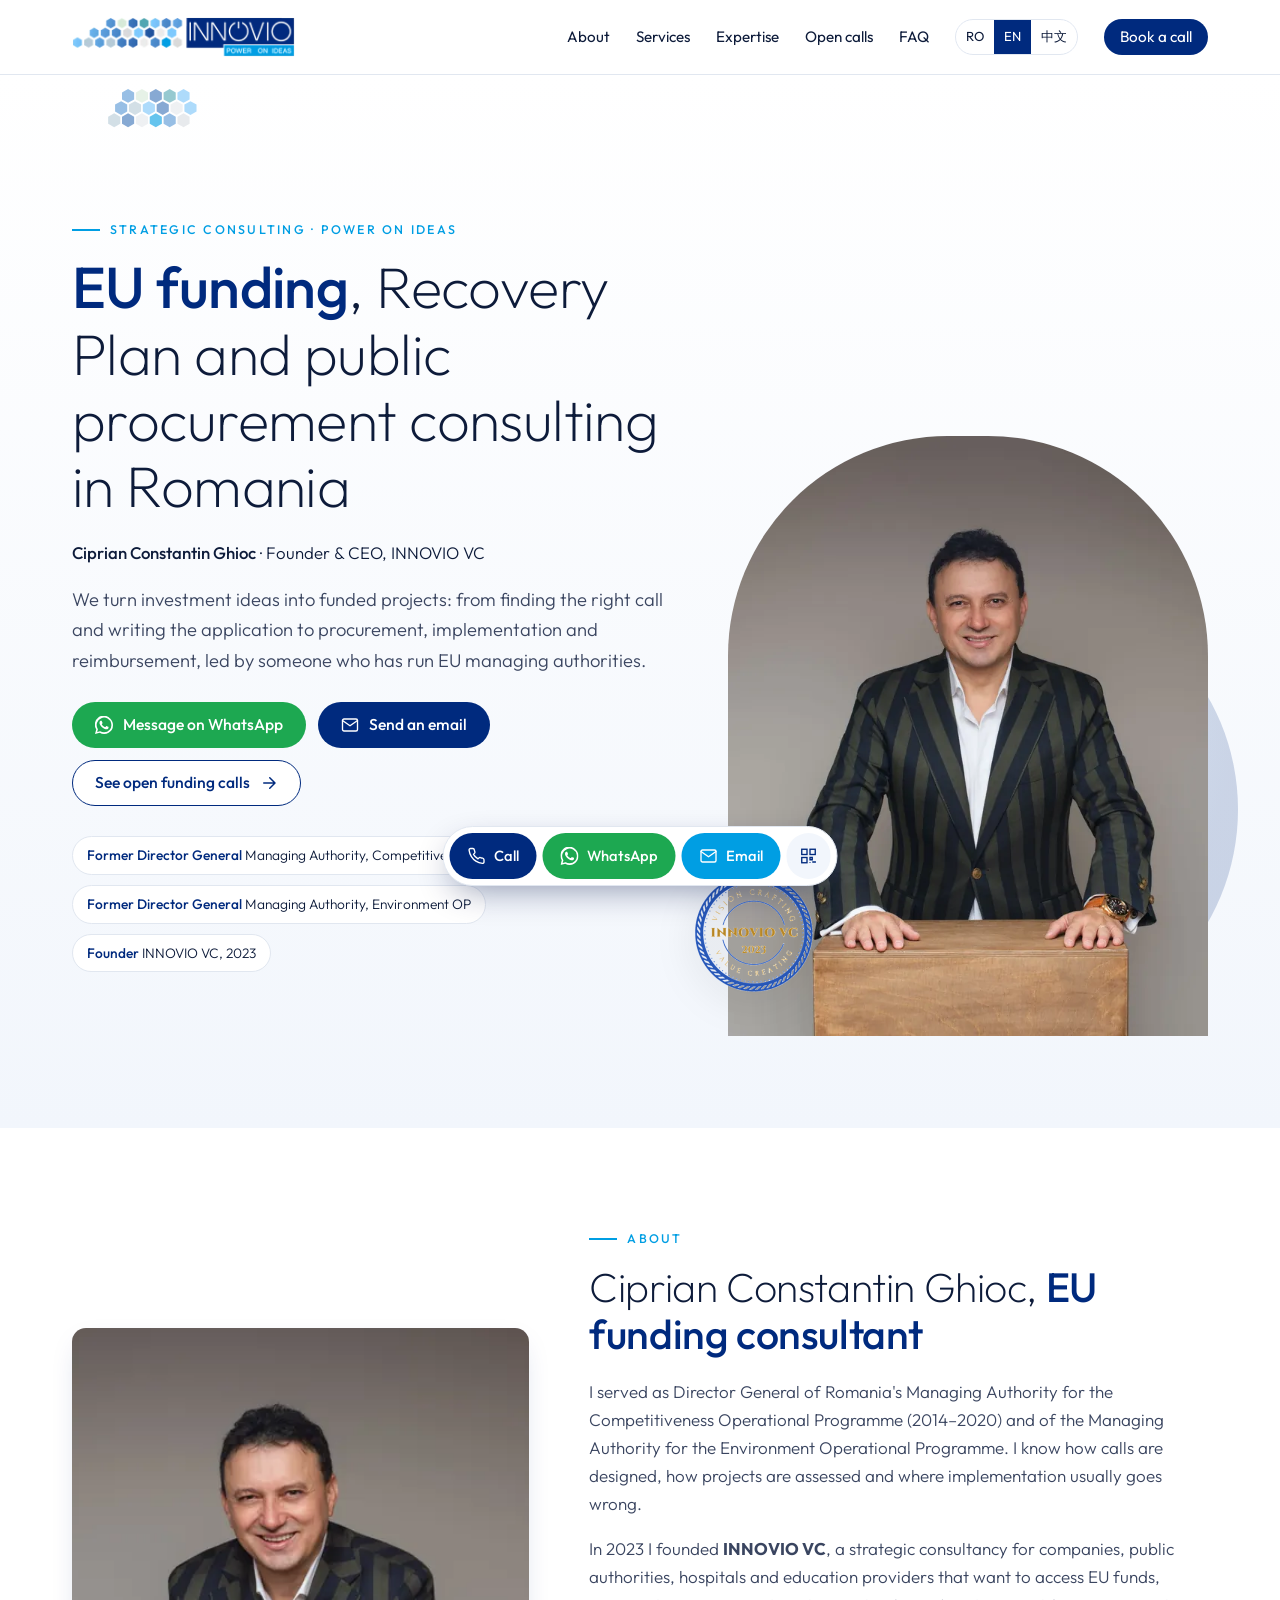
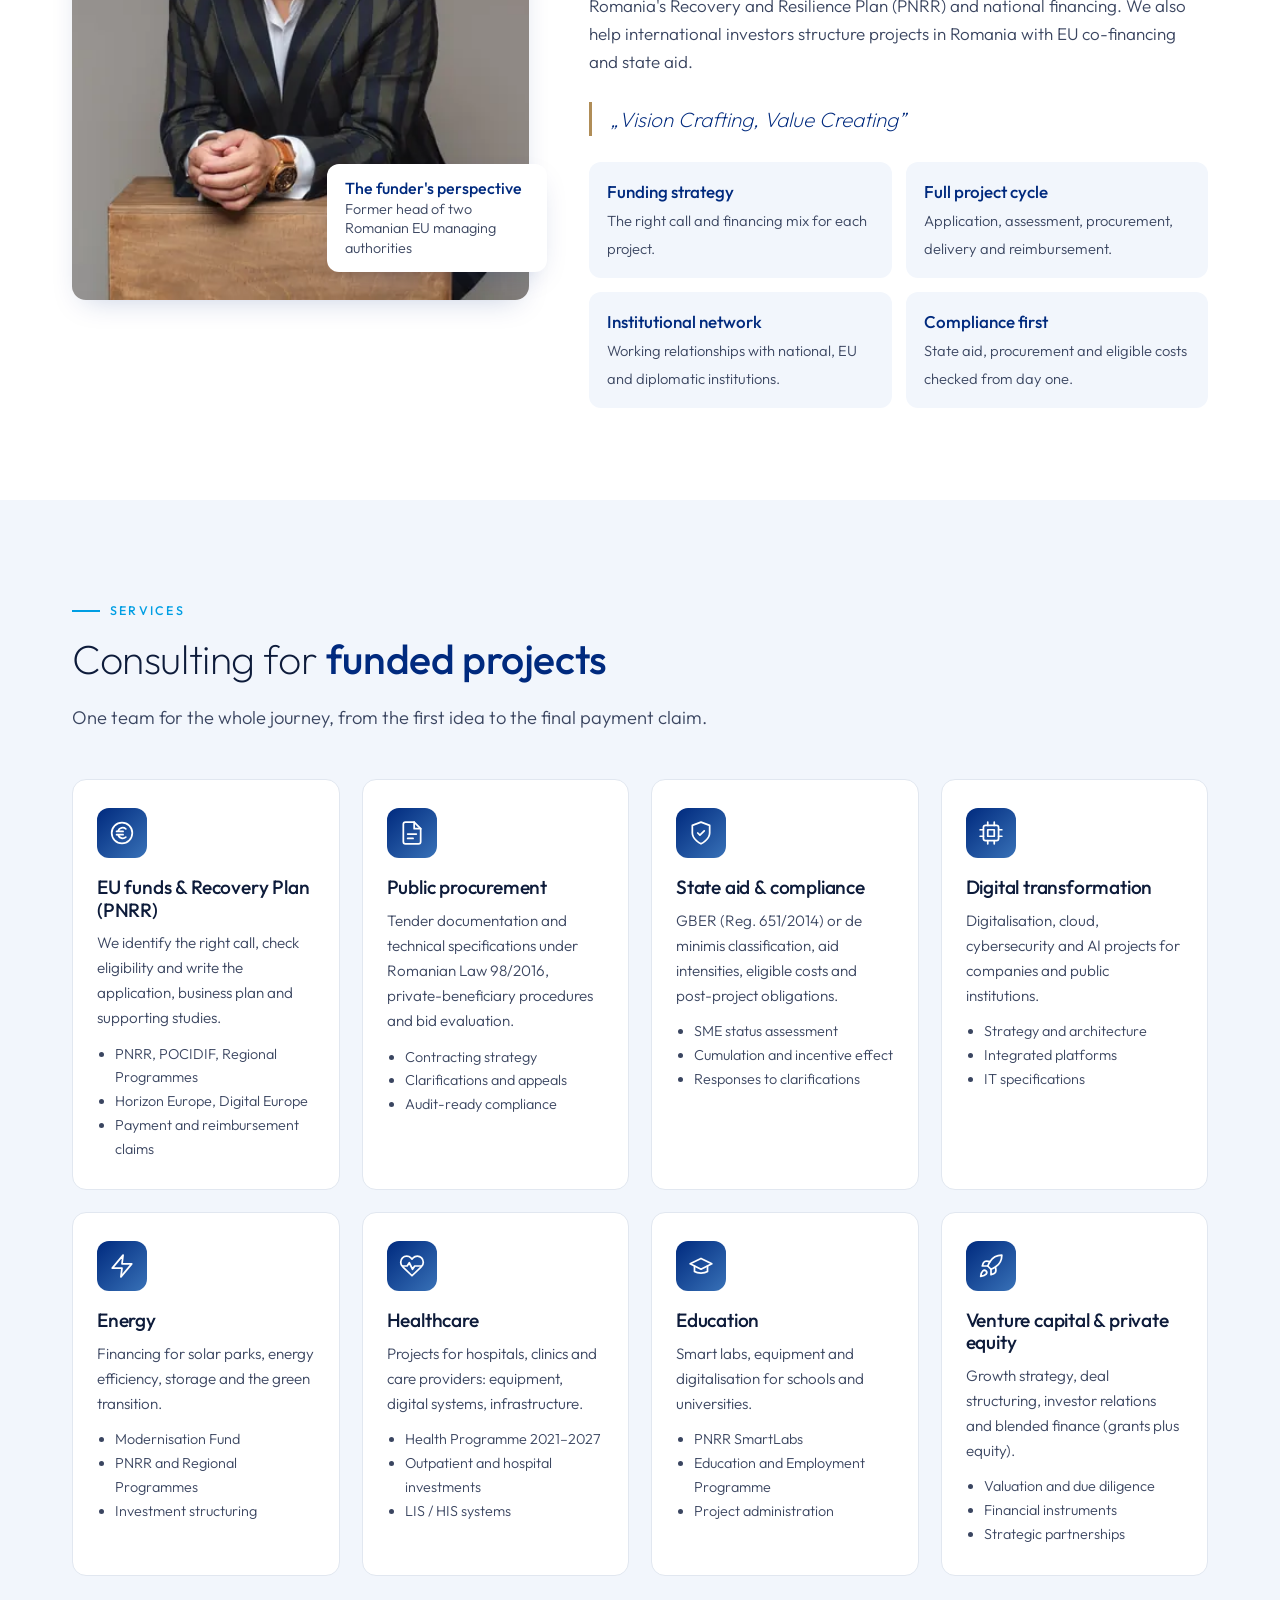
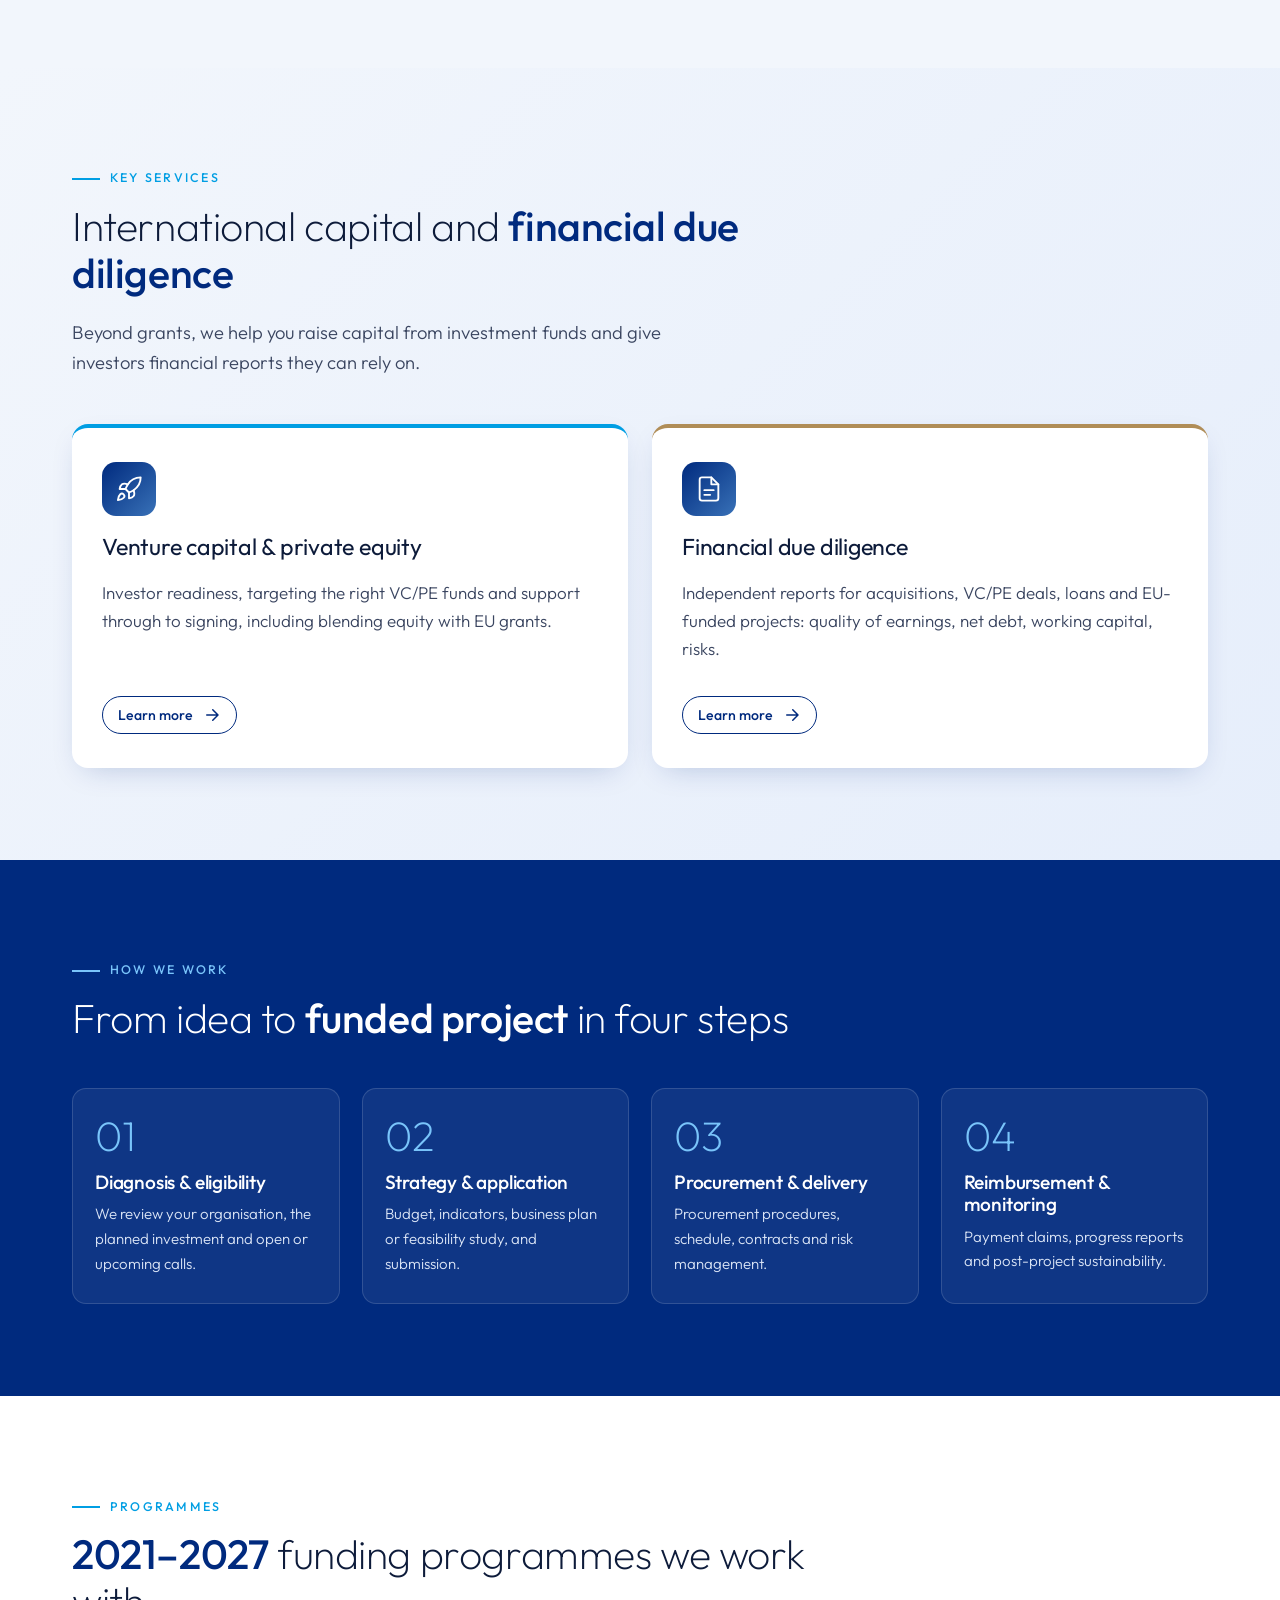
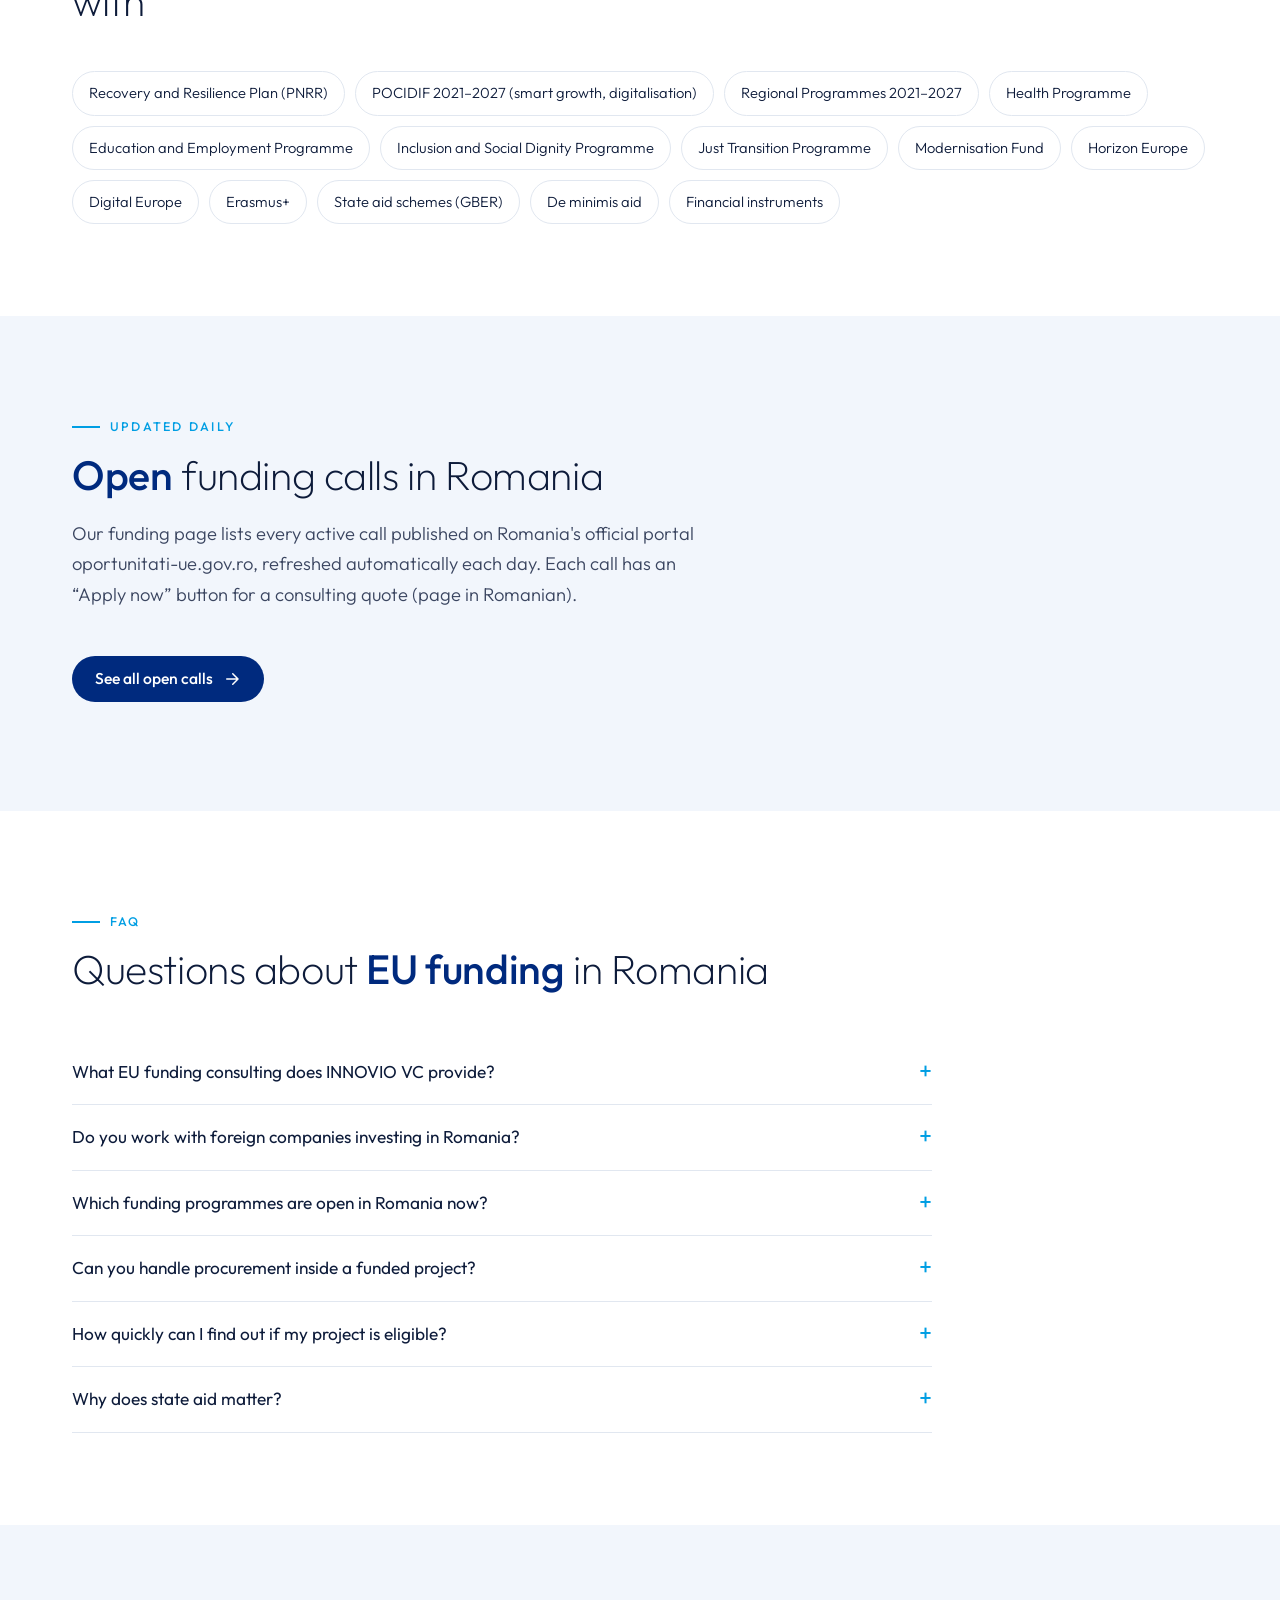
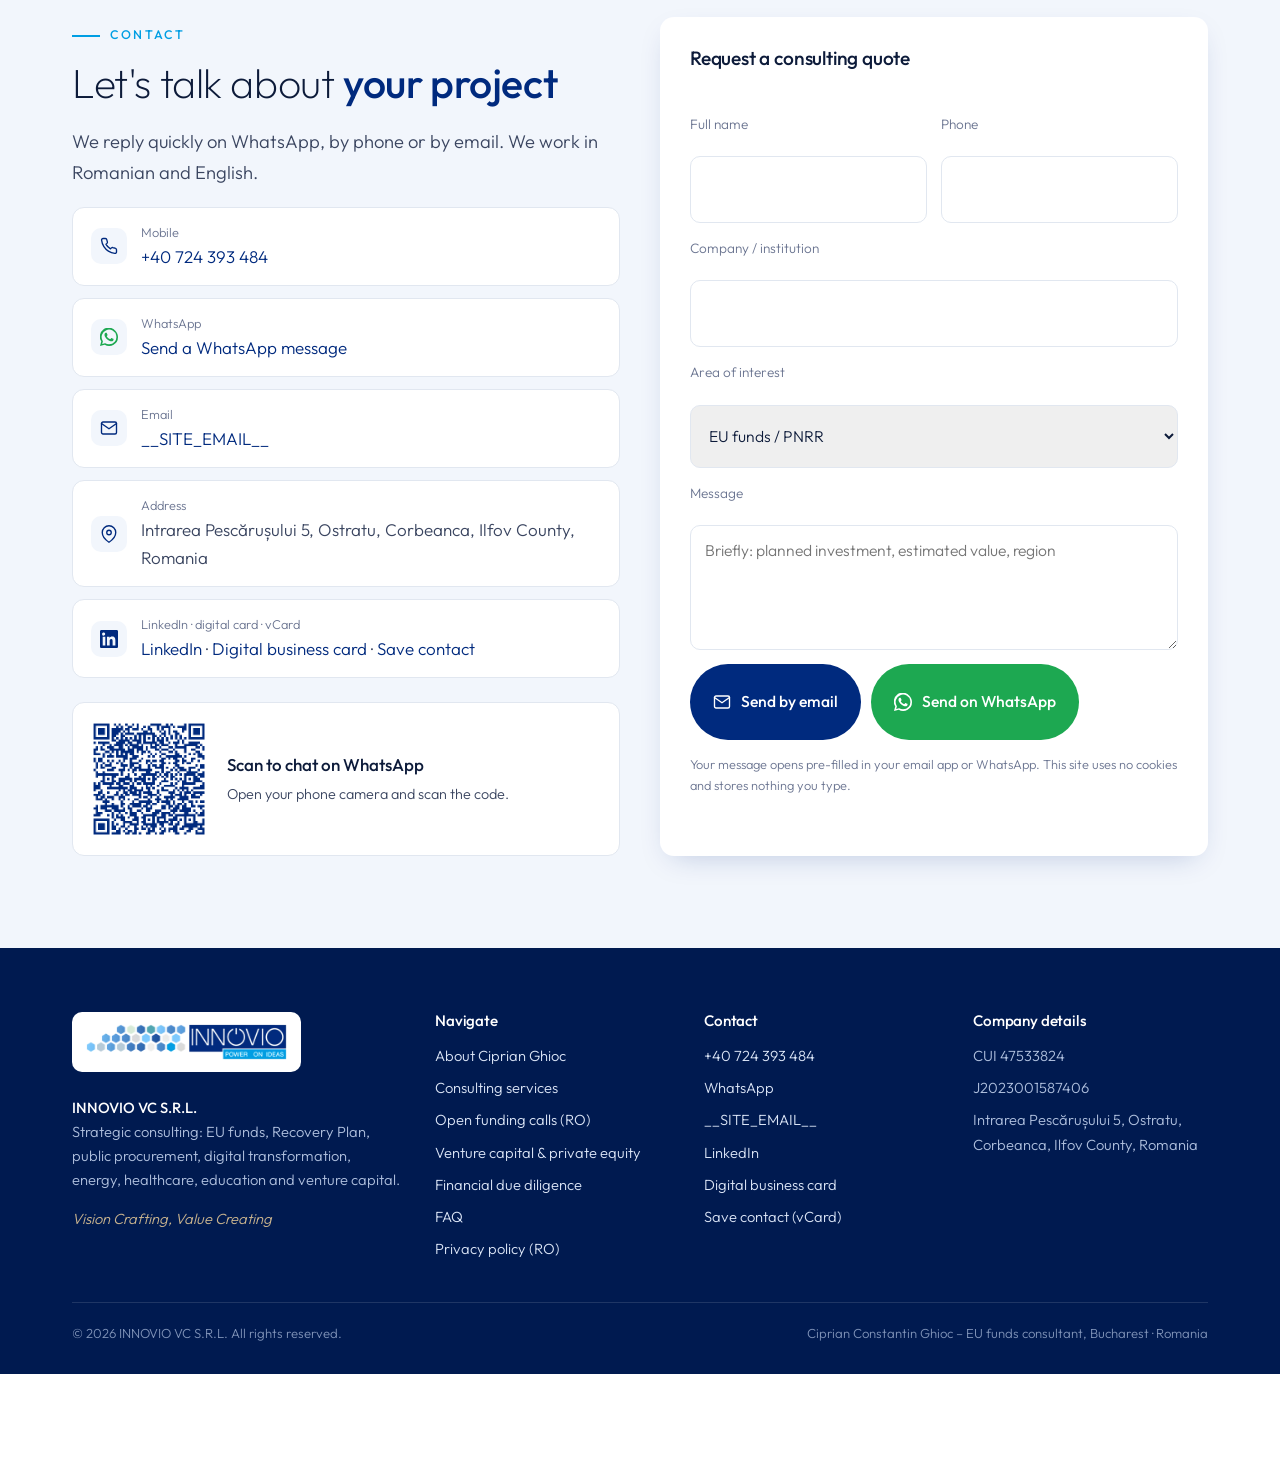
==== commit 307cb0bb: "Add files via upload" ====
--- a/en/index.html
+++ b/en/index.html
@@ -21,7 +21,7 @@
 <link rel="preconnect" href="https://fonts.googleapis.com"><link rel="preconnect" href="https://fonts.gstatic.com" crossorigin>
 <link href="https://fonts.googleapis.com/css2?family=Outfit:wght@200;300;400;500&amp;display=swap" rel="stylesheet">
 <link rel="stylesheet" href="../assets/css/style.css">
-<script type="application/ld+json">{"@context": "https://schema.org", "@graph": [{"@type": "Person", "@id": "https://www.innoviovc.com/#ciprian", "name": "Ciprian Constantin Ghioc", "alternateName": "Ciprian Ghioc", "jobTitle": "Founder & CEO", "worksFor": {"@id": "https://www.innoviovc.com/#org"}, "url": "https://www.innoviovc.com/", "image": "https://www.innoviovc.com/assets/img/ciprian-ghioc-consultant-fonduri-europene-1200.jpg", "telephone": "+40724393484", "email": "ciprian.ghioc@innoviovc.com", "sameAs": ["https://www.linkedin.com/in/ciprian-constantin-ghioc-409647b0", "https://dixid.cards/cippy282-dl3j"], "description": "EU funds, Recovery Plan, public procurement and state aid consultant in Romania; former Director General of the Managing Authority for the Competitiveness Operational Programme (2014–2020) and the Environment Operational Programme.", "knowsLanguage": ["ro", "en"], "knowsAbout": ["EU funds", "Fonduri europene", "PNRR", "Recovery and Resilience Facility", "Public procurement", "Achiziții publice", "State aid", "GBER", "Digital transformation", "Energy", "Healthcare", "Education", "Venture capital"]}, {"@type": ["Organization", "ProfessionalService"], "@id": "https://www.innoviovc.com/#org", "name": "INNOVIO VC S.R.L.", "alternateName": "INNOVIO VC", "url": "https://www.innoviovc.com/", "logo": "https://www.innoviovc.com/assets/img/innovio-vc-logo-960.png", "image": "https://www.innoviovc.com/assets/img/og-ciprian-ghioc-innovio-vc.jpg", "slogan": "Vision Crafting, Value Creating", "foundingDate": "2023", "founder": {"@id": "https://www.innoviovc.com/#ciprian"}, "taxID": "47533824", "telephone": "+40724393484", "email": "ciprian.ghioc@innoviovc.com", "address": {"@type": "PostalAddress", "streetAddress": "Intrarea Pescărușului 5", "addressLocality": "Ostratu, Corbeanca", "addressRegion": "Ilfov", "addressCountry": "RO"}, "areaServed": ["RO", "EU"], "sameAs": ["https://www.linkedin.com/in/ciprian-constantin-ghioc-409647b0"], "availableLanguage": ["ro", "en"], "hasOfferCatalog": {"@type": "OfferCatalog", "name": "Services", "itemListElement": [{"@type": "Offer", "itemOffered": {"@type": "Service", "name": "EU funds & Recovery Plan (PNRR)"}}, {"@type": "Offer", "itemOffered": {"@type": "Service", "name": "Public procurement"}}, {"@type": "Offer", "itemOffered": {"@type": "Service", "name": "State aid & compliance"}}, {"@type": "Offer", "itemOffered": {"@type": "Service", "name": "Digital transformation"}}, {"@type": "Offer", "itemOffered": {"@type": "Service", "name": "Energy"}}, {"@type": "Offer", "itemOffered": {"@type": "Service", "name": "Healthcare"}}, {"@type": "Offer", "itemOffered": {"@type": "Service", "name": "Education"}}, {"@type": "Offer", "itemOffered": {"@type": "Service", "name": "Venture capital & private equity"}}]}}, {"@type": "WebSite", "@id": "https://www.innoviovc.com/#website", "url": "https://www.innoviovc.com/", "name": "INNOVIO VC – Ciprian Constantin Ghioc", "inLanguage": ["ro-RO", "en", "zh-Hans"], "publisher": {"@id": "https://www.innoviovc.com/#org"}}, {"@type": "WebPage", "@id": "https://www.innoviovc.com/en/#webpage", "url": "https://www.innoviovc.com/en/", "name": "EU Funds, Recovery Plan (PNRR) & Public Procurement Consulting in Romania | Ciprian Ghioc – INNOVIO VC", "isPartOf": {"@id": "https://www.innoviovc.com/#website"}, "about": {"@id": "https://www.innoviovc.com/#org"}, "inLanguage": "en", "dateModified": "2026-11-22"}, {"@type": "FAQPage", "@id": "https://www.innoviovc.com/en/#faq", "inLanguage": "en", "mainEntity": [{"@type": "Question", "name": "What EU funding consulting does INNOVIO VC provide?", "acceptedAnswer": {"@type": "Answer", "text": "We cover the full life cycle of a funded project: finding the right call, eligibility review, funding strategy, application and business plan, submission, assessment clarifications, procurement, implementation, reporting and payment claims."}}, {"@type": "Question", "name": "Do you work with foreign companies investing in Romania?", "acceptedAnswer": {"@type": "Answer", "text": "Yes. We help international investors understand which Romanian and EU programmes and state aid schemes apply to their investment, and we manage the application and compliance process locally."}}, {"@type": "Question", "name": "Which funding programmes are open in Romania now?", "acceptedAnswer": {"@type": "Answer", "text": "For 2021–2027 these include the Recovery and Resilience Plan (PNRR), POCIDIF, eight Regional Programmes, the Health Programme, the Education and Employment Programme and the Just Transition Programme, plus EU-managed programmes such as Horizon Europe and Digital Europe. Our open-calls page is updated daily from the official source."}}, {"@type": "Question", "name": "Can you handle procurement inside a funded project?", "acceptedAnswer": {"@type": "Answer", "text": "Yes. We prepare tender documents and specifications under Law 98/2016, run private-beneficiary procedures and evaluate bids so that costs remain eligible at audit."}}, {"@type": "Question", "name": "How quickly can I find out if my project is eligible?", "acceptedAnswer": {"@type": "Answer", "text": "Send us your sector, region, type of investment and estimated value on WhatsApp or by email, and we will reply with the relevant programmes and next steps."}}, {"@type": "Question", "name": "Why does state aid matter?", "acceptedAnswer": {"@type": "Answer", "text": "Most business grants are granted as state aid under the General Block Exemption Regulation (EU) 651/2014 or as de minimis aid. The classification determines aid intensity, eligible costs and your obligations after the project ends."}}]}]}</script>
+<script type="application/ld+json">{"@context": "https://schema.org", "@graph": [{"@type": "Person", "@id": "https://www.innoviovc.com/#ciprian", "name": "Ciprian Constantin Ghioc", "alternateName": "Ciprian Ghioc", "jobTitle": "Founder & CEO", "worksFor": {"@id": "https://www.innoviovc.com/#org"}, "url": "https://www.innoviovc.com/", "image": "https://www.innoviovc.com/assets/img/ciprian-ghioc-consultant-fonduri-europene-1200.jpg", "telephone": "+40724393484", "email": "__SITE_EMAIL__", "sameAs": ["https://www.linkedin.com/in/ciprian-constantin-ghioc-409647b0", "https://dixid.cards/cippy282-dl3j"], "description": "EU funds, Recovery Plan, public procurement and state aid consultant in Romania; former Director General of the Managing Authority for the Competitiveness Operational Programme (2014–2020) and the Environment Operational Programme.", "knowsLanguage": ["ro", "en"], "knowsAbout": ["EU funds", "Fonduri europene", "PNRR", "Recovery and Resilience Facility", "Public procurement", "Achiziții publice", "State aid", "GBER", "Digital transformation", "Energy", "Healthcare", "Education", "Venture capital"]}, {"@type": ["Organization", "ProfessionalService"], "@id": "https://www.innoviovc.com/#org", "name": "INNOVIO VC S.R.L.", "alternateName": "INNOVIO VC", "url": "https://www.innoviovc.com/", "logo": "https://www.innoviovc.com/assets/img/innovio-vc-logo-960.png", "image": "https://www.innoviovc.com/assets/img/og-ciprian-ghioc-innovio-vc.jpg", "slogan": "Vision Crafting, Value Creating", "foundingDate": "2023", "founder": {"@id": "https://www.innoviovc.com/#ciprian"}, "taxID": "47533824", "telephone": "+40724393484", "email": "__SITE_EMAIL__", "address": {"@type": "PostalAddress", "streetAddress": "Intrarea Pescărușului 5", "addressLocality": "Ostratu, Corbeanca", "addressRegion": "Ilfov", "addressCountry": "RO"}, "areaServed": ["RO", "EU"], "sameAs": ["https://www.linkedin.com/in/ciprian-constantin-ghioc-409647b0"], "availableLanguage": ["ro", "en"], "hasOfferCatalog": {"@type": "OfferCatalog", "name": "Services", "itemListElement": [{"@type": "Offer", "itemOffered": {"@type": "Service", "name": "EU funds & Recovery Plan (PNRR)"}}, {"@type": "Offer", "itemOffered": {"@type": "Service", "name": "Public procurement"}}, {"@type": "Offer", "itemOffered": {"@type": "Service", "name": "State aid & compliance"}}, {"@type": "Offer", "itemOffered": {"@type": "Service", "name": "Digital transformation"}}, {"@type": "Offer", "itemOffered": {"@type": "Service", "name": "Energy"}}, {"@type": "Offer", "itemOffered": {"@type": "Service", "name": "Healthcare"}}, {"@type": "Offer", "itemOffered": {"@type": "Service", "name": "Education"}}, {"@type": "Offer", "itemOffered": {"@type": "Service", "name": "Venture capital & private equity"}}]}}, {"@type": "WebSite", "@id": "https://www.innoviovc.com/#website", "url": "https://www.innoviovc.com/", "name": "INNOVIO VC – Ciprian Constantin Ghioc", "inLanguage": ["ro-RO", "en", "zh-Hans"], "publisher": {"@id": "https://www.innoviovc.com/#org"}}, {"@type": "WebPage", "@id": "https://www.innoviovc.com/en/#webpage", "url": "https://www.innoviovc.com/en/", "name": "EU Funds, Recovery Plan (PNRR) & Public Procurement Consulting in Romania | Ciprian Ghioc – INNOVIO VC", "isPartOf": {"@id": "https://www.innoviovc.com/#website"}, "about": {"@id": "https://www.innoviovc.com/#org"}, "inLanguage": "en", "dateModified": "2026-11-22"}, {"@type": "FAQPage", "@id": "https://www.innoviovc.com/en/#faq", "inLanguage": "en", "mainEntity": [{"@type": "Question", "name": "What EU funding consulting does INNOVIO VC provide?", "acceptedAnswer": {"@type": "Answer", "text": "We cover the full life cycle of a funded project: finding the right call, eligibility review, funding strategy, application and business plan, submission, assessment clarifications, procurement, implementation, reporting and payment claims."}}, {"@type": "Question", "name": "Do you work with foreign companies investing in Romania?", "acceptedAnswer": {"@type": "Answer", "text": "Yes. We help international investors understand which Romanian and EU programmes and state aid schemes apply to their investment, and we manage the application and compliance process locally."}}, {"@type": "Question", "name": "Which funding programmes are open in Romania now?", "acceptedAnswer": {"@type": "Answer", "text": "For 2021–2027 these include the Recovery and Resilience Plan (PNRR), POCIDIF, eight Regional Programmes, the Health Programme, the Education and Employment Programme and the Just Transition Programme, plus EU-managed programmes such as Horizon Europe and Digital Europe. Our open-calls page is updated daily from the official source."}}, {"@type": "Question", "name": "Can you handle procurement inside a funded project?", "acceptedAnswer": {"@type": "Answer", "text": "Yes. We prepare tender documents and specifications under Law 98/2016, run private-beneficiary procedures and evaluate bids so that costs remain eligible at audit."}}, {"@type": "Question", "name": "How quickly can I find out if my project is eligible?", "acceptedAnswer": {"@type": "Answer", "text": "Send us your sector, region, type of investment and estimated value on WhatsApp or by email, and we will reply with the relevant programmes and next steps."}}, {"@type": "Question", "name": "Why does state aid matter?", "acceptedAnswer": {"@type": "Answer", "text": "Most business grants are granted as state aid under the General Block Exemption Regulation (EU) 651/2014 or as de minimis aid. The classification determines aid intensity, eligible costs and your obligations after the project ends."}}]}]}</script>
 </head>
 <body>
 <a class="skip" href="#main">Skip to content</a>
@@ -47,7 +47,7 @@
    <p class="lead">We turn investment ideas into funded projects: from finding the right call and writing the application to procurement, implementation and reimbursement, led by someone who has run EU managing authorities.</p>
    <div class="cta-row">
     <a class="btn btn-wa" href="https://wa.me/40724393484?text=Hello%20Mr%20Ghioc%2C%20I%20would%20like%20to%20discuss%20EU%20funding%20(innoviovc.com)" target="_blank" rel="noopener"><svg viewBox="0 0 24 24" fill="currentColor" aria-hidden="true"><path d="M17.5 14.4c-.3-.1-1.8-.9-2-1-.3-.1-.5-.1-.7.1-.2.3-.8 1-.9 1.2-.2.2-.3.2-.6.1-.3-.1-1.3-.5-2.4-1.5-.9-.8-1.5-1.8-1.7-2.1-.2-.3 0-.5.1-.6l.4-.5c.2-.2.2-.3.3-.5.1-.2 0-.4 0-.5l-.9-2.2c-.2-.6-.5-.5-.7-.5h-.6c-.2 0-.5.1-.8.4-.3.3-1 1-1 2.5s1.1 2.9 1.2 3.1c.1.2 2.1 3.2 5.1 4.5.7.3 1.3.5 1.7.6.7.2 1.4.2 1.9.1.6-.1 1.8-.7 2-1.4.2-.7.2-1.3.2-1.4-.1-.2-.3-.3-.6-.4zM12 21.8c-1.8 0-3.5-.5-5-1.4l-.4-.2-3.7 1 1-3.6-.2-.4A9.8 9.8 0 1 1 12 21.8zm8.4-18.3A11.8 11.8 0 0 0 1.7 17.8L0 24l6.3-1.7A11.8 11.8 0 0 0 24 12c0-3.2-1.2-6.2-3.5-8.5z"/></svg> Message on WhatsApp</a>
-    <a class="btn btn-primary" href="mailto:ciprian.ghioc@innoviovc.com?subject=Consulting%20request%20(innoviovc.com)"><svg viewBox="0 0 24 24" fill="none" stroke="currentColor" stroke-width="1.8" stroke-linecap="round" stroke-linejoin="round" aria-hidden="true"><rect x="2" y="4" width="20" height="16" rx="2"/><path d="m22 6-10 7L2 6"/></svg> Send an email</a>
+    <a class="btn btn-primary" href="mailto:__SITE_EMAIL__?subject=Consulting%20request%20(innoviovc.com)"><svg viewBox="0 0 24 24" fill="none" stroke="currentColor" stroke-width="1.8" stroke-linecap="round" stroke-linejoin="round" aria-hidden="true"><rect x="2" y="4" width="20" height="16" rx="2"/><path d="m22 6-10 7L2 6"/></svg> Send an email</a>
     <a class="btn btn-ghost" href="#fonduri">See open funding calls <svg viewBox="0 0 24 24" fill="none" stroke="currentColor" stroke-width="2" stroke-linecap="round" stroke-linejoin="round" aria-hidden="true"><path d="M5 12h14M13 5l7 7-7 7"/></svg></a>
    </div>
    <ul class="creds"><li><b>Former Director General</b> Managing Authority, Competitiveness OP 2014–2020</li><li><b>Former Director General</b> Managing Authority, Environment OP</li><li><b>Founder</b> INNOVIO VC, 2023</li></ul>
@@ -76,7 +76,7 @@
 <section id="expertiza" class="bg-admiral"><div class="wrap">
  <div class="section-head"><span class="eyebrow">How we work</span><h2>From idea to <strong style="color:#fff">funded project</strong> in four steps</h2></div><div class="steps"><div class="step"><h3>Diagnosis & eligibility</h3><p>We review your organisation, the planned investment and open or upcoming calls.</p></div><div class="step"><h3>Strategy & application</h3><p>Budget, indicators, business plan or feasibility study, and submission.</p></div><div class="step"><h3>Procurement & delivery</h3><p>Procurement procedures, schedule, contracts and risk management.</p></div><div class="step"><h3>Reimbursement & monitoring</h3><p>Payment claims, progress reports and post-project sustainability.</p></div></div>
 </div></section>
-<section><div class="wrap"><div class="section-head"><span class="eyebrow">Programmes</span><h2><strong>2021–2027</strong> funding programmes we work with</h2></div><ul class="chips"><li>Recovery and Resilience Plan (PNRR)</li><li>POCIDIF 2021–2027 (smart growth, digitalisation)</li><li>Regional Programmes 2021–2027</li><li>Health Programme</li><li>Education and Employment Programme</li><li>Inclusion and Social Dignity Programme</li><li>Just Transition Programme</li><li>Modernisation Fund</li><li>Horizon Europe</li><li>Digital Europe</li><li>Erasmus+</li><li>State aid schemes (GBER)</li><li>De minimis aid</li><li>Financial instruments</li></ul></div></section>
+<section><div class="wrap"><div class="section-head"><span class="eyebrow">Programmes</span><h2><strong>2021–2027</strong> funding programmes we work with</h2></div><ul class="chips"><!--PROGRAME-START--><li>Recovery and Resilience Plan (PNRR)</li><li>POCIDIF 2021–2027 (smart growth, digitalisation)</li><li>Regional Programmes 2021–2027</li><li>Health Programme</li><li>Education and Employment Programme</li><li>Inclusion and Social Dignity Programme</li><li>Just Transition Programme</li><li>Modernisation Fund</li><li>Horizon Europe</li><li>Digital Europe</li><li>Erasmus+</li><li>State aid schemes (GBER)</li><li>De minimis aid</li><li>Financial instruments</li><!--PROGRAME-END--></ul></div></section>
 <section id="fonduri" class="bg-mist"><div class="wrap">
  <div class="section-head"><span class="eyebrow">Updated daily</span><h2><strong>Open</strong> funding calls in Romania</h2><p class="lead">Our funding page lists every active call published on Romania's official portal oportunitati-ue.gov.ro, refreshed automatically each day. Each call has an “Apply now” button for a consulting quote (page in Romanian).</p></div>
 
@@ -93,7 +93,7 @@
   <ul class="contact-list">
    <li><span class="k"><svg viewBox="0 0 24 24" fill="none" stroke="currentColor" stroke-width="1.8" stroke-linecap="round" stroke-linejoin="round" aria-hidden="true"><path d="M22 16.9v3a2 2 0 0 1-2.2 2 19.8 19.8 0 0 1-8.6-3.1 19.5 19.5 0 0 1-6-6A19.8 19.8 0 0 1 2.1 4.2 2 2 0 0 1 4.1 2h3a2 2 0 0 1 2 1.7c.1.9.4 1.8.7 2.7a2 2 0 0 1-.5 2.1L8 9.8a16 16 0 0 0 6 6l1.3-1.3a2 2 0 0 1 2.1-.4c.9.3 1.8.6 2.7.7a2 2 0 0 1 1.7 2z"/></svg></span><div><small>Mobile</small><a href="tel:+40724393484">+40 724 393 484</a></div></li>
    <li><span class="k" style="color:var(--wa)"><svg viewBox="0 0 24 24" fill="currentColor" aria-hidden="true"><path d="M17.5 14.4c-.3-.1-1.8-.9-2-1-.3-.1-.5-.1-.7.1-.2.3-.8 1-.9 1.2-.2.2-.3.2-.6.1-.3-.1-1.3-.5-2.4-1.5-.9-.8-1.5-1.8-1.7-2.1-.2-.3 0-.5.1-.6l.4-.5c.2-.2.2-.3.3-.5.1-.2 0-.4 0-.5l-.9-2.2c-.2-.6-.5-.5-.7-.5h-.6c-.2 0-.5.1-.8.4-.3.3-1 1-1 2.5s1.1 2.9 1.2 3.1c.1.2 2.1 3.2 5.1 4.5.7.3 1.3.5 1.7.6.7.2 1.4.2 1.9.1.6-.1 1.8-.7 2-1.4.2-.7.2-1.3.2-1.4-.1-.2-.3-.3-.6-.4zM12 21.8c-1.8 0-3.5-.5-5-1.4l-.4-.2-3.7 1 1-3.6-.2-.4A9.8 9.8 0 1 1 12 21.8zm8.4-18.3A11.8 11.8 0 0 0 1.7 17.8L0 24l6.3-1.7A11.8 11.8 0 0 0 24 12c0-3.2-1.2-6.2-3.5-8.5z"/></svg></span><div><small>WhatsApp</small><a href="https://wa.me/40724393484?text=Hello%20Mr%20Ghioc%2C%20I%20would%20like%20to%20discuss%20EU%20funding%20(innoviovc.com)" target="_blank" rel="noopener">Send a WhatsApp message</a></div></li>
-   <li><span class="k"><svg viewBox="0 0 24 24" fill="none" stroke="currentColor" stroke-width="1.8" stroke-linecap="round" stroke-linejoin="round" aria-hidden="true"><rect x="2" y="4" width="20" height="16" rx="2"/><path d="m22 6-10 7L2 6"/></svg></span><div><small>Email</small><a href="mailto:ciprian.ghioc@innoviovc.com">ciprian.ghioc@innoviovc.com</a></div></li>
+   <li><span class="k"><svg viewBox="0 0 24 24" fill="none" stroke="currentColor" stroke-width="1.8" stroke-linecap="round" stroke-linejoin="round" aria-hidden="true"><rect x="2" y="4" width="20" height="16" rx="2"/><path d="m22 6-10 7L2 6"/></svg></span><div><small>Email</small><a href="mailto:__SITE_EMAIL__">__SITE_EMAIL__</a></div></li>
    <li><span class="k"><svg viewBox="0 0 24 24" fill="none" stroke="currentColor" stroke-width="1.8" stroke-linecap="round" stroke-linejoin="round" aria-hidden="true"><path d="M21 10c0 7-9 13-9 13S3 17 3 10a9 9 0 1 1 18 0z"/><circle cx="12" cy="10" r="3"/></svg></span><div><small>Address</small>Intrarea Pescărușului 5, Ostratu, Corbeanca, Ilfov County, Romania</div></li>
    <li><span class="k"><svg viewBox="0 0 24 24" fill="currentColor" aria-hidden="true"><path d="M20.4 20.5h-3.6v-5.6c0-1.3 0-3-1.8-3s-2.1 1.4-2.1 2.9v5.7H9.3V9h3.4v1.6h.1c.5-.9 1.6-1.8 3.4-1.8 3.6 0 4.3 2.4 4.3 5.5v6.2zM5.3 7.4a2.1 2.1 0 1 1 0-4.1 2.1 2.1 0 0 1 0 4.1zM7.1 20.5H3.6V9h3.5v11.5zM22.2 0H1.8C.8 0 0 .8 0 1.7v20.6c0 .9.8 1.7 1.8 1.7h20.4c1 0 1.8-.8 1.8-1.7V1.7C24 .8 23.2 0 22.2 0z"/></svg></span><div><small>LinkedIn · digital card · vCard</small><a href="https://www.linkedin.com/in/ciprian-constantin-ghioc-409647b0" target="_blank" rel="noopener">LinkedIn</a> · <a href="https://dixid.cards/cippy282-dl3j" target="_blank" rel="noopener">Digital business card</a> · <a href="../ciprian-ghioc.vcf" download>Save contact</a></div></li>
   </ul>
@@ -116,7 +116,7 @@
    <div><span class="logo-card"><img src="../assets/img/innovio-vc-logo-480.webp" width="200" height="36" alt="INNOVIO VC" loading="lazy"></span>
     <p><strong style="color:#fff;font-weight:500">INNOVIO VC S.R.L.</strong><br>Strategic consulting: EU funds, Recovery Plan, public procurement, digital transformation, energy, healthcare, education and venture capital.</p><p style="font-style:italic;color:#C9B48E">Vision Crafting, Value Creating</p></div>
    <div><h4>Navigate</h4><ul><li><a href="../en/#despre">About Ciprian Ghioc</a></li><li><a href="../en/#servicii">Consulting services</a></li><li><a href="../fonduri-europene/">Open funding calls (RO)</a></li><li><a href="../en/venture-capital-private-equity.html">Venture capital & private equity</a></li><li><a href="../en/financial-due-diligence.html">Financial due diligence</a></li><li><a href="../en/#intrebari">FAQ</a></li><li><a href="../politica-de-confidentialitate/">Privacy policy (RO)</a></li></ul></div>
-   <div><h4>Contact</h4><ul><li><a href="tel:+40724393484">+40 724 393 484</a></li><li><a href="https://wa.me/40724393484?text=Hello%20Mr%20Ghioc%2C%20I%20would%20like%20to%20discuss%20EU%20funding%20(innoviovc.com)" rel="noopener" target="_blank">WhatsApp</a></li><li><a href="mailto:ciprian.ghioc@innoviovc.com">ciprian.ghioc@innoviovc.com</a></li><li><a href="https://www.linkedin.com/in/ciprian-constantin-ghioc-409647b0" rel="noopener" target="_blank">LinkedIn</a></li><li><a href="https://dixid.cards/cippy282-dl3j" rel="noopener" target="_blank">Digital business card</a></li><li><a href="../ciprian-ghioc.vcf" download>Save contact (vCard)</a></li></ul></div>
+   <div><h4>Contact</h4><ul><li><a href="tel:+40724393484">+40 724 393 484</a></li><li><a href="https://wa.me/40724393484?text=Hello%20Mr%20Ghioc%2C%20I%20would%20like%20to%20discuss%20EU%20funding%20(innoviovc.com)" rel="noopener" target="_blank">WhatsApp</a></li><li><a href="mailto:__SITE_EMAIL__">__SITE_EMAIL__</a></li><li><a href="https://www.linkedin.com/in/ciprian-constantin-ghioc-409647b0" rel="noopener" target="_blank">LinkedIn</a></li><li><a href="https://dixid.cards/cippy282-dl3j" rel="noopener" target="_blank">Digital business card</a></li><li><a href="../ciprian-ghioc.vcf" download>Save contact (vCard)</a></li></ul></div>
    <div><h4>Company details</h4><ul><li>CUI 47533824</li><li>J2023001587406</li><li>Intrarea Pescărușului 5, Ostratu, Corbeanca, Ilfov County, Romania</li></ul></div>
   </div>
   <div class="legal"><span>© <span data-year>2026</span> INNOVIO VC S.R.L. All rights reserved.</span><span>Ciprian Constantin Ghioc – EU funds consultant, Bucharest · Romania</span></div>
@@ -125,7 +125,7 @@
 <div class="contact-bar" role="complementary" aria-label="Contact">
  <a class="cb-phone" href="tel:+40724393484" aria-label="Call: +40 724 393 484"><svg viewBox="0 0 24 24" fill="none" stroke="currentColor" stroke-width="1.8" stroke-linecap="round" stroke-linejoin="round" aria-hidden="true"><path d="M22 16.9v3a2 2 0 0 1-2.2 2 19.8 19.8 0 0 1-8.6-3.1 19.5 19.5 0 0 1-6-6A19.8 19.8 0 0 1 2.1 4.2 2 2 0 0 1 4.1 2h3a2 2 0 0 1 2 1.7c.1.9.4 1.8.7 2.7a2 2 0 0 1-.5 2.1L8 9.8a16 16 0 0 0 6 6l1.3-1.3a2 2 0 0 1 2.1-.4c.9.3 1.8.6 2.7.7a2 2 0 0 1 1.7 2z"/></svg><span>Call</span></a>
  <a class="cb-wa" href="https://wa.me/40724393484?text=Hello%20Mr%20Ghioc%2C%20I%20would%20like%20to%20discuss%20EU%20funding%20(innoviovc.com)" target="_blank" rel="noopener" aria-label="WhatsApp"><svg viewBox="0 0 24 24" fill="currentColor" aria-hidden="true"><path d="M17.5 14.4c-.3-.1-1.8-.9-2-1-.3-.1-.5-.1-.7.1-.2.3-.8 1-.9 1.2-.2.2-.3.2-.6.1-.3-.1-1.3-.5-2.4-1.5-.9-.8-1.5-1.8-1.7-2.1-.2-.3 0-.5.1-.6l.4-.5c.2-.2.2-.3.3-.5.1-.2 0-.4 0-.5l-.9-2.2c-.2-.6-.5-.5-.7-.5h-.6c-.2 0-.5.1-.8.4-.3.3-1 1-1 2.5s1.1 2.9 1.2 3.1c.1.2 2.1 3.2 5.1 4.5.7.3 1.3.5 1.7.6.7.2 1.4.2 1.9.1.6-.1 1.8-.7 2-1.4.2-.7.2-1.3.2-1.4-.1-.2-.3-.3-.6-.4zM12 21.8c-1.8 0-3.5-.5-5-1.4l-.4-.2-3.7 1 1-3.6-.2-.4A9.8 9.8 0 1 1 12 21.8zm8.4-18.3A11.8 11.8 0 0 0 1.7 17.8L0 24l6.3-1.7A11.8 11.8 0 0 0 24 12c0-3.2-1.2-6.2-3.5-8.5z"/></svg><span>WhatsApp</span></a>
- <a class="cb-mail" href="mailto:ciprian.ghioc@innoviovc.com?subject=Consulting%20request%20(innoviovc.com)" aria-label="Email"><svg viewBox="0 0 24 24" fill="none" stroke="currentColor" stroke-width="1.8" stroke-linecap="round" stroke-linejoin="round" aria-hidden="true"><rect x="2" y="4" width="20" height="16" rx="2"/><path d="m22 6-10 7L2 6"/></svg><span>Email</span></a>
+ <a class="cb-mail" href="mailto:__SITE_EMAIL__?subject=Consulting%20request%20(innoviovc.com)" aria-label="Email"><svg viewBox="0 0 24 24" fill="none" stroke="currentColor" stroke-width="1.8" stroke-linecap="round" stroke-linejoin="round" aria-hidden="true"><rect x="2" y="4" width="20" height="16" rx="2"/><path d="m22 6-10 7L2 6"/></svg><span>Email</span></a>
  <a class="cb-qr" href="https://wa.me/40724393484?text=Hello%20Mr%20Ghioc%2C%20I%20would%20like%20to%20discuss%20EU%20funding%20(innoviovc.com)" target="_blank" rel="noopener" aria-label="QR WhatsApp"><svg viewBox="0 0 24 24" fill="none" stroke="currentColor" stroke-width="1.8" aria-hidden="true"><rect x="3" y="3" width="7" height="7"/><rect x="14" y="3" width="7" height="7"/><rect x="3" y="14" width="7" height="7"/><path d="M14 14h3v3h-3zM20 14v.01M17 20h4v1M14 20v1"/></svg><span class="pop"><img src="../assets/img/qr-whatsapp-ciprian-ghioc.png" width="146" height="146" alt="QR WhatsApp" loading="lazy">Scan for WhatsApp</span></a>
 </div>
 <div class="modal" id="apply-modal" aria-hidden="true" role="dialog" aria-labelledby="apply-title">
--- a/assets/css/style.css
+++ b/assets/css/style.css
@@ -250,3 +250,61 @@
 .ticks li:before{content:"";position:absolute;left:0;top:.45em;width:16px;height:9px;border-left:2px solid var(--cyan);border-bottom:2px solid var(--cyan);transform:rotate(-45deg)}
 @media (max-width:820px){.kgrid{grid-template-columns:1fr}}
 .page-hero h1 strong{color:#fff;font-weight:500}
+/* ---- responsive refinements: phone / tablet / desktop ---- */
+html{-webkit-text-size-adjust:100%}
+img{max-width:100%}
+@media (max-width:1100px){
+  .nav{display:none;position:absolute;top:74px;left:0;right:0;background:#fff;flex-direction:column;align-items:stretch;padding:14px 22px 22px;border-bottom:1px solid var(--line);gap:4px;box-shadow:0 18px 30px -18px rgba(0,30,80,.35);max-height:calc(100vh - 74px);overflow:auto}
+  .nav.open{display:flex}
+  .nav>a{padding:12px 4px;border-bottom:1px solid var(--line);font-size:1.02rem}
+  .nav .btn{justify-content:center;margin-top:10px;padding:14px 18px;border-bottom:0}
+  .nav .lang-switch{align-self:flex-start;margin-top:12px}
+  .nav-toggle{display:block}
+}
+@media (max-width:1020px) and (min-width:821px){
+  .hero .wrap{grid-template-columns:1fr .8fr;gap:28px}
+  .about{gap:36px}
+}
+@media (max-width:820px){
+  .hex-deco.tl{display:none}
+  .hero .wrap{padding-top:26px}
+  .hero-photo img{max-width:420px}
+  .section-head{margin-bottom:30px}
+  .lang-switch a{padding:10px 14px;font-size:.95rem}
+  .lead-form input,.lead-form textarea,.lead-form select,.toolbar input{font-size:16px}
+  .page-hero{padding:48px 0 40px}
+  .page-hero .hex-deco{width:220px;opacity:.25}
+  .call .actions .btn{flex:1 1 auto;justify-content:center}
+  .faq summary{font-size:1rem}
+  .kcard{padding:26px 22px}
+  .steps{gap:14px}
+  .contact-bar{padding-bottom:calc(8px + env(safe-area-inset-bottom))}
+  body{padding-bottom:calc(72px + env(safe-area-inset-bottom))}
+  .site-footer{padding-bottom:20px}
+}
+@media (max-width:560px){
+  .wrap{padding:0 18px}
+  h1{font-size:2rem}
+  h2{font-size:1.6rem}
+  .hero .cta-row{flex-direction:column;align-items:stretch}
+  .hero .cta-row .btn{justify-content:center;padding:15px 18px}
+  .creds li{font-size:.82rem}
+  .seal{width:76px;left:2%;bottom:20px}
+  .about-photo .badge{position:static;margin-top:-30px;margin-left:16px;margin-right:16px;max-width:none;position:relative}
+  .filters{flex-wrap:nowrap;overflow-x:auto;padding-bottom:6px;-webkit-overflow-scrolling:touch;scrollbar-width:none}
+  .filters button{flex:none;padding:10px 14px}
+  .toolbar .updated{width:100%}
+  .call{padding:18px}
+  .call dl{grid-template-columns:72px 1fr}
+  .qr-box img{width:96px;height:96px}
+  .contact-list li{padding:12px 14px;word-break:break-word}
+  .lead-form{padding:22px 18px}
+  .site-footer .legal{flex-direction:column}
+  .contact-bar a{padding:12px 8px}
+  .contact-bar a svg{width:22px;height:22px}
+}
+@media (min-width:1400px){
+  :root{--wrap:1240px}
+}
+@media (hover:none){.card:hover,.call:hover{transform:none}}
+@media (min-width:821px){.hero .wrap{padding-top:44px}.hex-deco.tl{top:14px;width:130px;opacity:.6}}
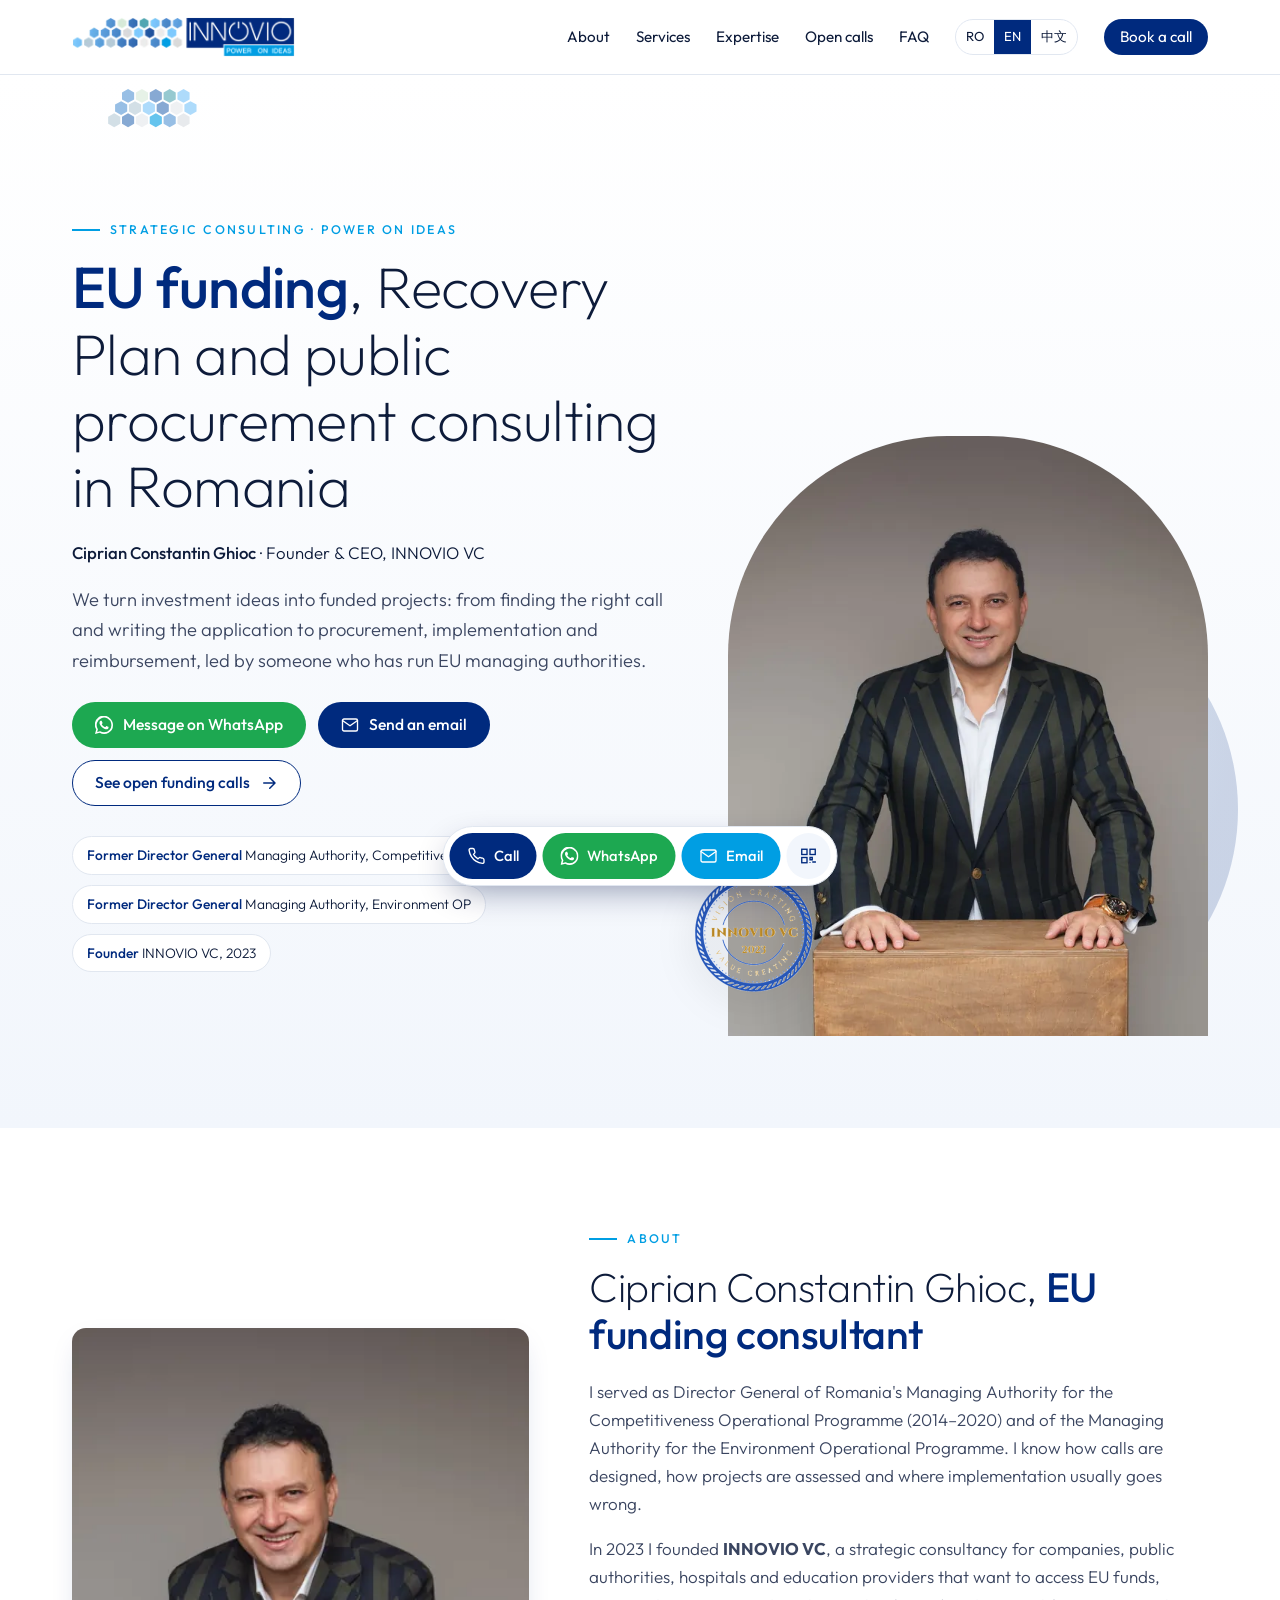
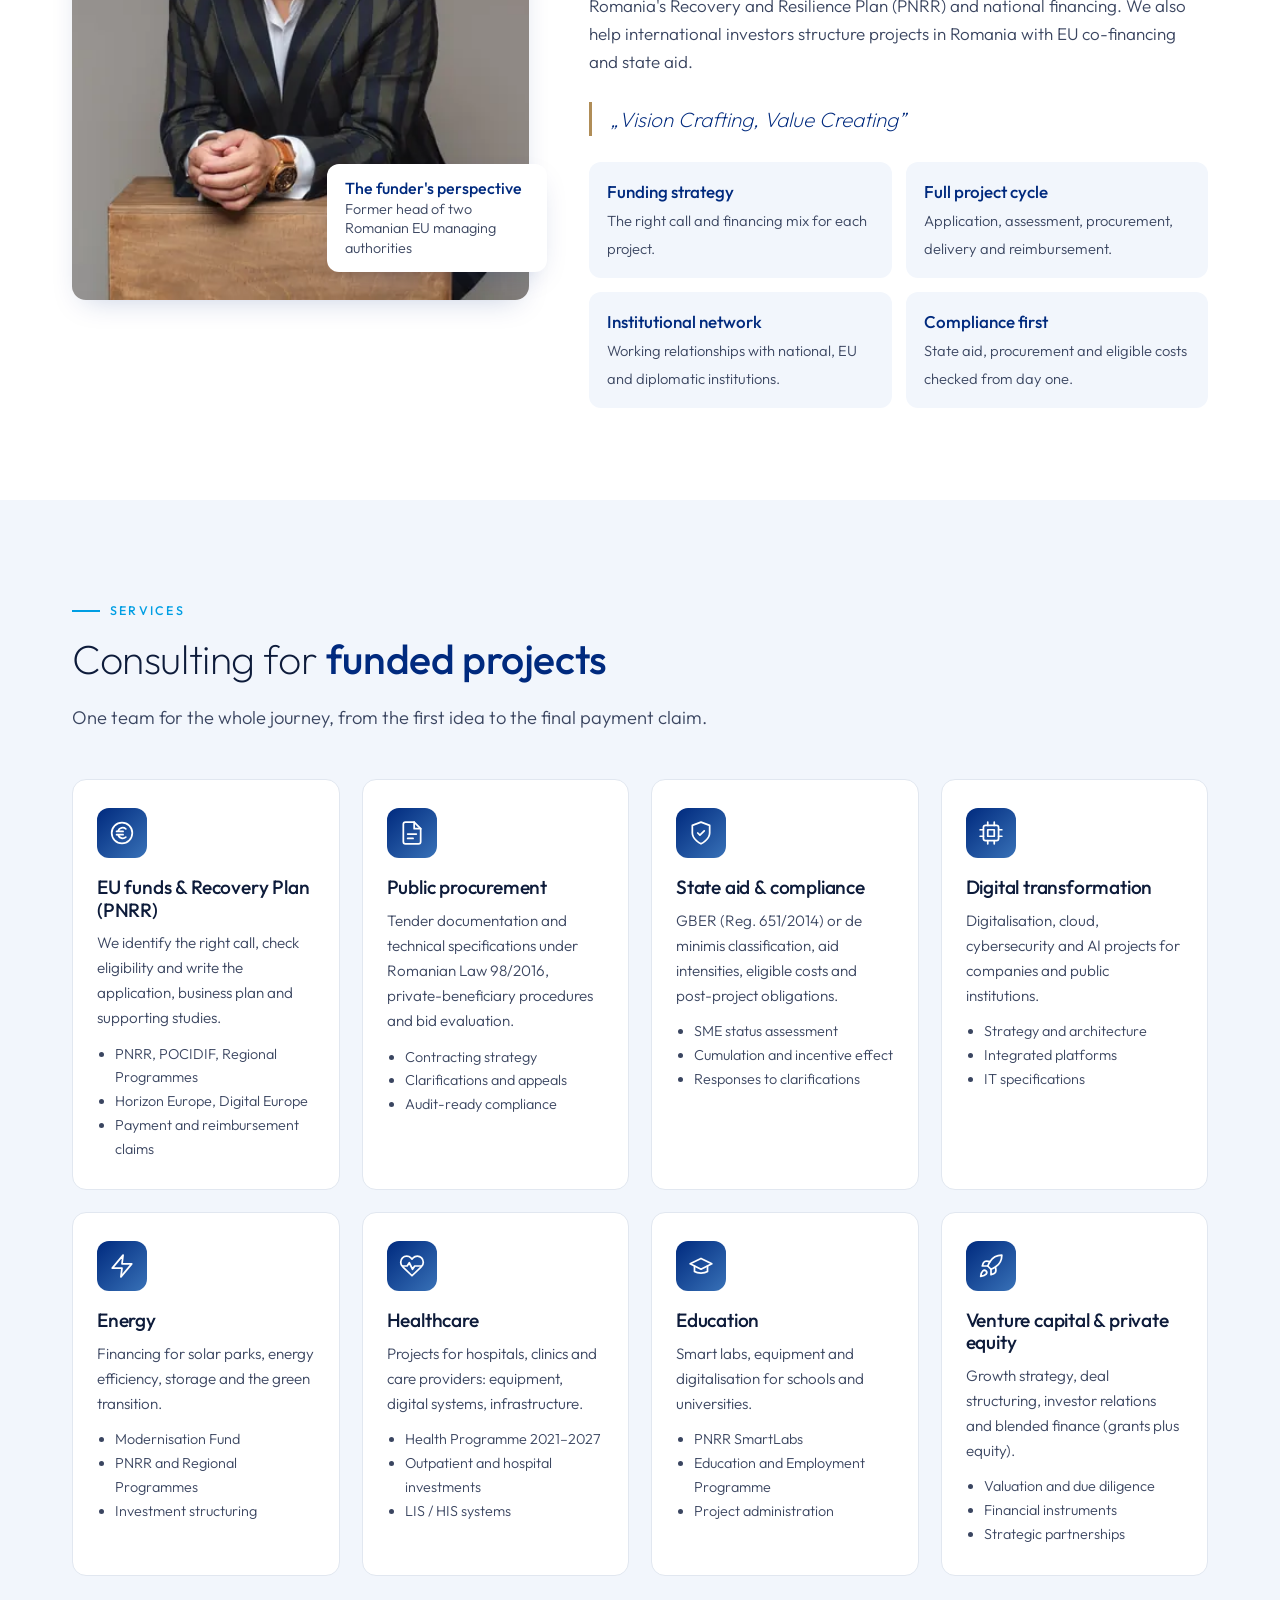
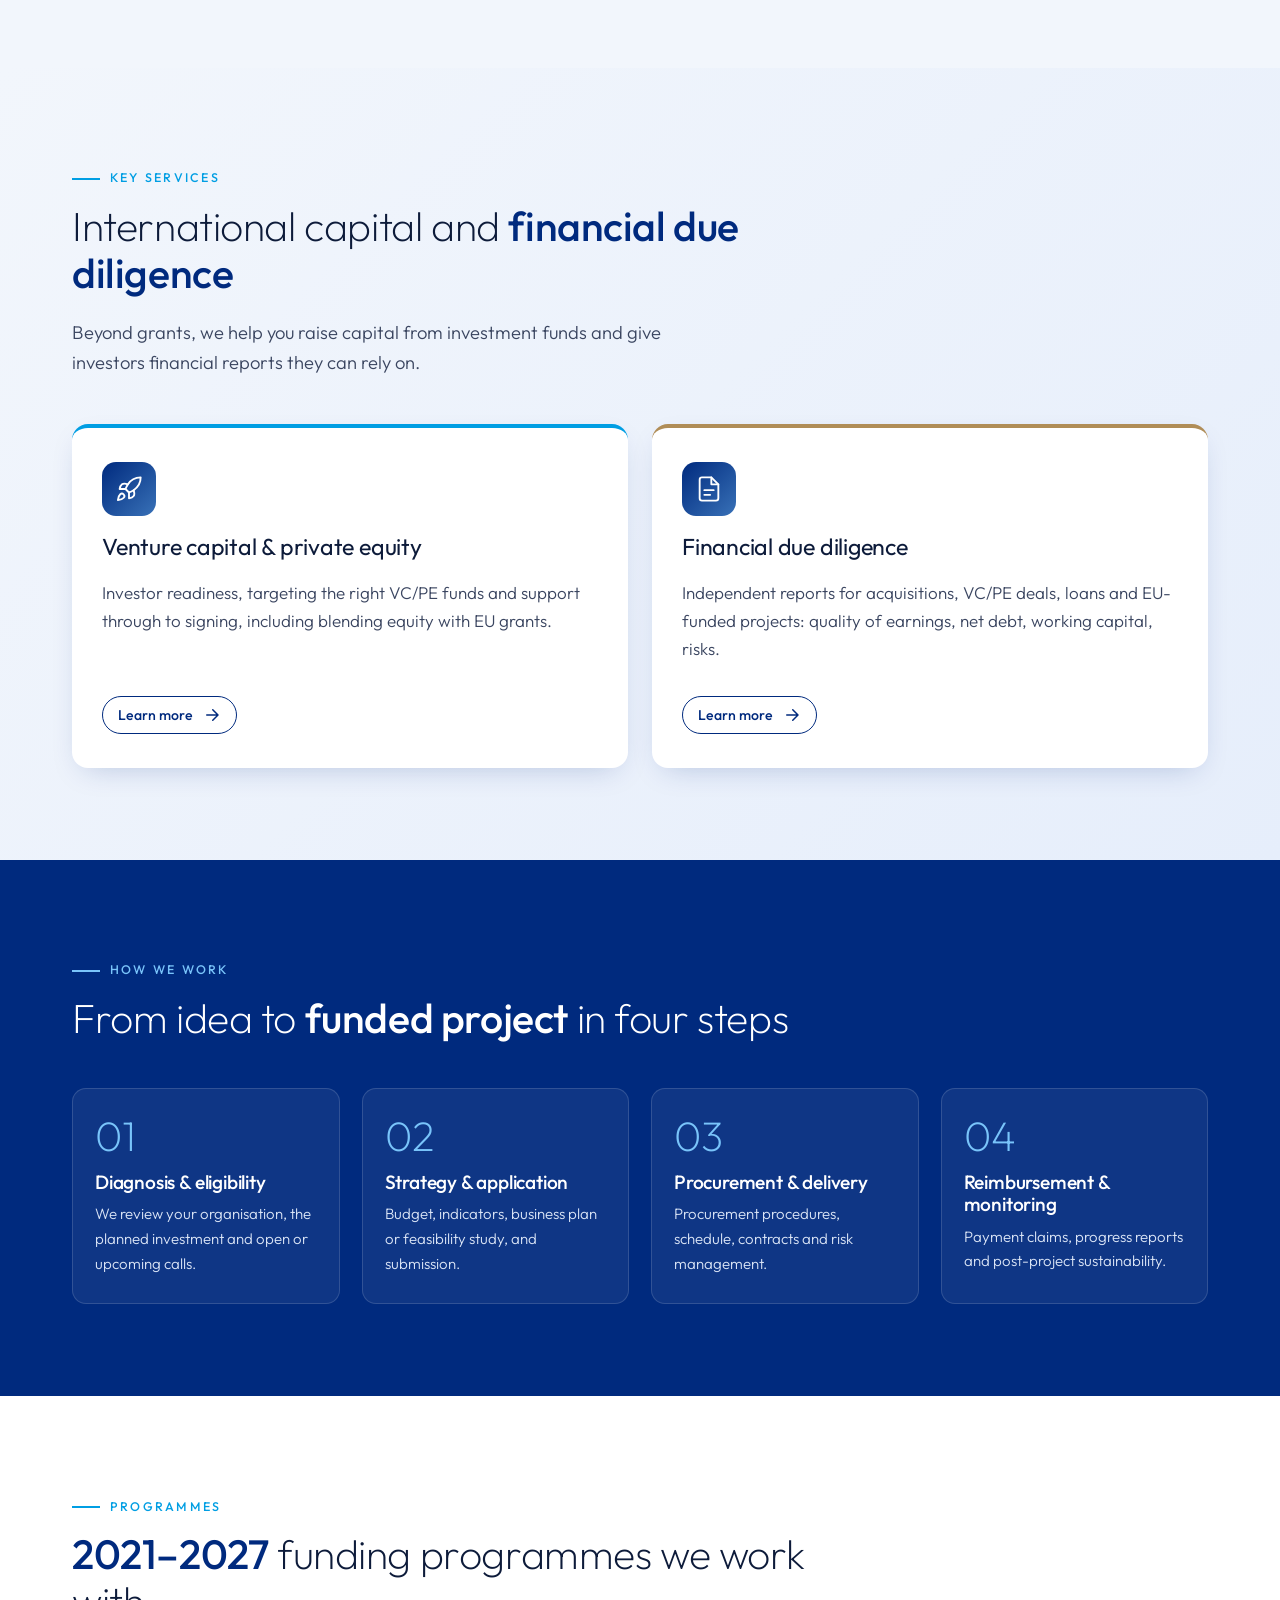
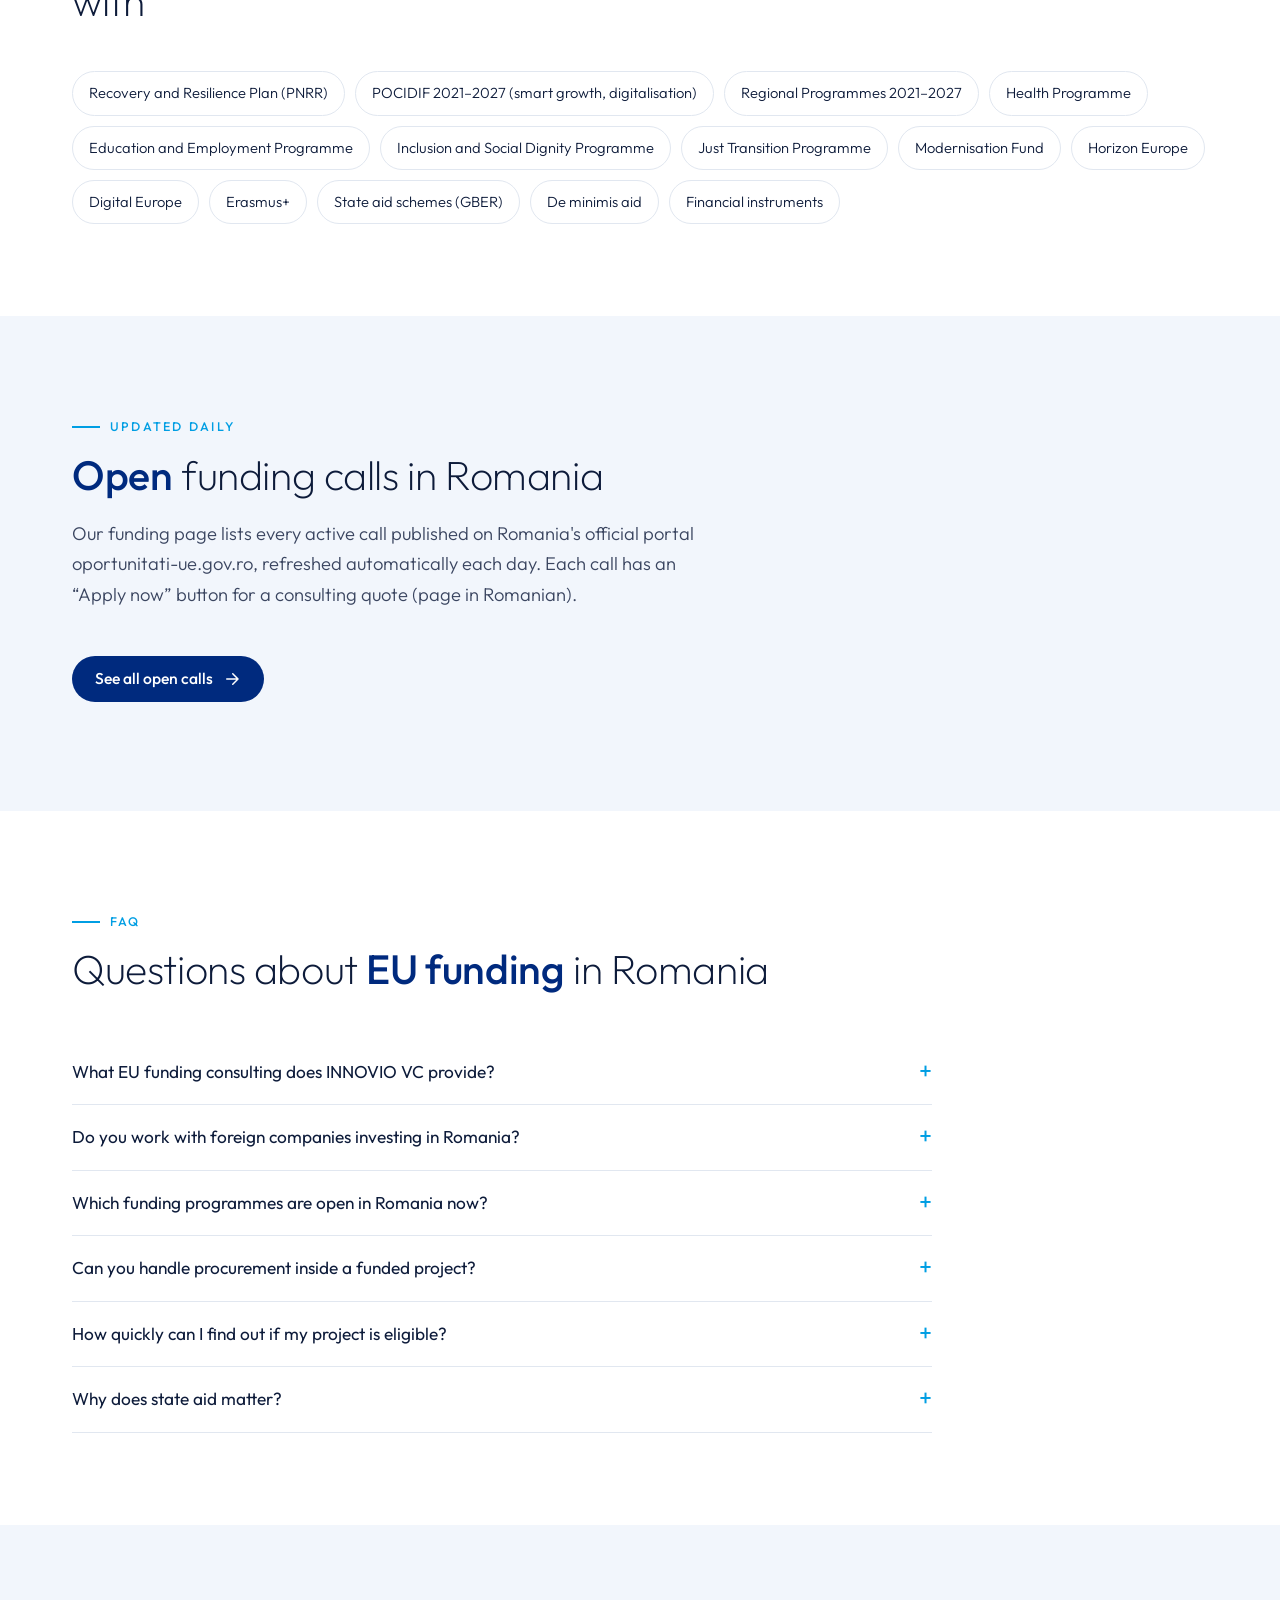
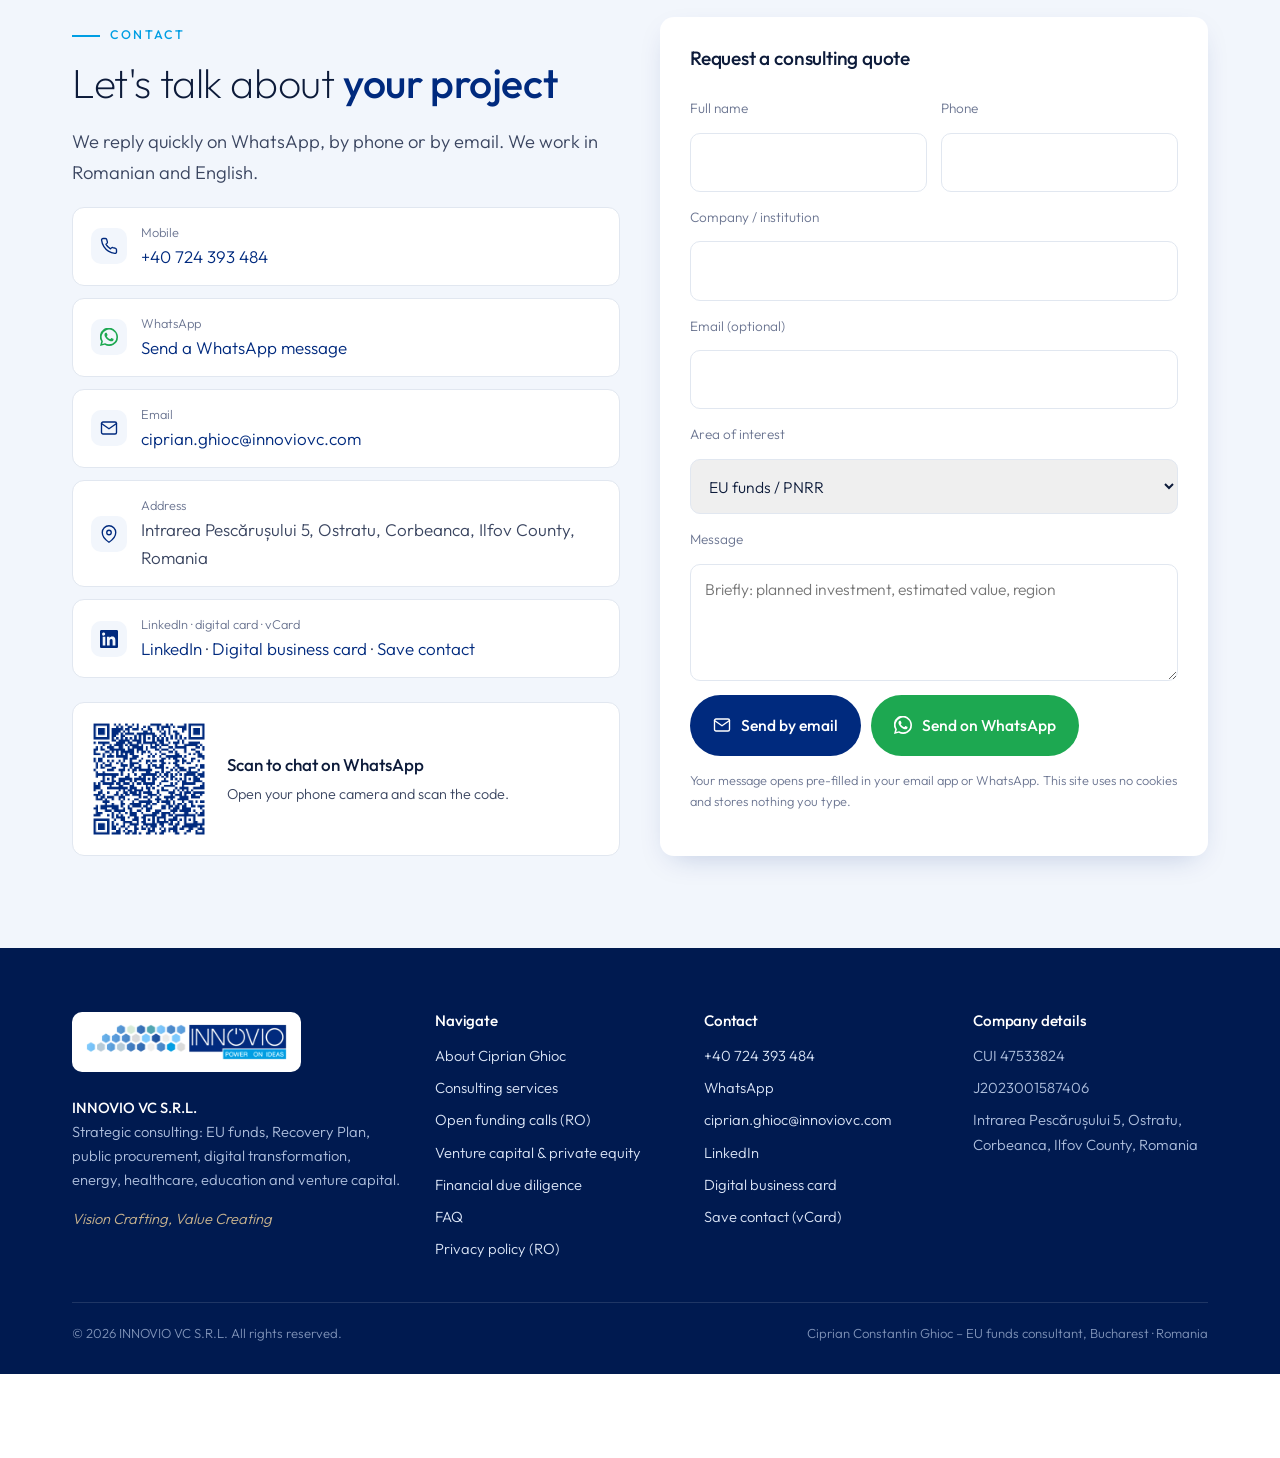
==== commit a90f03b9: "Actualizare fonduri europene 2026-11-22" ====
--- a/en/index.html
+++ b/en/index.html
@@ -21,7 +21,7 @@
 <link rel="preconnect" href="https://fonts.googleapis.com"><link rel="preconnect" href="https://fonts.gstatic.com" crossorigin>
 <link href="https://fonts.googleapis.com/css2?family=Outfit:wght@200;300;400;500&amp;display=swap" rel="stylesheet">
 <link rel="stylesheet" href="../assets/css/style.css">
-<script type="application/ld+json">{"@context": "https://schema.org", "@graph": [{"@type": "Person", "@id": "https://www.innoviovc.com/#ciprian", "name": "Ciprian Constantin Ghioc", "alternateName": "Ciprian Ghioc", "jobTitle": "Founder & CEO", "worksFor": {"@id": "https://www.innoviovc.com/#org"}, "url": "https://www.innoviovc.com/", "image": "https://www.innoviovc.com/assets/img/ciprian-ghioc-consultant-fonduri-europene-1200.jpg", "telephone": "+40724393484", "email": "__SITE_EMAIL__", "sameAs": ["https://www.linkedin.com/in/ciprian-constantin-ghioc-409647b0", "https://dixid.cards/cippy282-dl3j"], "description": "EU funds, Recovery Plan, public procurement and state aid consultant in Romania; former Director General of the Managing Authority for the Competitiveness Operational Programme (2014–2020) and the Environment Operational Programme.", "knowsLanguage": ["ro", "en"], "knowsAbout": ["EU funds", "Fonduri europene", "PNRR", "Recovery and Resilience Facility", "Public procurement", "Achiziții publice", "State aid", "GBER", "Digital transformation", "Energy", "Healthcare", "Education", "Venture capital"]}, {"@type": ["Organization", "ProfessionalService"], "@id": "https://www.innoviovc.com/#org", "name": "INNOVIO VC S.R.L.", "alternateName": "INNOVIO VC", "url": "https://www.innoviovc.com/", "logo": "https://www.innoviovc.com/assets/img/innovio-vc-logo-960.png", "image": "https://www.innoviovc.com/assets/img/og-ciprian-ghioc-innovio-vc.jpg", "slogan": "Vision Crafting, Value Creating", "foundingDate": "2023", "founder": {"@id": "https://www.innoviovc.com/#ciprian"}, "taxID": "47533824", "telephone": "+40724393484", "email": "__SITE_EMAIL__", "address": {"@type": "PostalAddress", "streetAddress": "Intrarea Pescărușului 5", "addressLocality": "Ostratu, Corbeanca", "addressRegion": "Ilfov", "addressCountry": "RO"}, "areaServed": ["RO", "EU"], "sameAs": ["https://www.linkedin.com/in/ciprian-constantin-ghioc-409647b0"], "availableLanguage": ["ro", "en"], "hasOfferCatalog": {"@type": "OfferCatalog", "name": "Services", "itemListElement": [{"@type": "Offer", "itemOffered": {"@type": "Service", "name": "EU funds & Recovery Plan (PNRR)"}}, {"@type": "Offer", "itemOffered": {"@type": "Service", "name": "Public procurement"}}, {"@type": "Offer", "itemOffered": {"@type": "Service", "name": "State aid & compliance"}}, {"@type": "Offer", "itemOffered": {"@type": "Service", "name": "Digital transformation"}}, {"@type": "Offer", "itemOffered": {"@type": "Service", "name": "Energy"}}, {"@type": "Offer", "itemOffered": {"@type": "Service", "name": "Healthcare"}}, {"@type": "Offer", "itemOffered": {"@type": "Service", "name": "Education"}}, {"@type": "Offer", "itemOffered": {"@type": "Service", "name": "Venture capital & private equity"}}]}}, {"@type": "WebSite", "@id": "https://www.innoviovc.com/#website", "url": "https://www.innoviovc.com/", "name": "INNOVIO VC – Ciprian Constantin Ghioc", "inLanguage": ["ro-RO", "en", "zh-Hans"], "publisher": {"@id": "https://www.innoviovc.com/#org"}}, {"@type": "WebPage", "@id": "https://www.innoviovc.com/en/#webpage", "url": "https://www.innoviovc.com/en/", "name": "EU Funds, Recovery Plan (PNRR) & Public Procurement Consulting in Romania | Ciprian Ghioc – INNOVIO VC", "isPartOf": {"@id": "https://www.innoviovc.com/#website"}, "about": {"@id": "https://www.innoviovc.com/#org"}, "inLanguage": "en", "dateModified": "2026-11-22"}, {"@type": "FAQPage", "@id": "https://www.innoviovc.com/en/#faq", "inLanguage": "en", "mainEntity": [{"@type": "Question", "name": "What EU funding consulting does INNOVIO VC provide?", "acceptedAnswer": {"@type": "Answer", "text": "We cover the full life cycle of a funded project: finding the right call, eligibility review, funding strategy, application and business plan, submission, assessment clarifications, procurement, implementation, reporting and payment claims."}}, {"@type": "Question", "name": "Do you work with foreign companies investing in Romania?", "acceptedAnswer": {"@type": "Answer", "text": "Yes. We help international investors understand which Romanian and EU programmes and state aid schemes apply to their investment, and we manage the application and compliance process locally."}}, {"@type": "Question", "name": "Which funding programmes are open in Romania now?", "acceptedAnswer": {"@type": "Answer", "text": "For 2021–2027 these include the Recovery and Resilience Plan (PNRR), POCIDIF, eight Regional Programmes, the Health Programme, the Education and Employment Programme and the Just Transition Programme, plus EU-managed programmes such as Horizon Europe and Digital Europe. Our open-calls page is updated daily from the official source."}}, {"@type": "Question", "name": "Can you handle procurement inside a funded project?", "acceptedAnswer": {"@type": "Answer", "text": "Yes. We prepare tender documents and specifications under Law 98/2016, run private-beneficiary procedures and evaluate bids so that costs remain eligible at audit."}}, {"@type": "Question", "name": "How quickly can I find out if my project is eligible?", "acceptedAnswer": {"@type": "Answer", "text": "Send us your sector, region, type of investment and estimated value on WhatsApp or by email, and we will reply with the relevant programmes and next steps."}}, {"@type": "Question", "name": "Why does state aid matter?", "acceptedAnswer": {"@type": "Answer", "text": "Most business grants are granted as state aid under the General Block Exemption Regulation (EU) 651/2014 or as de minimis aid. The classification determines aid intensity, eligible costs and your obligations after the project ends."}}]}]}</script>
+<script type="application/ld+json">{"@context": "https://schema.org", "@graph": [{"@type": "Person", "@id": "https://www.innoviovc.com/#ciprian", "name": "Ciprian Constantin Ghioc", "alternateName": "Ciprian Ghioc", "jobTitle": "Founder & CEO", "worksFor": {"@id": "https://www.innoviovc.com/#org"}, "url": "https://www.innoviovc.com/", "image": "https://www.innoviovc.com/assets/img/ciprian-ghioc-consultant-fonduri-europene-1200.jpg", "telephone": "+40724393484", "email": "ciprian.ghioc@innoviovc.com", "sameAs": ["https://www.linkedin.com/in/ciprian-constantin-ghioc-409647b0", "https://dixid.cards/cippy282-dl3j"], "description": "EU funds, Recovery Plan, public procurement and state aid consultant in Romania; former Director General of the Managing Authority for the Competitiveness Operational Programme (2014–2020) and the Environment Operational Programme.", "knowsLanguage": ["ro", "en"], "knowsAbout": ["EU funds", "Fonduri europene", "PNRR", "Recovery and Resilience Facility", "Public procurement", "Achiziții publice", "State aid", "GBER", "Digital transformation", "Energy", "Healthcare", "Education", "Venture capital"]}, {"@type": ["Organization", "ProfessionalService"], "@id": "https://www.innoviovc.com/#org", "name": "INNOVIO VC S.R.L.", "alternateName": "INNOVIO VC", "url": "https://www.innoviovc.com/", "logo": "https://www.innoviovc.com/assets/img/innovio-vc-logo-960.png", "image": "https://www.innoviovc.com/assets/img/og-ciprian-ghioc-innovio-vc.jpg", "slogan": "Vision Crafting, Value Creating", "foundingDate": "2023", "founder": {"@id": "https://www.innoviovc.com/#ciprian"}, "taxID": "47533824", "telephone": "+40724393484", "email": "ciprian.ghioc@innoviovc.com", "address": {"@type": "PostalAddress", "streetAddress": "Intrarea Pescărușului 5", "addressLocality": "Ostratu, Corbeanca", "addressRegion": "Ilfov", "addressCountry": "RO"}, "areaServed": ["RO", "EU"], "sameAs": ["https://www.linkedin.com/in/ciprian-constantin-ghioc-409647b0"], "availableLanguage": ["ro", "en"], "hasOfferCatalog": {"@type": "OfferCatalog", "name": "Services", "itemListElement": [{"@type": "Offer", "itemOffered": {"@type": "Service", "name": "EU funds & Recovery Plan (PNRR)"}}, {"@type": "Offer", "itemOffered": {"@type": "Service", "name": "Public procurement"}}, {"@type": "Offer", "itemOffered": {"@type": "Service", "name": "State aid & compliance"}}, {"@type": "Offer", "itemOffered": {"@type": "Service", "name": "Digital transformation"}}, {"@type": "Offer", "itemOffered": {"@type": "Service", "name": "Energy"}}, {"@type": "Offer", "itemOffered": {"@type": "Service", "name": "Healthcare"}}, {"@type": "Offer", "itemOffered": {"@type": "Service", "name": "Education"}}, {"@type": "Offer", "itemOffered": {"@type": "Service", "name": "Venture capital & private equity"}}]}}, {"@type": "WebSite", "@id": "https://www.innoviovc.com/#website", "url": "https://www.innoviovc.com/", "name": "INNOVIO VC – Ciprian Constantin Ghioc", "inLanguage": ["ro-RO", "en", "zh-Hans"], "publisher": {"@id": "https://www.innoviovc.com/#org"}}, {"@type": "WebPage", "@id": "https://www.innoviovc.com/en/#webpage", "url": "https://www.innoviovc.com/en/", "name": "EU Funds, Recovery Plan (PNRR) & Public Procurement Consulting in Romania | Ciprian Ghioc – INNOVIO VC", "isPartOf": {"@id": "https://www.innoviovc.com/#website"}, "about": {"@id": "https://www.innoviovc.com/#org"}, "inLanguage": "en", "dateModified": "2026-11-22"}, {"@type": "FAQPage", "@id": "https://www.innoviovc.com/en/#faq", "inLanguage": "en", "mainEntity": [{"@type": "Question", "name": "What EU funding consulting does INNOVIO VC provide?", "acceptedAnswer": {"@type": "Answer", "text": "We cover the full life cycle of a funded project: finding the right call, eligibility review, funding strategy, application and business plan, submission, assessment clarifications, procurement, implementation, reporting and payment claims."}}, {"@type": "Question", "name": "Do you work with foreign companies investing in Romania?", "acceptedAnswer": {"@type": "Answer", "text": "Yes. We help international investors understand which Romanian and EU programmes and state aid schemes apply to their investment, and we manage the application and compliance process locally."}}, {"@type": "Question", "name": "Which funding programmes are open in Romania now?", "acceptedAnswer": {"@type": "Answer", "text": "For 2021–2027 these include the Recovery and Resilience Plan (PNRR), POCIDIF, eight Regional Programmes, the Health Programme, the Education and Employment Programme and the Just Transition Programme, plus EU-managed programmes such as Horizon Europe and Digital Europe. Our open-calls page is updated daily from the official source."}}, {"@type": "Question", "name": "Can you handle procurement inside a funded project?", "acceptedAnswer": {"@type": "Answer", "text": "Yes. We prepare tender documents and specifications under Law 98/2016, run private-beneficiary procedures and evaluate bids so that costs remain eligible at audit."}}, {"@type": "Question", "name": "How quickly can I find out if my project is eligible?", "acceptedAnswer": {"@type": "Answer", "text": "Send us your sector, region, type of investment and estimated value on WhatsApp or by email, and we will reply with the relevant programmes and next steps."}}, {"@type": "Question", "name": "Why does state aid matter?", "acceptedAnswer": {"@type": "Answer", "text": "Most business grants are granted as state aid under the General Block Exemption Regulation (EU) 651/2014 or as de minimis aid. The classification determines aid intensity, eligible costs and your obligations after the project ends."}}]}]}</script>
 </head>
 <body>
 <a class="skip" href="#main">Skip to content</a>
@@ -47,7 +47,7 @@
    <p class="lead">We turn investment ideas into funded projects: from finding the right call and writing the application to procurement, implementation and reimbursement, led by someone who has run EU managing authorities.</p>
    <div class="cta-row">
     <a class="btn btn-wa" href="https://wa.me/40724393484?text=Hello%20Mr%20Ghioc%2C%20I%20would%20like%20to%20discuss%20EU%20funding%20(innoviovc.com)" target="_blank" rel="noopener"><svg viewBox="0 0 24 24" fill="currentColor" aria-hidden="true"><path d="M17.5 14.4c-.3-.1-1.8-.9-2-1-.3-.1-.5-.1-.7.1-.2.3-.8 1-.9 1.2-.2.2-.3.2-.6.1-.3-.1-1.3-.5-2.4-1.5-.9-.8-1.5-1.8-1.7-2.1-.2-.3 0-.5.1-.6l.4-.5c.2-.2.2-.3.3-.5.1-.2 0-.4 0-.5l-.9-2.2c-.2-.6-.5-.5-.7-.5h-.6c-.2 0-.5.1-.8.4-.3.3-1 1-1 2.5s1.1 2.9 1.2 3.1c.1.2 2.1 3.2 5.1 4.5.7.3 1.3.5 1.7.6.7.2 1.4.2 1.9.1.6-.1 1.8-.7 2-1.4.2-.7.2-1.3.2-1.4-.1-.2-.3-.3-.6-.4zM12 21.8c-1.8 0-3.5-.5-5-1.4l-.4-.2-3.7 1 1-3.6-.2-.4A9.8 9.8 0 1 1 12 21.8zm8.4-18.3A11.8 11.8 0 0 0 1.7 17.8L0 24l6.3-1.7A11.8 11.8 0 0 0 24 12c0-3.2-1.2-6.2-3.5-8.5z"/></svg> Message on WhatsApp</a>
-    <a class="btn btn-primary" href="mailto:__SITE_EMAIL__?subject=Consulting%20request%20(innoviovc.com)"><svg viewBox="0 0 24 24" fill="none" stroke="currentColor" stroke-width="1.8" stroke-linecap="round" stroke-linejoin="round" aria-hidden="true"><rect x="2" y="4" width="20" height="16" rx="2"/><path d="m22 6-10 7L2 6"/></svg> Send an email</a>
+    <a class="btn btn-primary" href="mailto:ciprian.ghioc@innoviovc.com?subject=Consulting%20request%20(innoviovc.com)"><svg viewBox="0 0 24 24" fill="none" stroke="currentColor" stroke-width="1.8" stroke-linecap="round" stroke-linejoin="round" aria-hidden="true"><rect x="2" y="4" width="20" height="16" rx="2"/><path d="m22 6-10 7L2 6"/></svg> Send an email</a>
     <a class="btn btn-ghost" href="#fonduri">See open funding calls <svg viewBox="0 0 24 24" fill="none" stroke="currentColor" stroke-width="2" stroke-linecap="round" stroke-linejoin="round" aria-hidden="true"><path d="M5 12h14M13 5l7 7-7 7"/></svg></a>
    </div>
    <ul class="creds"><li><b>Former Director General</b> Managing Authority, Competitiveness OP 2014–2020</li><li><b>Former Director General</b> Managing Authority, Environment OP</li><li><b>Founder</b> INNOVIO VC, 2023</li></ul>
@@ -93,7 +93,7 @@
   <ul class="contact-list">
    <li><span class="k"><svg viewBox="0 0 24 24" fill="none" stroke="currentColor" stroke-width="1.8" stroke-linecap="round" stroke-linejoin="round" aria-hidden="true"><path d="M22 16.9v3a2 2 0 0 1-2.2 2 19.8 19.8 0 0 1-8.6-3.1 19.5 19.5 0 0 1-6-6A19.8 19.8 0 0 1 2.1 4.2 2 2 0 0 1 4.1 2h3a2 2 0 0 1 2 1.7c.1.9.4 1.8.7 2.7a2 2 0 0 1-.5 2.1L8 9.8a16 16 0 0 0 6 6l1.3-1.3a2 2 0 0 1 2.1-.4c.9.3 1.8.6 2.7.7a2 2 0 0 1 1.7 2z"/></svg></span><div><small>Mobile</small><a href="tel:+40724393484">+40 724 393 484</a></div></li>
    <li><span class="k" style="color:var(--wa)"><svg viewBox="0 0 24 24" fill="currentColor" aria-hidden="true"><path d="M17.5 14.4c-.3-.1-1.8-.9-2-1-.3-.1-.5-.1-.7.1-.2.3-.8 1-.9 1.2-.2.2-.3.2-.6.1-.3-.1-1.3-.5-2.4-1.5-.9-.8-1.5-1.8-1.7-2.1-.2-.3 0-.5.1-.6l.4-.5c.2-.2.2-.3.3-.5.1-.2 0-.4 0-.5l-.9-2.2c-.2-.6-.5-.5-.7-.5h-.6c-.2 0-.5.1-.8.4-.3.3-1 1-1 2.5s1.1 2.9 1.2 3.1c.1.2 2.1 3.2 5.1 4.5.7.3 1.3.5 1.7.6.7.2 1.4.2 1.9.1.6-.1 1.8-.7 2-1.4.2-.7.2-1.3.2-1.4-.1-.2-.3-.3-.6-.4zM12 21.8c-1.8 0-3.5-.5-5-1.4l-.4-.2-3.7 1 1-3.6-.2-.4A9.8 9.8 0 1 1 12 21.8zm8.4-18.3A11.8 11.8 0 0 0 1.7 17.8L0 24l6.3-1.7A11.8 11.8 0 0 0 24 12c0-3.2-1.2-6.2-3.5-8.5z"/></svg></span><div><small>WhatsApp</small><a href="https://wa.me/40724393484?text=Hello%20Mr%20Ghioc%2C%20I%20would%20like%20to%20discuss%20EU%20funding%20(innoviovc.com)" target="_blank" rel="noopener">Send a WhatsApp message</a></div></li>
-   <li><span class="k"><svg viewBox="0 0 24 24" fill="none" stroke="currentColor" stroke-width="1.8" stroke-linecap="round" stroke-linejoin="round" aria-hidden="true"><rect x="2" y="4" width="20" height="16" rx="2"/><path d="m22 6-10 7L2 6"/></svg></span><div><small>Email</small><a href="mailto:__SITE_EMAIL__">__SITE_EMAIL__</a></div></li>
+   <li><span class="k"><svg viewBox="0 0 24 24" fill="none" stroke="currentColor" stroke-width="1.8" stroke-linecap="round" stroke-linejoin="round" aria-hidden="true"><rect x="2" y="4" width="20" height="16" rx="2"/><path d="m22 6-10 7L2 6"/></svg></span><div><small>Email</small><a href="mailto:ciprian.ghioc@innoviovc.com">ciprian.ghioc@innoviovc.com</a></div></li>
    <li><span class="k"><svg viewBox="0 0 24 24" fill="none" stroke="currentColor" stroke-width="1.8" stroke-linecap="round" stroke-linejoin="round" aria-hidden="true"><path d="M21 10c0 7-9 13-9 13S3 17 3 10a9 9 0 1 1 18 0z"/><circle cx="12" cy="10" r="3"/></svg></span><div><small>Address</small>Intrarea Pescărușului 5, Ostratu, Corbeanca, Ilfov County, Romania</div></li>
    <li><span class="k"><svg viewBox="0 0 24 24" fill="currentColor" aria-hidden="true"><path d="M20.4 20.5h-3.6v-5.6c0-1.3 0-3-1.8-3s-2.1 1.4-2.1 2.9v5.7H9.3V9h3.4v1.6h.1c.5-.9 1.6-1.8 3.4-1.8 3.6 0 4.3 2.4 4.3 5.5v6.2zM5.3 7.4a2.1 2.1 0 1 1 0-4.1 2.1 2.1 0 0 1 0 4.1zM7.1 20.5H3.6V9h3.5v11.5zM22.2 0H1.8C.8 0 0 .8 0 1.7v20.6c0 .9.8 1.7 1.8 1.7h20.4c1 0 1.8-.8 1.8-1.7V1.7C24 .8 23.2 0 22.2 0z"/></svg></span><div><small>LinkedIn · digital card · vCard</small><a href="https://www.linkedin.com/in/ciprian-constantin-ghioc-409647b0" target="_blank" rel="noopener">LinkedIn</a> · <a href="https://dixid.cards/cippy282-dl3j" target="_blank" rel="noopener">Digital business card</a> · <a href="../ciprian-ghioc.vcf" download>Save contact</a></div></li>
   </ul>
@@ -116,7 +116,7 @@
    <div><span class="logo-card"><img src="../assets/img/innovio-vc-logo-480.webp" width="200" height="36" alt="INNOVIO VC" loading="lazy"></span>
     <p><strong style="color:#fff;font-weight:500">INNOVIO VC S.R.L.</strong><br>Strategic consulting: EU funds, Recovery Plan, public procurement, digital transformation, energy, healthcare, education and venture capital.</p><p style="font-style:italic;color:#C9B48E">Vision Crafting, Value Creating</p></div>
    <div><h4>Navigate</h4><ul><li><a href="../en/#despre">About Ciprian Ghioc</a></li><li><a href="../en/#servicii">Consulting services</a></li><li><a href="../fonduri-europene/">Open funding calls (RO)</a></li><li><a href="../en/venture-capital-private-equity.html">Venture capital & private equity</a></li><li><a href="../en/financial-due-diligence.html">Financial due diligence</a></li><li><a href="../en/#intrebari">FAQ</a></li><li><a href="../politica-de-confidentialitate/">Privacy policy (RO)</a></li></ul></div>
-   <div><h4>Contact</h4><ul><li><a href="tel:+40724393484">+40 724 393 484</a></li><li><a href="https://wa.me/40724393484?text=Hello%20Mr%20Ghioc%2C%20I%20would%20like%20to%20discuss%20EU%20funding%20(innoviovc.com)" rel="noopener" target="_blank">WhatsApp</a></li><li><a href="mailto:__SITE_EMAIL__">__SITE_EMAIL__</a></li><li><a href="https://www.linkedin.com/in/ciprian-constantin-ghioc-409647b0" rel="noopener" target="_blank">LinkedIn</a></li><li><a href="https://dixid.cards/cippy282-dl3j" rel="noopener" target="_blank">Digital business card</a></li><li><a href="../ciprian-ghioc.vcf" download>Save contact (vCard)</a></li></ul></div>
+   <div><h4>Contact</h4><ul><li><a href="tel:+40724393484">+40 724 393 484</a></li><li><a href="https://wa.me/40724393484?text=Hello%20Mr%20Ghioc%2C%20I%20would%20like%20to%20discuss%20EU%20funding%20(innoviovc.com)" rel="noopener" target="_blank">WhatsApp</a></li><li><a href="mailto:ciprian.ghioc@innoviovc.com">ciprian.ghioc@innoviovc.com</a></li><li><a href="https://www.linkedin.com/in/ciprian-constantin-ghioc-409647b0" rel="noopener" target="_blank">LinkedIn</a></li><li><a href="https://dixid.cards/cippy282-dl3j" rel="noopener" target="_blank">Digital business card</a></li><li><a href="../ciprian-ghioc.vcf" download>Save contact (vCard)</a></li></ul></div>
    <div><h4>Company details</h4><ul><li>CUI 47533824</li><li>J2023001587406</li><li>Intrarea Pescărușului 5, Ostratu, Corbeanca, Ilfov County, Romania</li></ul></div>
   </div>
   <div class="legal"><span>© <span data-year>2026</span> INNOVIO VC S.R.L. All rights reserved.</span><span>Ciprian Constantin Ghioc – EU funds consultant, Bucharest · Romania</span></div>
@@ -125,7 +125,7 @@
 <div class="contact-bar" role="complementary" aria-label="Contact">
  <a class="cb-phone" href="tel:+40724393484" aria-label="Call: +40 724 393 484"><svg viewBox="0 0 24 24" fill="none" stroke="currentColor" stroke-width="1.8" stroke-linecap="round" stroke-linejoin="round" aria-hidden="true"><path d="M22 16.9v3a2 2 0 0 1-2.2 2 19.8 19.8 0 0 1-8.6-3.1 19.5 19.5 0 0 1-6-6A19.8 19.8 0 0 1 2.1 4.2 2 2 0 0 1 4.1 2h3a2 2 0 0 1 2 1.7c.1.9.4 1.8.7 2.7a2 2 0 0 1-.5 2.1L8 9.8a16 16 0 0 0 6 6l1.3-1.3a2 2 0 0 1 2.1-.4c.9.3 1.8.6 2.7.7a2 2 0 0 1 1.7 2z"/></svg><span>Call</span></a>
  <a class="cb-wa" href="https://wa.me/40724393484?text=Hello%20Mr%20Ghioc%2C%20I%20would%20like%20to%20discuss%20EU%20funding%20(innoviovc.com)" target="_blank" rel="noopener" aria-label="WhatsApp"><svg viewBox="0 0 24 24" fill="currentColor" aria-hidden="true"><path d="M17.5 14.4c-.3-.1-1.8-.9-2-1-.3-.1-.5-.1-.7.1-.2.3-.8 1-.9 1.2-.2.2-.3.2-.6.1-.3-.1-1.3-.5-2.4-1.5-.9-.8-1.5-1.8-1.7-2.1-.2-.3 0-.5.1-.6l.4-.5c.2-.2.2-.3.3-.5.1-.2 0-.4 0-.5l-.9-2.2c-.2-.6-.5-.5-.7-.5h-.6c-.2 0-.5.1-.8.4-.3.3-1 1-1 2.5s1.1 2.9 1.2 3.1c.1.2 2.1 3.2 5.1 4.5.7.3 1.3.5 1.7.6.7.2 1.4.2 1.9.1.6-.1 1.8-.7 2-1.4.2-.7.2-1.3.2-1.4-.1-.2-.3-.3-.6-.4zM12 21.8c-1.8 0-3.5-.5-5-1.4l-.4-.2-3.7 1 1-3.6-.2-.4A9.8 9.8 0 1 1 12 21.8zm8.4-18.3A11.8 11.8 0 0 0 1.7 17.8L0 24l6.3-1.7A11.8 11.8 0 0 0 24 12c0-3.2-1.2-6.2-3.5-8.5z"/></svg><span>WhatsApp</span></a>
- <a class="cb-mail" href="mailto:__SITE_EMAIL__?subject=Consulting%20request%20(innoviovc.com)" aria-label="Email"><svg viewBox="0 0 24 24" fill="none" stroke="currentColor" stroke-width="1.8" stroke-linecap="round" stroke-linejoin="round" aria-hidden="true"><rect x="2" y="4" width="20" height="16" rx="2"/><path d="m22 6-10 7L2 6"/></svg><span>Email</span></a>
+ <a class="cb-mail" href="mailto:ciprian.ghioc@innoviovc.com?subject=Consulting%20request%20(innoviovc.com)" aria-label="Email"><svg viewBox="0 0 24 24" fill="none" stroke="currentColor" stroke-width="1.8" stroke-linecap="round" stroke-linejoin="round" aria-hidden="true"><rect x="2" y="4" width="20" height="16" rx="2"/><path d="m22 6-10 7L2 6"/></svg><span>Email</span></a>
  <a class="cb-qr" href="https://wa.me/40724393484?text=Hello%20Mr%20Ghioc%2C%20I%20would%20like%20to%20discuss%20EU%20funding%20(innoviovc.com)" target="_blank" rel="noopener" aria-label="QR WhatsApp"><svg viewBox="0 0 24 24" fill="none" stroke="currentColor" stroke-width="1.8" aria-hidden="true"><rect x="3" y="3" width="7" height="7"/><rect x="14" y="3" width="7" height="7"/><rect x="3" y="14" width="7" height="7"/><path d="M14 14h3v3h-3zM20 14v.01M17 20h4v1M14 20v1"/></svg><span class="pop"><img src="../assets/img/qr-whatsapp-ciprian-ghioc.png" width="146" height="146" alt="QR WhatsApp" loading="lazy">Scan for WhatsApp</span></a>
 </div>
 <div class="modal" id="apply-modal" aria-hidden="true" role="dialog" aria-labelledby="apply-title">
--- a/assets/css/style.css
+++ b/assets/css/style.css
@@ -308,3 +308,13 @@
 }
 @media (hover:none){.card:hover,.call:hover{transform:none}}
 @media (min-width:821px){.hero .wrap{padding-top:44px}.hex-deco.tl{top:14px;width:130px;opacity:.6}}
+/* send status / fallback */
+.send-status:empty{display:none}
+.send-status{margin-top:4px;border-radius:12px;padding:12px 14px;font-size:.92rem}
+.send-status p{margin:0 0 8px}.send-status p:last-child{margin-bottom:0}
+.send-status.ok{background:#E8F7EE;color:#11643A;border:1px solid #BFE6CF}
+.send-status.warn{background:#FFF6E8;color:#7A4B00;border:1px solid #F3D9A8}
+.send-status .fb-btns{display:flex;flex-wrap:wrap;gap:8px;margin:6px 0}
+.send-status .fb-addr{font-weight:500;word-break:break-all}
+.lead-form button[disabled]{opacity:.7;cursor:wait}
+.call-name[hidden]{display:none}
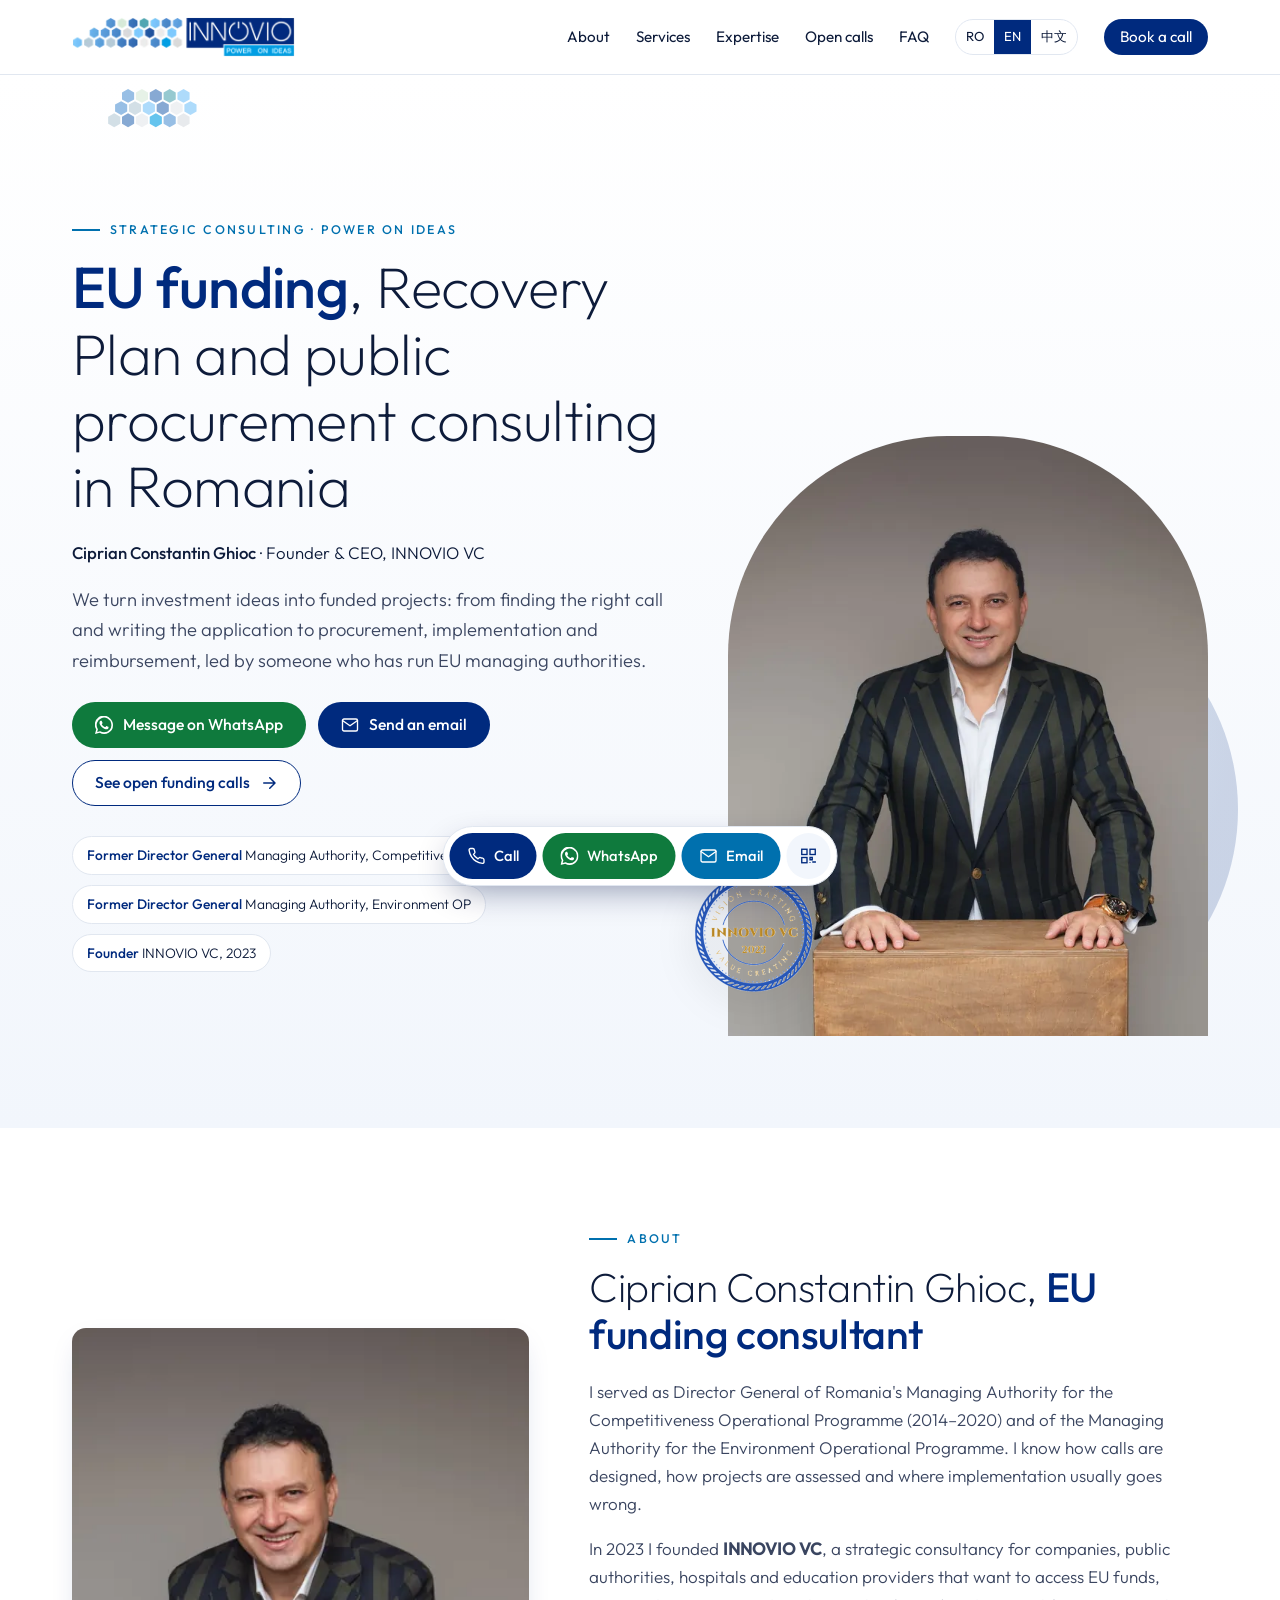
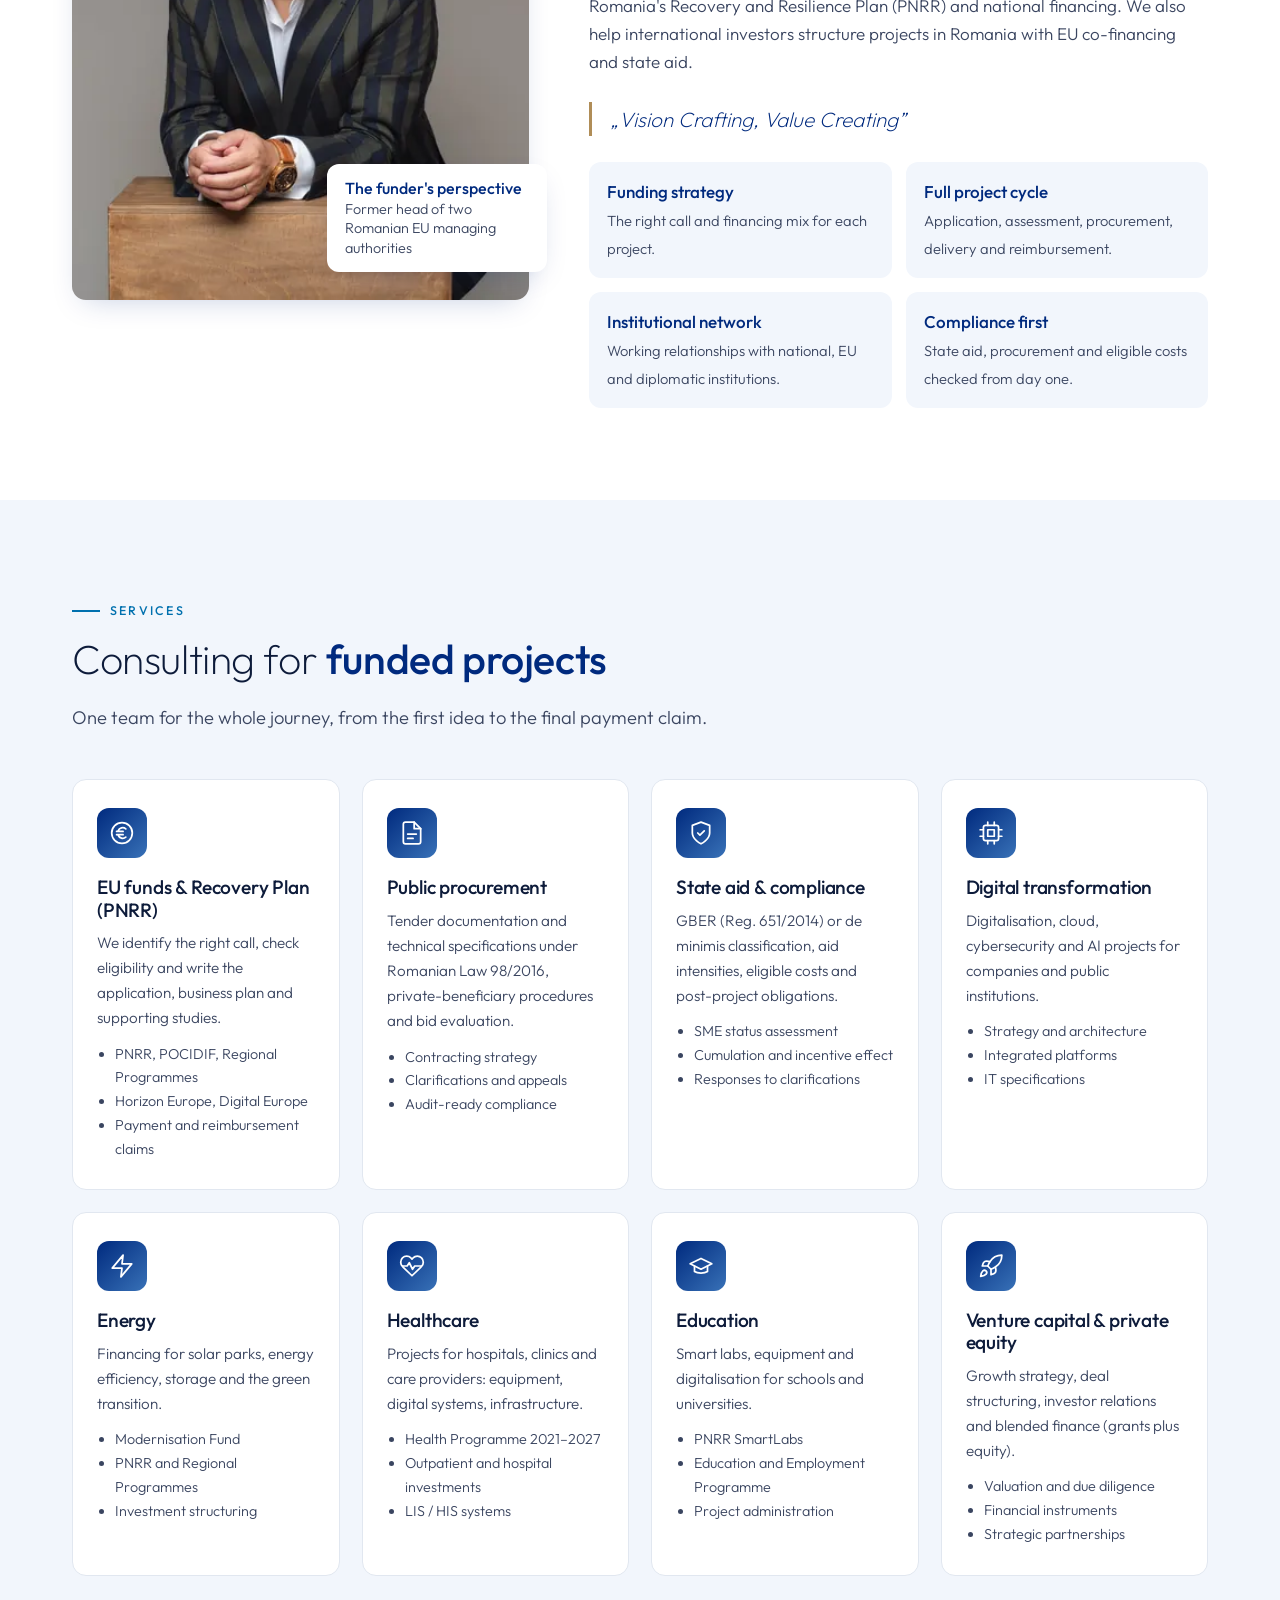
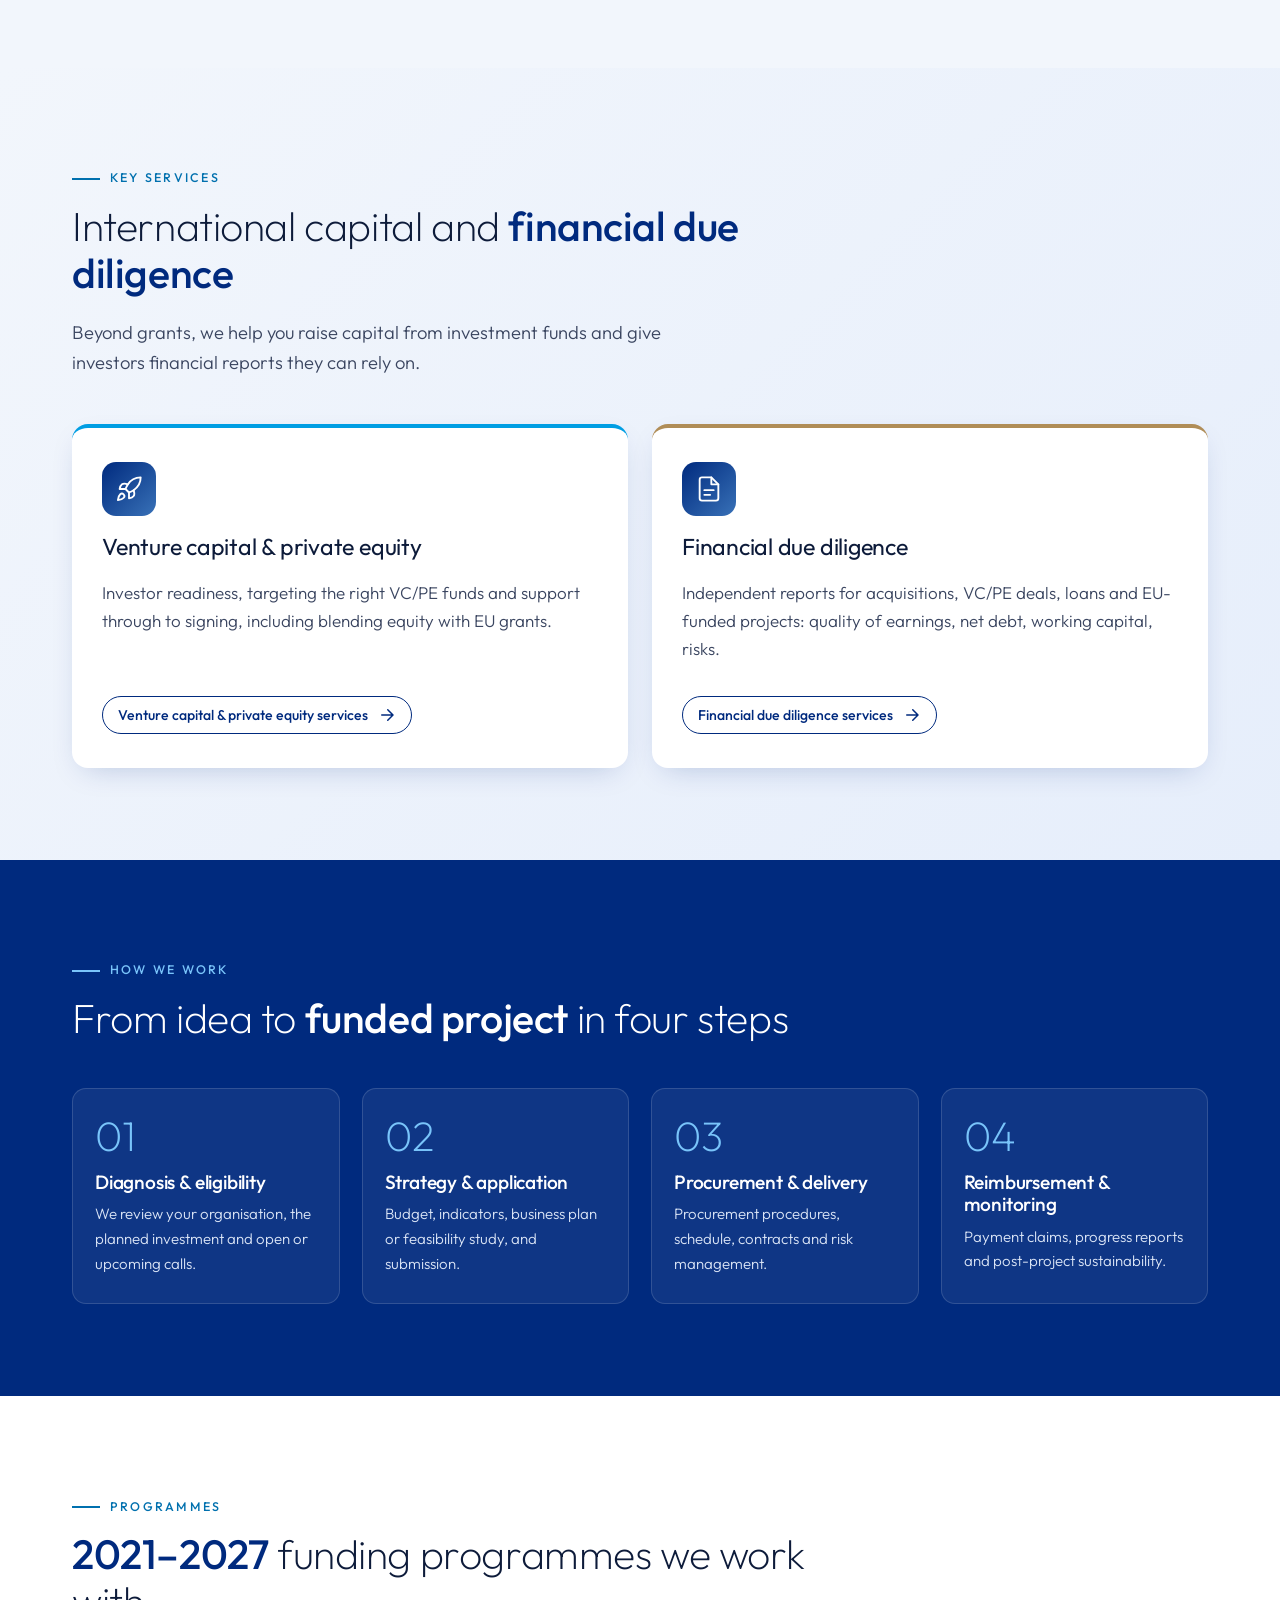
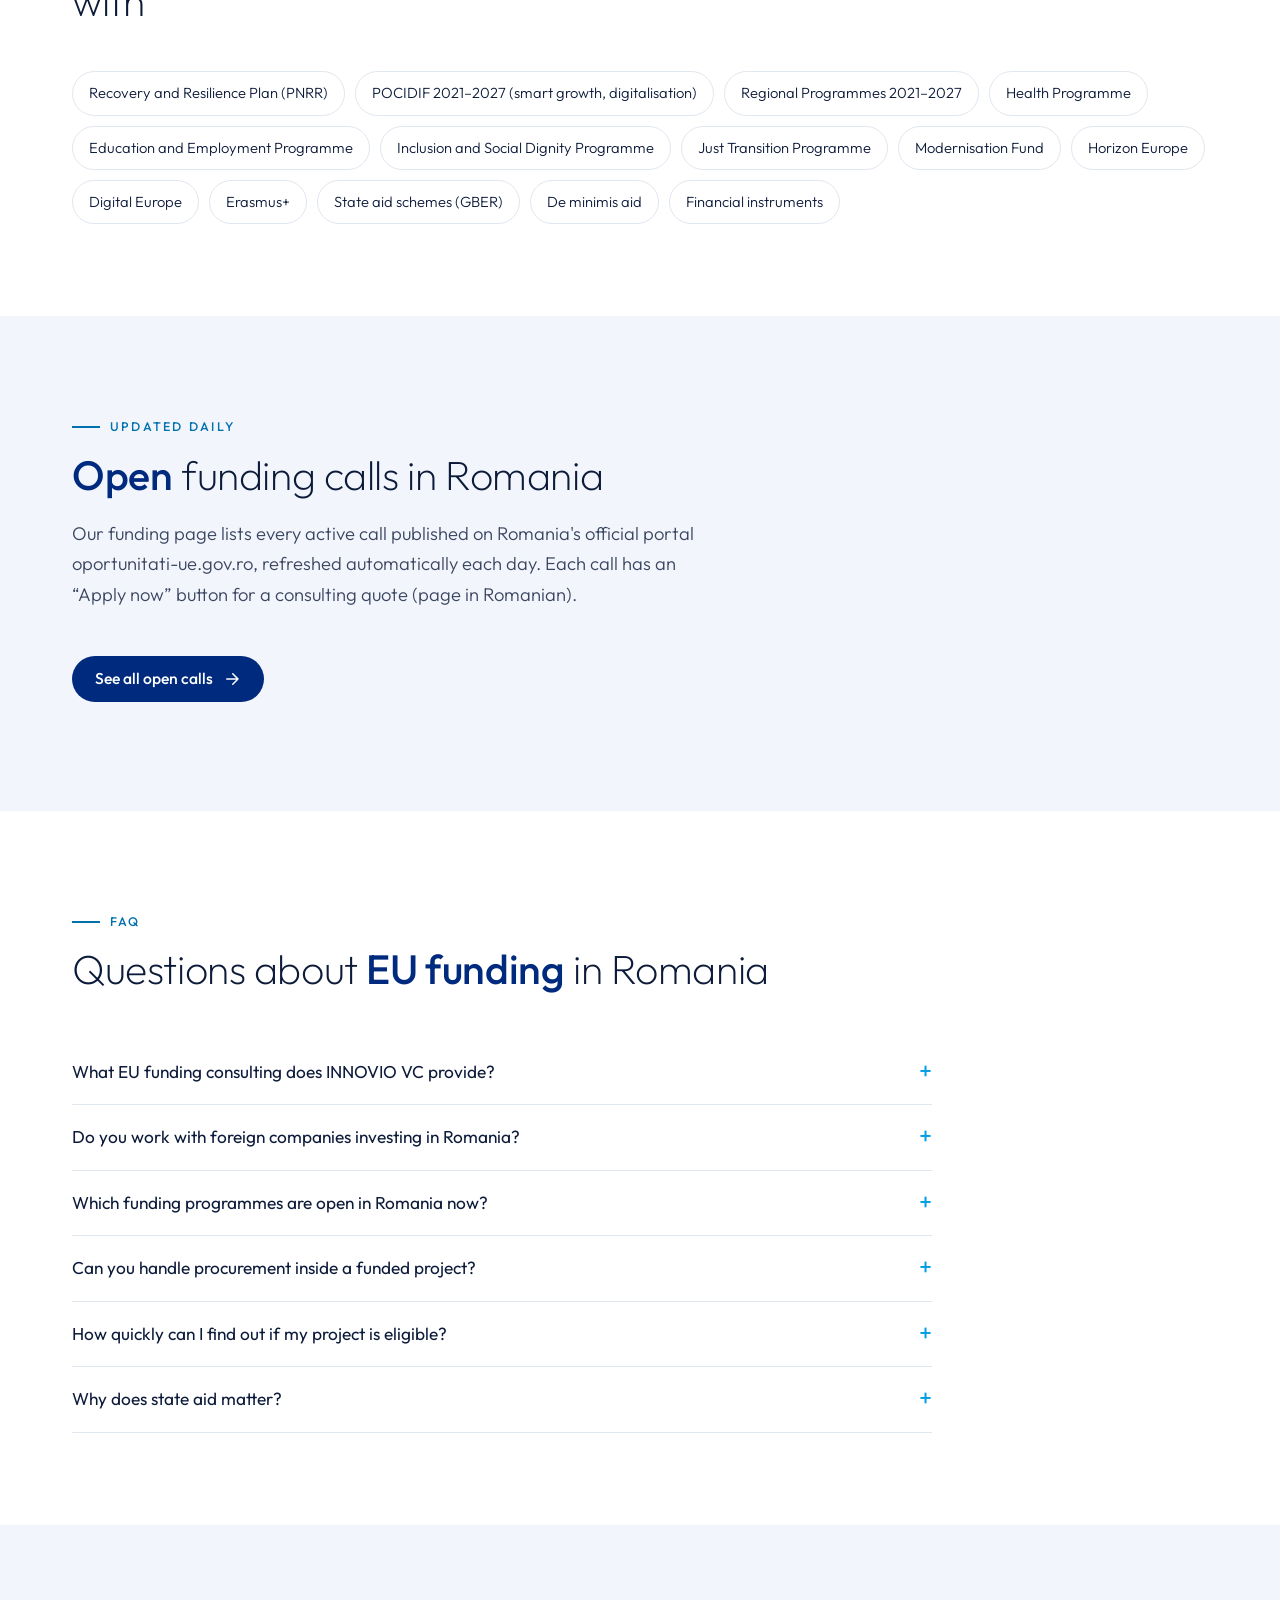
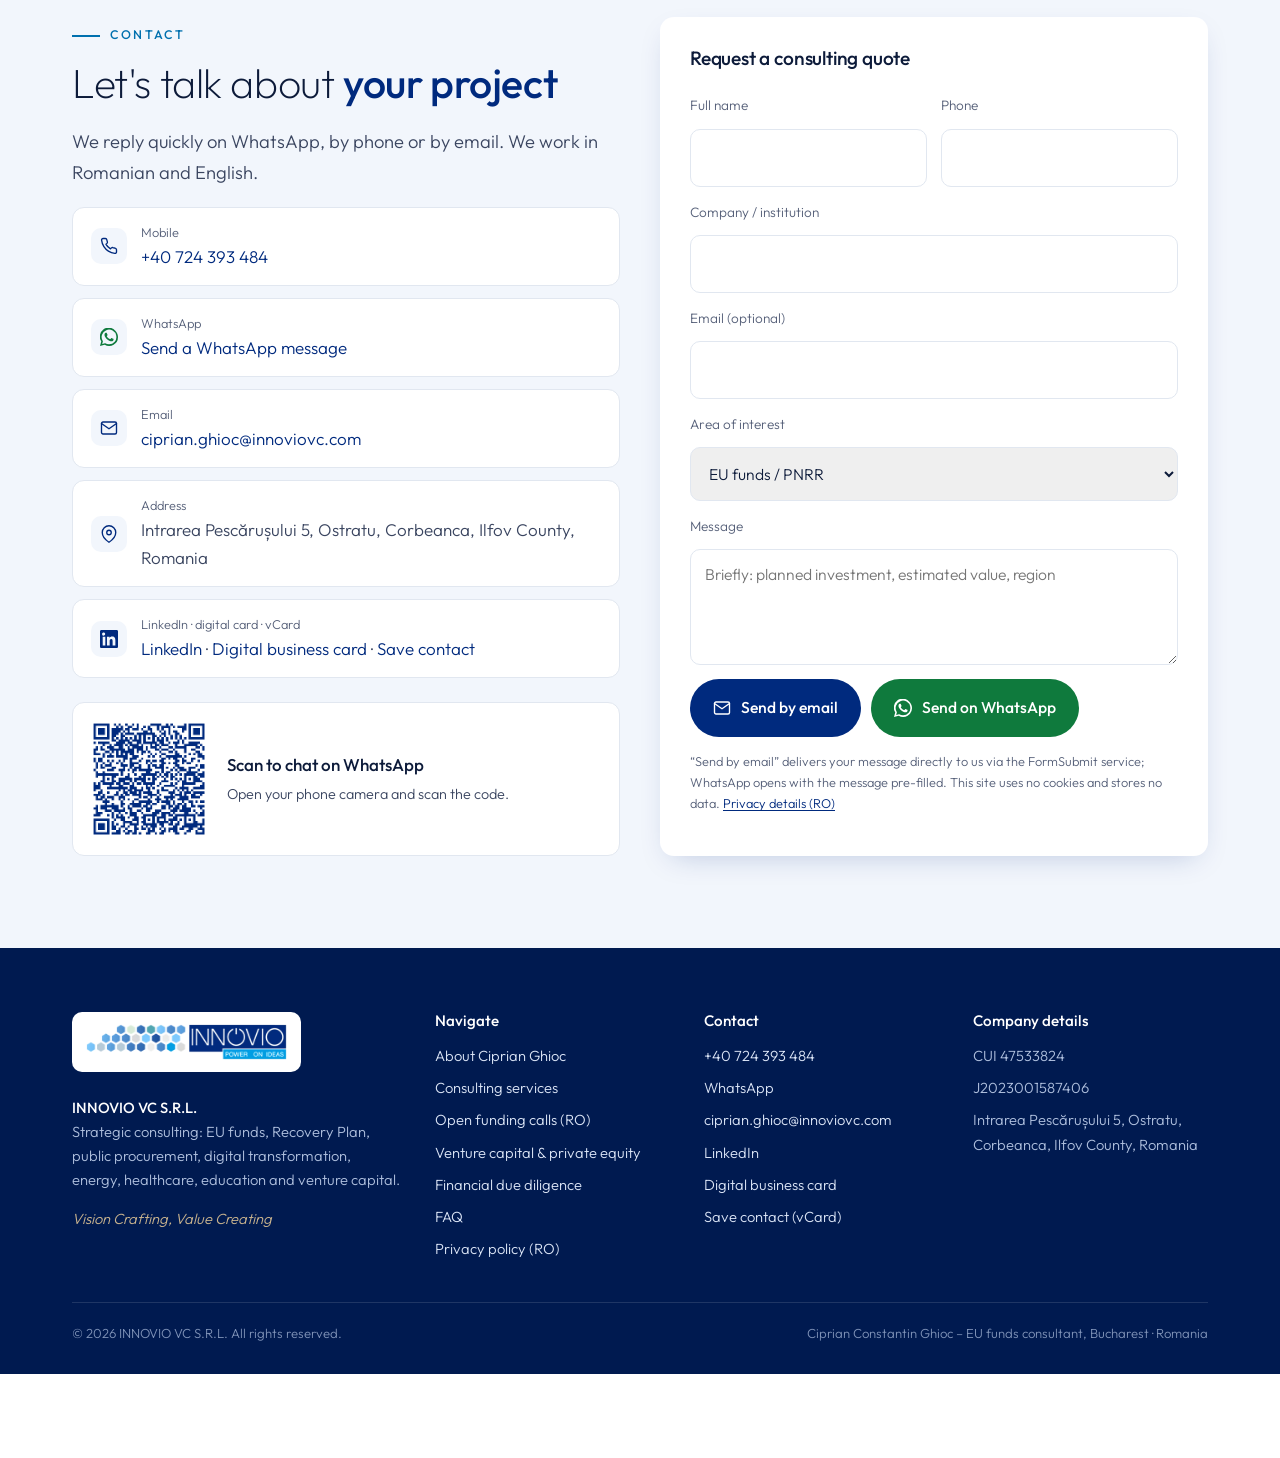
==== commit f3023412: "EN: email real, CSP, ancore descriptive, font local" ====
--- a/en/index.html
+++ b/en/index.html
@@ -2,6 +2,8 @@
 <html lang="en">
 <head>
 <meta charset="utf-8">
+<meta http-equiv="Content-Security-Policy" content="default-src 'self'; script-src 'self'; style-src 'self' 'unsafe-inline'; img-src 'self' data:; font-src 'self'; connect-src 'self' https://formsubmit.co; form-action 'self' https://formsubmit.co; base-uri 'self'; object-src 'none'; upgrade-insecure-requests">
+<meta name="referrer" content="strict-origin-when-cross-origin">
 <meta name="viewport" content="width=device-width, initial-scale=1">
 <title>EU Funds, Recovery Plan (PNRR) & Public Procurement Consulting in Romania | Ciprian Ghioc – INNOVIO VC</title>
 <meta name="description" content="Ciprian Constantin Ghioc, Founder & CEO of INNOVIO VC and former Director General of Romania's Managing Authority for the Competitiveness Programme: EU funding, PNRR, public procurement, state aid and investment consulting in Romania.">
@@ -18,8 +20,7 @@
 <meta name="twitter:card" content="summary_large_image"><meta name="theme-color" content="#002A7E">
 <link rel="icon" href="../favicon.ico" sizes="any"><link rel="icon" type="image/png" sizes="192x192" href="../assets/img/icon-192.png">
 <link rel="apple-touch-icon" href="../assets/img/apple-touch-icon.png"><link rel="manifest" href="../site.webmanifest">
-<link rel="preconnect" href="https://fonts.googleapis.com"><link rel="preconnect" href="https://fonts.gstatic.com" crossorigin>
-<link href="https://fonts.googleapis.com/css2?family=Outfit:wght@200;300;400;500&amp;display=swap" rel="stylesheet">
+<link rel="preload" href="../assets/fonts/outfit-latin-300-normal.woff2" as="font" type="font/woff2" crossorigin>
 <link rel="stylesheet" href="../assets/css/style.css">
 <script type="application/ld+json">{"@context": "https://schema.org", "@graph": [{"@type": "Person", "@id": "https://www.innoviovc.com/#ciprian", "name": "Ciprian Constantin Ghioc", "alternateName": "Ciprian Ghioc", "jobTitle": "Founder & CEO", "worksFor": {"@id": "https://www.innoviovc.com/#org"}, "url": "https://www.innoviovc.com/", "image": "https://www.innoviovc.com/assets/img/ciprian-ghioc-consultant-fonduri-europene-1200.jpg", "telephone": "+40724393484", "email": "ciprian.ghioc@innoviovc.com", "sameAs": ["https://www.linkedin.com/in/ciprian-constantin-ghioc-409647b0", "https://dixid.cards/cippy282-dl3j"], "description": "EU funds, Recovery Plan, public procurement and state aid consultant in Romania; former Director General of the Managing Authority for the Competitiveness Operational Programme (2014–2020) and the Environment Operational Programme.", "knowsLanguage": ["ro", "en"], "knowsAbout": ["EU funds", "Fonduri europene", "PNRR", "Recovery and Resilience Facility", "Public procurement", "Achiziții publice", "State aid", "GBER", "Digital transformation", "Energy", "Healthcare", "Education", "Venture capital"]}, {"@type": ["Organization", "ProfessionalService"], "@id": "https://www.innoviovc.com/#org", "name": "INNOVIO VC S.R.L.", "alternateName": "INNOVIO VC", "url": "https://www.innoviovc.com/", "logo": "https://www.innoviovc.com/assets/img/innovio-vc-logo-960.png", "image": "https://www.innoviovc.com/assets/img/og-ciprian-ghioc-innovio-vc.jpg", "slogan": "Vision Crafting, Value Creating", "foundingDate": "2023", "founder": {"@id": "https://www.innoviovc.com/#ciprian"}, "taxID": "47533824", "telephone": "+40724393484", "email": "ciprian.ghioc@innoviovc.com", "address": {"@type": "PostalAddress", "streetAddress": "Intrarea Pescărușului 5", "addressLocality": "Ostratu, Corbeanca", "addressRegion": "Ilfov", "addressCountry": "RO"}, "areaServed": ["RO", "EU"], "sameAs": ["https://www.linkedin.com/in/ciprian-constantin-ghioc-409647b0"], "availableLanguage": ["ro", "en"], "hasOfferCatalog": {"@type": "OfferCatalog", "name": "Services", "itemListElement": [{"@type": "Offer", "itemOffered": {"@type": "Service", "name": "EU funds & Recovery Plan (PNRR)"}}, {"@type": "Offer", "itemOffered": {"@type": "Service", "name": "Public procurement"}}, {"@type": "Offer", "itemOffered": {"@type": "Service", "name": "State aid & compliance"}}, {"@type": "Offer", "itemOffered": {"@type": "Service", "name": "Digital transformation"}}, {"@type": "Offer", "itemOffered": {"@type": "Service", "name": "Energy"}}, {"@type": "Offer", "itemOffered": {"@type": "Service", "name": "Healthcare"}}, {"@type": "Offer", "itemOffered": {"@type": "Service", "name": "Education"}}, {"@type": "Offer", "itemOffered": {"@type": "Service", "name": "Venture capital & private equity"}}]}}, {"@type": "WebSite", "@id": "https://www.innoviovc.com/#website", "url": "https://www.innoviovc.com/", "name": "INNOVIO VC – Ciprian Constantin Ghioc", "inLanguage": ["ro-RO", "en", "zh-Hans"], "publisher": {"@id": "https://www.innoviovc.com/#org"}}, {"@type": "WebPage", "@id": "https://www.innoviovc.com/en/#webpage", "url": "https://www.innoviovc.com/en/", "name": "EU Funds, Recovery Plan (PNRR) & Public Procurement Consulting in Romania | Ciprian Ghioc – INNOVIO VC", "isPartOf": {"@id": "https://www.innoviovc.com/#website"}, "about": {"@id": "https://www.innoviovc.com/#org"}, "inLanguage": "en", "dateModified": "2026-11-22"}, {"@type": "FAQPage", "@id": "https://www.innoviovc.com/en/#faq", "inLanguage": "en", "mainEntity": [{"@type": "Question", "name": "What EU funding consulting does INNOVIO VC provide?", "acceptedAnswer": {"@type": "Answer", "text": "We cover the full life cycle of a funded project: finding the right call, eligibility review, funding strategy, application and business plan, submission, assessment clarifications, procurement, implementation, reporting and payment claims."}}, {"@type": "Question", "name": "Do you work with foreign companies investing in Romania?", "acceptedAnswer": {"@type": "Answer", "text": "Yes. We help international investors understand which Romanian and EU programmes and state aid schemes apply to their investment, and we manage the application and compliance process locally."}}, {"@type": "Question", "name": "Which funding programmes are open in Romania now?", "acceptedAnswer": {"@type": "Answer", "text": "For 2021–2027 these include the Recovery and Resilience Plan (PNRR), POCIDIF, eight Regional Programmes, the Health Programme, the Education and Employment Programme and the Just Transition Programme, plus EU-managed programmes such as Horizon Europe and Digital Europe. Our open-calls page is updated daily from the official source."}}, {"@type": "Question", "name": "Can you handle procurement inside a funded project?", "acceptedAnswer": {"@type": "Answer", "text": "Yes. We prepare tender documents and specifications under Law 98/2016, run private-beneficiary procedures and evaluate bids so that costs remain eligible at audit."}}, {"@type": "Question", "name": "How quickly can I find out if my project is eligible?", "acceptedAnswer": {"@type": "Answer", "text": "Send us your sector, region, type of investment and estimated value on WhatsApp or by email, and we will reply with the relevant programmes and next steps."}}, {"@type": "Question", "name": "Why does state aid matter?", "acceptedAnswer": {"@type": "Answer", "text": "Most business grants are granted as state aid under the General Block Exemption Regulation (EU) 651/2014 or as de minimis aid. The classification determines aid intensity, eligible costs and your obligations after the project ends."}}]}]}</script>
 </head>
@@ -72,7 +73,7 @@
 <article class="card"><div class="ico"><svg viewBox="0 0 24 24" fill="none" stroke="currentColor" stroke-width="1.6" stroke-linecap="round" stroke-linejoin="round" aria-hidden="true"><path d="M22 10 12 5 2 10l10 5 10-5z"/><path d="M6 12v5c3 2 9 2 12 0v-5"/></svg></div><h3>Education</h3><p>Smart labs, equipment and digitalisation for schools and universities.</p><ul><li>PNRR SmartLabs</li><li>Education and Employment Programme</li><li>Project administration</li></ul></article>
 <article class="card"><div class="ico"><svg viewBox="0 0 24 24" fill="none" stroke="currentColor" stroke-width="1.6" stroke-linecap="round" stroke-linejoin="round" aria-hidden="true"><path d="M4.5 16.5c-1.5 1.3-2 5-2 5s3.7-.5 5-2c.7-.8.7-2.1-.1-2.9a2.2 2.2 0 0 0-2.9-.1zM12 15l-3-3a22 22 0 0 1 2-3.9A12.9 12.9 0 0 1 22 2c0 2.7-.8 7.5-6 11a22.4 22.4 0 0 1-4 2z"/><path d="M9 12H4s.6-3 2-4c1.6-1.1 5 0 5 0M12 15v5s3-.6 4-2c1.1-1.6 0-5 0-5"/></svg></div><h3>Venture capital & private equity</h3><p>Growth strategy, deal structuring, investor relations and blended finance (grants plus equity).</p><ul><li>Valuation and due diligence</li><li>Financial instruments</li><li>Strategic partnerships</li></ul></article></div>
 </div></section>
-<section id="componente" class="key-band"><div class="wrap"><div class="section-head"><span class="eyebrow">Key services</span><h2>International capital and <strong>financial due diligence</strong></h2><p class="lead">Beyond grants, we help you raise capital from investment funds and give investors financial reports they can rely on.</p></div><div class="kgrid"><article class="kcard"><div class="ico"><svg viewBox="0 0 24 24" fill="none" stroke="currentColor" stroke-width="1.6" stroke-linecap="round" stroke-linejoin="round" aria-hidden="true"><path d="M4.5 16.5c-1.5 1.3-2 5-2 5s3.7-.5 5-2c.7-.8.7-2.1-.1-2.9a2.2 2.2 0 0 0-2.9-.1zM12 15l-3-3a22 22 0 0 1 2-3.9A12.9 12.9 0 0 1 22 2c0 2.7-.8 7.5-6 11a22.4 22.4 0 0 1-4 2z"/><path d="M9 12H4s.6-3 2-4c1.6-1.1 5 0 5 0M12 15v5s3-.6 4-2c1.1-1.6 0-5 0-5"/></svg></div><h3>Venture capital & private equity</h3><p>Investor readiness, targeting the right VC/PE funds and support through to signing, including blending equity with EU grants.</p><a class="btn btn-ghost btn-sm" href="../en/venture-capital-private-equity.html">Learn more <svg viewBox="0 0 24 24" fill="none" stroke="currentColor" stroke-width="2" stroke-linecap="round" stroke-linejoin="round" aria-hidden="true"><path d="M5 12h14M13 5l7 7-7 7"/></svg></a></article><article class="kcard"><div class="ico"><svg viewBox="0 0 24 24" fill="none" stroke="currentColor" stroke-width="1.6" stroke-linecap="round" stroke-linejoin="round" aria-hidden="true"><path d="M14 2H6a2 2 0 0 0-2 2v16a2 2 0 0 0 2 2h12a2 2 0 0 0 2-2V8z"/><path d="M14 2v6h6M8 13h8M8 17h5"/></svg></div><h3>Financial due diligence</h3><p>Independent reports for acquisitions, VC/PE deals, loans and EU-funded projects: quality of earnings, net debt, working capital, risks.</p><a class="btn btn-ghost btn-sm" href="../en/financial-due-diligence.html">Learn more <svg viewBox="0 0 24 24" fill="none" stroke="currentColor" stroke-width="2" stroke-linecap="round" stroke-linejoin="round" aria-hidden="true"><path d="M5 12h14M13 5l7 7-7 7"/></svg></a></article></div></div></section>
+<section id="componente" class="key-band"><div class="wrap"><div class="section-head"><span class="eyebrow">Key services</span><h2>International capital and <strong>financial due diligence</strong></h2><p class="lead">Beyond grants, we help you raise capital from investment funds and give investors financial reports they can rely on.</p></div><div class="kgrid"><article class="kcard"><div class="ico"><svg viewBox="0 0 24 24" fill="none" stroke="currentColor" stroke-width="1.6" stroke-linecap="round" stroke-linejoin="round" aria-hidden="true"><path d="M4.5 16.5c-1.5 1.3-2 5-2 5s3.7-.5 5-2c.7-.8.7-2.1-.1-2.9a2.2 2.2 0 0 0-2.9-.1zM12 15l-3-3a22 22 0 0 1 2-3.9A12.9 12.9 0 0 1 22 2c0 2.7-.8 7.5-6 11a22.4 22.4 0 0 1-4 2z"/><path d="M9 12H4s.6-3 2-4c1.6-1.1 5 0 5 0M12 15v5s3-.6 4-2c1.1-1.6 0-5 0-5"/></svg></div><h3>Venture capital & private equity</h3><p>Investor readiness, targeting the right VC/PE funds and support through to signing, including blending equity with EU grants.</p><a class="btn btn-ghost btn-sm" href="../en/venture-capital-private-equity.html">Venture capital &amp; private equity services <svg viewBox="0 0 24 24" fill="none" stroke="currentColor" stroke-width="2" stroke-linecap="round" stroke-linejoin="round" aria-hidden="true"><path d="M5 12h14M13 5l7 7-7 7"/></svg></a></article><article class="kcard"><div class="ico"><svg viewBox="0 0 24 24" fill="none" stroke="currentColor" stroke-width="1.6" stroke-linecap="round" stroke-linejoin="round" aria-hidden="true"><path d="M14 2H6a2 2 0 0 0-2 2v16a2 2 0 0 0 2 2h12a2 2 0 0 0 2-2V8z"/><path d="M14 2v6h6M8 13h8M8 17h5"/></svg></div><h3>Financial due diligence</h3><p>Independent reports for acquisitions, VC/PE deals, loans and EU-funded projects: quality of earnings, net debt, working capital, risks.</p><a class="btn btn-ghost btn-sm" href="../en/financial-due-diligence.html">Financial due diligence services <svg viewBox="0 0 24 24" fill="none" stroke="currentColor" stroke-width="2" stroke-linecap="round" stroke-linejoin="round" aria-hidden="true"><path d="M5 12h14M13 5l7 7-7 7"/></svg></a></article></div></div></section>
 <section id="expertiza" class="bg-admiral"><div class="wrap">
  <div class="section-head"><span class="eyebrow">How we work</span><h2>From idea to <strong style="color:#fff">funded project</strong> in four steps</h2></div><div class="steps"><div class="step"><h3>Diagnosis & eligibility</h3><p>We review your organisation, the planned investment and open or upcoming calls.</p></div><div class="step"><h3>Strategy & application</h3><p>Budget, indicators, business plan or feasibility study, and submission.</p></div><div class="step"><h3>Procurement & delivery</h3><p>Procurement procedures, schedule, contracts and risk management.</p></div><div class="step"><h3>Reimbursement & monitoring</h3><p>Payment claims, progress reports and post-project sustainability.</p></div></div>
 </div></section>
@@ -106,7 +107,7 @@
   <label>Area of interest<select name="topic"><option>EU funds / PNRR</option><option>Public procurement</option><option>State aid</option><option>Digital transformation</option><option>Energy</option><option>Healthcare</option><option>Education</option><option>Investment / venture capital</option></select></label>
   <label>Message<textarea name="msg" placeholder="Briefly: planned investment, estimated value, region"></textarea></label>
   <div class="btns"><button class="btn btn-primary" type="submit"><svg viewBox="0 0 24 24" fill="none" stroke="currentColor" stroke-width="1.8" stroke-linecap="round" stroke-linejoin="round" aria-hidden="true"><rect x="2" y="4" width="20" height="16" rx="2"/><path d="m22 6-10 7L2 6"/></svg> Send by email</button><button class="btn btn-wa" type="button" data-send="wa"><svg viewBox="0 0 24 24" fill="currentColor" aria-hidden="true"><path d="M17.5 14.4c-.3-.1-1.8-.9-2-1-.3-.1-.5-.1-.7.1-.2.3-.8 1-.9 1.2-.2.2-.3.2-.6.1-.3-.1-1.3-.5-2.4-1.5-.9-.8-1.5-1.8-1.7-2.1-.2-.3 0-.5.1-.6l.4-.5c.2-.2.2-.3.3-.5.1-.2 0-.4 0-.5l-.9-2.2c-.2-.6-.5-.5-.7-.5h-.6c-.2 0-.5.1-.8.4-.3.3-1 1-1 2.5s1.1 2.9 1.2 3.1c.1.2 2.1 3.2 5.1 4.5.7.3 1.3.5 1.7.6.7.2 1.4.2 1.9.1.6-.1 1.8-.7 2-1.4.2-.7.2-1.3.2-1.4-.1-.2-.3-.3-.6-.4zM12 21.8c-1.8 0-3.5-.5-5-1.4l-.4-.2-3.7 1 1-3.6-.2-.4A9.8 9.8 0 1 1 12 21.8zm8.4-18.3A11.8 11.8 0 0 0 1.7 17.8L0 24l6.3-1.7A11.8 11.8 0 0 0 24 12c0-3.2-1.2-6.2-3.5-8.5z"/></svg> Send on WhatsApp</button></div>
-  <p class="note">Your message opens pre-filled in your email app or WhatsApp. This site uses no cookies and stores nothing you type.</p>
+  <p class="note">“Send by email” delivers your message directly to us via the FormSubmit service; WhatsApp opens with the message pre-filled. This site uses no cookies and stores no data. <a href="/politica-de-confidentialitate/">Privacy details (RO)</a></p>
  </form>
 </div></section>
 </main>
@@ -115,9 +116,9 @@
   <div class="cols">
    <div><span class="logo-card"><img src="../assets/img/innovio-vc-logo-480.webp" width="200" height="36" alt="INNOVIO VC" loading="lazy"></span>
     <p><strong style="color:#fff;font-weight:500">INNOVIO VC S.R.L.</strong><br>Strategic consulting: EU funds, Recovery Plan, public procurement, digital transformation, energy, healthcare, education and venture capital.</p><p style="font-style:italic;color:#C9B48E">Vision Crafting, Value Creating</p></div>
-   <div><h4>Navigate</h4><ul><li><a href="../en/#despre">About Ciprian Ghioc</a></li><li><a href="../en/#servicii">Consulting services</a></li><li><a href="../fonduri-europene/">Open funding calls (RO)</a></li><li><a href="../en/venture-capital-private-equity.html">Venture capital & private equity</a></li><li><a href="../en/financial-due-diligence.html">Financial due diligence</a></li><li><a href="../en/#intrebari">FAQ</a></li><li><a href="../politica-de-confidentialitate/">Privacy policy (RO)</a></li></ul></div>
-   <div><h4>Contact</h4><ul><li><a href="tel:+40724393484">+40 724 393 484</a></li><li><a href="https://wa.me/40724393484?text=Hello%20Mr%20Ghioc%2C%20I%20would%20like%20to%20discuss%20EU%20funding%20(innoviovc.com)" rel="noopener" target="_blank">WhatsApp</a></li><li><a href="mailto:ciprian.ghioc@innoviovc.com">ciprian.ghioc@innoviovc.com</a></li><li><a href="https://www.linkedin.com/in/ciprian-constantin-ghioc-409647b0" rel="noopener" target="_blank">LinkedIn</a></li><li><a href="https://dixid.cards/cippy282-dl3j" rel="noopener" target="_blank">Digital business card</a></li><li><a href="../ciprian-ghioc.vcf" download>Save contact (vCard)</a></li></ul></div>
-   <div><h4>Company details</h4><ul><li>CUI 47533824</li><li>J2023001587406</li><li>Intrarea Pescărușului 5, Ostratu, Corbeanca, Ilfov County, Romania</li></ul></div>
+   <div><h2 class="fh">Navigate</h2><ul><li><a href="../en/#despre">About Ciprian Ghioc</a></li><li><a href="../en/#servicii">Consulting services</a></li><li><a href="../fonduri-europene/">Open funding calls (RO)</a></li><li><a href="../en/venture-capital-private-equity.html">Venture capital & private equity</a></li><li><a href="../en/financial-due-diligence.html">Financial due diligence</a></li><li><a href="../en/#intrebari">FAQ</a></li><li><a href="../politica-de-confidentialitate/">Privacy policy (RO)</a></li></ul></div>
+   <div><h2 class="fh">Contact</h2><ul><li><a href="tel:+40724393484">+40 724 393 484</a></li><li><a href="https://wa.me/40724393484?text=Hello%20Mr%20Ghioc%2C%20I%20would%20like%20to%20discuss%20EU%20funding%20(innoviovc.com)" rel="noopener" target="_blank">WhatsApp</a></li><li><a href="mailto:ciprian.ghioc@innoviovc.com">ciprian.ghioc@innoviovc.com</a></li><li><a href="https://www.linkedin.com/in/ciprian-constantin-ghioc-409647b0" rel="noopener" target="_blank">LinkedIn</a></li><li><a href="https://dixid.cards/cippy282-dl3j" rel="noopener" target="_blank">Digital business card</a></li><li><a href="../ciprian-ghioc.vcf" download>Save contact (vCard)</a></li></ul></div>
+   <div><h2 class="fh">Company details</h2><ul><li>CUI 47533824</li><li>J2023001587406</li><li>Intrarea Pescărușului 5, Ostratu, Corbeanca, Ilfov County, Romania</li></ul></div>
   </div>
   <div class="legal"><span>© <span data-year>2026</span> INNOVIO VC S.R.L. All rights reserved.</span><span>Ciprian Constantin Ghioc – EU funds consultant, Bucharest · Romania</span></div>
  </div>
@@ -131,12 +132,12 @@
 <div class="modal" id="apply-modal" aria-hidden="true" role="dialog" aria-labelledby="apply-title">
  <div class="modal-box"><button class="modal-close" aria-label="×">×</button>
   <h3 id="apply-title">Apply now – request a consulting quote</h3><div class="call-name"></div>
-  <form class="lead-form" style="box-shadow:none;padding:0" onsubmit="return false">
+  <form class="lead-form" style="box-shadow:none;padding:0">
    <div class="row2"><label>Name<input name="a_name" autocomplete="name"></label><label>Phone<input name="a_phone" autocomplete="tel"></label></div>
    <label>Company / institution<input name="a_company" autocomplete="organization"></label>
    <label>Project details (optional)<textarea name="a_msg" placeholder="E.g. sector, estimated investment, region"></textarea></label>
    <div class="btns"><button type="button" class="btn btn-primary" data-send="email"><svg viewBox="0 0 24 24" fill="none" stroke="currentColor" stroke-width="1.8" stroke-linecap="round" stroke-linejoin="round" aria-hidden="true"><rect x="2" y="4" width="20" height="16" rx="2"/><path d="m22 6-10 7L2 6"/></svg> Send by email</button><button type="button" class="btn btn-wa" data-send="wa"><svg viewBox="0 0 24 24" fill="currentColor" aria-hidden="true"><path d="M17.5 14.4c-.3-.1-1.8-.9-2-1-.3-.1-.5-.1-.7.1-.2.3-.8 1-.9 1.2-.2.2-.3.2-.6.1-.3-.1-1.3-.5-2.4-1.5-.9-.8-1.5-1.8-1.7-2.1-.2-.3 0-.5.1-.6l.4-.5c.2-.2.2-.3.3-.5.1-.2 0-.4 0-.5l-.9-2.2c-.2-.6-.5-.5-.7-.5h-.6c-.2 0-.5.1-.8.4-.3.3-1 1-1 2.5s1.1 2.9 1.2 3.1c.1.2 2.1 3.2 5.1 4.5.7.3 1.3.5 1.7.6.7.2 1.4.2 1.9.1.6-.1 1.8-.7 2-1.4.2-.7.2-1.3.2-1.4-.1-.2-.3-.3-.6-.4zM12 21.8c-1.8 0-3.5-.5-5-1.4l-.4-.2-3.7 1 1-3.6-.2-.4A9.8 9.8 0 1 1 12 21.8zm8.4-18.3A11.8 11.8 0 0 0 1.7 17.8L0 24l6.3-1.7A11.8 11.8 0 0 0 24 12c0-3.2-1.2-6.2-3.5-8.5z"/></svg> Send on WhatsApp</button></div>
-   <p class="note">Your message opens pre-filled in your email app or WhatsApp. Nothing is stored on this site.</p>
+   <p class="note">“Send by email” delivers your message directly to us via the FormSubmit service; WhatsApp opens with the message pre-filled. This site uses no cookies and stores no data. <a href="/politica-de-confidentialitate/">Privacy details (RO)</a></p>
   </form></div>
 </div>
 <script src="../assets/js/main.js" defer></script>
--- a/assets/css/style.css
+++ b/assets/css/style.css
@@ -1,3 +1,12 @@
+/* Outfit self-hosted (SIL OFL 1.1, via @fontsource/outfit) */
+@font-face{font-family:'Outfit';font-style:normal;font-display:swap;font-weight:200;src:url(../fonts/outfit-latin-ext-200-normal.woff2) format('woff2');unicode-range:U+0100-02BA,U+02BD-02C5,U+02C7-02CC,U+02CE-02D7,U+02DD-02FF,U+0304,U+0308,U+0329,U+1D00-1DBF,U+1E00-1E9F,U+1EF2-1EFF,U+2020,U+20A0-20AB,U+20AD-20C0,U+2113,U+2C60-2C7F,U+A720-A7FF}
+@font-face{font-family:'Outfit';font-style:normal;font-display:swap;font-weight:200;src:url(../fonts/outfit-latin-200-normal.woff2) format('woff2');unicode-range:U+0000-00FF,U+0131,U+0152-0153,U+02BB-02BC,U+02C6,U+02DA,U+02DC,U+0304,U+0308,U+0329,U+2000-206F,U+20AC,U+2122,U+2191,U+2193,U+2212,U+2215,U+FEFF,U+FFFD}
+@font-face{font-family:'Outfit';font-style:normal;font-display:swap;font-weight:300;src:url(../fonts/outfit-latin-ext-300-normal.woff2) format('woff2');unicode-range:U+0100-02BA,U+02BD-02C5,U+02C7-02CC,U+02CE-02D7,U+02DD-02FF,U+0304,U+0308,U+0329,U+1D00-1DBF,U+1E00-1E9F,U+1EF2-1EFF,U+2020,U+20A0-20AB,U+20AD-20C0,U+2113,U+2C60-2C7F,U+A720-A7FF}
+@font-face{font-family:'Outfit';font-style:normal;font-display:swap;font-weight:300;src:url(../fonts/outfit-latin-300-normal.woff2) format('woff2');unicode-range:U+0000-00FF,U+0131,U+0152-0153,U+02BB-02BC,U+02C6,U+02DA,U+02DC,U+0304,U+0308,U+0329,U+2000-206F,U+20AC,U+2122,U+2191,U+2193,U+2212,U+2215,U+FEFF,U+FFFD}
+@font-face{font-family:'Outfit';font-style:normal;font-display:swap;font-weight:400;src:url(../fonts/outfit-latin-ext-400-normal.woff2) format('woff2');unicode-range:U+0100-02BA,U+02BD-02C5,U+02C7-02CC,U+02CE-02D7,U+02DD-02FF,U+0304,U+0308,U+0329,U+1D00-1DBF,U+1E00-1E9F,U+1EF2-1EFF,U+2020,U+20A0-20AB,U+20AD-20C0,U+2113,U+2C60-2C7F,U+A720-A7FF}
+@font-face{font-family:'Outfit';font-style:normal;font-display:swap;font-weight:400;src:url(../fonts/outfit-latin-400-normal.woff2) format('woff2');unicode-range:U+0000-00FF,U+0131,U+0152-0153,U+02BB-02BC,U+02C6,U+02DA,U+02DC,U+0304,U+0308,U+0329,U+2000-206F,U+20AC,U+2122,U+2191,U+2193,U+2212,U+2215,U+FEFF,U+FFFD}
+@font-face{font-family:'Outfit';font-style:normal;font-display:swap;font-weight:500;src:url(../fonts/outfit-latin-ext-500-normal.woff2) format('woff2');unicode-range:U+0100-02BA,U+02BD-02C5,U+02C7-02CC,U+02CE-02D7,U+02DD-02FF,U+0304,U+0308,U+0329,U+1D00-1DBF,U+1E00-1E9F,U+1EF2-1EFF,U+2020,U+20A0-20AB,U+20AD-20C0,U+2113,U+2C60-2C7F,U+A720-A7FF}
+@font-face{font-family:'Outfit';font-style:normal;font-display:swap;font-weight:500;src:url(../fonts/outfit-latin-500-normal.woff2) format('woff2');unicode-range:U+0000-00FF,U+0131,U+0152-0153,U+02BB-02BC,U+02C6,U+02DA,U+02DC,U+0304,U+0308,U+0329,U+2000-206F,U+20AC,U+2122,U+2191,U+2193,U+2212,U+2215,U+FEFF,U+FFFD}
 /* INNOVIO VC — Ciprian Constantin Ghioc · brand: Admiral Blue #002A7E, Cyan #009EE3, hex palette */
 :root{
   --admiral:#002A7E; --admiral-2:#0B3A96; --ink:#0D1B3A; --text:#3A4560; --muted:#6B7591;
@@ -158,7 +167,7 @@
 /* footer */
 .site-footer{background:#001A50;color:#AFC0DE;padding:64px 0 30px;font-size:.92rem}
 .site-footer .cols{display:grid;grid-template-columns:1.4fr 1fr 1fr 1fr;gap:34px}
-.site-footer h4{color:#fff;font-size:.95rem;font-weight:500;margin-bottom:14px}
+.site-footer h4,.site-footer h2.fh{color:#fff;font-size:.95rem;font-weight:500;margin-bottom:14px;letter-spacing:0;font-family:var(--font)}
 .site-footer a{color:#DCE6F7}
 .site-footer a:hover{color:var(--sky)}
 .site-footer ul{list-style:none;padding:0;margin:0;display:grid;gap:8px}
@@ -318,3 +327,27 @@
 .send-status .fb-addr{font-weight:500;word-break:break-all}
 .lead-form button[disabled]{opacity:.7;cursor:wait}
 .call-name[hidden]{display:none}
+/* accessibility: WCAG AA contrast */
+:root{--wa:#0F7A3D;--muted:#566079}
+.eyebrow{color:#0070AE}.eyebrow:before{background:#0070AE}
+.bg-admiral .eyebrow,.page-hero .eyebrow{color:var(--sky)}
+.btn-wa:hover{background:#0B6531}
+.contact-bar .cb-mail{background:#0070AE}
+.nav a:hover,.nav a[aria-current]{color:#0070AE}
+.field-err{display:block;color:#B42318;font-size:.82rem;margin-top:4px}
+[aria-invalid=true]{border-color:#B42318!important;box-shadow:0 0 0 2px rgba(180,35,24,.15)}
+.hp{position:absolute!important;left:-9999px!important;width:1px;height:1px;overflow:hidden}
+.calls-empty{text-align:center;padding:28px 12px;border:1px dashed #c9d4e5;border-radius:12px;margin-top:12px}
+.calls-empty p{margin:0 0 10px}
+.bg-light p a:not(.btn),.intro a:not(.btn),.updated a,.prose a{text-decoration:underline;text-underline-offset:2px}
+:focus-visible{outline:3px solid #0070AE;outline-offset:2px}
+@media (prefers-reduced-motion:reduce){*{animation:none!important;transition:none!important;scroll-behavior:auto!important}}
+.call-t{font-size:1.02rem;line-height:1.35;margin-bottom:10px;font-weight:500}
+.calls .call{content-visibility:auto;contain-intrinsic-size:auto 260px}
+.calls-more{display:flex;justify-content:center;margin-top:22px}
+.nav .lang-switch a[aria-current],.nav .lang-switch a[aria-current]:hover{color:#fff}
+.note a,.send-status a:not(.btn){text-decoration:underline;text-underline-offset:2px}
+.call .src{display:inline-flex;align-items:center;min-height:24px;padding:2px 0}
+
+.call .actions{flex-wrap:wrap;row-gap:8px}.call .src{min-width:24px}
+.call .actions{gap:10px 12px!important}.call .src{min-height:32px;padding:4px 2px}
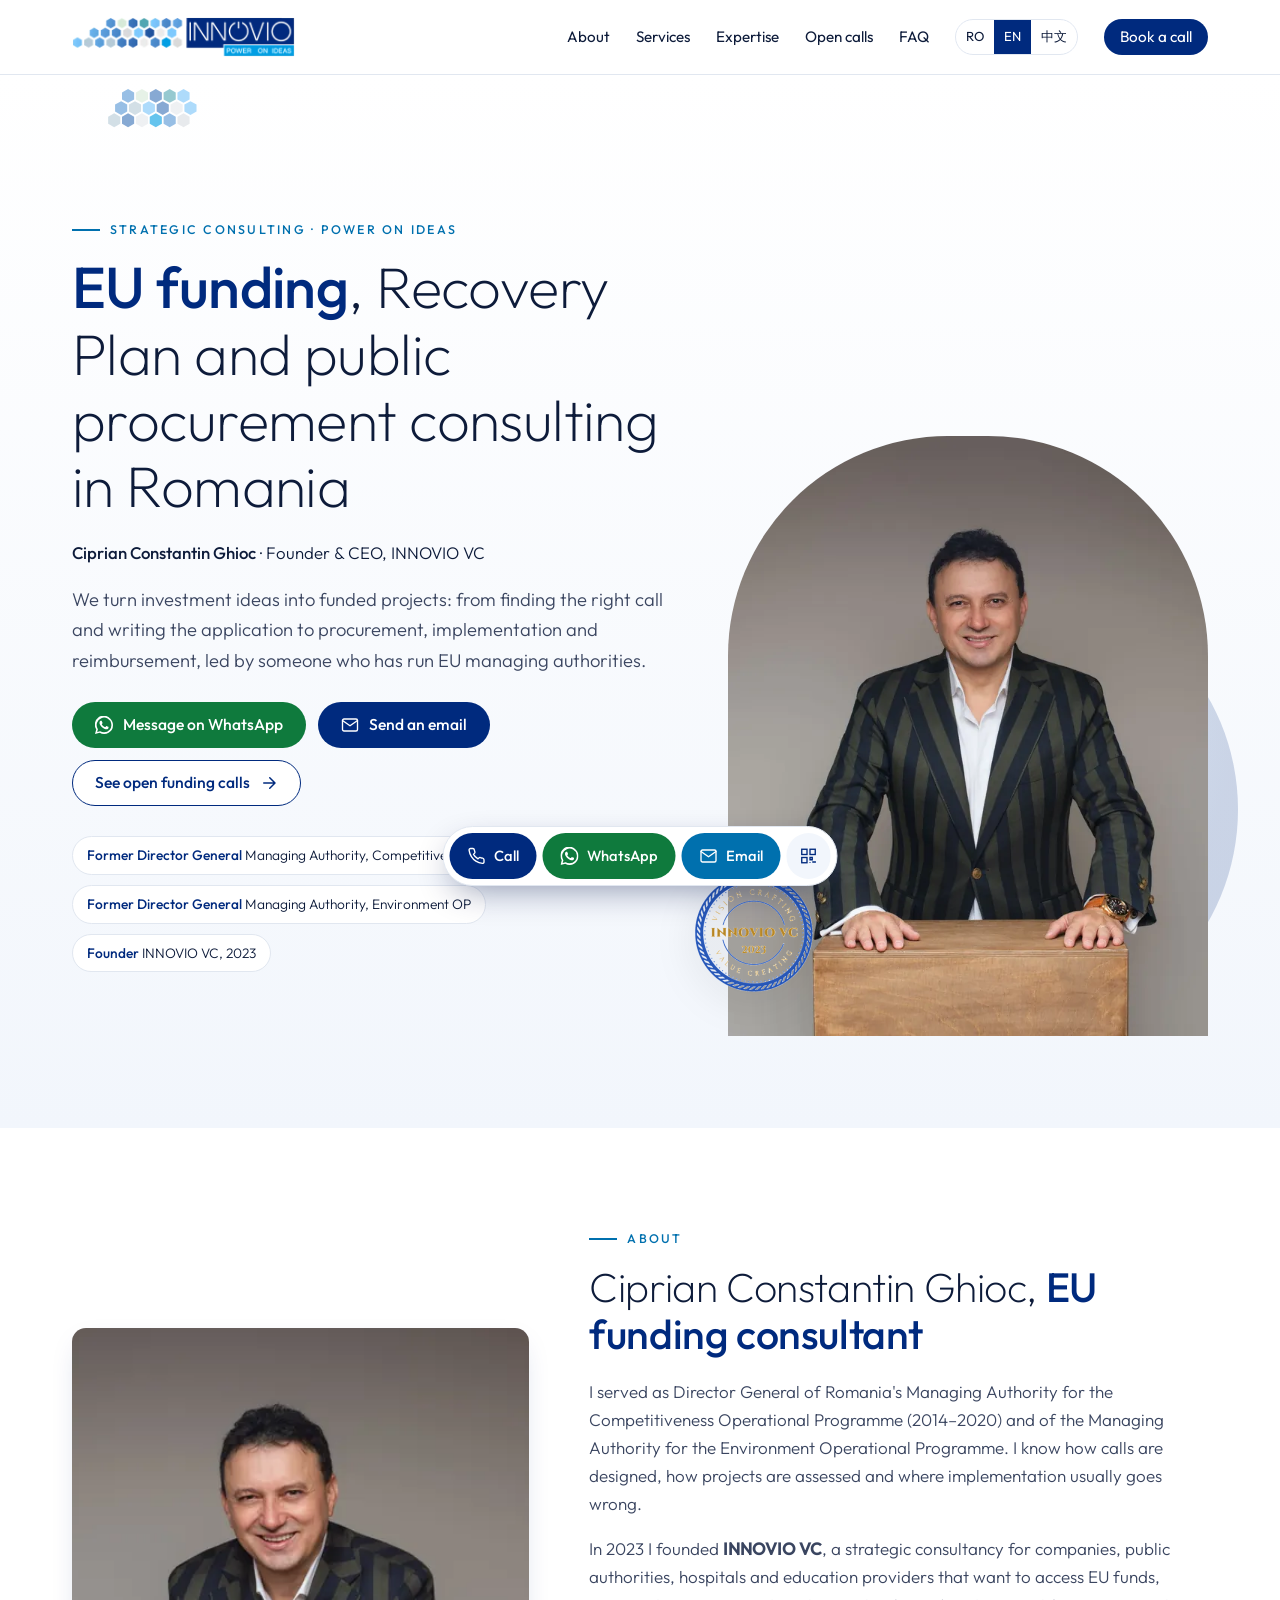
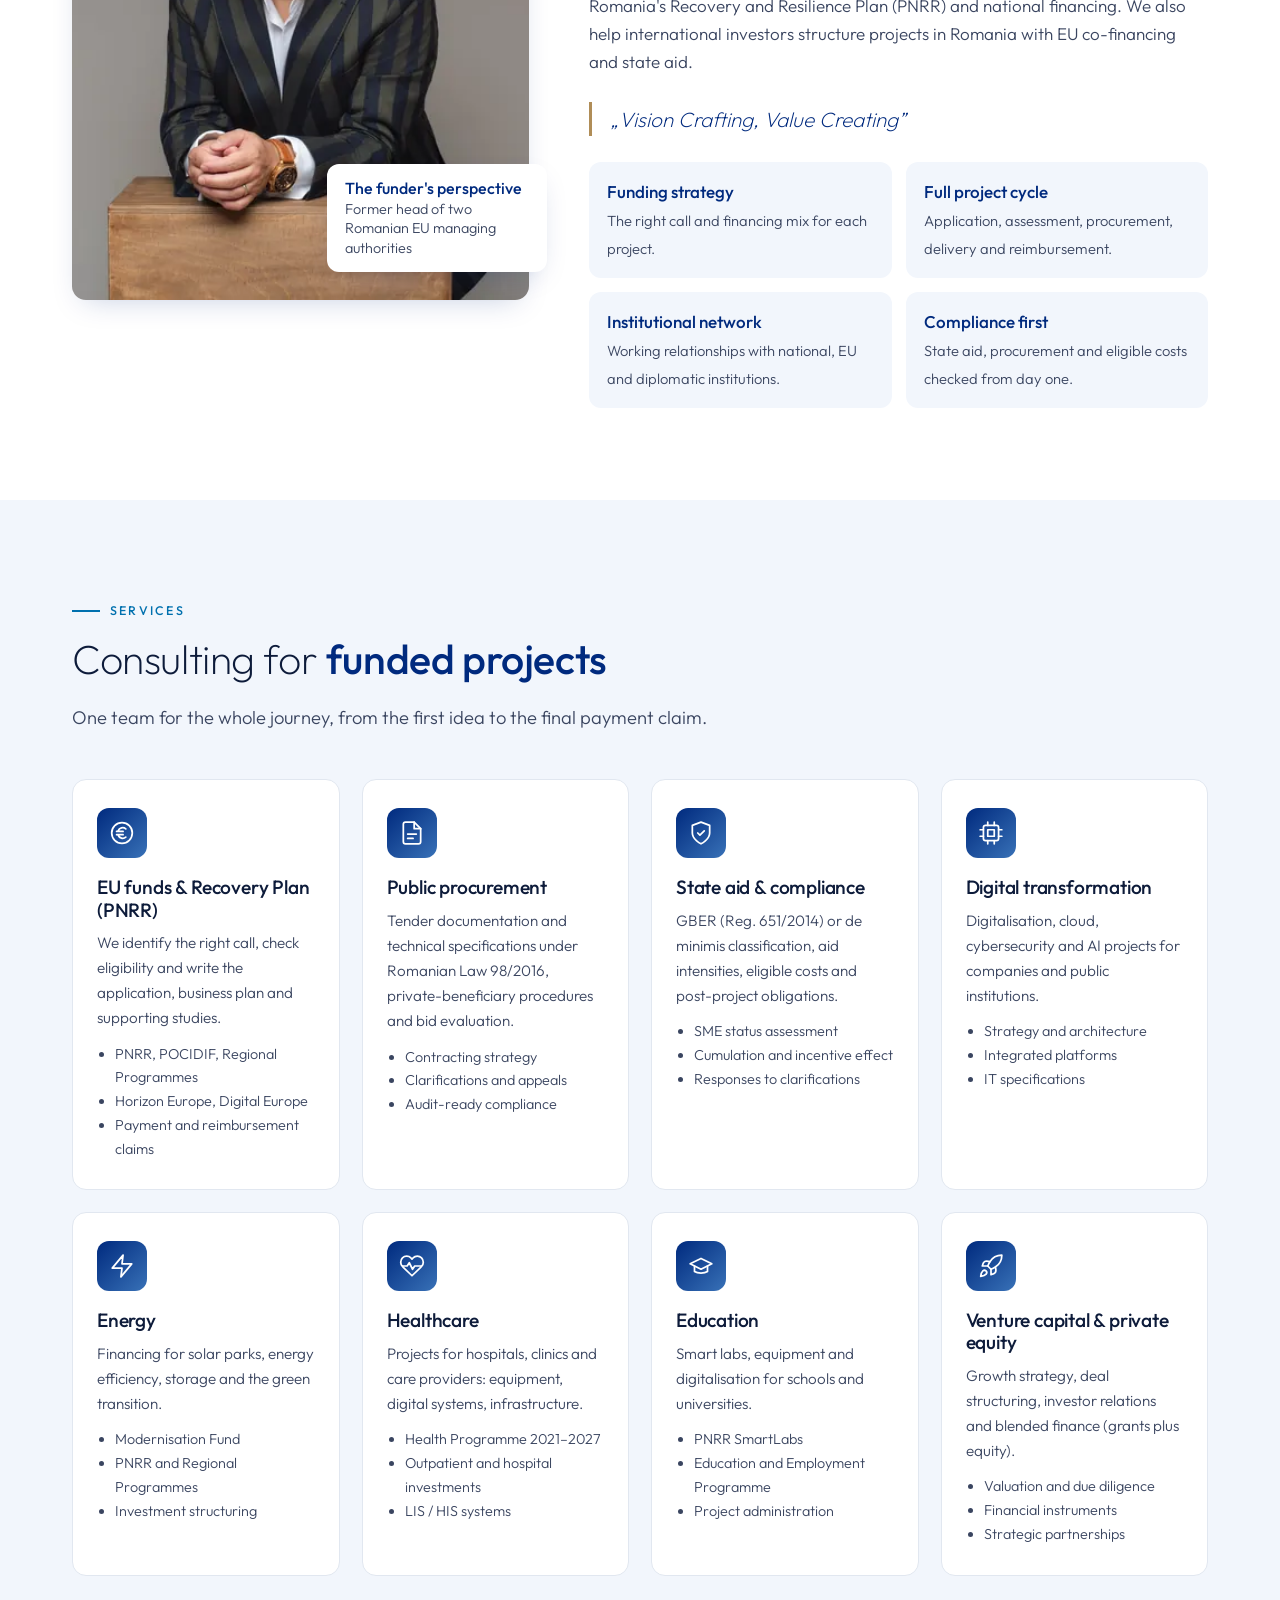
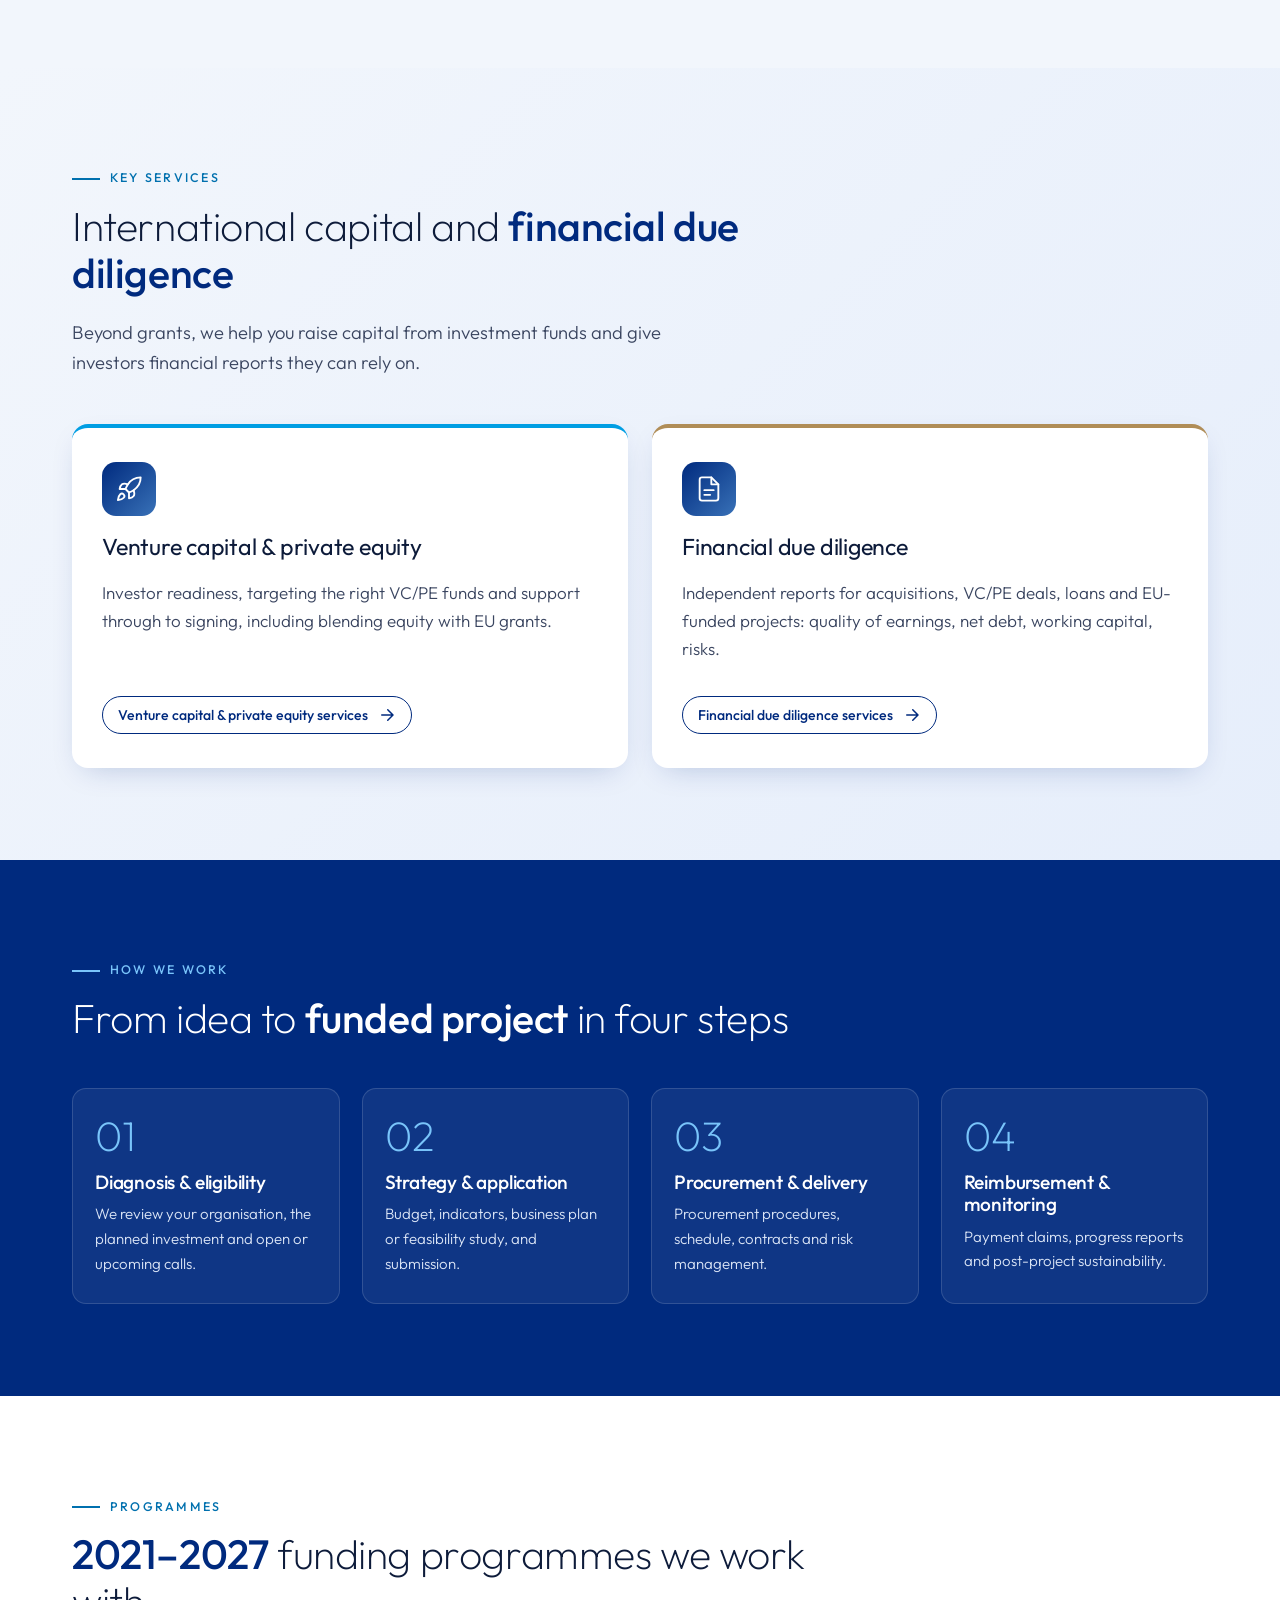
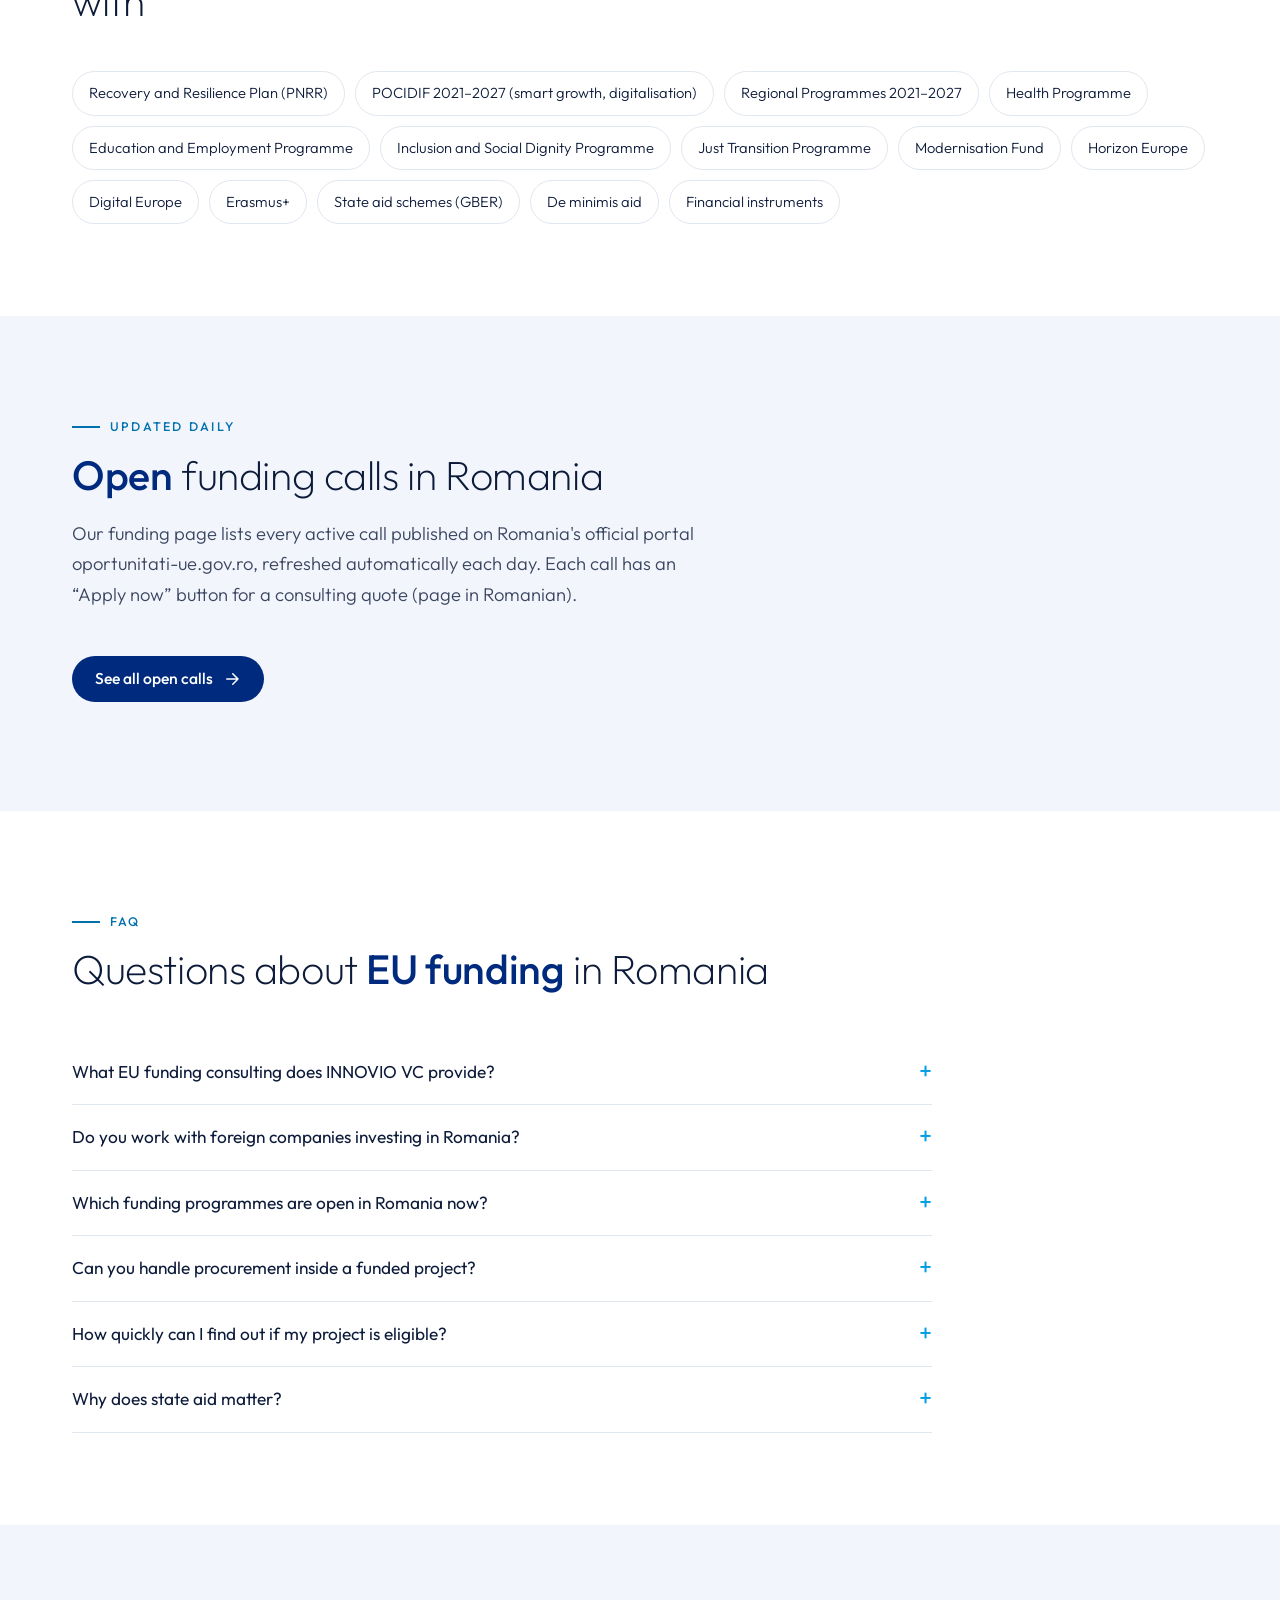
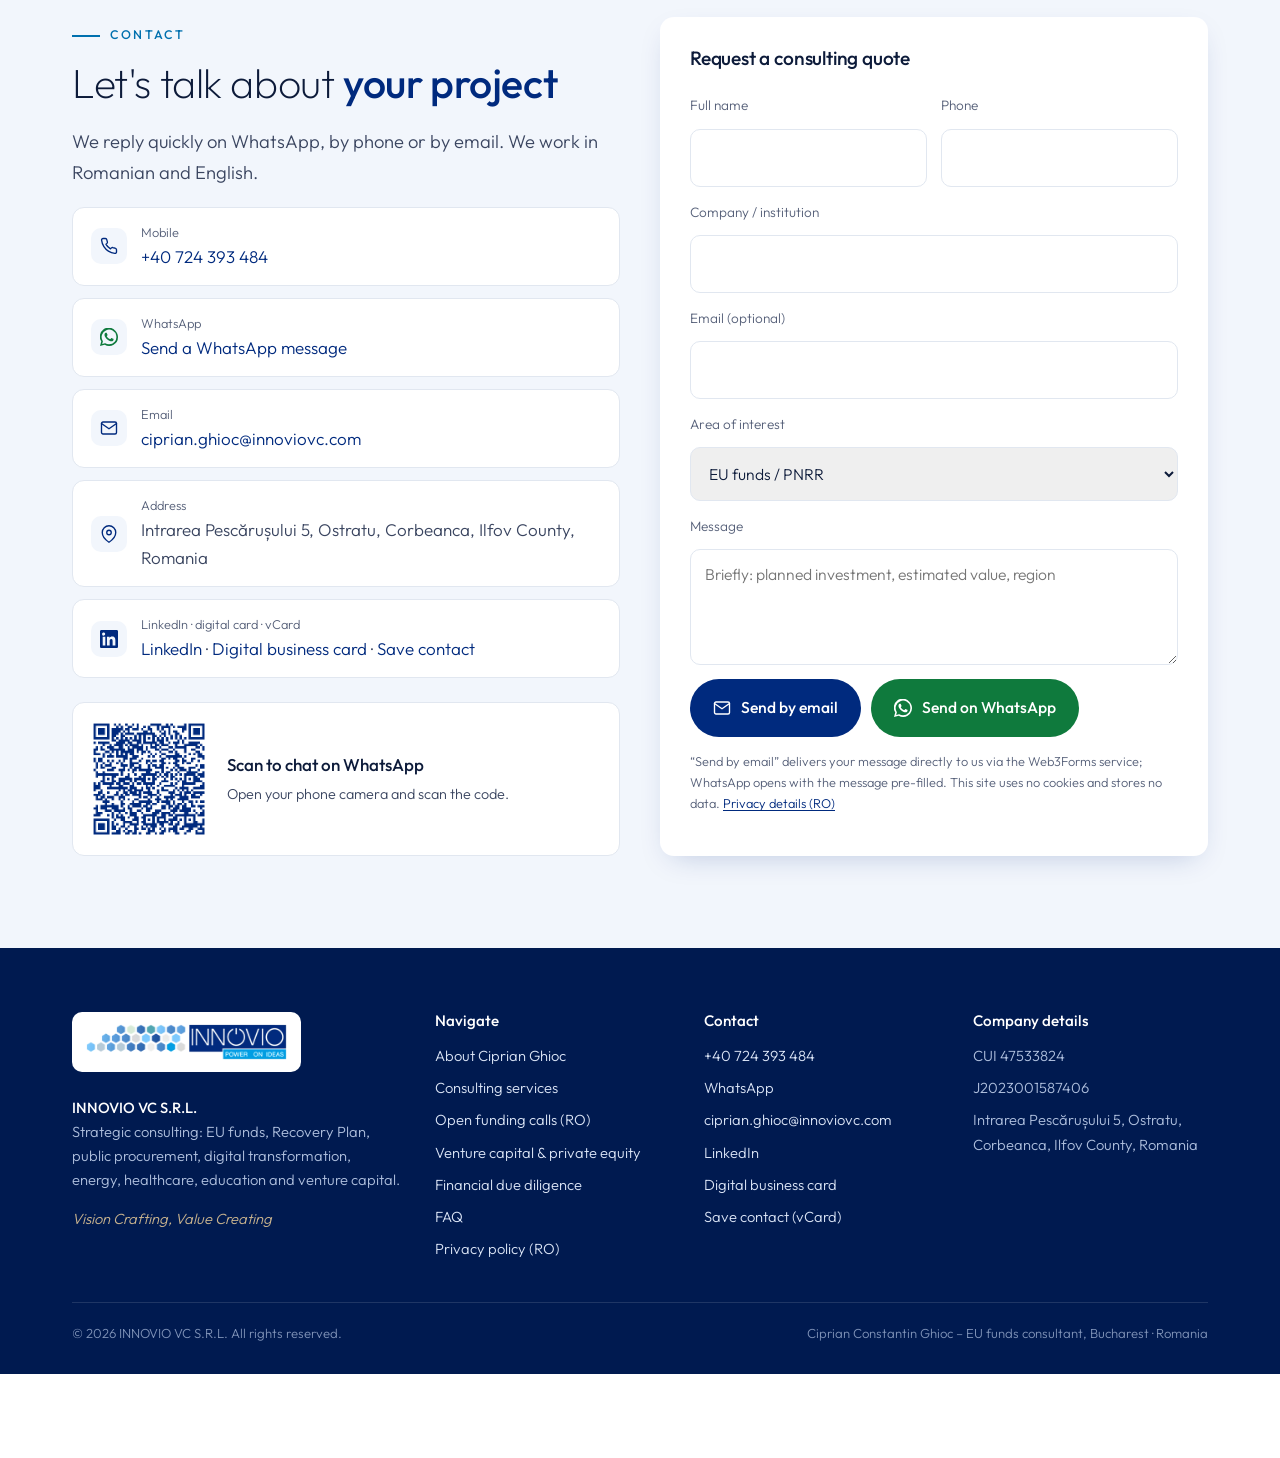
==== commit 3cd5c86e: "EN: CSP and form text for Web3Forms" ====
--- a/en/index.html
+++ b/en/index.html
@@ -2,7 +2,7 @@
 <html lang="en">
 <head>
 <meta charset="utf-8">
-<meta http-equiv="Content-Security-Policy" content="default-src 'self'; script-src 'self'; style-src 'self' 'unsafe-inline'; img-src 'self' data:; font-src 'self'; connect-src 'self' https://formsubmit.co; form-action 'self' https://formsubmit.co; base-uri 'self'; object-src 'none'; upgrade-insecure-requests">
+<meta http-equiv="Content-Security-Policy" content="default-src 'self'; script-src 'self'; style-src 'self' 'unsafe-inline'; img-src 'self' data:; font-src 'self'; connect-src 'self' https://api.web3forms.com; form-action 'self' https://api.web3forms.com; base-uri 'self'; object-src 'none'; upgrade-insecure-requests">
 <meta name="referrer" content="strict-origin-when-cross-origin">
 <meta name="viewport" content="width=device-width, initial-scale=1">
 <title>EU Funds, Recovery Plan (PNRR) & Public Procurement Consulting in Romania | Ciprian Ghioc – INNOVIO VC</title>
@@ -107,7 +107,7 @@
   <label>Area of interest<select name="topic"><option>EU funds / PNRR</option><option>Public procurement</option><option>State aid</option><option>Digital transformation</option><option>Energy</option><option>Healthcare</option><option>Education</option><option>Investment / venture capital</option></select></label>
   <label>Message<textarea name="msg" placeholder="Briefly: planned investment, estimated value, region"></textarea></label>
   <div class="btns"><button class="btn btn-primary" type="submit"><svg viewBox="0 0 24 24" fill="none" stroke="currentColor" stroke-width="1.8" stroke-linecap="round" stroke-linejoin="round" aria-hidden="true"><rect x="2" y="4" width="20" height="16" rx="2"/><path d="m22 6-10 7L2 6"/></svg> Send by email</button><button class="btn btn-wa" type="button" data-send="wa"><svg viewBox="0 0 24 24" fill="currentColor" aria-hidden="true"><path d="M17.5 14.4c-.3-.1-1.8-.9-2-1-.3-.1-.5-.1-.7.1-.2.3-.8 1-.9 1.2-.2.2-.3.2-.6.1-.3-.1-1.3-.5-2.4-1.5-.9-.8-1.5-1.8-1.7-2.1-.2-.3 0-.5.1-.6l.4-.5c.2-.2.2-.3.3-.5.1-.2 0-.4 0-.5l-.9-2.2c-.2-.6-.5-.5-.7-.5h-.6c-.2 0-.5.1-.8.4-.3.3-1 1-1 2.5s1.1 2.9 1.2 3.1c.1.2 2.1 3.2 5.1 4.5.7.3 1.3.5 1.7.6.7.2 1.4.2 1.9.1.6-.1 1.8-.7 2-1.4.2-.7.2-1.3.2-1.4-.1-.2-.3-.3-.6-.4zM12 21.8c-1.8 0-3.5-.5-5-1.4l-.4-.2-3.7 1 1-3.6-.2-.4A9.8 9.8 0 1 1 12 21.8zm8.4-18.3A11.8 11.8 0 0 0 1.7 17.8L0 24l6.3-1.7A11.8 11.8 0 0 0 24 12c0-3.2-1.2-6.2-3.5-8.5z"/></svg> Send on WhatsApp</button></div>
-  <p class="note">“Send by email” delivers your message directly to us via the FormSubmit service; WhatsApp opens with the message pre-filled. This site uses no cookies and stores no data. <a href="/politica-de-confidentialitate/">Privacy details (RO)</a></p>
+  <p class="note">“Send by email” delivers your message directly to us via the Web3Forms service; WhatsApp opens with the message pre-filled. This site uses no cookies and stores no data. <a href="/politica-de-confidentialitate/">Privacy details (RO)</a></p>
  </form>
 </div></section>
 </main>
@@ -137,7 +137,7 @@
    <label>Company / institution<input name="a_company" autocomplete="organization"></label>
    <label>Project details (optional)<textarea name="a_msg" placeholder="E.g. sector, estimated investment, region"></textarea></label>
    <div class="btns"><button type="button" class="btn btn-primary" data-send="email"><svg viewBox="0 0 24 24" fill="none" stroke="currentColor" stroke-width="1.8" stroke-linecap="round" stroke-linejoin="round" aria-hidden="true"><rect x="2" y="4" width="20" height="16" rx="2"/><path d="m22 6-10 7L2 6"/></svg> Send by email</button><button type="button" class="btn btn-wa" data-send="wa"><svg viewBox="0 0 24 24" fill="currentColor" aria-hidden="true"><path d="M17.5 14.4c-.3-.1-1.8-.9-2-1-.3-.1-.5-.1-.7.1-.2.3-.8 1-.9 1.2-.2.2-.3.2-.6.1-.3-.1-1.3-.5-2.4-1.5-.9-.8-1.5-1.8-1.7-2.1-.2-.3 0-.5.1-.6l.4-.5c.2-.2.2-.3.3-.5.1-.2 0-.4 0-.5l-.9-2.2c-.2-.6-.5-.5-.7-.5h-.6c-.2 0-.5.1-.8.4-.3.3-1 1-1 2.5s1.1 2.9 1.2 3.1c.1.2 2.1 3.2 5.1 4.5.7.3 1.3.5 1.7.6.7.2 1.4.2 1.9.1.6-.1 1.8-.7 2-1.4.2-.7.2-1.3.2-1.4-.1-.2-.3-.3-.6-.4zM12 21.8c-1.8 0-3.5-.5-5-1.4l-.4-.2-3.7 1 1-3.6-.2-.4A9.8 9.8 0 1 1 12 21.8zm8.4-18.3A11.8 11.8 0 0 0 1.7 17.8L0 24l6.3-1.7A11.8 11.8 0 0 0 24 12c0-3.2-1.2-6.2-3.5-8.5z"/></svg> Send on WhatsApp</button></div>
-   <p class="note">“Send by email” delivers your message directly to us via the FormSubmit service; WhatsApp opens with the message pre-filled. This site uses no cookies and stores no data. <a href="/politica-de-confidentialitate/">Privacy details (RO)</a></p>
+   <p class="note">“Send by email” delivers your message directly to us via the Web3Forms service; WhatsApp opens with the message pre-filled. This site uses no cookies and stores no data. <a href="/politica-de-confidentialitate/">Privacy details (RO)</a></p>
   </form></div>
 </div>
 <script src="../assets/js/main.js" defer></script>
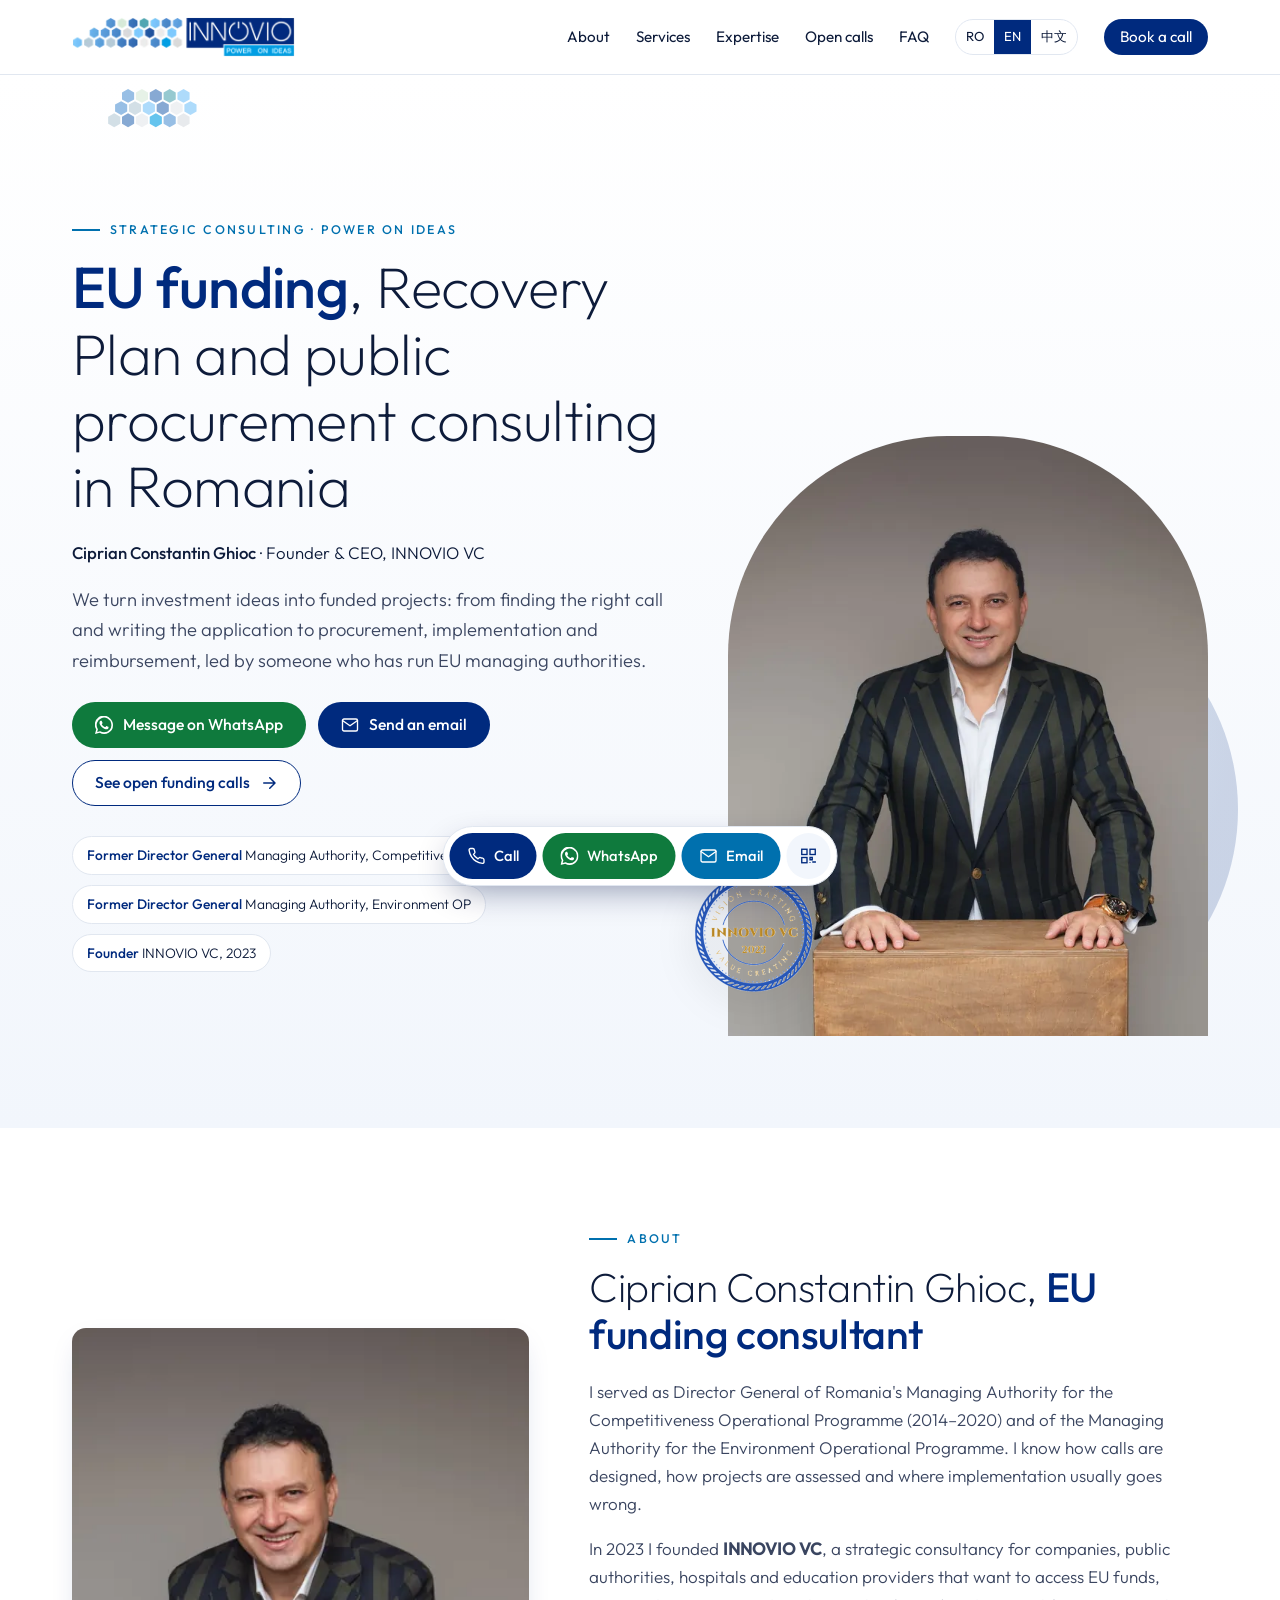
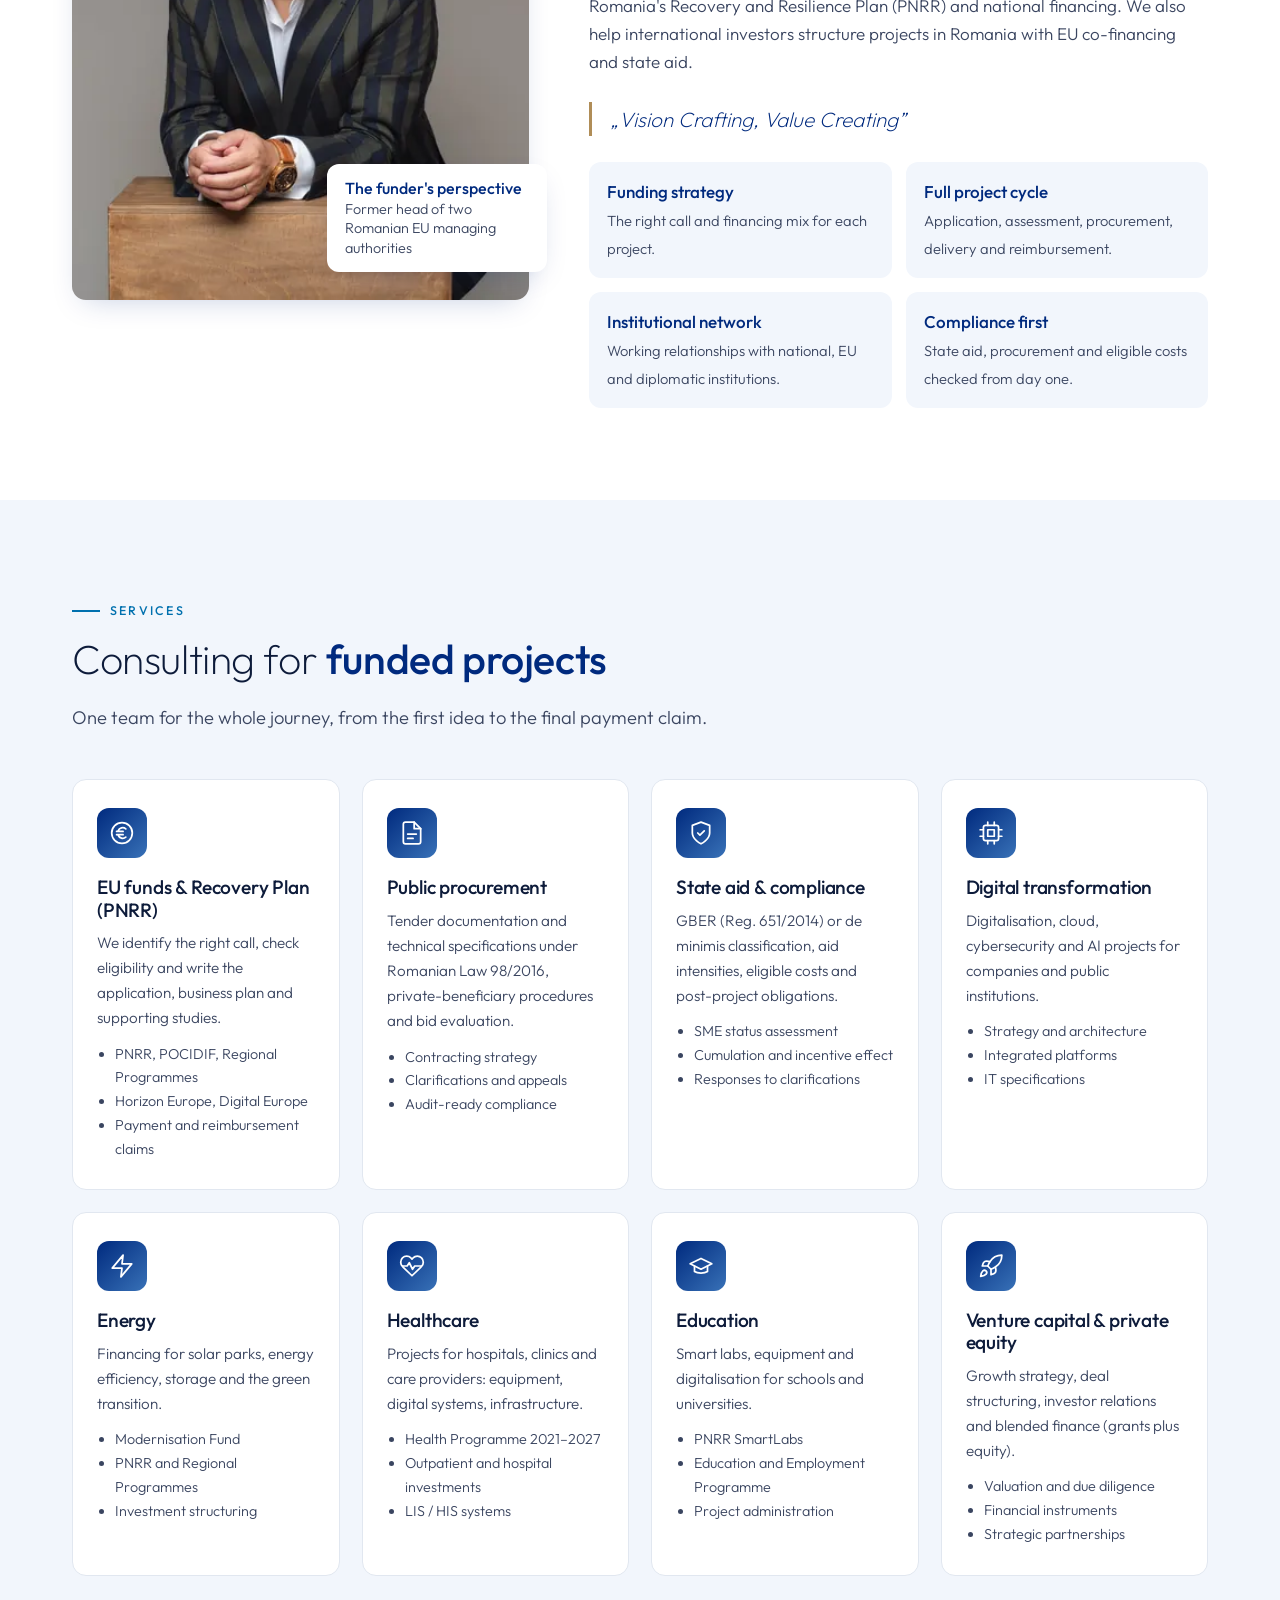
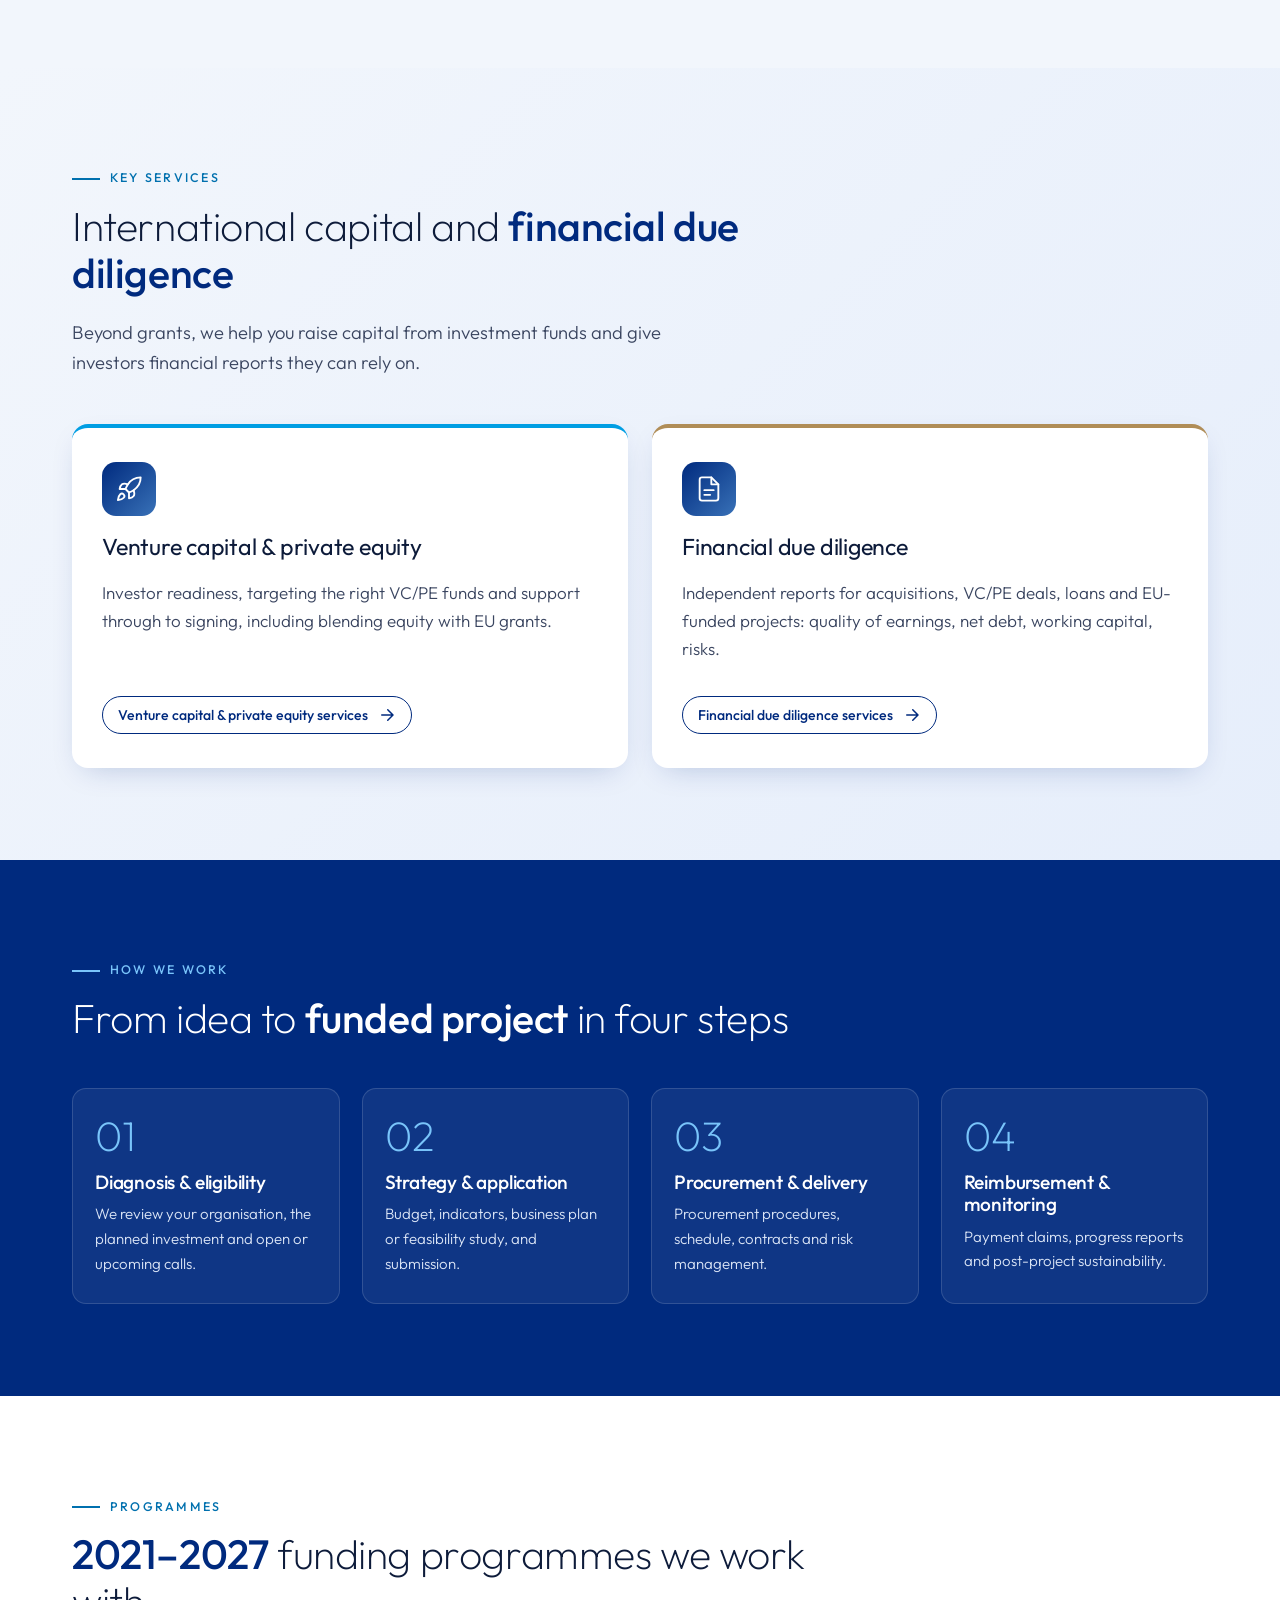
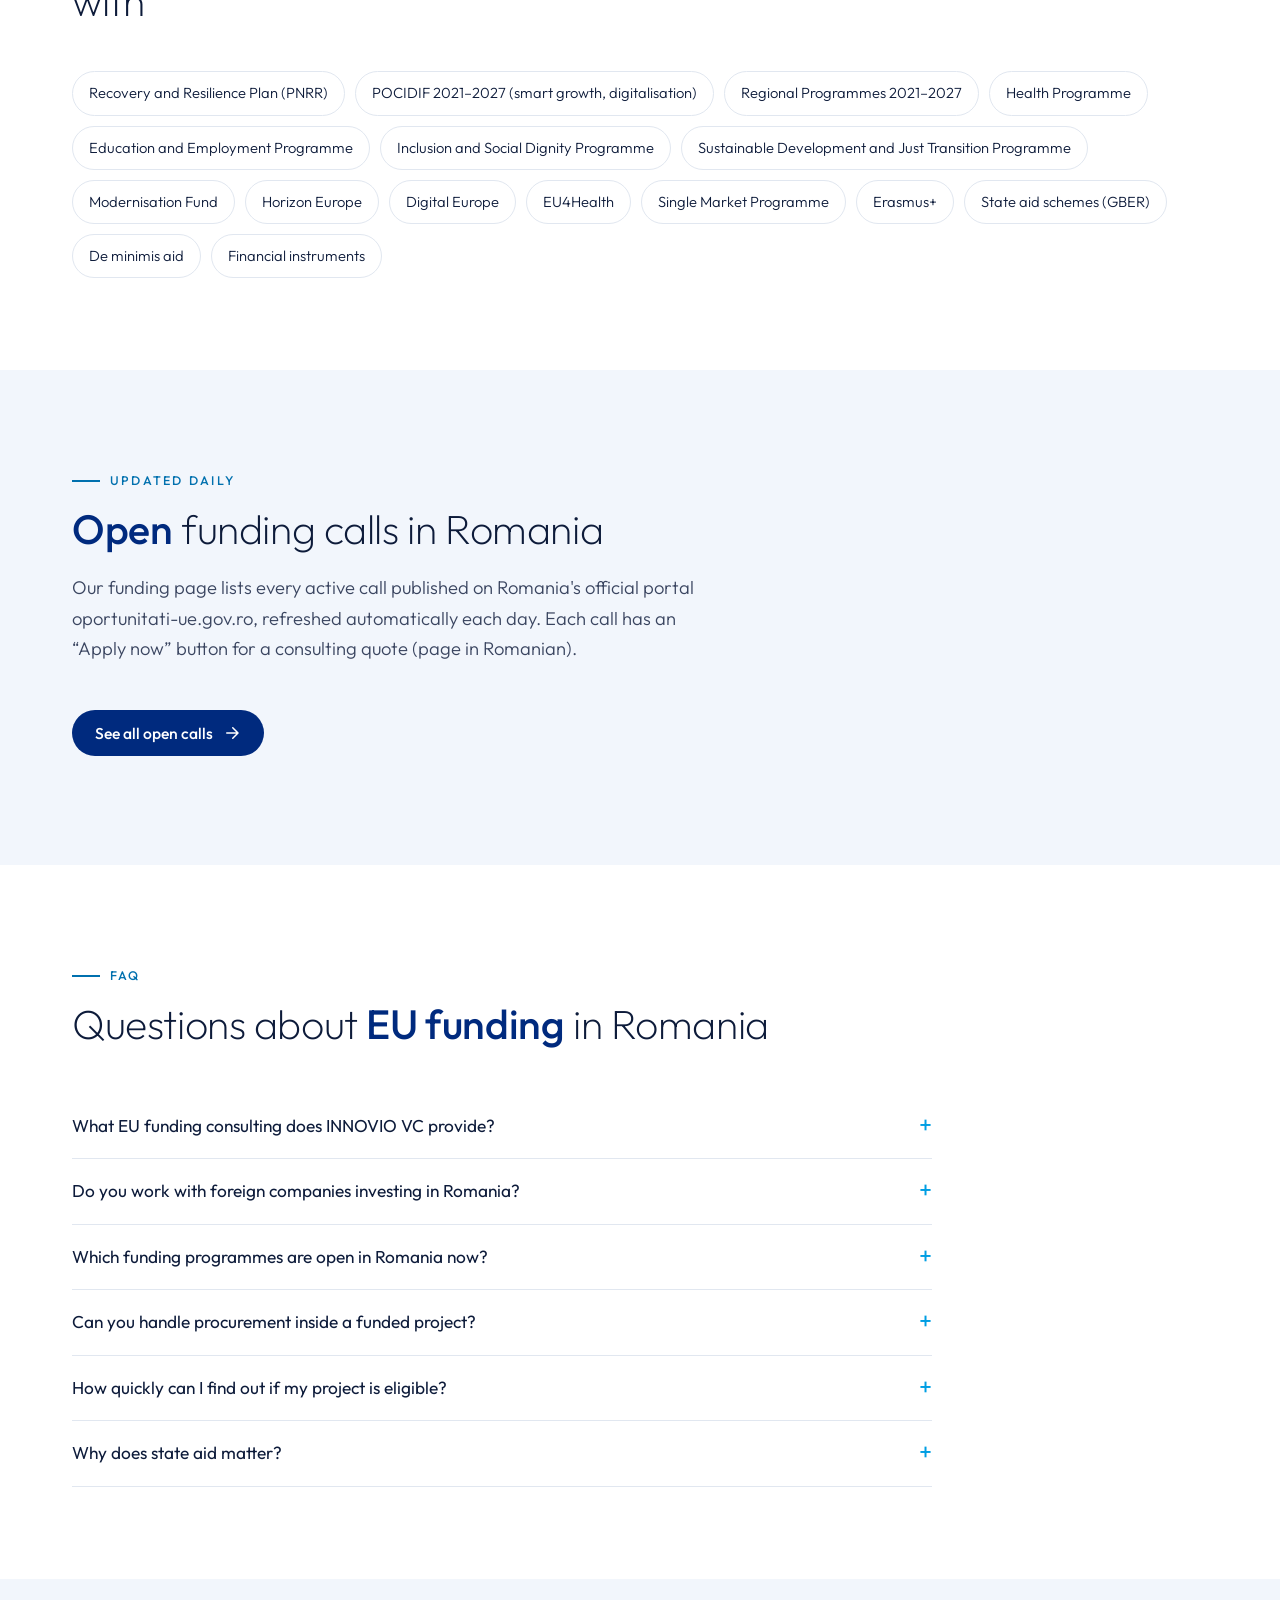
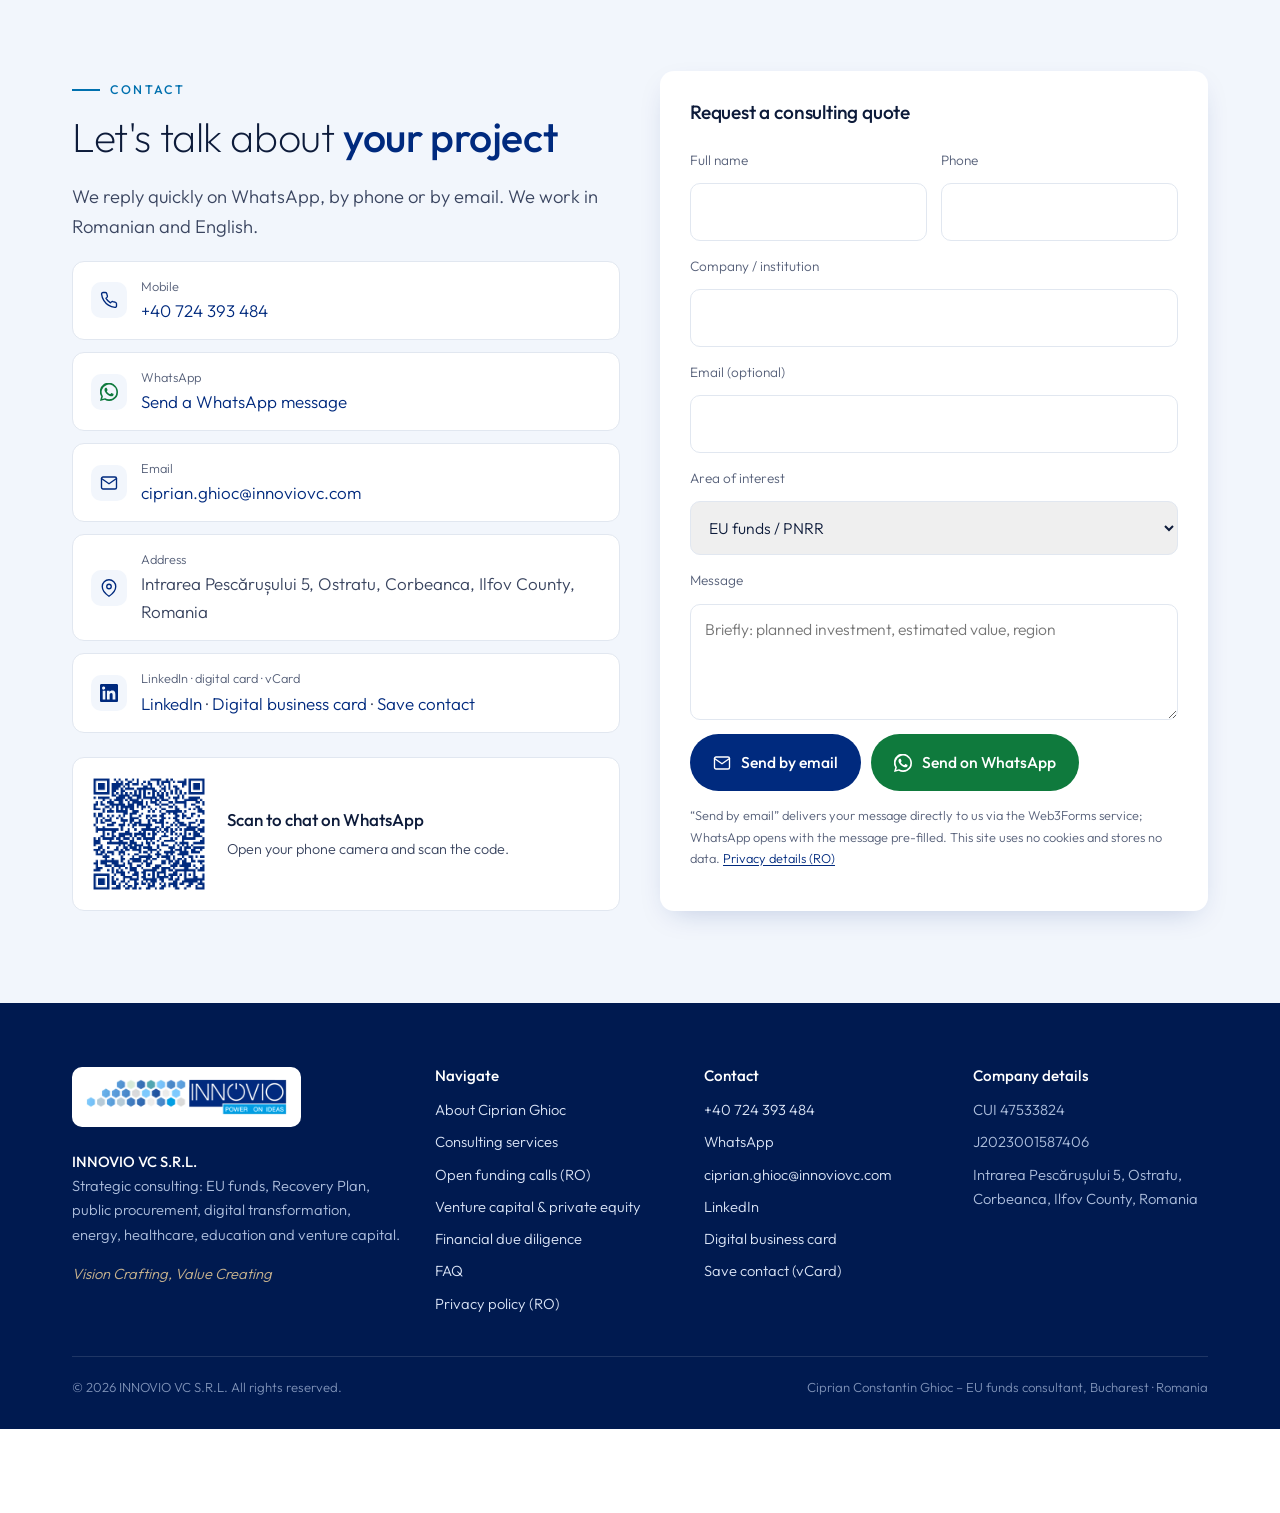
==== commit 7d18d110: "Actualizare programe de finanțare 2026-11-23" ====
--- a/en/index.html
+++ b/en/index.html
@@ -77,7 +77,7 @@
 <section id="expertiza" class="bg-admiral"><div class="wrap">
  <div class="section-head"><span class="eyebrow">How we work</span><h2>From idea to <strong style="color:#fff">funded project</strong> in four steps</h2></div><div class="steps"><div class="step"><h3>Diagnosis & eligibility</h3><p>We review your organisation, the planned investment and open or upcoming calls.</p></div><div class="step"><h3>Strategy & application</h3><p>Budget, indicators, business plan or feasibility study, and submission.</p></div><div class="step"><h3>Procurement & delivery</h3><p>Procurement procedures, schedule, contracts and risk management.</p></div><div class="step"><h3>Reimbursement & monitoring</h3><p>Payment claims, progress reports and post-project sustainability.</p></div></div>
 </div></section>
-<section><div class="wrap"><div class="section-head"><span class="eyebrow">Programmes</span><h2><strong>2021–2027</strong> funding programmes we work with</h2></div><ul class="chips"><!--PROGRAME-START--><li>Recovery and Resilience Plan (PNRR)</li><li>POCIDIF 2021–2027 (smart growth, digitalisation)</li><li>Regional Programmes 2021–2027</li><li>Health Programme</li><li>Education and Employment Programme</li><li>Inclusion and Social Dignity Programme</li><li>Just Transition Programme</li><li>Modernisation Fund</li><li>Horizon Europe</li><li>Digital Europe</li><li>Erasmus+</li><li>State aid schemes (GBER)</li><li>De minimis aid</li><li>Financial instruments</li><!--PROGRAME-END--></ul></div></section>
+<section><div class="wrap"><div class="section-head"><span class="eyebrow">Programmes</span><h2><strong>2021–2027</strong> funding programmes we work with</h2></div><ul class="chips"><!--PROGRAME-START--><li>Recovery and Resilience Plan (PNRR)</li><li>POCIDIF 2021–2027 (smart growth, digitalisation)</li><li>Regional Programmes 2021–2027</li><li>Health Programme</li><li>Education and Employment Programme</li><li>Inclusion and Social Dignity Programme</li><li>Sustainable Development and Just Transition Programme</li><li>Modernisation Fund</li><li>Horizon Europe</li><li>Digital Europe</li><li>EU4Health</li><li>Single Market Programme</li><li>Erasmus+</li><li>State aid schemes (GBER)</li><li>De minimis aid</li><li>Financial instruments</li><!--PROGRAME-END--></ul></div></section>
 <section id="fonduri" class="bg-mist"><div class="wrap">
  <div class="section-head"><span class="eyebrow">Updated daily</span><h2><strong>Open</strong> funding calls in Romania</h2><p class="lead">Our funding page lists every active call published on Romania's official portal oportunitati-ue.gov.ro, refreshed automatically each day. Each call has an “Apply now” button for a consulting quote (page in Romanian).</p></div>
 
